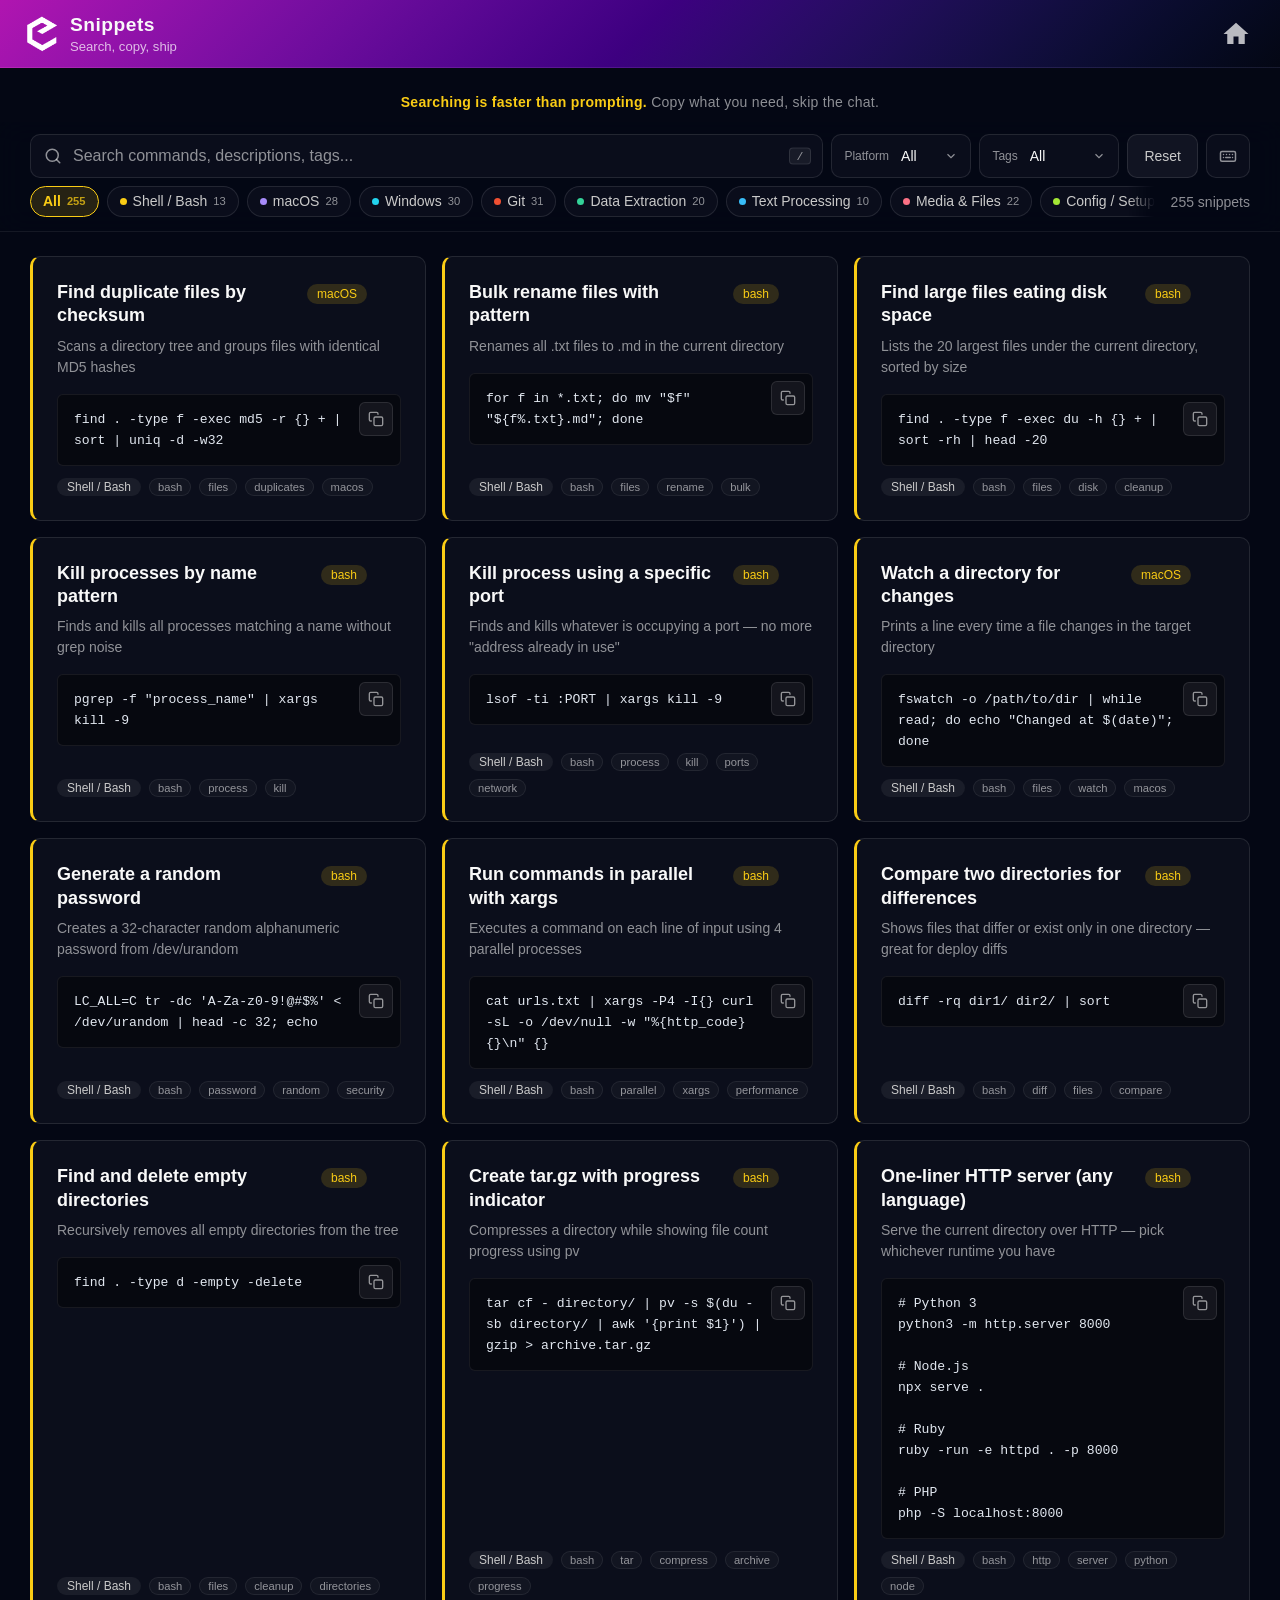
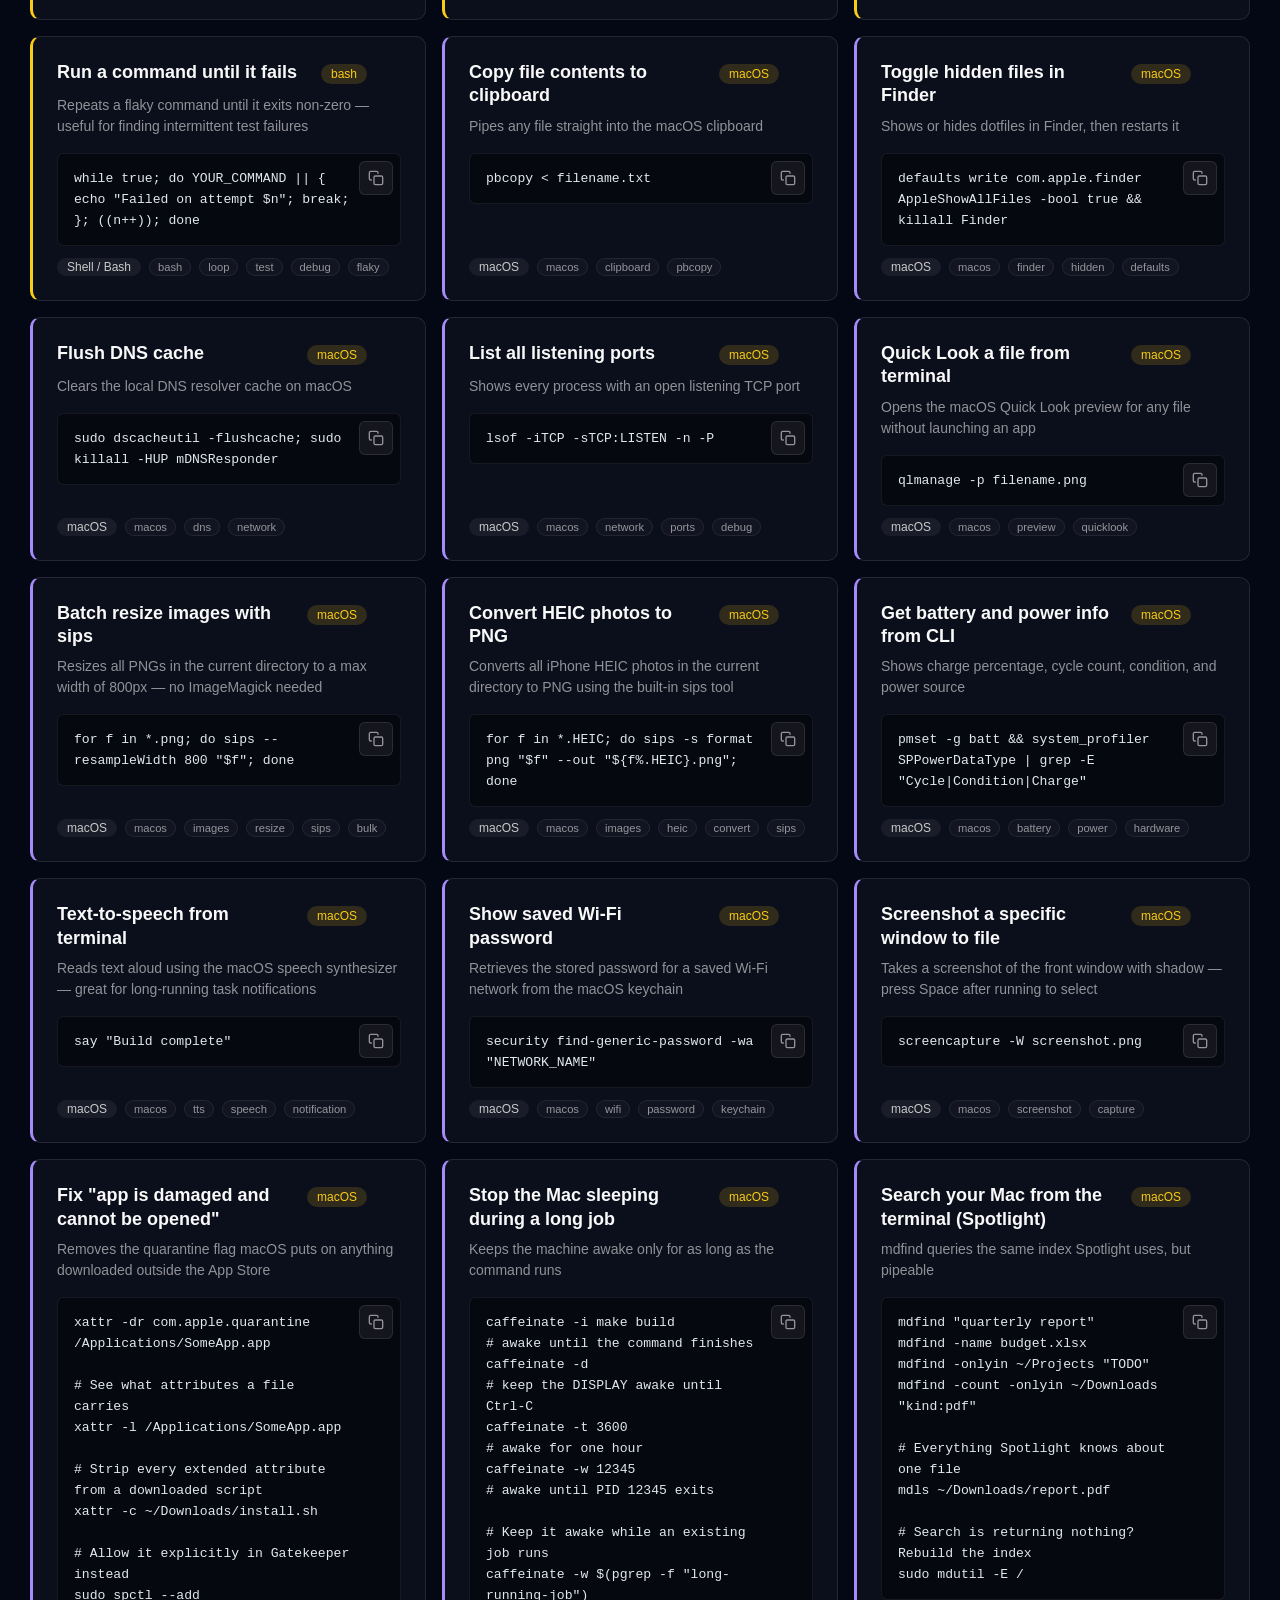
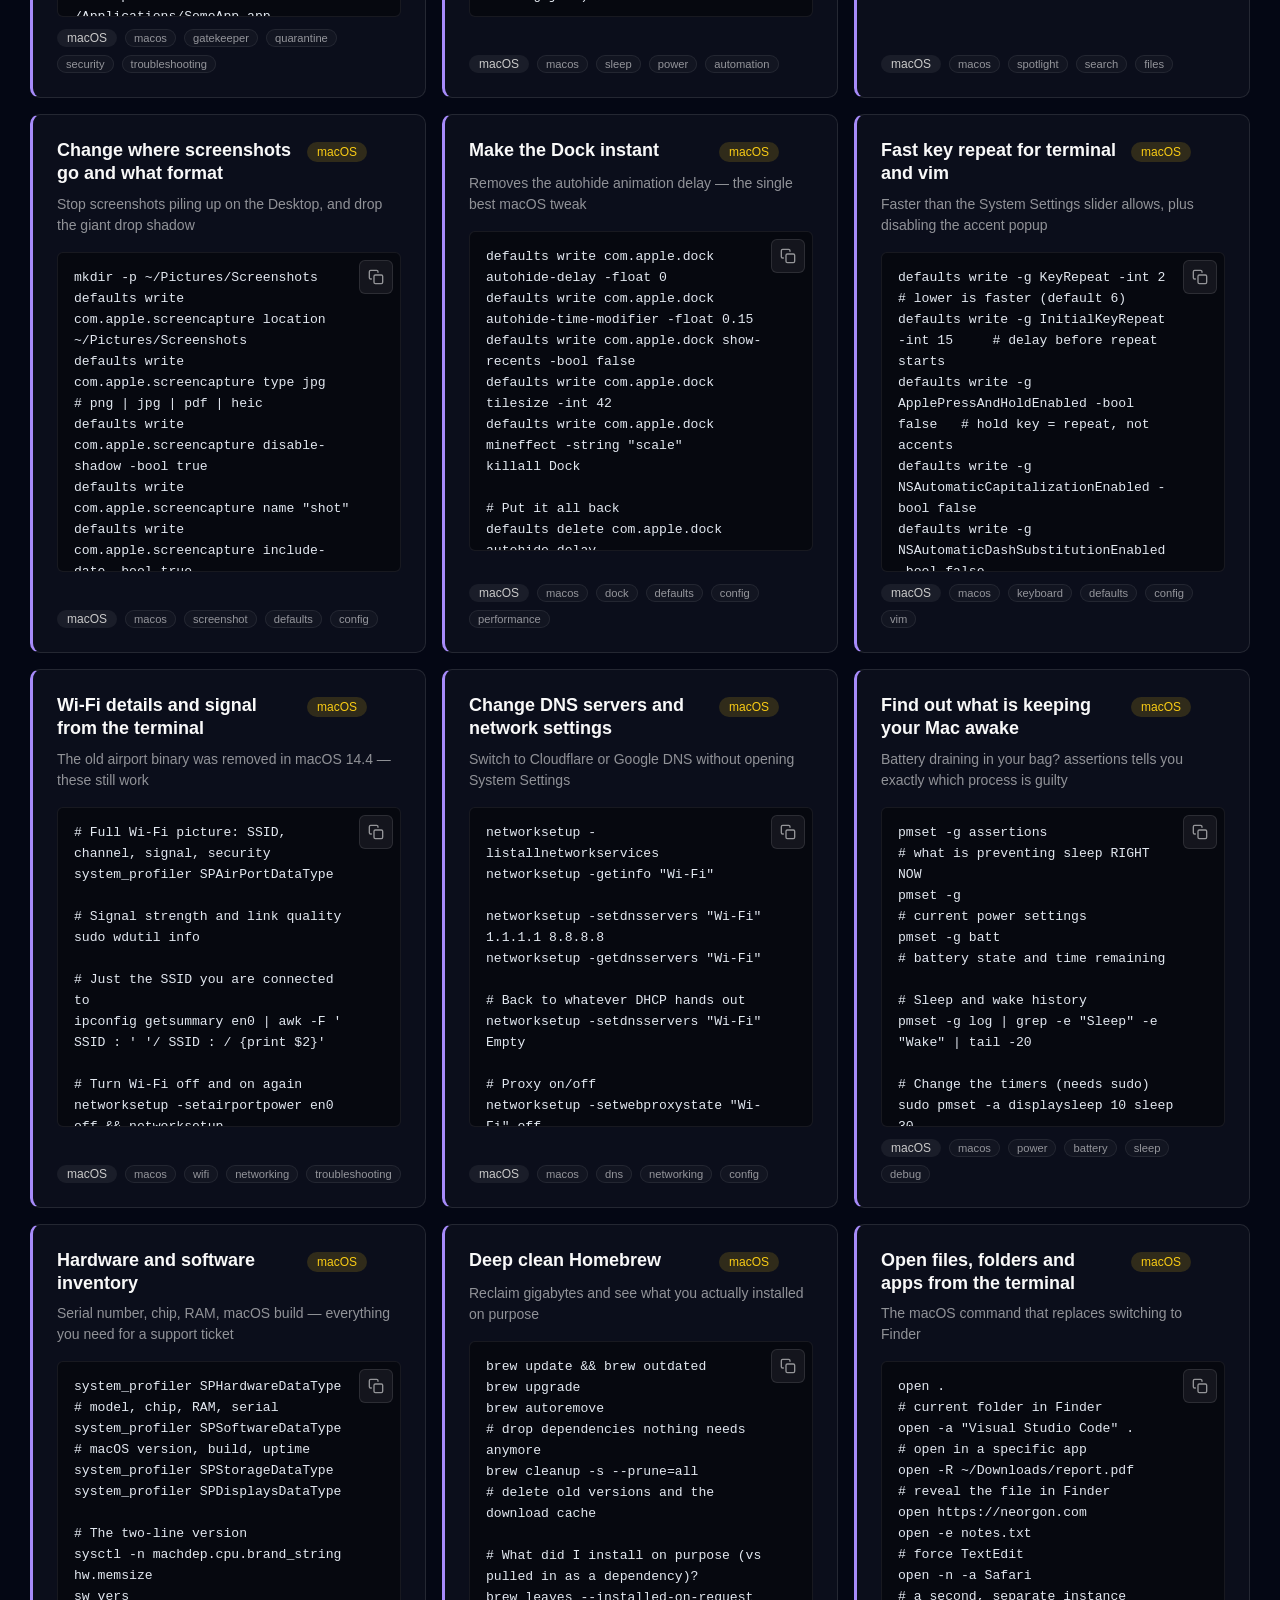
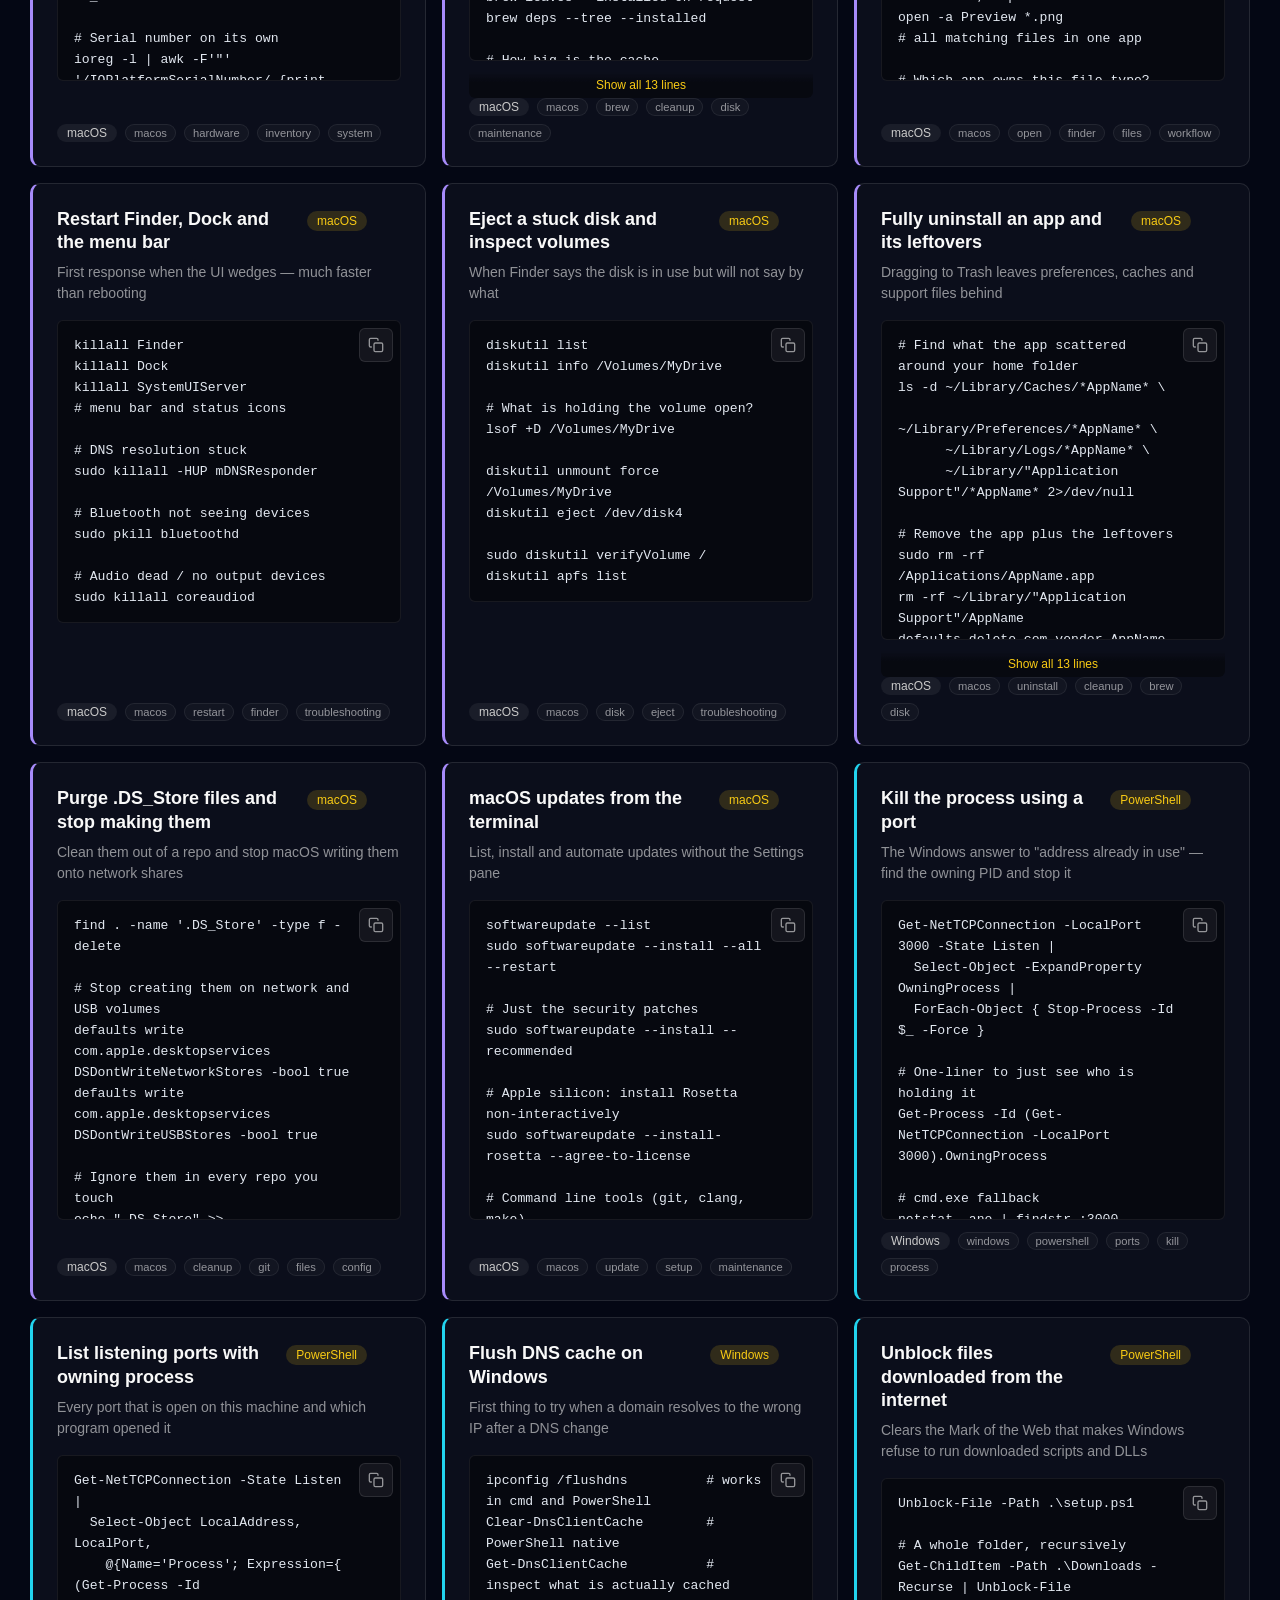
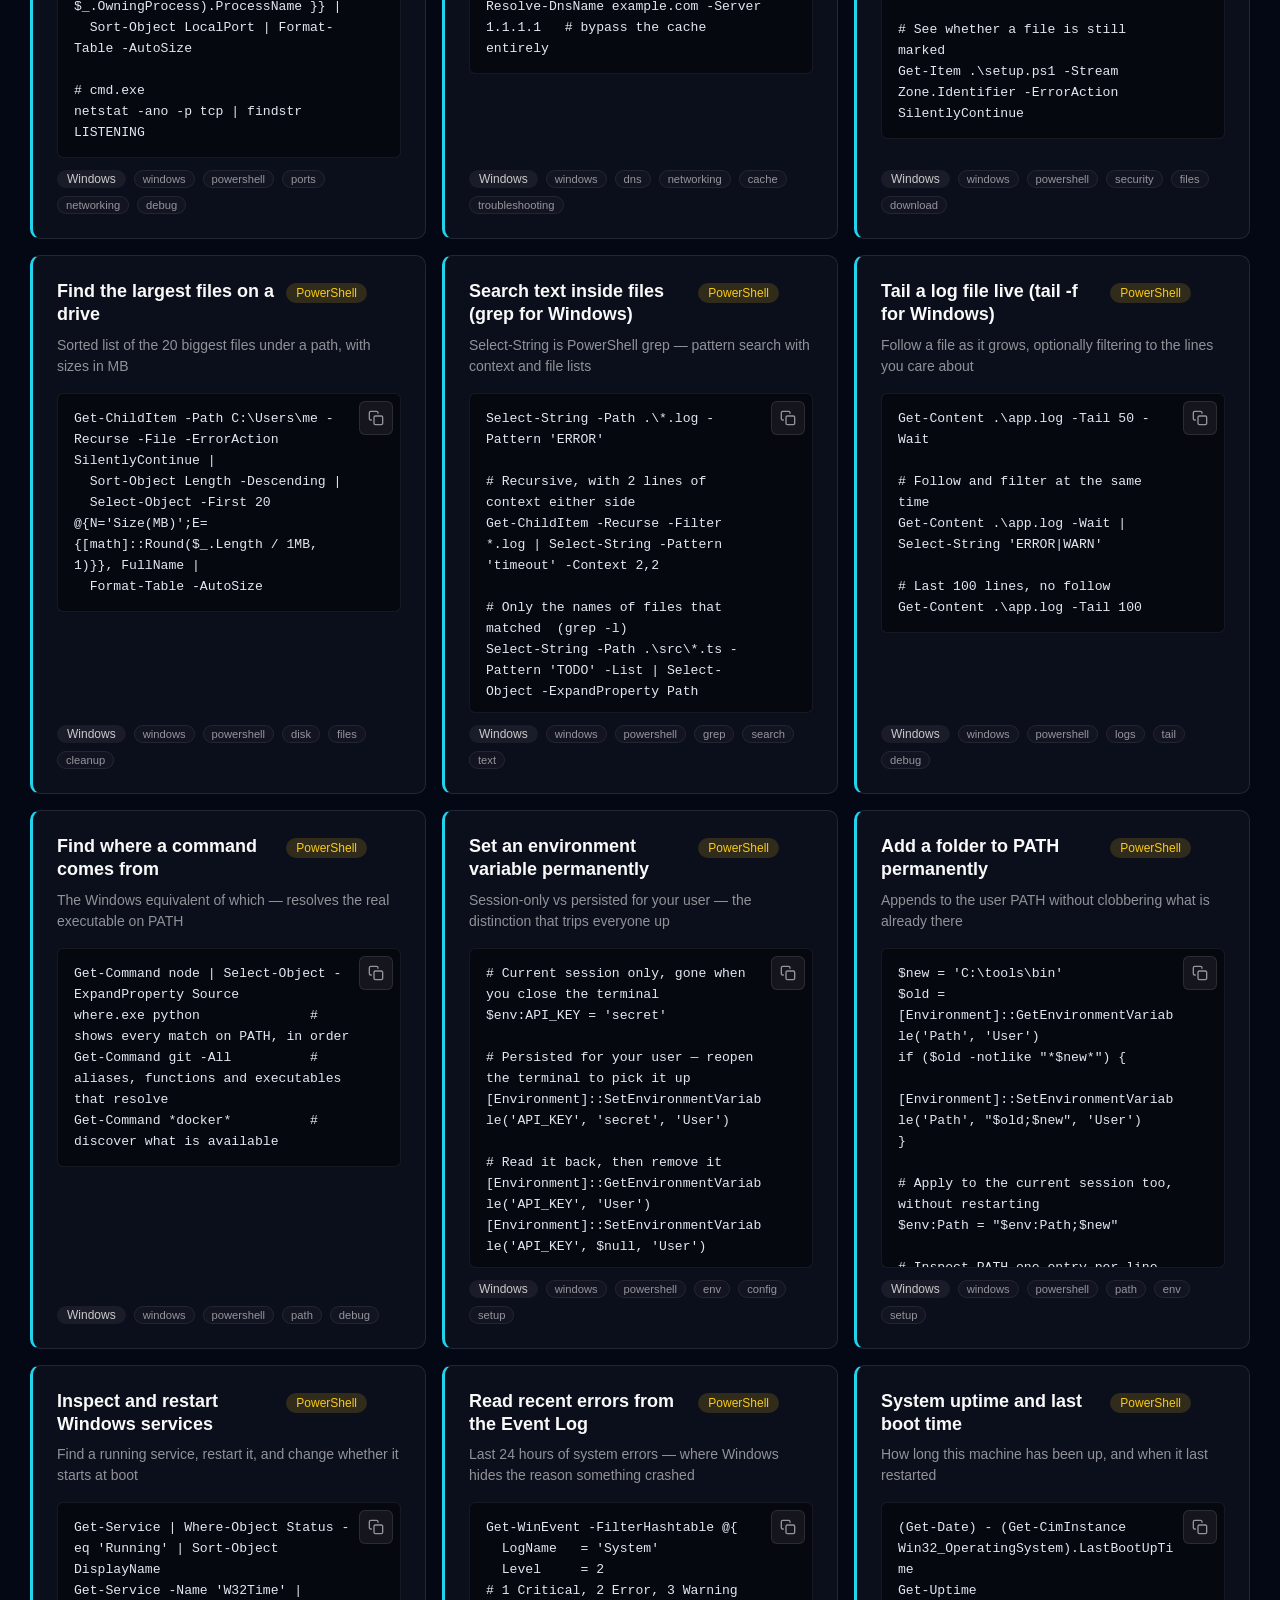
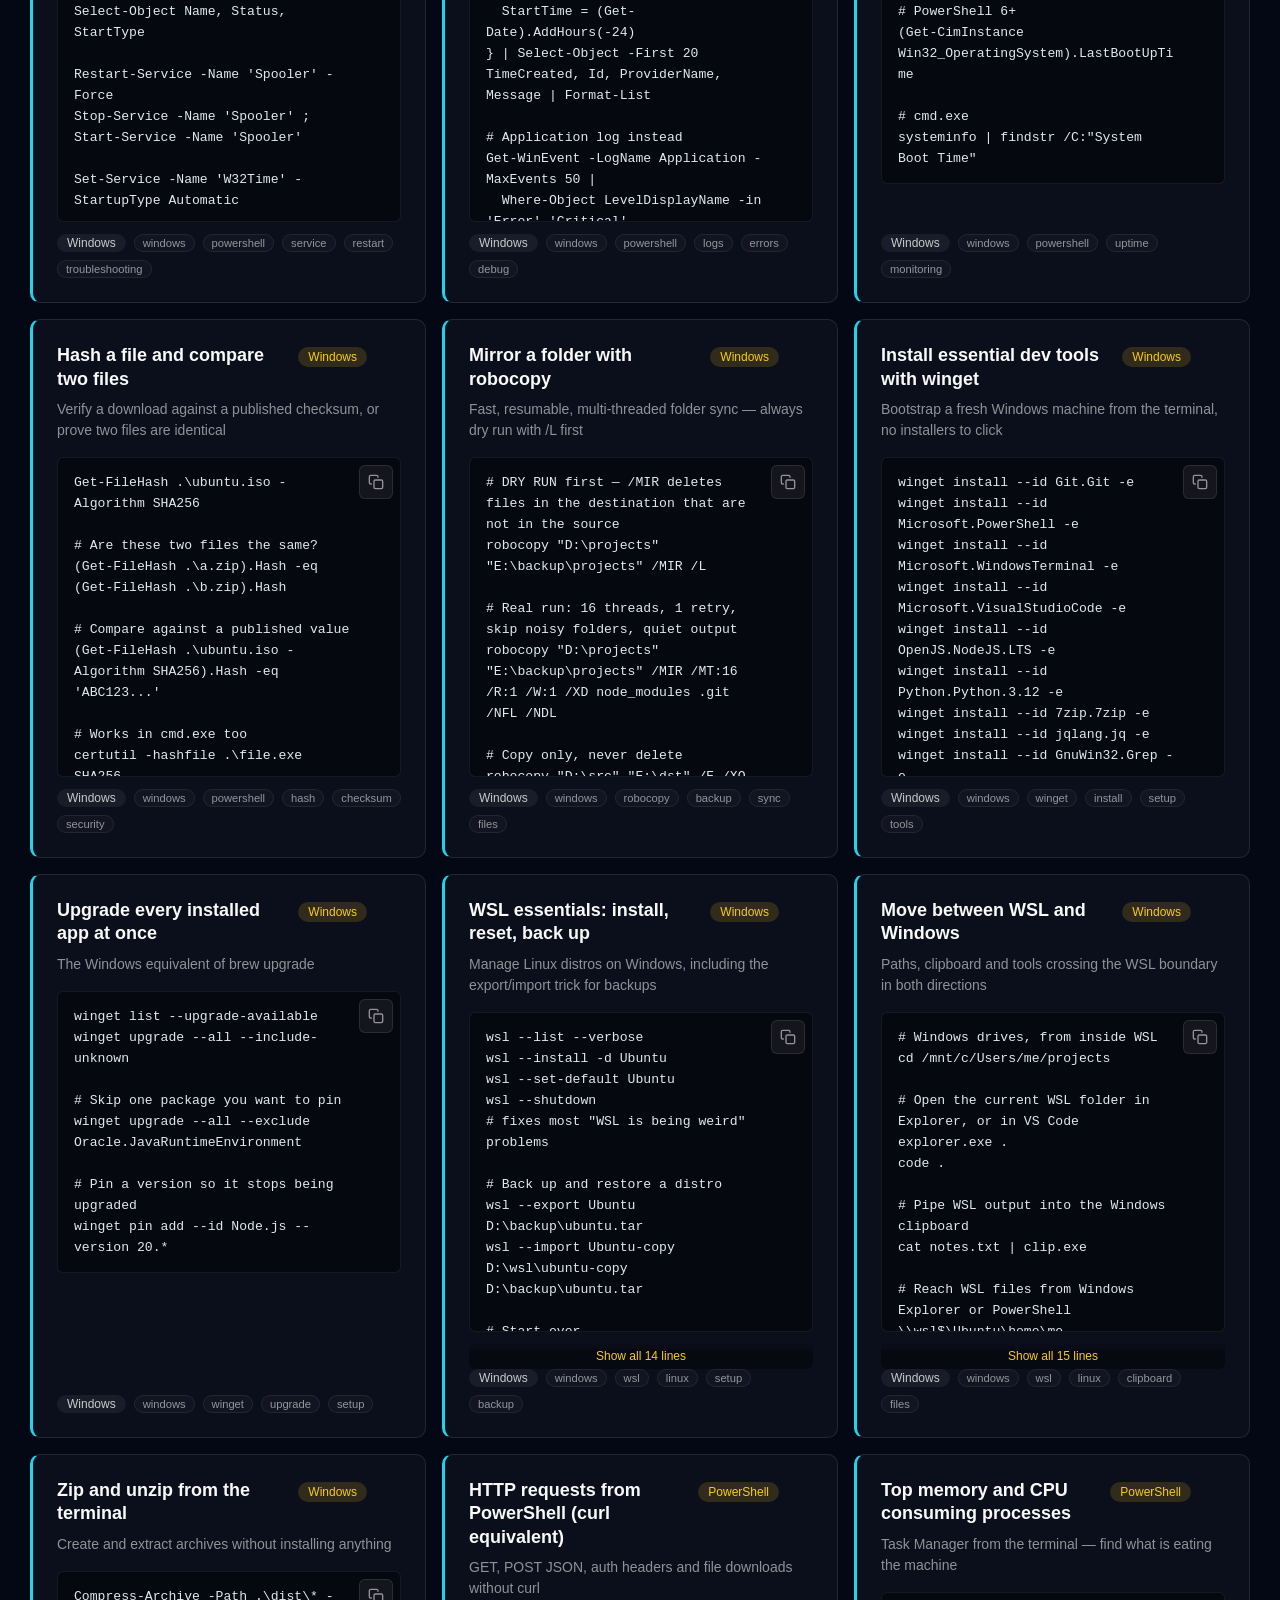
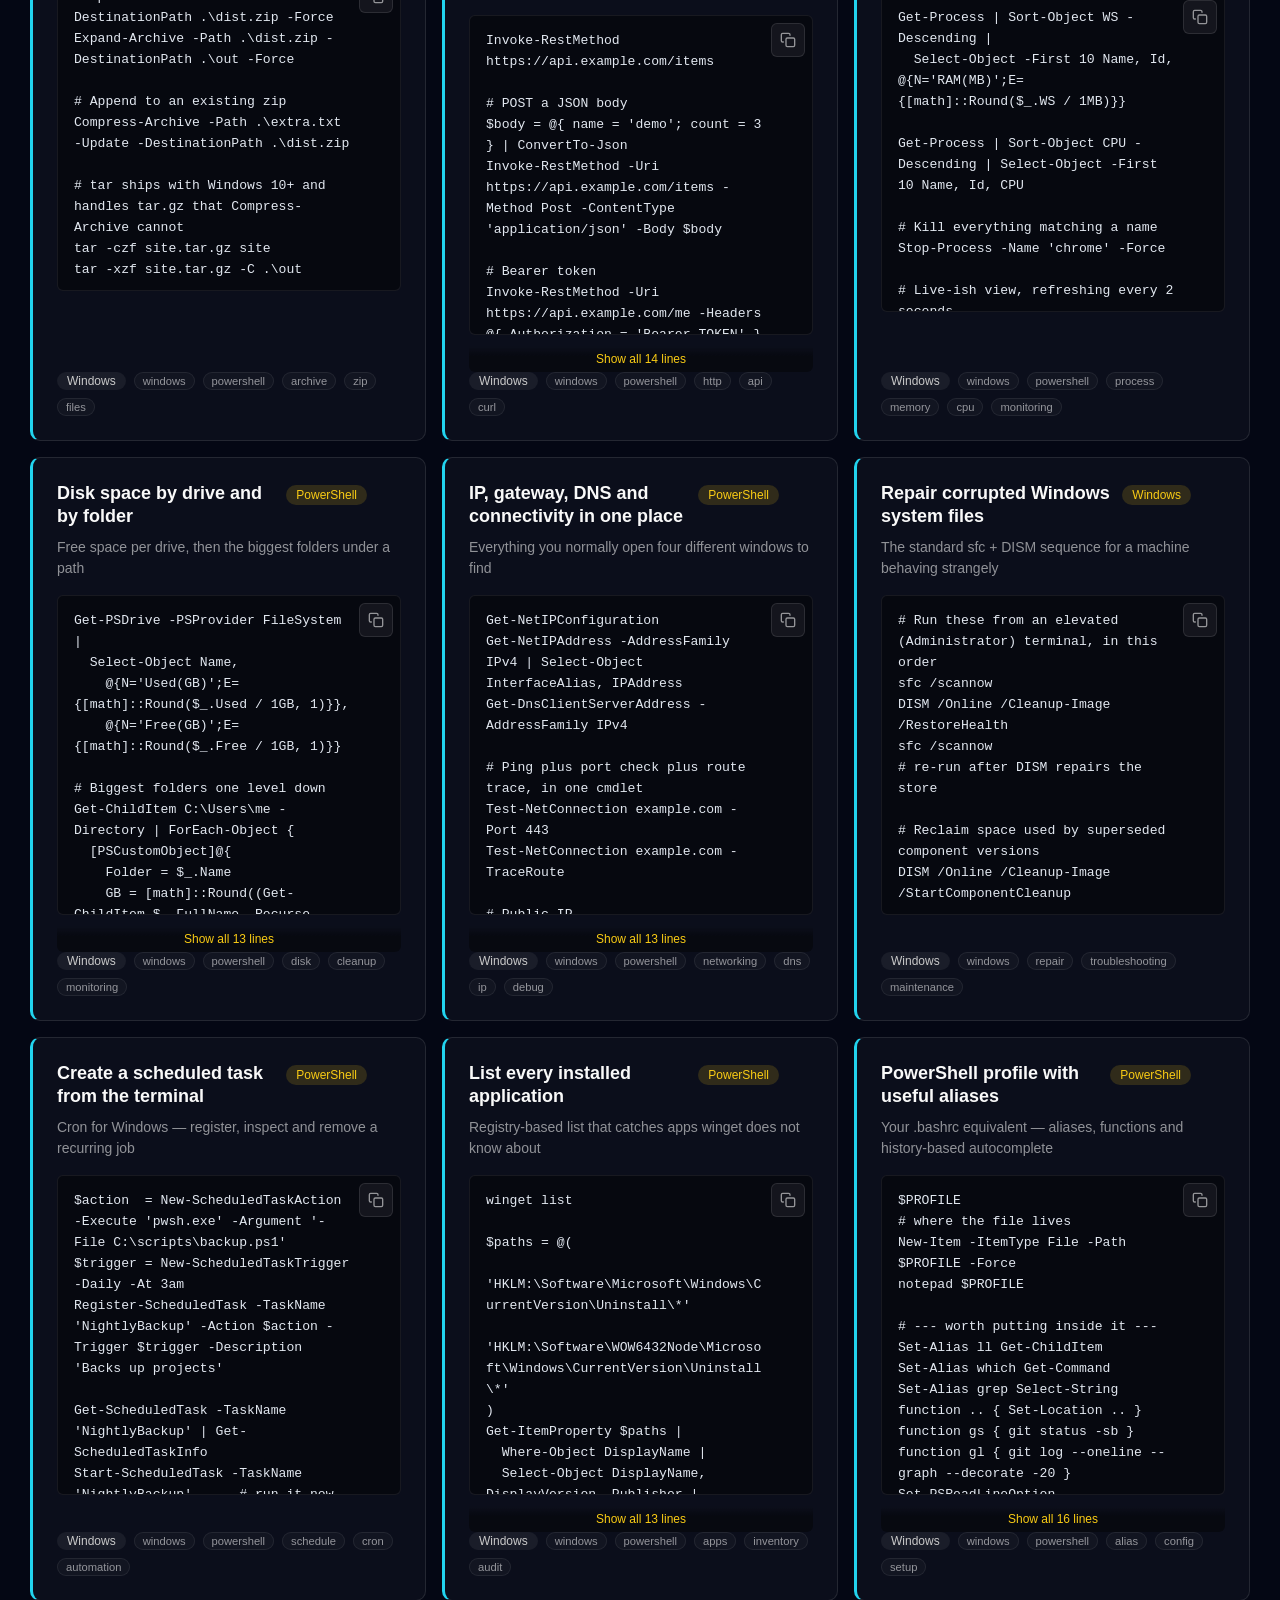
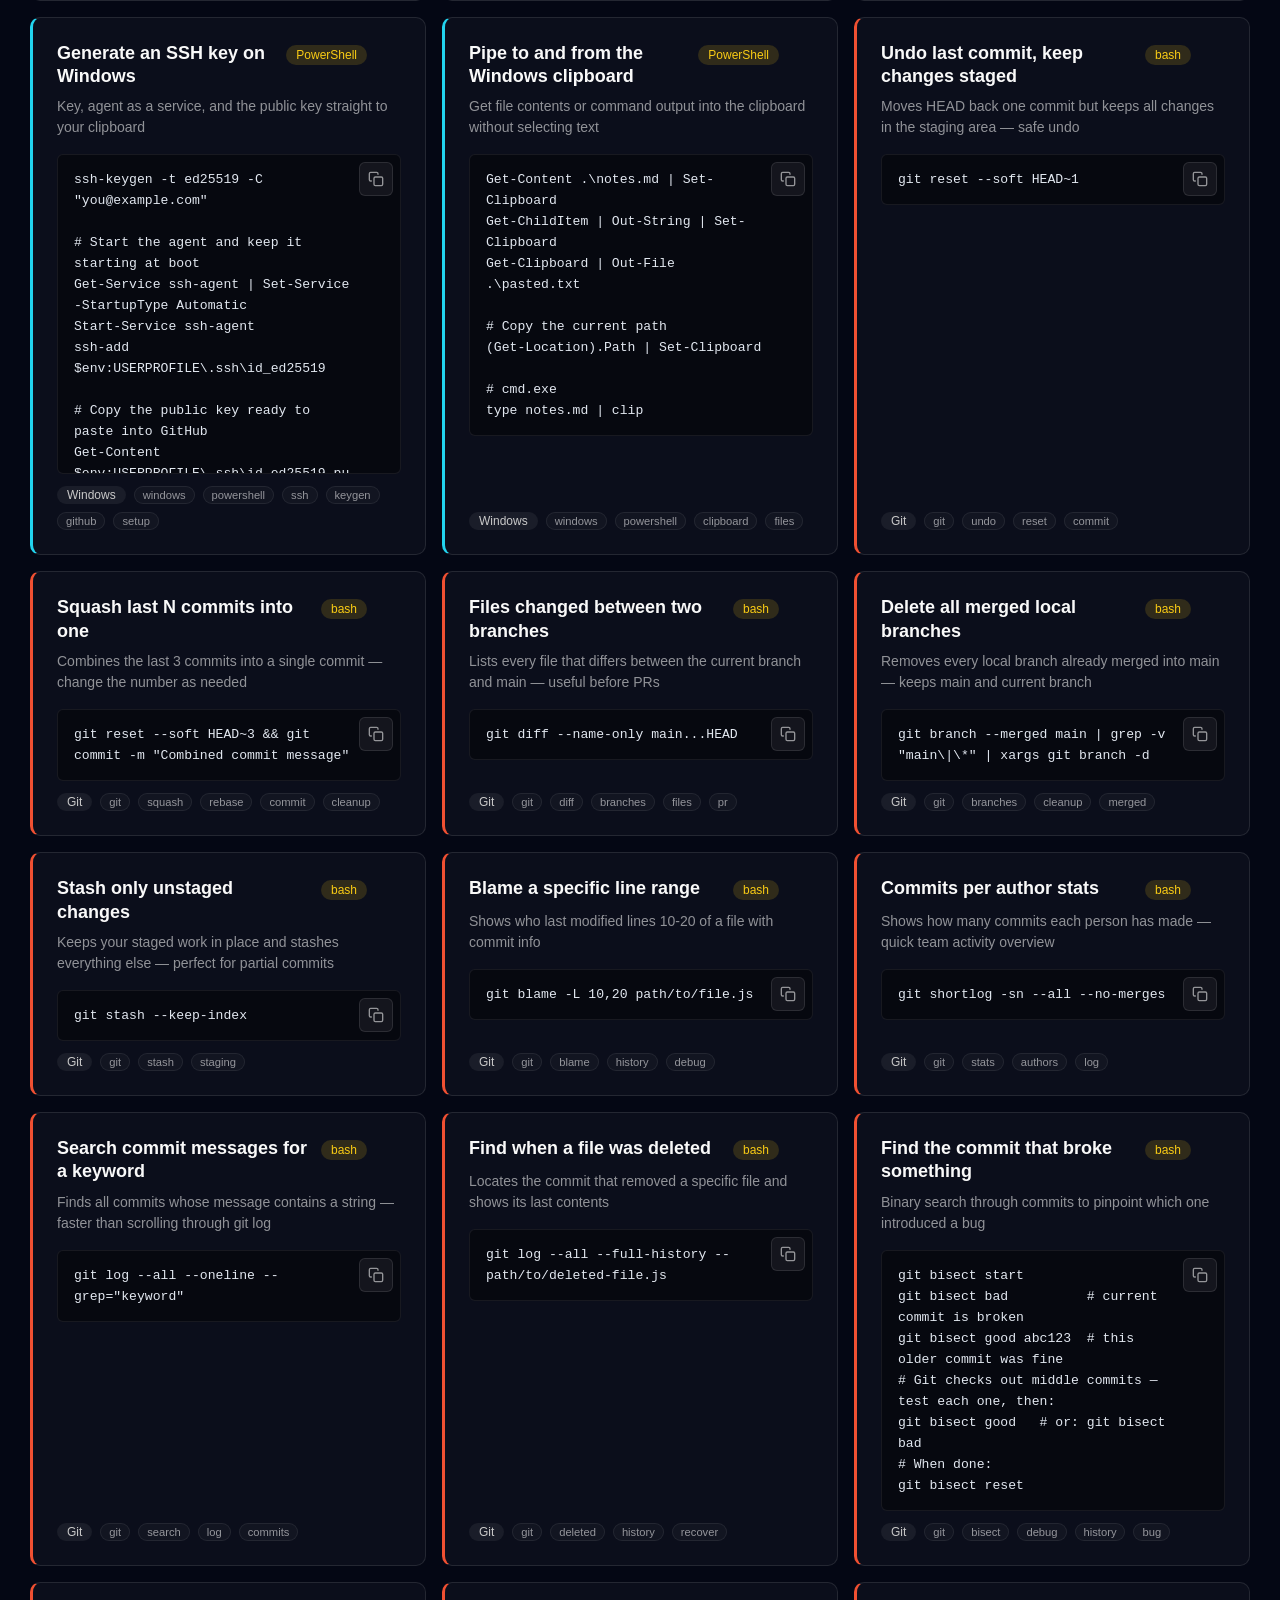
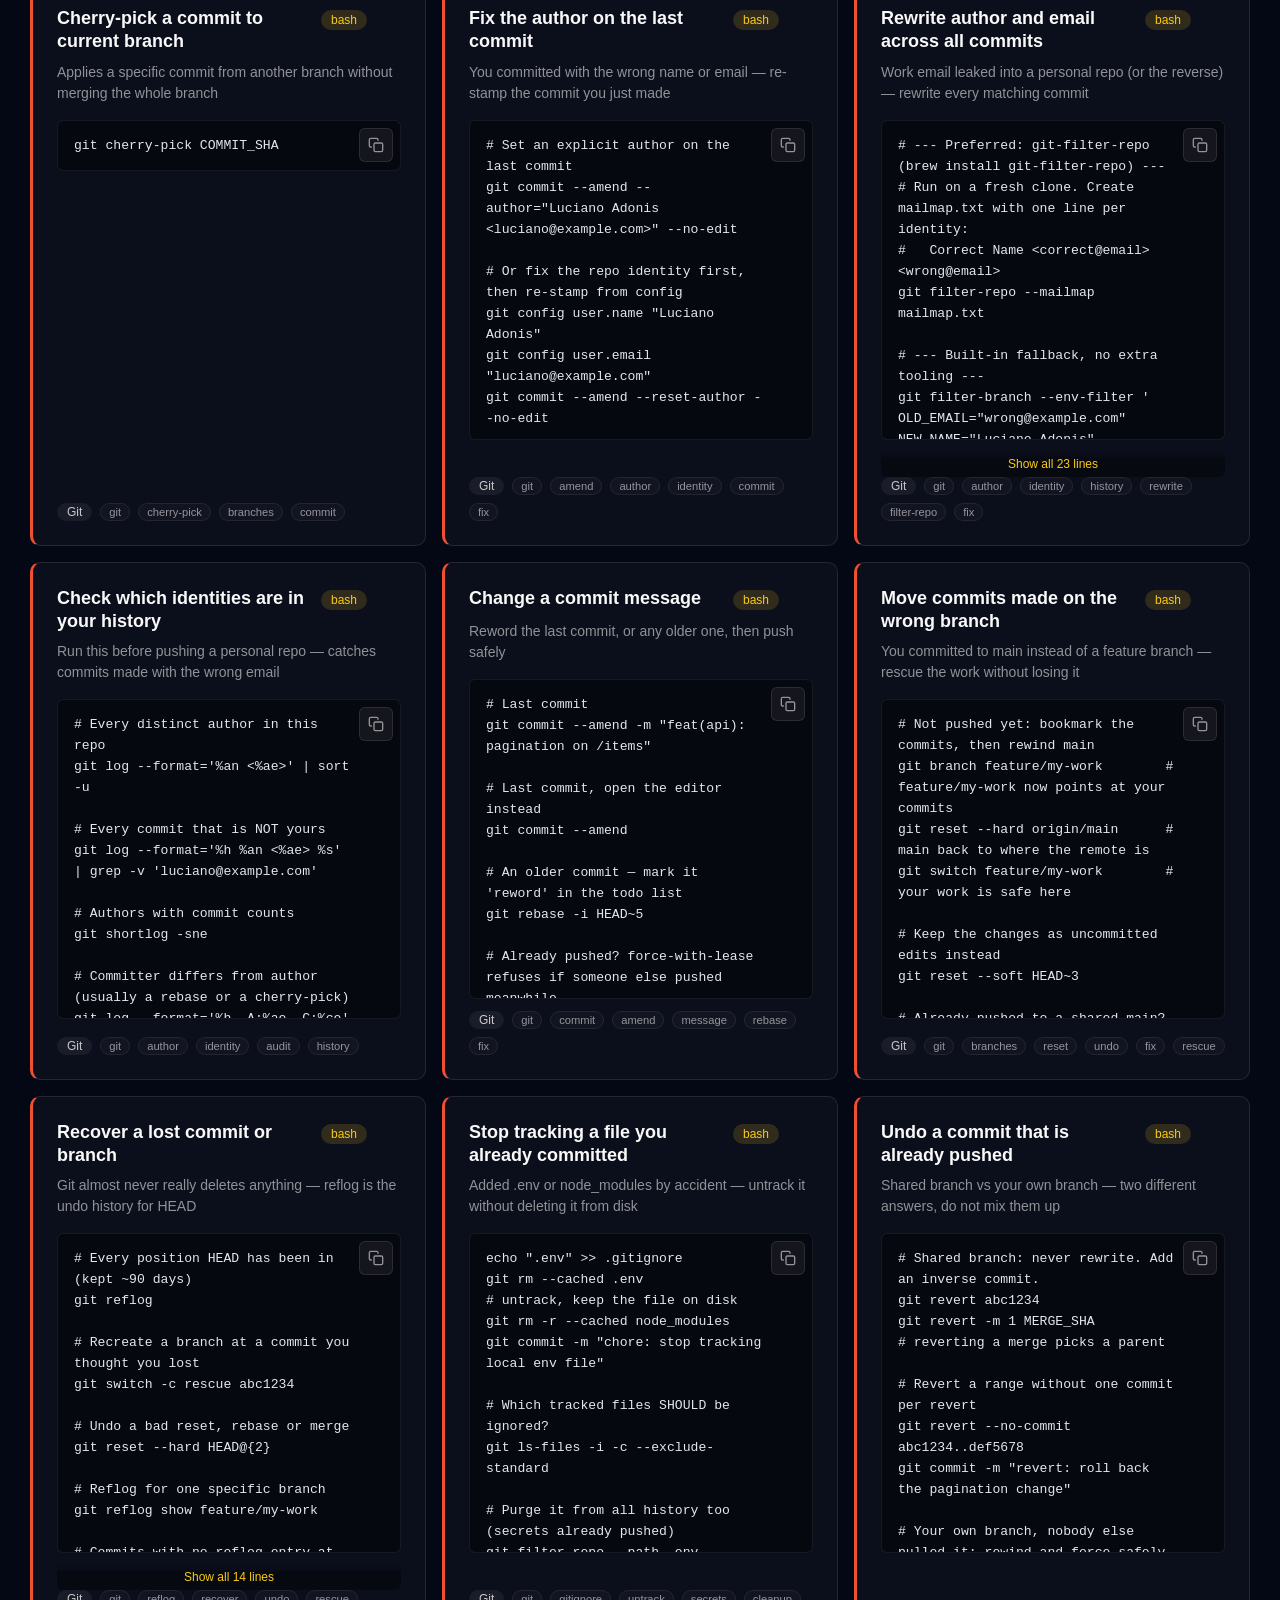
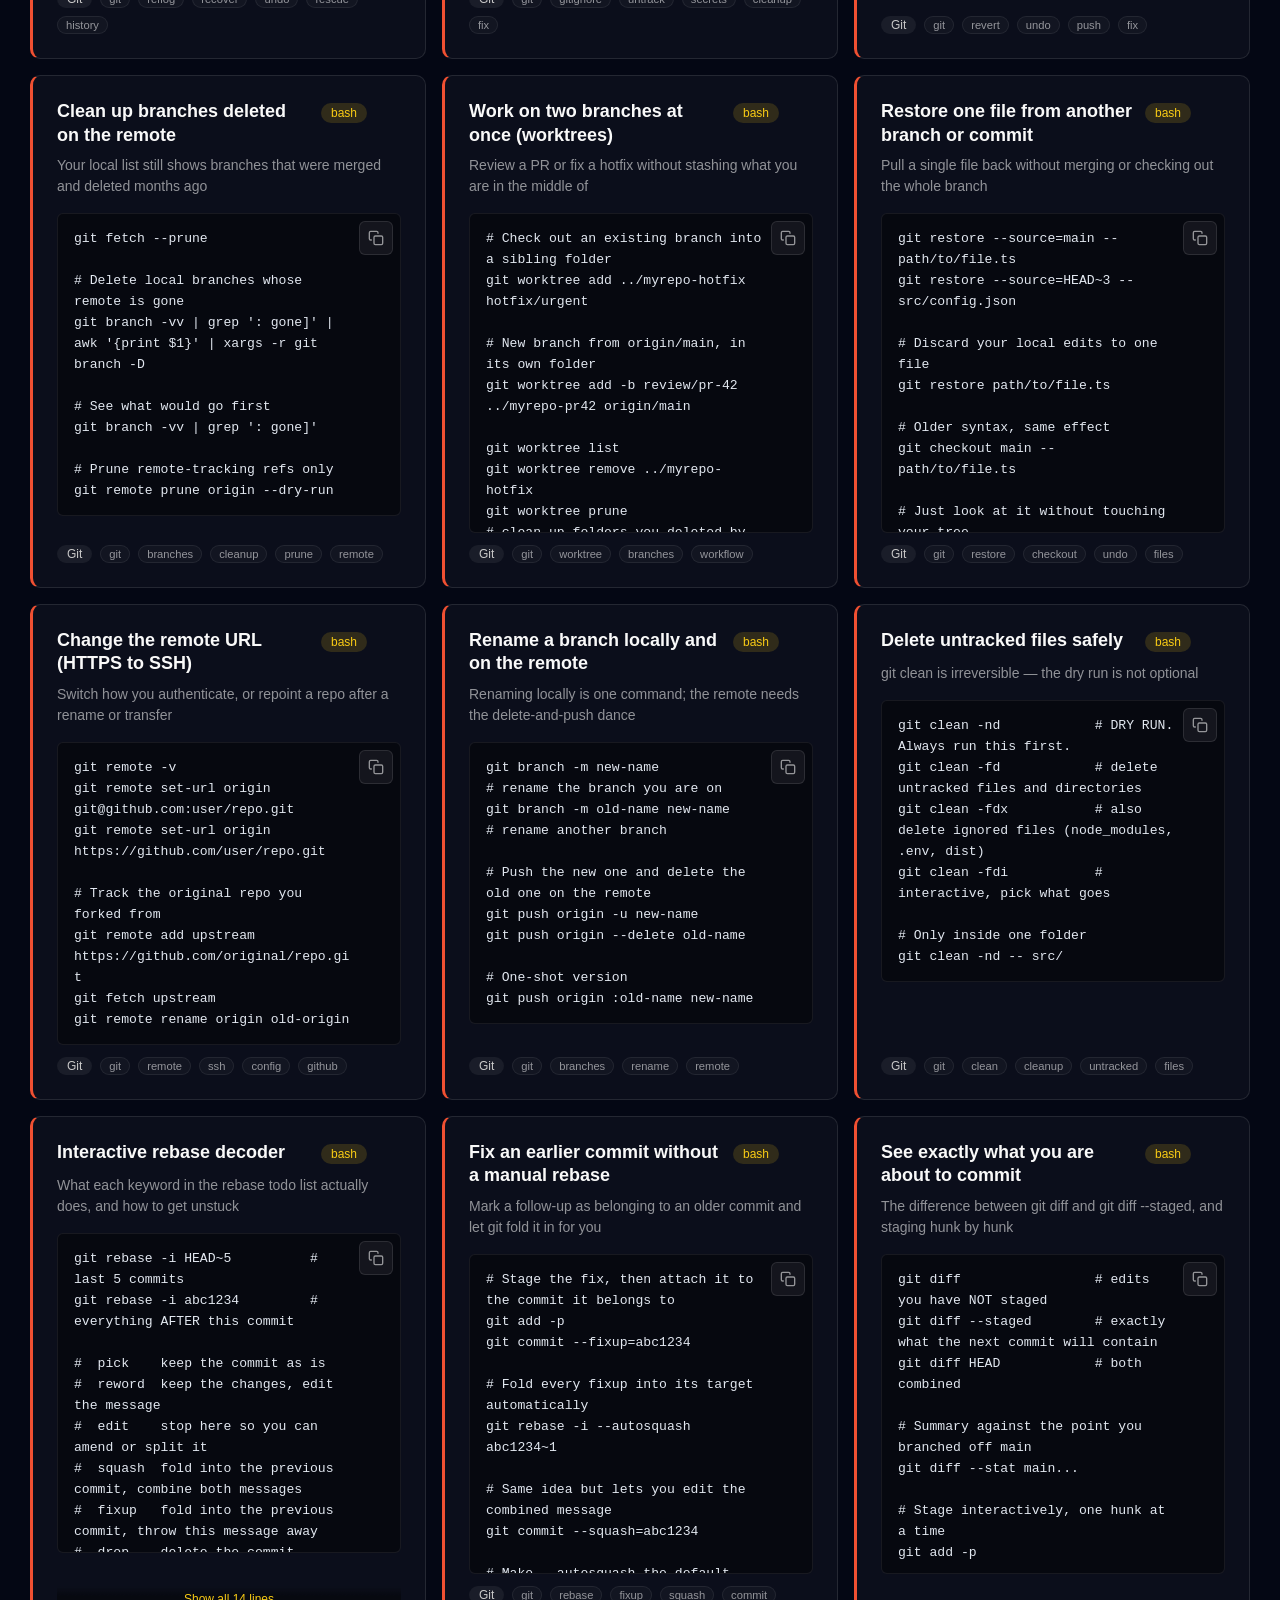
==== index.html @ 3aa6ef4a "Something something dark side" ====
<!DOCTYPE html>
<html lang="en">
<head>
  <meta charset="UTF-8">
  <meta name="viewport" content="width=device-width, initial-scale=1.0">
  <meta http-equiv="Content-Security-Policy" content="default-src 'self'; base-uri 'self'; form-action 'self'; frame-ancestors 'none'; script-src 'self' 'unsafe-inline' https://esm.sh cdn.jsdelivr.net cdnjs.cloudflare.com https://challenges.cloudflare.com https://www.googletagmanager.com https://www.google-analytics.com https://plausible.io; style-src 'self' 'unsafe-inline' https://fonts.googleapis.com https://cdn.neorgon.org; font-src 'self' https://fonts.gstatic.com; img-src 'self' data: blob: https://*.convex.cloud https://img.clerk.com https://cdn.neorgon.org https://i.ytimg.com https://yt3.ggpht.com https://www.google-analytics.com; connect-src 'self' https://*.convex.cloud https://*.clerk.accounts.dev https://*.accounts.dev https://clerk-telemetry.com https://api.clerk.com https://challenges.cloudflare.com https://*.workers.dev https://www.google-analytics.com https://www.googletagmanager.com https://plausible.io; frame-src 'self' https://challenges.cloudflare.com https://*.clerk.accounts.dev https://*.accounts.dev https://www.youtube.com https://www.youtube-nocookie.com; worker-src 'self' blob:">
  <meta name="referrer" content="strict-origin-when-cross-origin">
  <meta http-equiv="X-Content-Type-Options" content="nosniff">
  <title>Snippets | Shell, Git, macOS & Windows Command Library</title>
  <meta name="description" content="255 curated commands for bash, git, macOS, Windows PowerShell, Docker, Kubernetes and ffmpeg. Search, pin and copy — no AI prompting needed">
  <meta property="og:title" content="Snippets | Shell, Git, macOS & Windows Command Library">
  <meta property="og:description" content="255 curated commands for bash, git, macOS, Windows, Docker and media tooling. Searching is faster than prompting">
  <meta name="neo-repo" content="energon-a-secas/snippets-site">
  <meta name="neo-updated" content="2026-08-03">
  <meta property="og:type" content="website">
  <meta property="og:url" content="https://snippets.neorgon.com/">
  <meta property="og:site_name" content="Neorgon">
  <meta name="twitter:card" content="summary_large_image">
  <meta name="twitter:title" content="Snippets: Search, Copy, Ship">
  <meta name="twitter:description" content="Curated shell commands and code snippets. Searching is faster than prompting">
  <meta name="robots" content="index, follow">
  <link rel="canonical" href="https://snippets.neorgon.com/">
  <meta property="og:locale" content="en_US">
  <meta name="theme-color" content="#040714">
  <meta property="og:image" content="https://snippets.neorgon.com/og-preview.jpg">
  <meta property="og:image:width" content="1200">
  <meta property="og:image:height" content="630">
  <meta name="twitter:image" content="https://snippets.neorgon.com/og-preview.jpg">
  <link rel="icon" type="image/x-icon" href="https://cdn.neorgon.org/v1.0.0/favicon.ico" />
  <link rel="stylesheet" href="https://cdn.neorgon.org/v1.0.0/styles/base.css">
    <link rel="stylesheet" href="css/style.css">
  <!-- Neorgon Header Kit (vendored; ?header=live swaps CSS to CDN) -->
  <script>(function(){var m=location.search.match(/[?&]theme=([\w-]+)/)||document.cookie.match(/(?:^|;\s*)neo_theme=([\w-]+)/);if(m&&m[1]!=='default')document.documentElement.dataset.theme=decodeURIComponent(m[1]);})();</script>
  <link rel="stylesheet" href="css/neorgon-header.css">
  <link rel="stylesheet" href="css/neorgon-themes.css">
  <link rel="stylesheet" href="css/neorgon-footer.css">
  <link rel="stylesheet" href="https://cdn.neorgon.org/v1.0.0/header/season.css">
  <script defer src="js/neorgon-header.js"></script>
  <script defer src="js/neorgon-footer.js"></script>
  <script type="application/ld+json">
  {
    "@context": "https://schema.org",
    "@type": "WebApplication",
    "name": "Snippets",
    "description": "Curated shell commands and code snippets for macOS, bash, data extraction, and text processing",
    "url": "https://snippets.neorgon.com/",
    "applicationCategory": "DeveloperApplication",
    "operatingSystem": "Any",
    "offers": { "@type": "Offer", "price": "0", "priceCurrency": "USD" },
    "author": { "@type": "Organization", "name": "Neorgon", "url": "https://neorgon.com/" }
  }
  </script>
</head>
<body>

  <a class="skip-link" href="#main">Skip to content</a>

  <header class="header-bar" data-header-mode="content">
    <div class="header-logo">
      <a href="https://neorgon.com/" target="_blank" rel="noopener noreferrer">
        <img src="energon-classic-logo.png" class="header-logo-img" alt="Neorgon">
      </a>
      <a href="./" class="header-title-link">
        <h1>Snippets</h1>
        <div class="header-subtitle">Search, copy, ship</div>
      </a>
    </div>
    <div class="header-right">
      <a class="header-home" href="https://neorgon.com/" title="neorgon.com" aria-label="Neorgon home">
        <svg viewBox="0 0 24 24" fill="currentColor" xmlns="http://www.w3.org/2000/svg">
          <path d="M10 20v-6h4v6h5v-8h3L12 3 2 12h3v8z"/>
        </svg>
      </a>
    </div>
  </header>

  <main id="main">
    <div class="container motto-wrap">
      <p class="motto"><strong>Searching is faster than prompting.</strong> Copy what you need, skip the chat.</p>
    </div>

    <div class="toolbar" id="toolbar">
      <div class="container toolbar-inner">
        <div class="search-bar">
          <div class="search-wrap">
            <svg viewBox="0 0 24 24" fill="none" stroke="currentColor" stroke-width="2" stroke-linecap="round" stroke-linejoin="round" aria-hidden="true">
              <circle cx="11" cy="11" r="8"/><path d="M21 21l-4.35-4.35"/>
            </svg>
            <input id="search-input" class="search-input" type="text" placeholder="Search commands, descriptions, tags..." aria-label="Search snippets">
            <span class="search-kbd" aria-hidden="true">/</span>
          </div>

          <div class="dropdown" id="dd-platform">
            <button class="dropdown-toggle" aria-haspopup="listbox" aria-expanded="false">
              <span class="dropdown-label">Platform</span>
              <span class="dropdown-value">All</span>
              <svg class="dropdown-arrow" viewBox="0 0 24 24" fill="none" stroke="currentColor" stroke-width="2" aria-hidden="true"><polyline points="6 9 12 15 18 9"/></svg>
            </button>
            <ul class="dropdown-menu" role="listbox" id="dd-platform-menu"></ul>
          </div>

          <div class="dropdown" id="dd-tags">
            <button class="dropdown-toggle" aria-haspopup="listbox" aria-expanded="false">
              <span class="dropdown-label">Tags</span>
              <span class="dropdown-value">All</span>
              <svg class="dropdown-arrow" viewBox="0 0 24 24" fill="none" stroke="currentColor" stroke-width="2" aria-hidden="true"><polyline points="6 9 12 15 18 9"/></svg>
            </button>
            <ul class="dropdown-menu multi" role="listbox" aria-multiselectable="true" id="dd-tags-menu"></ul>
          </div>

          <button id="clear-search" class="clear-btn">Reset</button>
          <button id="help-btn" class="icon-btn" title="Keyboard shortcuts" aria-label="Keyboard shortcuts">
            <svg viewBox="0 0 24 24" fill="none" stroke="currentColor" stroke-width="2" stroke-linecap="round" aria-hidden="true">
              <rect x="2" y="6" width="20" height="13" rx="2"/>
              <path d="M6 10h.01M10 10h.01M14 10h.01M18 10h.01M6 14h.01M18 14h.01M9 14h6"/>
            </svg>
          </button>
        </div>

        <div class="rail-row">
          <nav class="cat-rail" id="cat-rail" aria-label="Filter by category"></nav>
          <span id="result-count" class="result-count"></span>
        </div>

        <div id="active-filters" class="active-filters"></div>
      </div>
    </div>

    <div class="container grid-wrap">
      <div id="snippets-grid"></div>

      <div class="suggest-bar">
        <button id="suggest-btn" class="suggest-trigger">Suggest a snippet</button>
      </div>
    </div>
  </main>

  <footer class="neo-footer" data-footer-mode="minimal">
    Everything runs in your browser — pins and filters stay on this device.
  </footer>

  <div id="help-modal" class="modal">
    <div class="modal-panel" role="dialog" aria-modal="true" aria-labelledby="help-modal-title">
      <h3 id="help-modal-title">Keyboard shortcuts</h3>
      <dl class="shortcut-list">
        <div><dt><kbd>/</kbd></dt><dd>Focus the search box</dd></div>
        <div><dt><kbd>j</kbd> <kbd>k</kbd></dt><dd>Move between results</dd></div>
        <div><dt><kbd>↓</kbd> <kbd>↑</kbd></dt><dd>Move between results</dd></div>
        <div><dt><kbd>Enter</kbd> <kbd>c</kbd></dt><dd>Copy the focused snippet</dd></div>
        <div><dt><kbd>p</kbd></dt><dd>Pin or unpin the focused snippet</dd></div>
        <div><dt><kbd>Esc</kbd></dt><dd>Close menus, leave the search box</dd></div>
        <div><dt><kbd>?</kbd></dt><dd>Show this list</dd></div>
      </dl>
      <p class="shortcut-note">Filters live in the URL — bookmark or share any view you land on.</p>
      <div class="modal-actions">
        <button id="help-close" class="btn-secondary">Close</button>
      </div>
    </div>
  </div>

  <div id="suggest-modal" class="modal">
    <div class="modal-panel" role="dialog" aria-modal="true" aria-labelledby="suggest-modal-title">
      <h3 id="suggest-modal-title">Suggest a Snippet</h3>
      <label for="suggest-title">Title</label>
      <input id="suggest-title" type="text" placeholder="e.g. Convert HEIC to PNG">
      <label for="suggest-command">Command</label>
      <textarea id="suggest-command" rows="3" placeholder="e.g. for f in *.HEIC; do sips -s format png &quot;$f&quot; --out &quot;${f%.HEIC}.png&quot;; done"></textarea>
      <label for="suggest-desc">Description (optional)</label>
      <input id="suggest-desc" type="text" placeholder="What does it do?">
      <div class="modal-actions">
        <button id="suggest-close" class="btn-secondary">Cancel</button>
        <button id="suggest-copy" class="btn-primary">Copy suggestion</button>
      </div>
    </div>
  </div>

  <script type="module" src="js/app.js"></script>
</body>
</html>
---- css/style.css ----
/* ── Reset & base ──────────────────────────────────────────── */
*, *::before, *::after { margin: 0; padding: 0; box-sizing: border-box; }

html { height: 100%; }

:root {
  --bg: #040714;
  --surface-1: rgba(255,255,255,.03);
  --surface-2: rgba(255,255,255,.06);
  --border-subtle: rgba(255,255,255,.07);
  --border: rgba(255,255,255,.1);
  --border-strong: rgba(255,255,255,.22);
  --text-primary: #f9f9f9;
  --text-secondary: #cacaca;
  --text-muted: rgba(255,255,255,.55);
  --accent: #facc15;
  --accent-dim: rgba(250,204,21,.15);
  --accent-glow: rgba(250,204,21,.25);
  --cat-shell: #facc15;
  --cat-macos: #a78bfa;
  --cat-data: #34d399;
  --cat-text: #38bdf8;
  --cat-git: #f05032;
  --cat-config: #a3e635;
  --cat-docker: #2496ed;
  --cat-k8s: #326ce5;
  --cat-devops: #e879f9;
  --cat-claude: #f97316;
  --cat-windows: #22d3ee;
  --cat-media: #fb7185;
  --cat-ref: #94a3b8;
  --font: 'Avenir Next', -apple-system, BlinkMacSystemFont, 'Segoe UI', Roboto, Oxygen, Ubuntu, Cantarell, sans-serif;
  --text-xs: 0.75rem; --text-sm: 0.875rem; --text-base: 1rem;
  --text-lg: 1.125rem; --text-xl: 1.25rem; --text-2xl: 1.5rem;
  --space-1: 4px; --space-2: 8px; --space-3: 12px; --space-4: 16px;
  --space-6: 24px; --space-8: 32px;
  --radius-sm: 6px; --radius: 10px; --radius-lg: 15px;
  --ease-snap: cubic-bezier(0.34, 1.56, 0.64, 1);
  --dur-fast: 120ms; --dur: 200ms;
  --control-h: 44px;
}

body {
  font-family: var(--font);
  background: var(--bg);
  min-height: 100%;
  color: var(--text-primary);
  display: flex; flex-direction: column;
}

main#main {
  flex: 1;
  display: flex;
  flex-direction: column;
  min-height: 0;
  width: 100%;
}

/* ── Layout ────────────────────────────────────────────────── */
.container {
  max-width: 1440px;
  width: 100%;
  margin: 0 auto;
  padding: 0 30px;
}

.motto-wrap { padding-top: 26px; padding-bottom: var(--space-3); }
.grid-wrap  { padding-top: var(--space-6); padding-bottom: var(--space-4); }

#snippets-grid {
  display: grid;
  grid-template-columns: repeat(3, 1fr);
  gap: var(--space-4);
}

#snippets-grid.is-empty { display: block; }

#snippets-grid .snippet-card { margin-bottom: 0; }

/* ── Motto ─────────────────────────────────────────────────── */
.motto {
  text-align: center;
  color: var(--text-muted);
  font-size: var(--text-sm);
  letter-spacing: 0.3px;
}
.motto strong {
  color: var(--accent);
  font-weight: 600;
}

/* ── Sticky toolbar ────────────────────────────────────────── */
.toolbar {
  position: sticky;
  top: var(--header-h, 68px);
  z-index: 90;
  background: var(--bg);
  border-bottom: 1px solid var(--border-subtle);
}
@supports (backdrop-filter: blur(1px)) {
  .toolbar {
    background: color-mix(in srgb, var(--bg) 86%, transparent);
    backdrop-filter: blur(14px) saturate(1.3);
  }
}

.toolbar-inner {
  display: flex;
  flex-direction: column;
  gap: var(--space-2);
  padding-top: var(--space-3);
  padding-bottom: var(--space-3);
}

/* ── Search bar ────────────────────────────────────────────── */
.search-bar {
  display: flex;
  gap: var(--space-2);
  align-items: center;
}

.search-wrap {
  flex: 1;
  min-width: 200px;
  position: relative;
}

.search-kbd {
  position: absolute;
  right: 12px;
  top: 50%;
  transform: translateY(-50%);
  padding: 1px 7px;
  border: 1px solid var(--border);
  border-radius: 4px;
  background: var(--surface-2);
  color: var(--text-muted);
  font-family: 'SF Mono', Consolas, monospace;
  font-size: 0.72rem;
  pointer-events: none;
  transition: opacity var(--dur);
}
.search-wrap:focus-within .search-kbd { opacity: 0; }

.icon-btn {
  flex-shrink: 0;
  width: var(--control-h); height: var(--control-h);
  display: flex;
  align-items: center;
  justify-content: center;
  background: var(--surface-1);
  border: 1px solid var(--border);
  border-radius: var(--radius);
  color: var(--text-muted);
  cursor: pointer;
  transition: color var(--dur), border-color var(--dur), background var(--dur);
}
.icon-btn svg { width: 18px; height: 18px; }
.icon-btn:hover {
  color: var(--accent);
  border-color: var(--accent);
  background: var(--accent-dim);
}

/* ── Category rail ─────────────────────────────────────────── */
.rail-row {
  display: flex;
  align-items: center;
  gap: var(--space-4);
  min-width: 0;
}

.cat-rail {
  display: flex;
  gap: var(--space-2);
  overflow-x: auto;
  scrollbar-width: none;
  padding-bottom: 2px;
  flex: 1;
  min-width: 0;
  --rail-fade: linear-gradient(to right, #000 0, #000 calc(100% - 28px), transparent 100%);
  -webkit-mask-image: var(--rail-fade);
  mask-image: var(--rail-fade);
}
.cat-rail::-webkit-scrollbar { display: none; }

.rail-chip {
  display: inline-flex;
  align-items: center;
  gap: 6px;
  flex-shrink: 0;
  padding: 6px 12px;
  background: var(--surface-1);
  border: 1px solid var(--border);
  border-radius: 999px;
  color: var(--text-secondary);
  font-family: var(--font);
  font-size: var(--text-sm);
  line-height: 1.2;
  white-space: nowrap;
  cursor: pointer;
  transition: color var(--dur-fast), border-color var(--dur-fast), background var(--dur-fast);
}
.rail-chip:hover {
  color: var(--text-primary);
  border-color: var(--border-strong);
}
.rail-chip.active {
  color: var(--chip-cat, var(--accent));
  border-color: var(--chip-cat, var(--accent));
  background: color-mix(in srgb, var(--chip-cat, var(--accent)) 14%, transparent);
  font-weight: 600;
}
.rail-chip.empty { opacity: .38; }
.rail-chip.pin-chip { color: var(--accent); }
.rail-chip.pin-chip.active {
  --chip-cat: var(--accent);
}

.rail-dot {
  width: 7px; height: 7px;
  border-radius: 50%;
  background: var(--chip-cat, var(--accent));
  flex-shrink: 0;
}

.rail-count {
  font-size: 0.7rem;
  color: var(--text-muted);
  font-variant-numeric: tabular-nums;
}
.rail-chip.active .rail-count { color: inherit; opacity: .75; }

/* ── Active filter chips ───────────────────────────────────── */
.active-filters {
  display: none;
  align-items: center;
  flex-wrap: wrap;
  gap: var(--space-2);
}
.active-filters.visible { display: flex; }

.filter-chip-label {
  font-size: var(--text-xs);
  color: var(--text-muted);
}

.filter-chip {
  display: inline-flex;
  align-items: center;
  gap: 6px;
  padding: 3px 10px;
  background: var(--accent-dim);
  border: 1px solid rgba(250, 204, 21, .35);
  border-radius: 999px;
  color: var(--accent);
  font-family: var(--font);
  font-size: var(--text-xs);
  cursor: pointer;
  transition: background var(--dur-fast), border-color var(--dur-fast);
  max-width: 260px;
}
.filter-chip span { opacity: .7; font-size: 0.9em; }
.filter-chip:hover {
  background: var(--accent-glow);
  border-color: var(--accent);
}
.filter-chip.clear-all {
  background: var(--surface-2);
  border-color: var(--border);
  color: var(--text-secondary);
}
.filter-chip.clear-all:hover {
  background: rgba(255,255,255,.1);
  color: var(--text-primary);
}

.search-wrap svg {
  position: absolute;
  left: 14px;
  top: 50%;
  transform: translateY(-50%);
  width: 18px; height: 18px;
  color: var(--text-muted);
  pointer-events: none;
}

.search-input {
  width: 100%;
  height: var(--control-h);
  padding: 0 44px 0 42px;
  background: var(--surface-1);
  border: 1px solid var(--border);
  border-radius: var(--radius);
  color: var(--text-primary);
  font-family: var(--font);
  font-size: var(--text-base);
  outline: none;
  transition: border-color var(--dur), box-shadow var(--dur);
}
.search-input::placeholder { color: var(--text-muted); }
.search-input:focus {
  border-color: var(--accent);
  box-shadow: 0 0 0 3px var(--accent-dim);
}

.clear-btn {
  flex-shrink: 0;
  height: var(--control-h);
  padding: 0 16px;
  background: var(--surface-2);
  border: 1px solid var(--border);
  border-radius: var(--radius);
  color: var(--text-secondary);
  font-family: var(--font);
  font-size: var(--text-sm);
  cursor: pointer;
  transition: background var(--dur), border-color var(--dur);
  white-space: nowrap;
}
.clear-btn:hover {
  background: rgba(255,255,255,.08);
  border-color: var(--border-strong);
}

.result-count {
  font-size: var(--text-sm);
  color: var(--text-muted);
  white-space: nowrap;
  flex-shrink: 0;
  font-variant-numeric: tabular-nums;
}

/* ── Dropdown ─────────────────────────────────────────────── */
.dropdown {
  position: relative;
}

.dropdown-toggle {
  display: flex;
  align-items: center;
  gap: var(--space-2);
  height: var(--control-h);
  padding: 0 12px;
  background: var(--surface-1);
  border: 1px solid var(--border);
  border-radius: var(--radius);
  color: var(--text-primary);
  font-family: var(--font);
  font-size: var(--text-sm);
  cursor: pointer;
  transition: border-color var(--dur), background var(--dur);
  white-space: nowrap;
  min-width: 140px;
}
.dropdown-toggle:hover {
  background: var(--surface-2);
  border-color: var(--border-strong);
}
.dropdown.open .dropdown-toggle {
  border-color: var(--accent);
  background: var(--surface-2);
}

.dropdown-label {
  font-size: var(--text-xs);
  color: var(--text-muted);
  margin-right: var(--space-1);
}

.dropdown-value {
  flex: 1;
  text-align: left;
  overflow: hidden;
  text-overflow: ellipsis;
}

.dropdown-arrow {
  width: 14px; height: 14px;
  flex-shrink: 0;
  color: var(--text-muted);
  transition: transform var(--dur);
}
.dropdown.open .dropdown-arrow {
  transform: rotate(180deg);
}

.dropdown-menu {
  display: none;
  position: absolute;
  top: calc(100% + 4px);
  left: 0;
  min-width: 100%;
  max-height: 300px;
  overflow-y: auto;
  background: #0d0f1a;
  border: 1px solid var(--border);
  border-radius: var(--radius);
  padding: var(--space-1) 0;
  list-style: none;
  z-index: 100;
  box-shadow: 0 8px 24px rgba(0,0,0,.5);
  scrollbar-color: rgba(255,255,255,.15) transparent;
  scrollbar-width: thin;
}
.dropdown.open .dropdown-menu { display: block; }

.dd-search-wrap {
  position: sticky;
  top: 0;
  padding: 6px 8px;
  background: #0d0f1a;
  z-index: 1;
}
.dd-search {
  width: 100%;
  padding: 6px 10px;
  background: var(--surface-1);
  border: 1px solid var(--border);
  border-radius: var(--radius-sm);
  color: var(--text-primary);
  font-family: var(--font);
  font-size: var(--text-xs);
  outline: none;
  transition: border-color var(--dur);
}
.dd-search::placeholder { color: var(--text-muted); }
.dd-search:focus { border-color: var(--accent); }

.dropdown-item.hidden { display: none; }
.dd-no-match {
  padding: 10px 14px;
  font-size: var(--text-xs);
  color: var(--text-muted);
  text-align: center;
}

.dropdown-menu::-webkit-scrollbar { width: 6px; }
.dropdown-menu::-webkit-scrollbar-track { background: transparent; }
.dropdown-menu::-webkit-scrollbar-thumb { background: rgba(255,255,255,.15); border-radius: 3px; }

.dropdown-item {
  display: flex;
  align-items: center;
  gap: var(--space-2);
  padding: 8px 14px;
  font-size: var(--text-sm);
  color: var(--text-secondary);
  cursor: pointer;
  transition: background var(--dur-fast), color var(--dur-fast);
  white-space: nowrap;
}
.dropdown-item:hover {
  background: rgba(255,255,255,.06);
  color: var(--text-primary);
}
.dropdown-item.selected {
  color: var(--accent);
  font-weight: 500;
}

/* ── Checkbox for multi-select ────────────────────────────── */
.check-box {
  width: 14px; height: 14px;
  border: 1.5px solid var(--border-strong);
  border-radius: 3px;
  flex-shrink: 0;
  position: relative;
  transition: all var(--dur-fast);
}
.check-box.checked {
  background: var(--accent);
  border-color: var(--accent);
}
.check-box.checked::after {
  content: '';
  position: absolute;
  left: 3px; top: 1px;
  width: 5px; height: 8px;
  border: solid #000;
  border-width: 0 2px 2px 0;
  transform: rotate(45deg);
}

/* ── Snippet cards ─────────────────────────────────────────── */
.snippet-card {
  background: var(--surface-1);
  border: 1px solid var(--border);
  border-left: 3px solid var(--card-cat, var(--accent));
  border-radius: var(--radius);
  padding: var(--space-6);
  margin-bottom: var(--space-4);
  display: flex;
  flex-direction: column;
  scroll-margin-top: calc(var(--header-h, 68px) + var(--toolbar-h, 140px) + 16px);
  animation: fadeIn 0.3s ease-out both;
  transition: transform var(--dur) ease-out, box-shadow var(--dur) ease-out,
              border-color var(--dur) ease-out;
}
.snippet-card:hover {
  transform: translateY(-2px);
  box-shadow: 0 8px 20px rgba(0,0,0,0.2);
}
.snippet-card:focus { outline: none; }

.snippet-card.focused {
  border-color: var(--card-cat, var(--accent));
  box-shadow: 0 0 0 2px color-mix(in srgb, var(--card-cat, var(--accent)) 45%, transparent),
              0 8px 20px rgba(0,0,0,0.3);
}

.snippet-card.pinned {
  background: linear-gradient(180deg, var(--accent-dim), transparent 120px), var(--surface-1);
}

.snippet-header {
  display: flex;
  justify-content: space-between;
  align-items: flex-start;
  gap: var(--space-3);
  margin-bottom: var(--space-2);
}

.snippet-badges {
  display: flex;
  align-items: center;
  gap: var(--space-2);
  flex-shrink: 0;
}

.pin-btn {
  width: 26px; height: 26px;
  display: flex;
  align-items: center;
  justify-content: center;
  background: none;
  border: none;
  border-radius: var(--radius-sm);
  color: var(--text-muted);
  cursor: pointer;
  opacity: 0;
  transition: color var(--dur-fast), opacity var(--dur-fast), background var(--dur-fast);
}
.pin-btn svg { width: 17px; height: 17px; fill: none; }
.snippet-card:hover .pin-btn,
.snippet-card.focused .pin-btn,
.pin-btn:focus-visible { opacity: 1; }
.pin-btn:hover { color: var(--accent); background: var(--surface-2); }
.pin-btn[aria-pressed="true"] {
  opacity: 1;
  color: var(--accent);
}
.pin-btn[aria-pressed="true"] svg { fill: var(--accent); }

.snippet-title {
  font-size: var(--text-lg);
  font-weight: 600;
  color: var(--text-primary);
  line-height: 1.3;
}

.snippet-platform {
  font-size: var(--text-xs);
  color: var(--accent);
  background: var(--accent-dim);
  padding: 3px 10px;
  border-radius: 12px;
  white-space: nowrap;
  flex-shrink: 0;
  font-weight: 500;
}

.snippet-desc {
  font-size: var(--text-sm);
  color: var(--text-muted);
  margin-bottom: var(--space-4);
  line-height: 1.5;
}

.snippet-desc { flex-shrink: 0; }

/* ── Code block ────────────────────────────────────────────── */
.snippet-code-wrap {
  position: relative;
  margin-bottom: var(--space-3);
  flex: 1;
}

.snippet-code {
  background: rgba(0,0,0,.4);
  border: 1px solid var(--border-subtle);
  border-radius: var(--radius-sm);
  padding: 14px 50px 14px 16px;
  overflow-x: auto;
  overflow-y: auto;
  max-height: 320px;
  font-family: 'SF Mono', 'Fira Code', 'Cascadia Code', 'JetBrains Mono', Consolas, monospace;
  font-size: 0.82rem;
  line-height: 1.6;
  color: #e2e8f0;
  white-space: pre-wrap;
  word-break: break-word;
}

.snippet-card.expanded .snippet-code {
  max-height: none;
}

.expand-btn {
  display: none;
  width: 100%;
  padding: 6px;
  background: linear-gradient(to bottom, transparent, rgba(0,0,0,.4) 40%);
  border: none;
  border-radius: 0 0 var(--radius-sm) var(--radius-sm);
  color: var(--accent);
  font-family: var(--font);
  font-size: var(--text-xs);
  cursor: pointer;
  margin-top: -1px;
  transition: color var(--dur);
}
.expand-btn:hover { color: var(--text-primary); }
.expand-btn.visible { display: block; }

.copy-btn {
  position: absolute;
  top: 8px;
  right: 8px;
  width: 34px; height: 34px;
  display: flex;
  align-items: center;
  justify-content: center;
  background: var(--surface-2);
  border: 1px solid var(--border);
  border-radius: var(--radius-sm);
  color: var(--text-muted);
  cursor: pointer;
  transition: all var(--dur);
}
.copy-btn svg { width: 16px; height: 16px; }
.copy-btn:hover {
  color: var(--accent);
  background: var(--accent-dim);
  border-color: var(--accent);
}
.copy-btn.copied {
  color: #4ade80;
  border-color: #4ade80;
}

/* ── Snippet meta (tags row) ───────────────────────────────── */
.snippet-meta {
  display: flex;
  align-items: center;
  gap: var(--space-2);
  flex-wrap: wrap;
}

.snippet-category {
  font-size: var(--text-xs);
  color: var(--text-secondary);
  background: var(--surface-2);
  padding: 2px 10px;
  border-radius: 10px;
  font-weight: 500;
}

.snippet-tag {
  font-family: var(--font);
  font-size: 0.7rem;
  color: var(--text-muted);
  background: var(--surface-1);
  border: 1px solid var(--border-subtle);
  padding: 2px 8px;
  border-radius: 10px;
  cursor: pointer;
  transition: color var(--dur-fast), border-color var(--dur-fast), background var(--dur-fast);
}
.snippet-tag:hover {
  color: var(--text-primary);
  border-color: var(--border-strong);
}
.snippet-tag.active {
  color: var(--accent);
  border-color: rgba(250, 204, 21, .45);
  background: var(--accent-dim);
}

/* ── Search match highlight ────────────────────────────────── */
mark {
  background: var(--accent-glow);
  color: inherit;
  border-radius: 3px;
  padding: 0 1px;
}
.snippet-code mark {
  background: rgba(250, 204, 21, .28);
  color: #fff8dc;
}

/* ── Category accent colors ────────────────────────────────── */
.snippet-card[data-cat="shell"]  { --card-cat: var(--cat-shell); }
.snippet-card[data-cat="macos"]  { --card-cat: var(--cat-macos); }
.snippet-card[data-cat="data"]   { --card-cat: var(--cat-data); }
.snippet-card[data-cat="text"]   { --card-cat: var(--cat-text); }
.snippet-card[data-cat="git"]    { --card-cat: var(--cat-git); }
.snippet-card[data-cat="config"] { --card-cat: var(--cat-config); }
.snippet-card[data-cat="docker"] { --card-cat: var(--cat-docker); }
.snippet-card[data-cat="k8s"]    { --card-cat: var(--cat-k8s); }
.snippet-card[data-cat="devops"] { --card-cat: var(--cat-devops); }
.snippet-card[data-cat="claude"] { --card-cat: var(--cat-claude); }
.snippet-card[data-cat="windows"] { --card-cat: var(--cat-windows); }
.snippet-card[data-cat="media"]  { --card-cat: var(--cat-media); }
.snippet-card[data-cat="ref"]    { --card-cat: var(--cat-ref); }

/* ── Empty state ───────────────────────────────────────────── */
.empty-state {
  text-align: center;
  padding: 72px 20px;
  color: var(--text-muted);
  font-size: var(--text-sm);
  display: flex;
  flex-direction: column;
  align-items: center;
  gap: var(--space-2);
}
.empty-title {
  font-size: var(--text-lg);
  color: var(--text-secondary);
  font-weight: 600;
}
.empty-state button {
  margin-top: var(--space-3);
  padding: 8px 20px;
  border-radius: var(--radius-sm);
  font-family: var(--font);
  font-size: var(--text-sm);
  cursor: pointer;
}

/* ── Suggest button ────────────────────────────────────────── */
.suggest-bar {
  text-align: center;
  margin-top: var(--space-6);
  padding-bottom: var(--space-8);
}

.suggest-trigger {
  padding: 10px 24px;
  background: var(--surface-1);
  border: 1px solid var(--border);
  border-radius: var(--radius);
  color: var(--text-secondary);
  font-family: var(--font);
  font-size: var(--text-sm);
  cursor: pointer;
  transition: all var(--dur);
}
.suggest-trigger:hover {
  background: var(--accent-dim);
  border-color: var(--accent);
  color: var(--accent);
}

/* ── Modals ────────────────────────────────────────────────── */
.modal {
  display: none;
  position: fixed;
  inset: 0;
  z-index: 300;
  background: rgba(0,0,0,.6);
  backdrop-filter: blur(4px);
  align-items: center;
  justify-content: center;
  padding: var(--space-4);
}
.modal.open { display: flex; }

.modal-panel {
  background: #0d0f1a;
  border: 1px solid var(--border);
  border-radius: var(--radius-lg);
  padding: var(--space-8);
  width: 100%;
  max-width: 480px;
  max-height: 85vh;
  overflow-y: auto;
  animation: fadeIn 0.2s ease-out;
}

.modal-panel h3 {
  font-size: var(--text-lg);
  margin-bottom: var(--space-4);
  color: var(--text-primary);
}

.modal-panel label {
  display: block;
  font-size: var(--text-sm);
  color: var(--text-secondary);
  margin-bottom: var(--space-1);
  margin-top: var(--space-3);
}

.modal-panel input,
.modal-panel textarea {
  width: 100%;
  padding: 10px 14px;
  background: var(--surface-1);
  border: 1px solid var(--border);
  border-radius: var(--radius-sm);
  color: var(--text-primary);
  font-family: var(--font);
  font-size: var(--text-sm);
  outline: none;
  transition: border-color var(--dur);
}
.modal-panel input:focus,
.modal-panel textarea:focus {
  border-color: var(--accent);
}

.modal-panel textarea {
  font-family: 'SF Mono', 'Fira Code', Consolas, monospace;
  font-size: 0.82rem;
  resize: vertical;
  min-height: 60px;
}

.modal-actions {
  display: flex;
  gap: var(--space-2);
  margin-top: var(--space-6);
  justify-content: flex-end;
}

.modal-actions button {
  padding: 8px 20px;
  border-radius: var(--radius-sm);
  font-family: var(--font);
  font-size: var(--text-sm);
  cursor: pointer;
  transition: all var(--dur);
}

/* ── Shortcut list ─────────────────────────────────────────── */
.shortcut-list {
  display: flex;
  flex-direction: column;
  gap: var(--space-2);
}
.shortcut-list > div {
  display: flex;
  align-items: baseline;
  gap: var(--space-3);
}
.shortcut-list dt {
  flex: 0 0 108px;
  display: flex;
  gap: 4px;
}
.shortcut-list dd {
  font-size: var(--text-sm);
  color: var(--text-secondary);
}
.shortcut-list kbd {
  padding: 2px 7px;
  background: var(--surface-2);
  border: 1px solid var(--border);
  border-bottom-width: 2px;
  border-radius: 4px;
  font-family: 'SF Mono', Consolas, monospace;
  font-size: 0.72rem;
  color: var(--text-primary);
}
.shortcut-note {
  margin-top: var(--space-4);
  padding-top: var(--space-3);
  border-top: 1px solid var(--border-subtle);
  font-size: var(--text-xs);
  color: var(--text-muted);
  line-height: 1.6;
}

.btn-secondary {
  background: var(--surface-2);
  border: 1px solid var(--border);
  color: var(--text-secondary);
}
.btn-secondary:hover { background: rgba(255,255,255,.08); }

.btn-primary {
  background: var(--accent);
  border: 1px solid var(--accent);
  color: #000;
  font-weight: 600;
}
.btn-primary:hover { filter: brightness(1.1); }

/* ── Entrance animation ───────────────────────────────────────── */
@keyframes fadeIn {
  from { opacity: 0; transform: translateY(8px); }
  to   { opacity: 1; transform: translateY(0); }
}

/* ── Button press feedback ────────────────────────────────────── */
.copy-btn:active,
.dropdown-toggle:active,
.clear-btn:active,
.icon-btn:active,
.rail-chip:active,
.pin-btn:active,
.suggest-trigger:active,
.modal-actions button:active { transform: scale(0.97); transition-duration: var(--dur-fast); }

/* ── Dark scrollbar ───────────────────────────────────────────── */
.snippet-code::-webkit-scrollbar { width: 6px; height: 6px; }
.snippet-code::-webkit-scrollbar-track { background: transparent; }
.snippet-code::-webkit-scrollbar-thumb { background: rgba(255,255,255,.15); border-radius: 3px; }
.snippet-code::-webkit-scrollbar-thumb:hover { background: rgba(255,255,255,.25); }
.snippet-code { scrollbar-color: rgba(255,255,255,.15) transparent; scrollbar-width: thin; }

/* ── Toast ─────────────────────────────────────────────────── */
.toast {
  position: fixed; bottom: 24px; right: 24px; z-index: 999;
  background: #1a1730; border: 1px solid rgba(255,255,255,0.15);
  border-radius: 8px; padding: 10px 16px;
  font-size: 0.84rem; color: var(--text-primary);
  box-shadow: 0 4px 20px rgba(0,0,0,0.55);
  pointer-events: none;
  transform: translateY(8px); opacity: 0;
  transition: opacity 0.18s, transform 0.18s;
}
.toast.visible { opacity: 1; transform: translateY(0); }

/* ── Focus styles ──────────────────────────────────────────── */
:focus-visible {
  outline: 2px solid var(--accent);
  outline-offset: 2px;
}

/* ── Skip link ─────────────────────────────────────────────── */
.skip-link {
  position: absolute;
  top: -100%;
  left: var(--space-4);
  z-index: 1000;
  padding: var(--space-2) var(--space-4);
  background: var(--accent);
  color: #000;
  font-weight: 600;
  font-size: var(--text-sm);
  border-radius: 0 0 var(--radius-sm) var(--radius-sm);
  text-decoration: none;
  transition: top var(--dur);
}
.skip-link:focus { top: 0; }

/* ── Reduced motion ────────────────────────────────────────── */
@media (prefers-reduced-motion: reduce) {
  *, *::before, *::after {
    animation-duration: 0.01ms !important;
    transition-duration: 0.01ms !important;
  }
}

/* ── Responsive ────────────────────────────────────────────── */
@media (max-width: 1100px) {
  #snippets-grid { grid-template-columns: repeat(2, 1fr); }
}

/* Search + help share the first row; filters wrap onto the second. */
@media (max-width: 860px) {
  .search-bar { flex-wrap: wrap; }
  .search-wrap { flex: 1 1 calc(100% - 52px); }
  .icon-btn { order: 1; }
  .dropdown { flex: 1 1 30%; min-width: 0; order: 2; }
  .clear-btn { order: 2; }
  .dropdown-toggle { min-width: 0; width: 100%; }
  .dropdown-menu { min-width: 200px; max-width: calc(100vw - 32px); }
  #dd-tags .dropdown-menu { left: auto; right: 0; }
}

@media (max-width: 700px) {
  :root { --control-h: 40px; }
  #snippets-grid { grid-template-columns: 1fr; }
  .container { padding: 0 var(--space-4); }
  .motto-wrap { padding-top: var(--space-4); }
  .motto { font-size: var(--text-xs); }
  .rail-row { flex-direction: column; align-items: stretch; gap: var(--space-1); }
  .cat-rail { margin: 0 calc(var(--space-4) * -1); padding: 0 var(--space-4) 2px; }
  .result-count { text-align: right; font-size: var(--text-xs); }
  .snippet-card { padding: var(--space-4); }
  .snippet-header { flex-direction: column-reverse; align-items: flex-start; gap: var(--space-2); }
  .snippet-badges { width: 100%; justify-content: space-between; }
  .pin-btn { opacity: 1; }
  .snippet-code { font-size: 0.75rem; padding: 12px 44px 12px 12px; }
  .modal-panel { padding: var(--space-6); }
  .shortcut-list dt { flex-basis: 92px; }
}

@media (max-width: 420px) {
  .clear-btn { flex: 1; }
}
---- css/neorgon-header.css ----
/* ══════════════════════════════════════════════════════════════
   Neorgon Header Kit — header.css
   Canonical source: packages/neorgon-ui/header/
   Vendored per site as css/neorgon-header.css — do not edit copies.
   Live CDN: https://cdn.neorgon.org/v1.0.0/header/header.css
   ══════════════════════════════════════════════════════════════ */

:root {
  /* Geometry */
  --header-h: 68px;
  --header-h-app: 56px;
  --header-control-h: 40px; /* every header control (buttons, ⋯, palette, home) shares this height */

  /* Palette — themes override these (see themes.css) */
  --header-bg-start: #B015B0;
  --header-bg-mid: #3D0080;
  --header-bg-end: #040714;
  --header-bg: linear-gradient(in oklch 135deg, var(--header-bg-start) 0%, var(--header-bg-mid) 50%, var(--header-bg-end) 100%);
  --header-glass: rgba(0, 9, 18, .35);
  --header-text: #f9f9f9;
  --header-text-dim: rgba(255, 255, 255, .72);
  --header-border: rgba(255, 255, 255, .07);
  --header-border-strong: rgba(255, 255, 255, .22);
  --header-accent: #e879f9;
  --header-menu-bg: #10142a;
  --header-menu-hover: rgba(255, 255, 255, .08);
}

/* ── Bar ─────────────────────────────────────────────────────── */
.header-bar {
  position: sticky;
  top: 0;
  z-index: var(--z-sticky-header, 200);
  display: flex;
  align-items: center;
  gap: var(--space-3, 12px);
  height: var(--header-h);
  padding: 0 var(--space-6, 24px);
  background: var(--header-bg);
  border-bottom: 1px solid var(--header-border);
  color: var(--header-text);
}

/* Mode: hub — transparent cozy glass, no gradient */
.header-bar[data-header-mode="hub"] {
  background: var(--header-glass);
  backdrop-filter: blur(12px);
  -webkit-backdrop-filter: blur(12px);
}

/* Mode: app — slim, auto-hides on scroll down (JS toggles .header-hidden) */
.header-bar[data-header-mode="app"] {
  height: var(--header-h-app);
  transition: transform .25s ease;
}
.header-bar[data-header-mode="app"].header-hidden {
  transform: translateY(-100%);
}

/* ── Logo block ──────────────────────────────────────────────── */
.header-logo {
  display: flex;
  align-items: center;
  gap: 10px;
  flex-shrink: 0;
  min-width: 0;
}
.header-logo-img {
  height: 36px;
  width: auto;
  flex-shrink: 0;
  display: block;
  filter: brightness(0) invert(1);
  transition: transform .3s cubic-bezier(.34, 1.56, .64, 1);
}
.header-logo-img:hover { transform: scale(1.14) rotate(-9deg); }

.header-title-link { text-decoration: none; color: inherit; min-width: 0; }
.header-logo h1 {
  font-size: 1.2em;
  font-weight: 600;
  letter-spacing: .5px;
  color: var(--header-text);
  white-space: nowrap;
}
.header-subtitle {
  font-size: .82em;
  color: var(--header-text-dim);
  font-weight: 500;
  margin-top: 3px;
  white-space: nowrap;
}

/* ── Right cluster: actions + theme toggle + home ────────────── */
.header-right {
  margin-left: auto;
  display: flex;
  align-items: center;
  gap: var(--space-2, 8px);
  min-width: 0;
}

.header-actions {
  display: flex;
  align-items: center;
  gap: var(--space-2, 8px);
  position: relative; /* overflow .header-menu anchors here */
  min-width: 0;
}
.header-actions .btn,
.header-actions .nav-link {
  white-space: nowrap;
  flex-shrink: 0;
}
/* Uniform control row: direct action children match the icon buttons'
   height so Share / ⋯ / palette / home read as one correlative strip.
   (Direct-child only — items moved into the ⋯ menu keep menu styling.) */
.header-actions > .btn,
.header-actions > .nav-link,
.header-actions > button,
.header-actions > a {
  height: var(--header-control-h);
  min-height: 0; /* neutralize site-level control minimums (e.g. --control-height) */
  box-sizing: border-box;
  display: inline-flex;
  align-items: center;
}

/* ── Theme toggle ────────────────────────────────────────────── */
.header-theme { position: relative; display: flex; }
.header-theme-toggle {
  display: inline-flex;
  align-items: center;
  justify-content: center;
  width: var(--header-control-h);
  height: var(--header-control-h);
  padding: 0;
  border: 1px solid transparent;
  border-radius: 50%;
  background: transparent;
  color: var(--header-text-dim);
  cursor: pointer;
  transition: color .2s, border-color .2s, background .2s;
}
.header-theme-toggle:hover,
.header-theme-toggle[aria-expanded="true"] {
  color: var(--header-text);
  border-color: var(--header-border-strong);
  background: var(--header-menu-hover);
}
.header-theme-toggle svg { width: 20px; height: 20px; display: block; }
[data-theme]:not([data-theme=""]) .header-theme-toggle { color: var(--header-accent); }

/* ── Home icon ───────────────────────────────────────────────── */
.header-home {
  display: flex;
  align-items: center;
  justify-content: center;
  height: var(--header-control-h);
  box-sizing: border-box;
  padding: 5px;
  border-radius: 6px;
  color: var(--header-text-dim);
  text-decoration: none;
  flex-shrink: 0;
  transition: color .2s, background .2s;
}
.header-home:hover { color: var(--header-text); background: var(--header-menu-hover); }
.header-home svg { width: 30px; height: 30px; display: block; }

/* ── Overflow toggle (⋯) — injected by header.js ─────────────── */
.header-overflow { position: relative; display: flex; }
.header-overflow[hidden] { display: none; }
.header-overflow-toggle {
  display: inline-flex;
  align-items: center;
  justify-content: center;
  min-width: 40px;
  height: var(--header-control-h);
  box-sizing: border-box;
  padding: 0 10px;
  border: 1px solid var(--header-border-strong);
  border-radius: 6px;
  background: transparent;
  color: var(--header-text);
  font-size: 1rem;
  font-weight: 700;
  letter-spacing: 1px;
  cursor: pointer;
  transition: background .2s;
}
.header-overflow-toggle:hover,
.header-overflow-toggle[aria-expanded="true"] { background: var(--header-menu-hover); }

/* ── Dropdown menu (overflow + theme + Export▾ groups) ─────────
   Rules: parent gets position:relative; one open at a time; Esc /
   outside click closes; arrow keys navigate (all handled by header.js) */
.header-menu {
  position: absolute;
  top: calc(100% + 6px);
  right: 0;
  min-width: 180px;
  max-height: min(60vh, 320px);
  overflow-y: auto;
  margin: 0;
  padding: 6px;
  list-style: none;
  background: var(--header-menu-bg);
  border: 1px solid var(--header-border-strong);
  border-radius: 10px;
  box-shadow: 0 12px 32px rgba(0, 0, 0, .5);
  display: none;
  z-index: 1;
}
.header-menu.open { display: block; }

.header-menu .btn,
.header-menu .nav-link,
.header-menu button,
.header-menu a {
  display: flex;
  align-items: center;
  gap: 10px;
  width: 100%;
  min-height: 0;
  padding: 10px 12px;
  border: none;
  border-radius: 6px;
  background: none;
  color: var(--header-text);
  font: inherit;
  font-size: .875rem;
  font-weight: 500;
  text-align: left;
  text-decoration: none;
  white-space: nowrap;
  cursor: pointer;
}
.header-menu .btn:hover,
.header-menu .nav-link:hover,
.header-menu button:hover,
.header-menu a:hover,
.header-menu [role="menuitem"]:focus-visible {
  background: var(--header-menu-hover);
  outline: none;
}
.header-menu .badge,
.header-menu [data-badge] { margin-left: auto; }

/* Grouped controls (.header-btn-group divs / navs) moved into the ⋯ menu
   render as stacked rows; group chrome (borders, padding, flex) is stripped. */
.header-menu > div,
.header-menu > nav {
  display: block;
  border: none;
  margin: 0;
  padding: 0;
}
.header-menu > div + div,
.header-menu > nav + nav {
  border-top: 1px solid var(--header-border);
  margin-top: 4px;
  padding-top: 4px;
}
.header-menu > div button,
.header-menu > div a,
.header-menu > nav button,
.header-menu > nav a {
  width: 100%;
  margin: 0;
}

/* Theme menu specifics */
.header-theme-menu .theme-swatch {
  width: 14px;
  height: 14px;
  border-radius: 50%;
  flex-shrink: 0;
  border: 1px solid rgba(255, 255, 255, .25);
}
.header-theme-menu [aria-checked="true"]::after {
  content: "✓";
  margin-left: auto;
  color: var(--header-accent);
}

/* ── Mobile (≤700px): shrink, hide subtitle, JS moves non-kept
   action buttons into the ⋯ overflow menu ────────────────────── */
@media (max-width: 700px) {
  :root { --header-control-h: 36px; }
  .header-bar { padding: 0 var(--space-4, 16px); gap: var(--space-2, 8px); }
  .header-subtitle { display: none; }
  .header-logo h1 { font-size: 1em; }
  .header-logo-img { height: 28px; }
  .header-home svg { width: 26px; height: 26px; }
}

/* ── Reduced motion ──────────────────────────────────────────── */
@media (prefers-reduced-motion: reduce) {
  .header-bar[data-header-mode="app"] { transition: none; }
  .header-logo-img { transition: none; }
}
---- css/neorgon-themes.css ----
/* ══════════════════════════════════════════════════════════════
   Neorgon Header Kit — themes.css
   Theme = pure token overrides applied via <html data-theme="…">.
   Themes are HEADER-SCOPED on purpose: page backgrounds and effects
   stay site-owned. To add a theme: one block here + one entry in
   the THEMES array in header.js.
   ══════════════════════════════════════════════════════════════ */

/* default — magenta nebula. No block needed; :root defaults in
   header.css ARE the default theme. Attribute is removed when
   default is active. */

[data-theme="christmas"] {
  --header-bg-start: #7f1d1d;
  --header-bg-mid: #14532d;
  --header-bg-end: #052e16;
  --header-glass: rgba(5, 46, 22, .45);
  --header-accent: #fbbf24;
  --header-border: rgba(251, 191, 36, .25);
  --header-border-strong: rgba(251, 191, 36, .45);
  --header-text: #fefce8;
  --header-text-dim: rgba(254, 252, 232, .65);
  --header-menu-bg: #14210f;
  --header-menu-hover: rgba(251, 191, 36, .12);
}

[data-theme="matrix"] {
  --header-bg-start: #000000;
  --header-bg-mid: #001a00;
  --header-bg-end: #000000;
  --header-glass: rgba(0, 12, 0, .45);
  --header-accent: #00ff41;
  --header-border: rgba(0, 255, 65, .18);
  --header-border-strong: rgba(0, 255, 65, .4);
  --header-text: #ccffcc;
  --header-text-dim: rgba(0, 255, 65, .6);
  --header-menu-bg: #020a02;
  --header-menu-hover: rgba(0, 255, 65, .1);
}

[data-theme="danger"] {
  --header-bg-start: #450a0a;
  --header-bg-mid: #7f1d1d;
  --header-bg-end: #0c0a0a;
  --header-glass: rgba(69, 10, 10, .45);
  --header-accent: #f59e0b;
  --header-border: rgba(245, 158, 11, .25);
  --header-border-strong: rgba(245, 158, 11, .45);
  --header-text: #fef2f2;
  --header-text-dim: rgba(254, 226, 226, .6);
  --header-menu-bg: #1a0505;
  --header-menu-hover: rgba(245, 158, 11, .12);
}
---- css/neorgon-footer.css ----
/* ══════════════════════════════════════════════════════════════
   Neorgon Footer Kit — footer.css
   Canonical source: packages/neorgon-ui/footer/
   Vendored per site as css/neorgon-footer.css — do not edit copies.
   Live CDN: https://cdn.neorgon.org/v1.0.0/footer/footer.css
   ══════════════════════════════════════════════════════════════ */

:root {
  /* Geometry */
  --footer-pad-block: 28px;
  --footer-pad-block-app: 14px;
  --footer-max-w: 1100px;
  --footer-control-h: 32px;

  /* Palette — inherits the header theme tokens so ?theme=matrix and the
     fleet-wide season.css re-skin the footer too. Fallbacks keep the kit
     usable on a page that never loads the header kit. */
  --footer-bg: transparent;
  --footer-border: var(--header-border, rgba(255, 255, 255, .07));
  --footer-border-strong: var(--header-border-strong, rgba(255, 255, 255, .22));
  --footer-text: var(--text-muted, rgba(255, 255, 255, .55));
  --footer-text-strong: var(--text-secondary, #cacaca);
  --footer-accent: var(--header-accent, #e879f9);
  --footer-surface: var(--surface-1, rgba(255, 255, 255, .03));
  --footer-hover: var(--header-menu-hover, rgba(255, 255, 255, .08));

  --footer-z-top: 150; /* back-to-top: above content, below header (200) and modals (400) */
}

/* ── Always-at-the-bottom ─────────────────────────────────────
   Primary: any <body> that owns a .neo-footer becomes a column so
   the footer's margin-top:auto pins it to the viewport floor on
   short pages and flows naturally on long ones. Scoped with :has()
   so sites without the kit are untouched.
   Fallback (no :has()): the sticky top:100vh trick. It is the
   fallback rather than the default because several sites set
   `overflow-x: hidden` on body, which makes body a scroll container
   and silently breaks sticky. */
body:has(> .neo-footer) {
  display: flex;
  flex-direction: column;
  min-height: 100vh;
  min-height: 100dvh;
}
body:has(> .neo-footer) > .neo-footer { margin-top: auto; }

@supports not (selector(:has(*))) {
  body { min-height: 100vh; min-height: 100dvh; }
  .neo-footer { position: sticky; top: 100vh; }
}

/* Wrapped layouts: when the footer lives inside a wrapper instead of
   directly under <body>, footer.js tags the chain and the same
   column-with-auto-margin applies one level down. */
body.neo-footer-root {
  display: flex;
  flex-direction: column;
  min-height: 100vh;
  min-height: 100dvh;
}
.neo-footer-host {
  display: flex;
  flex-direction: column;
  flex: 1 1 auto;
  min-height: 0;
}
.neo-footer-host > .neo-footer { margin-top: auto; }

/* Escape hatch: a site whose layout owns its own bottom (full-screen
   canvas, virtualised scroller) opts out without losing kit styling. */
.neo-footer[data-stick="off"] { margin-top: 0; position: static; }

/* ── Footer shell ─────────────────────────────────────────────── */
.neo-footer {
  width: 100%;
  flex-shrink: 0;
  padding: var(--footer-pad-block) var(--space-6, 24px);
  padding-bottom: calc(var(--footer-pad-block) + env(safe-area-inset-bottom, 0px));
  background: var(--footer-bg);
  border-top: 1px solid var(--footer-border);
  color: var(--footer-text);
  font-size: .78rem;
  line-height: 1.7;
  text-align: center;
}

.neo-footer-inner {
  max-width: var(--footer-max-w);
  margin: 0 auto;
}

/* Site-authored copy (privacy note, data provenance, disclaimer) */
.neo-footer-note { margin: 0; }
.neo-footer-note + .neo-footer-note { margin-top: 6px; }

/* Links — .neo-footer a is styled broadly so retrofitted markup that
   still uses .footer-link inherits the right treatment for free. */
.neo-footer a {
  color: var(--footer-text);
  text-decoration: none;
  border-radius: 4px;
  transition: color var(--dur, 200ms) ease;
}
.neo-footer a:hover,
.neo-footer a:focus-visible { color: var(--footer-text-strong); text-decoration: underline; }
.neo-footer a:focus-visible { outline: 2px solid var(--footer-accent); outline-offset: 3px; }

/* ── Meta bar (built by footer.js) ────────────────────────────── */
.neo-footer-bar {
  display: flex;
  flex-wrap: wrap;
  align-items: center;
  justify-content: center;
  gap: 6px 12px;
  max-width: var(--footer-max-w);
  margin: 0 auto;
}
.neo-footer-inner + .neo-footer-bar { margin-top: 14px; }

/* Right-hand cluster in content mode (© stays left) */
.neo-footer-bar-group {
  display: flex;
  flex-wrap: wrap;
  align-items: center;
  gap: 6px 12px;
}

.neo-footer-sep { opacity: .4; user-select: none; }

/* Version / updated stamps — mono + tabular so they never jitter */
.neo-footer-stamp {
  font-family: ui-monospace, SFMono-Regular, "SF Mono", Menlo, monospace;
  font-variant-numeric: tabular-nums;
  font-size: .95em;
  opacity: .8;
}

/* ── Mode: minimal (default) — the one-liner most tool sites use ── */
.neo-footer[data-footer-mode="minimal"] .neo-footer-bar { font-size: 1em; }

/* ── Mode: app — slim, low-contrast, stays out of the way ───────── */
.neo-footer[data-footer-mode="app"] {
  padding-top: var(--footer-pad-block-app);
  padding-bottom: calc(var(--footer-pad-block-app) + env(safe-area-inset-bottom, 0px));
  font-size: .72rem;
  background: var(--footer-surface);
}
.neo-footer[data-footer-mode="app"] .neo-footer-inner,
.neo-footer[data-footer-mode="app"] .neo-footer-bar {
  max-width: none;
  display: flex;
  flex-wrap: wrap;
  align-items: center;
  justify-content: center;
  gap: 4px 12px;
}
@media (min-width: 701px) {
  .neo-footer[data-footer-mode="app"] .neo-footer-inner { justify-content: flex-start; }
  .neo-footer[data-footer-mode="app"] .neo-footer-bar { justify-content: flex-end; margin-top: 0; }
  .neo-footer[data-footer-mode="app"] {
    display: flex;
    align-items: center;
    justify-content: space-between;
    gap: 16px;
  }
  .neo-footer[data-footer-mode="app"] .neo-footer-inner { flex: 1 1 auto; }
}

/* ── Mode: content — brand block + link columns + bottom bar ────── */
.neo-footer[data-footer-mode="content"] { text-align: left; padding-top: 40px; }
.neo-footer[data-footer-mode="content"] .neo-footer-inner {
  display: grid;
  grid-template-columns: minmax(0, 1.1fr) minmax(0, 2fr);
  gap: 32px;
}
.neo-footer-brand { display: flex; flex-direction: column; gap: 10px; }
.neo-footer-logo {
  height: 28px;
  width: auto;
  align-self: flex-start;
  filter: brightness(0) invert(1);
  opacity: .75;
}
.neo-footer-tagline { margin: 0; max-width: 34ch; }

.neo-footer-cols {
  display: grid;
  grid-template-columns: repeat(auto-fit, minmax(140px, 1fr));
  gap: 24px;
}
.neo-footer-col { display: flex; flex-direction: column; gap: 8px; }
.neo-footer-col h2,
.neo-footer-col h3 {
  margin: 0 0 2px;
  font-size: .72rem;
  font-weight: 600;
  letter-spacing: .08em;
  text-transform: uppercase;
  color: var(--footer-text-strong);
}
.neo-footer-col a { line-height: 1.5; }

.neo-footer[data-footer-mode="content"] .neo-footer-bar {
  justify-content: space-between;
  margin-top: 28px;
  padding-top: 18px;
  border-top: 1px solid var(--footer-border);
}

/* ── Theme switcher (opt-in: <meta name="neo-theme-switcher" content="footer">) */
.neo-footer-theme { position: relative; display: inline-flex; }
.neo-footer-theme-toggle {
  display: inline-flex;
  align-items: center;
  gap: 6px;
  height: var(--footer-control-h);
  padding: 0 10px;
  border: 1px solid var(--footer-border);
  border-radius: 999px;
  background: transparent;
  color: var(--footer-text);
  font: inherit;
  cursor: pointer;
  transition: color var(--dur, 200ms), border-color var(--dur, 200ms), background var(--dur, 200ms);
}
.neo-footer-theme-toggle:hover,
.neo-footer-theme-toggle[aria-expanded="true"] {
  color: var(--footer-text-strong);
  border-color: var(--footer-border-strong);
  background: var(--footer-hover);
}
.neo-footer-theme-toggle svg { width: 15px; height: 15px; display: block; }

.neo-footer-menu {
  position: absolute;
  bottom: calc(100% + 8px);
  right: 0;
  min-width: 170px;
  margin: 0;
  padding: 6px;
  list-style: none;
  background: var(--header-menu-bg, #10142a);
  border: 1px solid var(--footer-border-strong);
  border-radius: 10px;
  box-shadow: 0 -10px 30px rgba(0, 0, 0, .5);
  display: none;
  text-align: left;
  z-index: 2;
}
.neo-footer-menu.open { display: block; }
.neo-footer-menu button {
  display: flex;
  align-items: center;
  gap: 10px;
  width: 100%;
  padding: 9px 11px;
  border: none;
  border-radius: 6px;
  background: none;
  color: var(--header-text, #f9f9f9);
  font: inherit;
  font-size: .8rem;
  text-align: left;
  cursor: pointer;
}
.neo-footer-menu button:hover,
.neo-footer-menu button:focus-visible { background: var(--footer-hover); outline: none; }
.neo-footer-menu .theme-swatch {
  width: 12px;
  height: 12px;
  border-radius: 50%;
  flex-shrink: 0;
  border: 1px solid rgba(255, 255, 255, .25);
}
.neo-footer-menu [aria-checked="true"]::after {
  content: "✓";
  margin-left: auto;
  color: var(--footer-accent);
}

/* ── Back to top (built by footer.js; data-footer-top="off" disables) ── */
.neo-top {
  position: fixed;
  right: 20px;
  bottom: calc(20px + env(safe-area-inset-bottom, 0px));
  z-index: var(--footer-z-top);
  display: inline-flex;
  align-items: center;
  justify-content: center;
  width: 40px;
  height: 40px;
  padding: 0;
  border: 1px solid var(--footer-border-strong);
  border-radius: 50%;
  background: var(--header-menu-bg, #10142a);
  color: var(--footer-text-strong);
  cursor: pointer;
  opacity: 0;
  visibility: hidden;
  transform: translateY(8px);
  transition: opacity var(--dur, 200ms) ease, transform var(--dur, 200ms) ease, visibility var(--dur, 200ms);
}
.neo-top.is-visible { opacity: .9; visibility: visible; transform: none; }
.neo-top:hover { opacity: 1; background: var(--footer-hover); color: var(--header-text, #f9f9f9); }
.neo-top:focus-visible { outline: 2px solid var(--footer-accent); outline-offset: 3px; opacity: 1; visibility: visible; transform: none; }
.neo-top svg { width: 18px; height: 18px; display: block; }

/* ── Mobile ───────────────────────────────────────────────────── */
@media (max-width: 700px) {
  .neo-footer { padding-left: var(--space-4, 16px); padding-right: var(--space-4, 16px); }
  .neo-footer[data-footer-mode="content"] {
    text-align: center;
    padding-top: 32px;
  }
  .neo-footer[data-footer-mode="content"] .neo-footer-inner { grid-template-columns: 1fr; gap: 26px; }
  .neo-footer-brand { align-items: center; }
  .neo-footer-logo { align-self: center; }
  .neo-footer-tagline { max-width: none; }
  .neo-footer-col { align-items: center; }
  .neo-footer[data-footer-mode="content"] .neo-footer-bar { justify-content: center; }
  .neo-top { right: 14px; bottom: calc(14px + env(safe-area-inset-bottom, 0px)); width: 38px; height: 38px; }
}

/* ── Reduced motion ───────────────────────────────────────────── */
@media (prefers-reduced-motion: reduce) {
  .neo-footer a,
  .neo-footer-theme-toggle,
  .neo-top { transition: none; }
  .neo-top { transform: none; }
}

/* ── Print — the footer is the only place a printed page can show
   provenance, so expand link URLs and drop the floating control. ── */
@media print {
  .neo-top, .neo-footer-theme { display: none !important; }
  .neo-footer {
    color: #000;
    border-top: 1px solid #999;
    background: none;
    page-break-inside: avoid;
  }
  .neo-footer a { color: #000; text-decoration: underline; }
  .neo-footer a[href^="http"]::after {
    content: " (" attr(href) ")";
    font-size: .9em;
    word-break: break-all;
  }
}
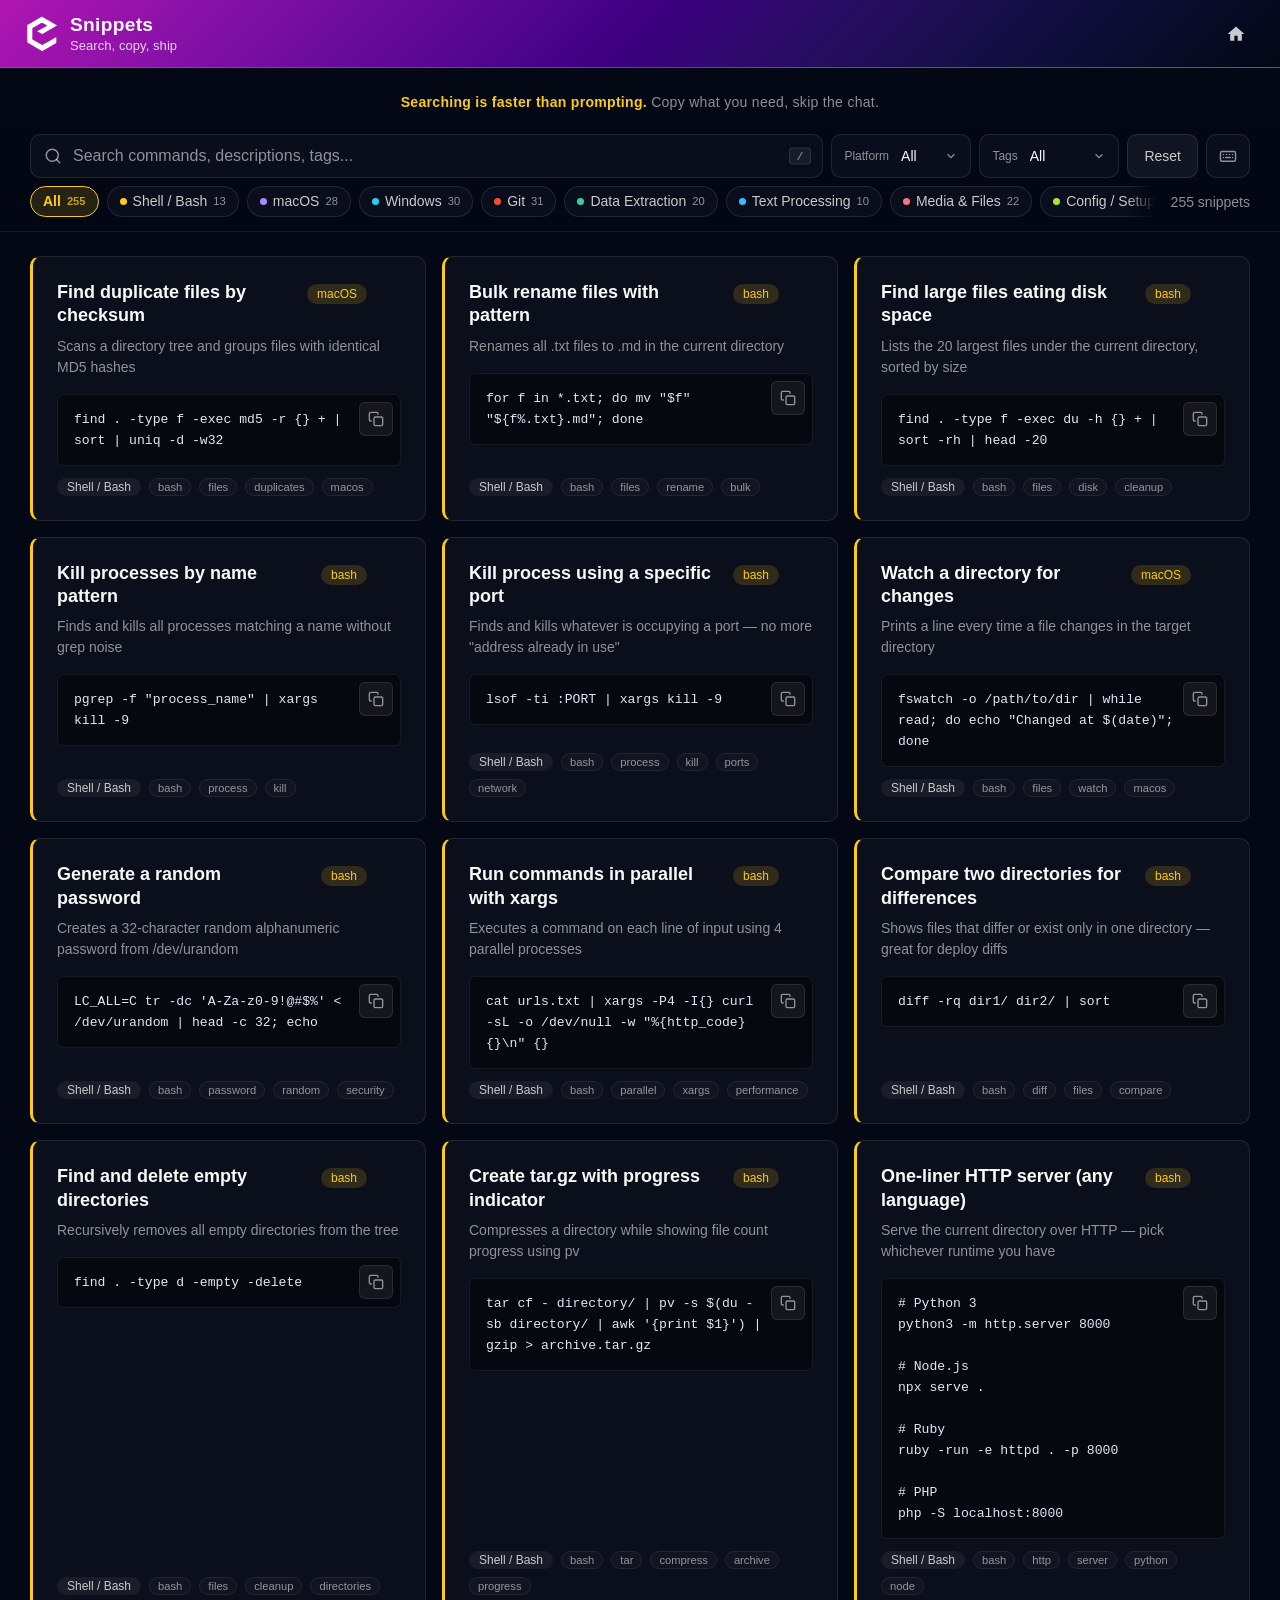
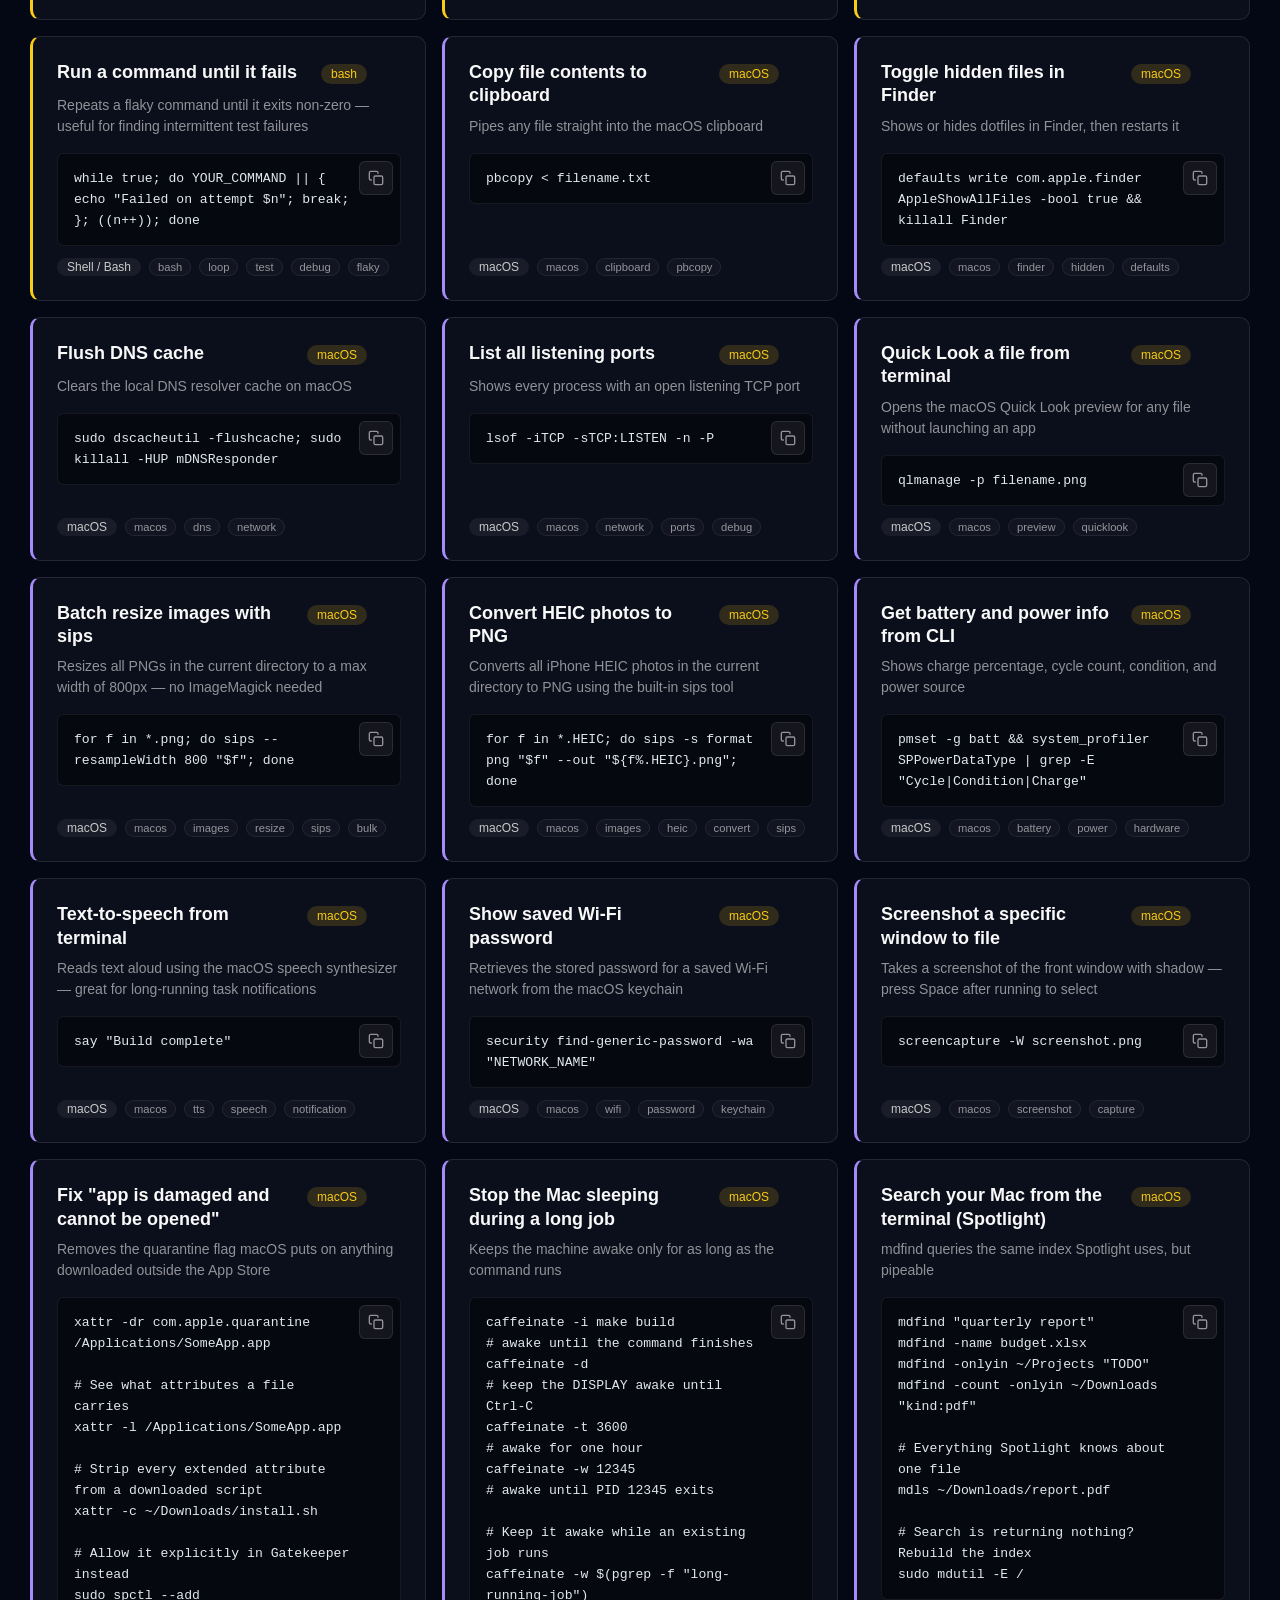
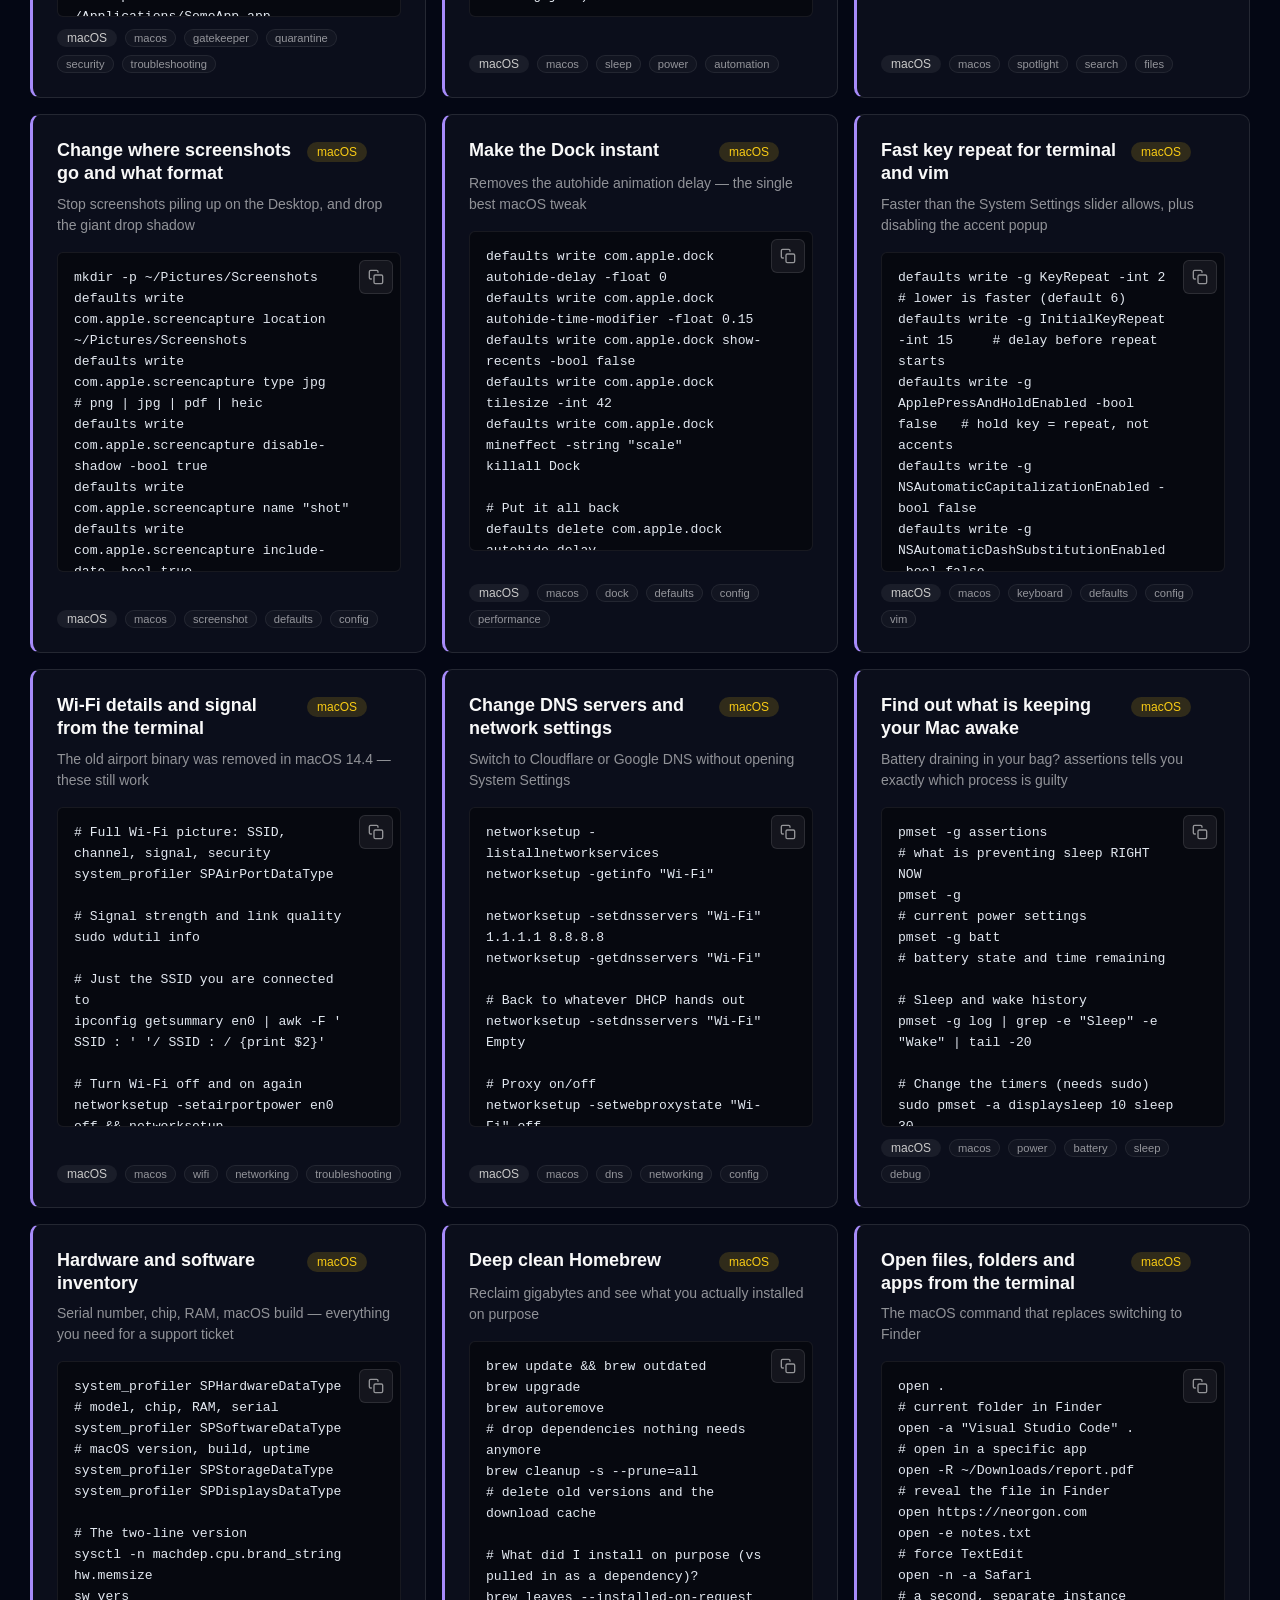
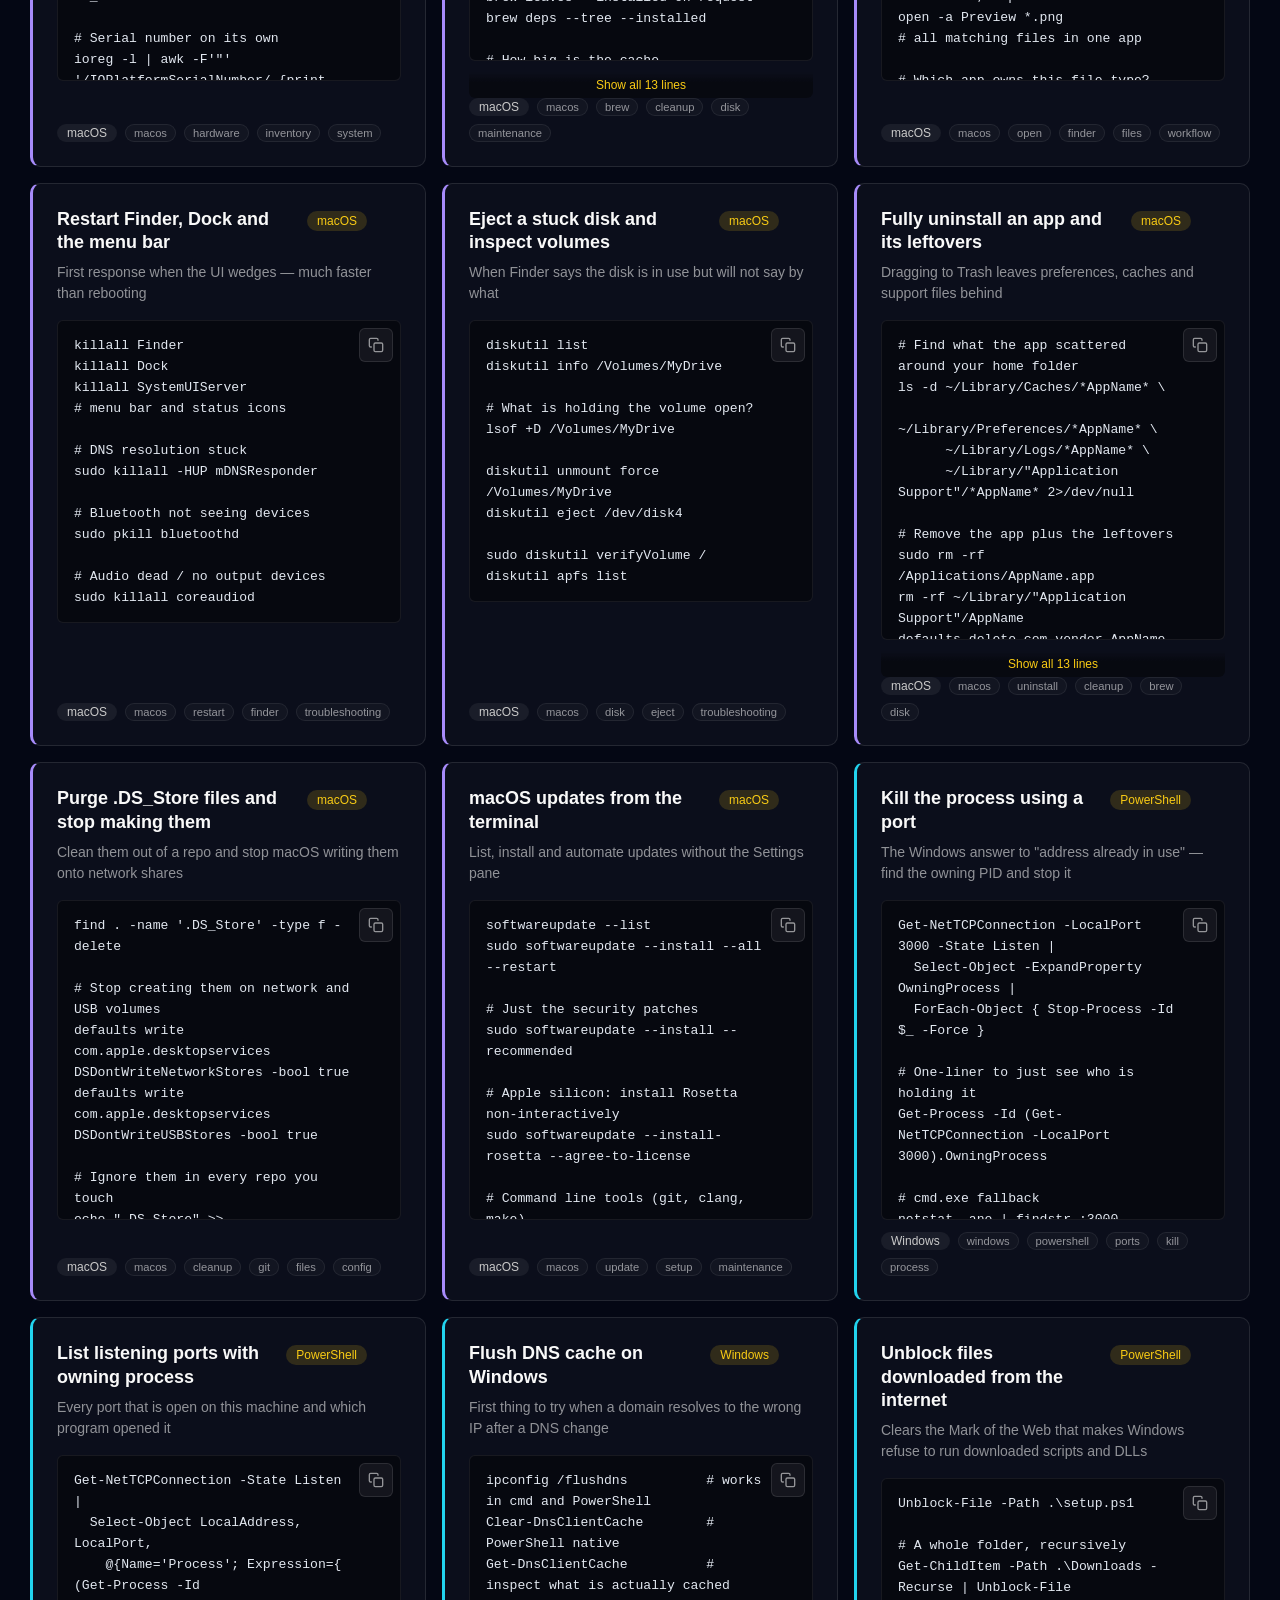
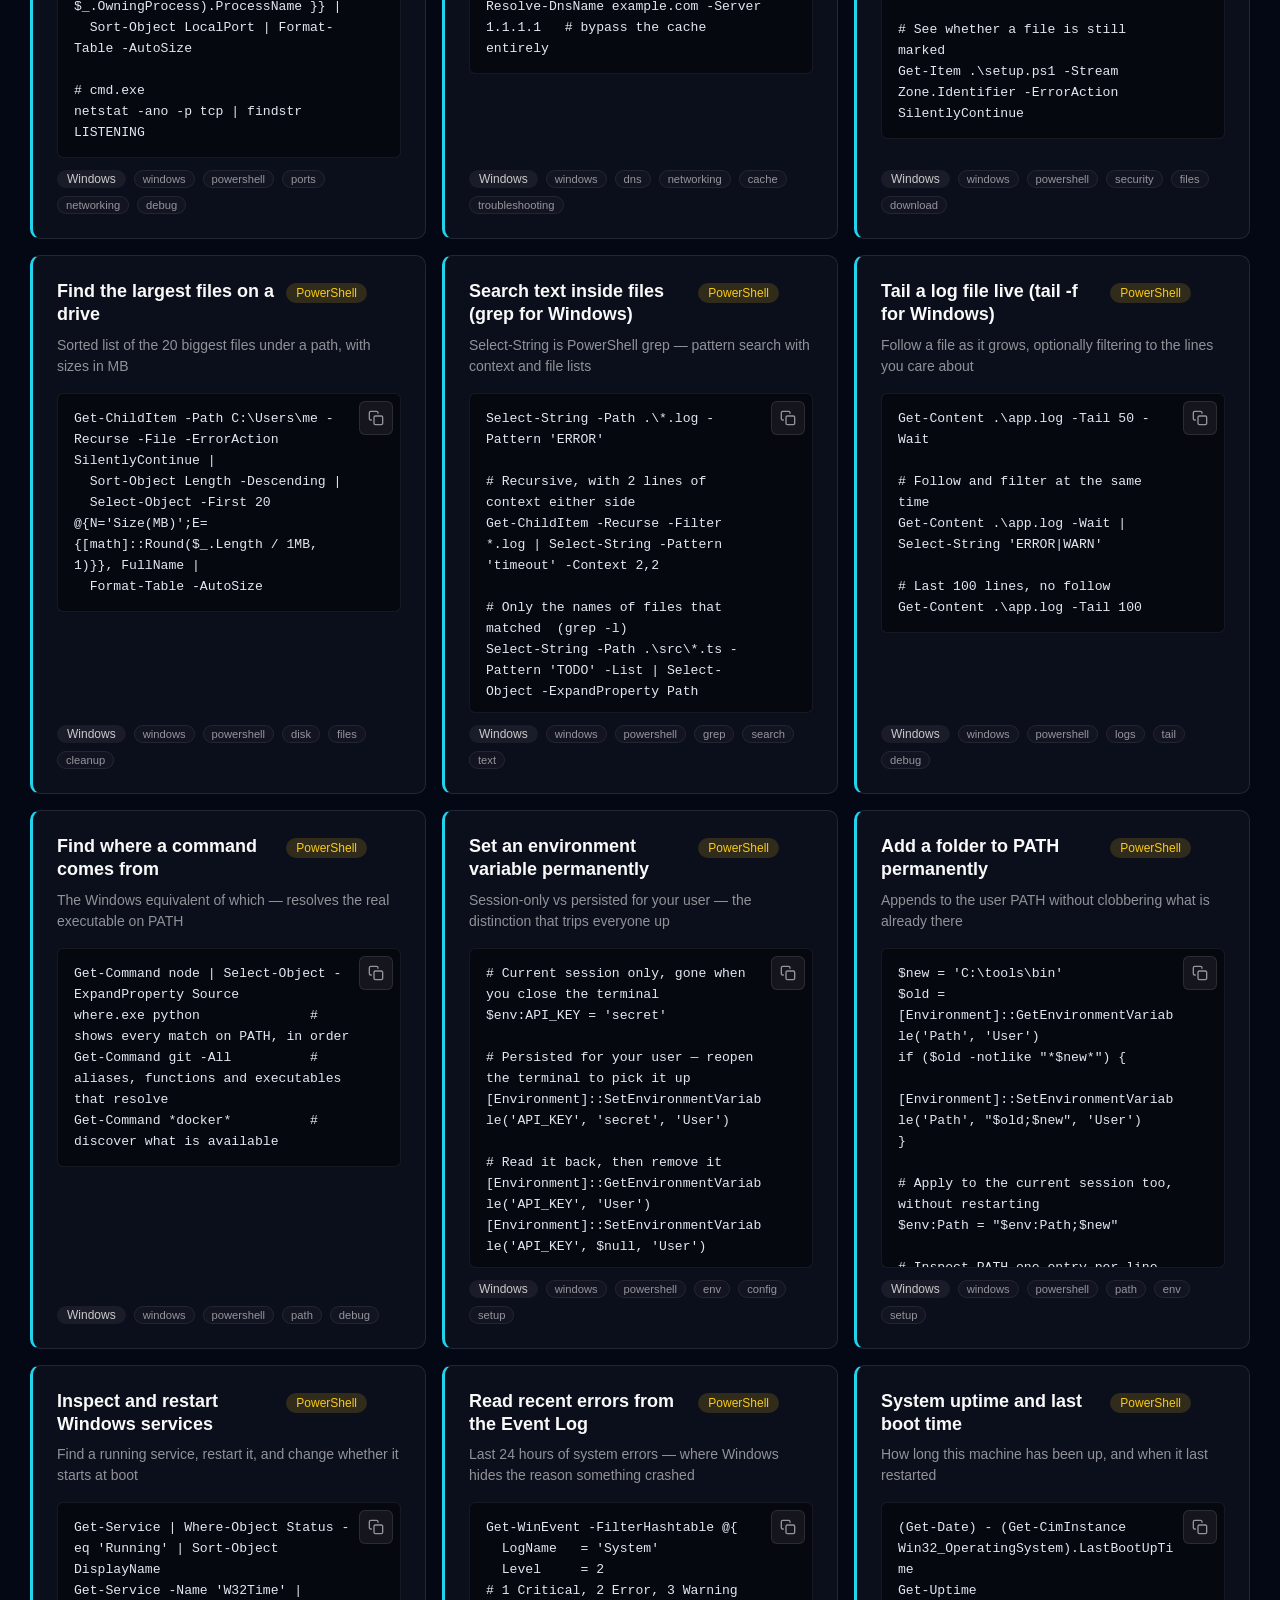
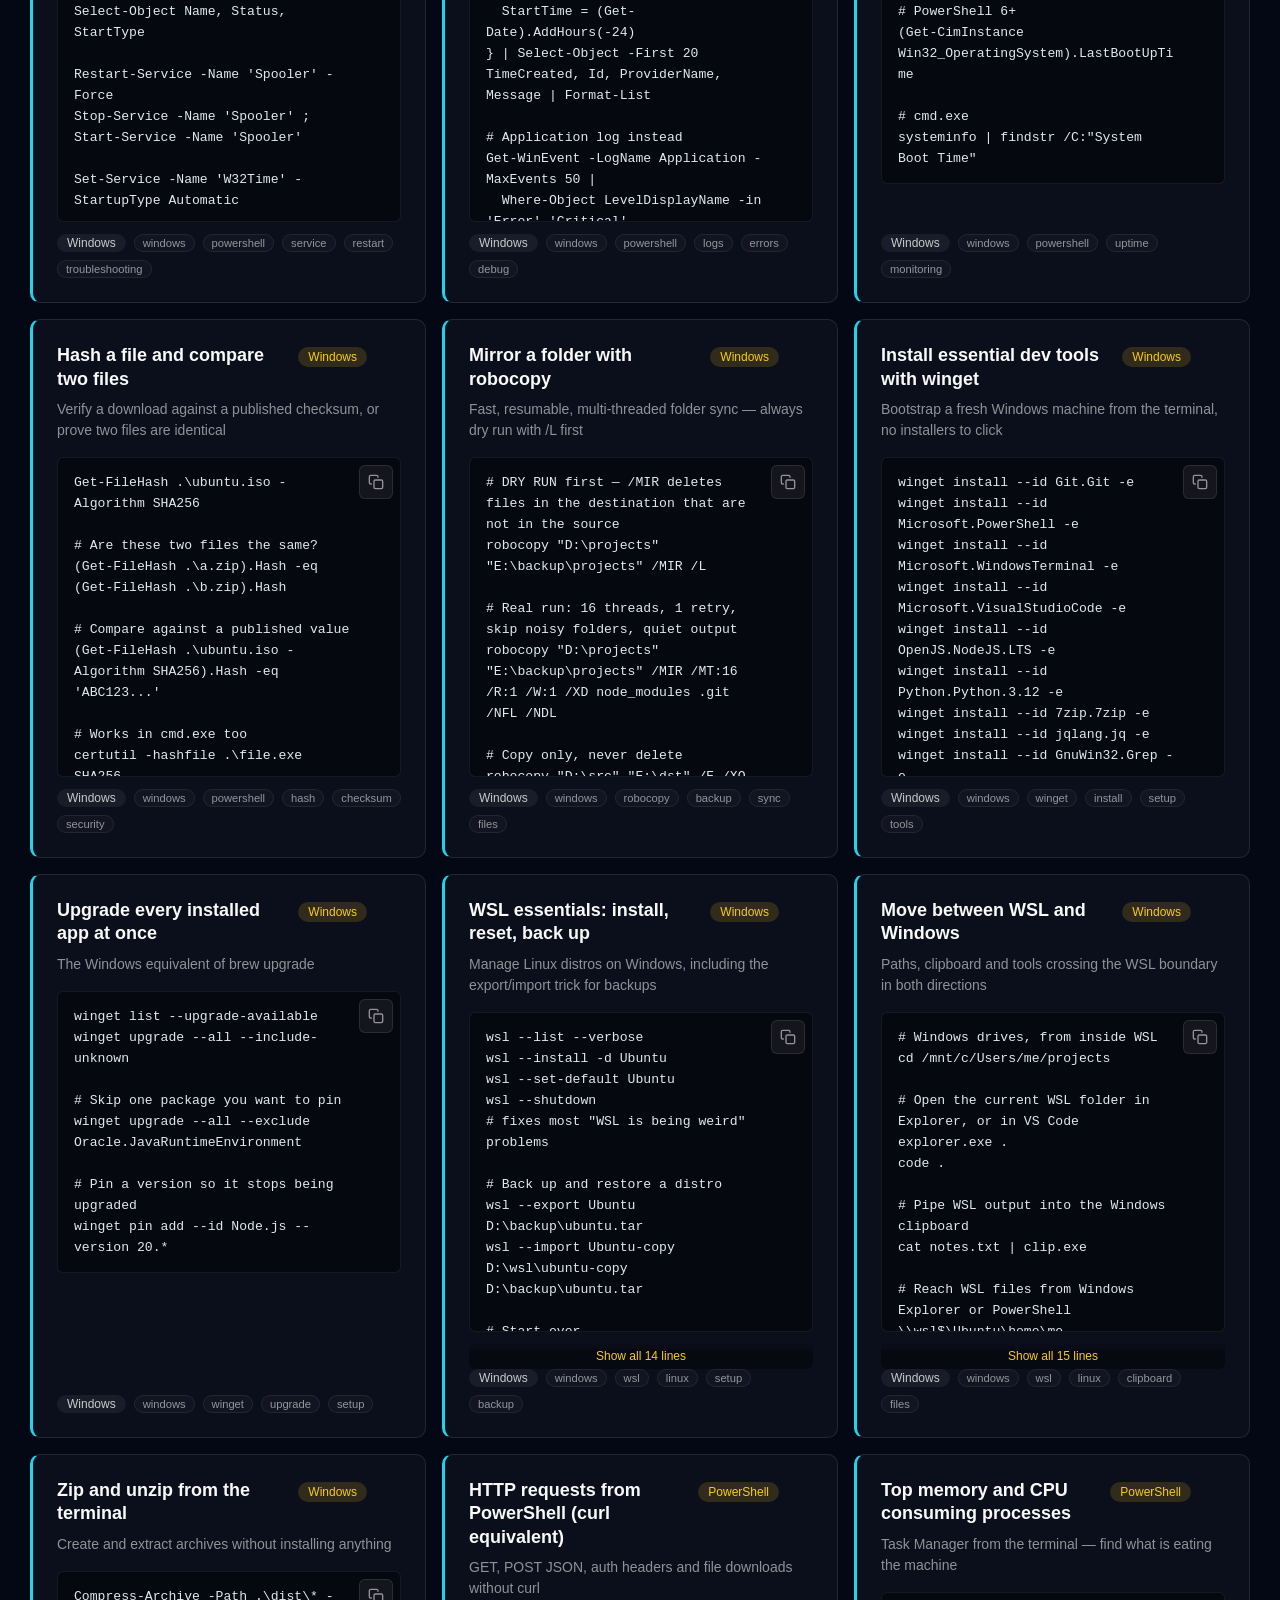
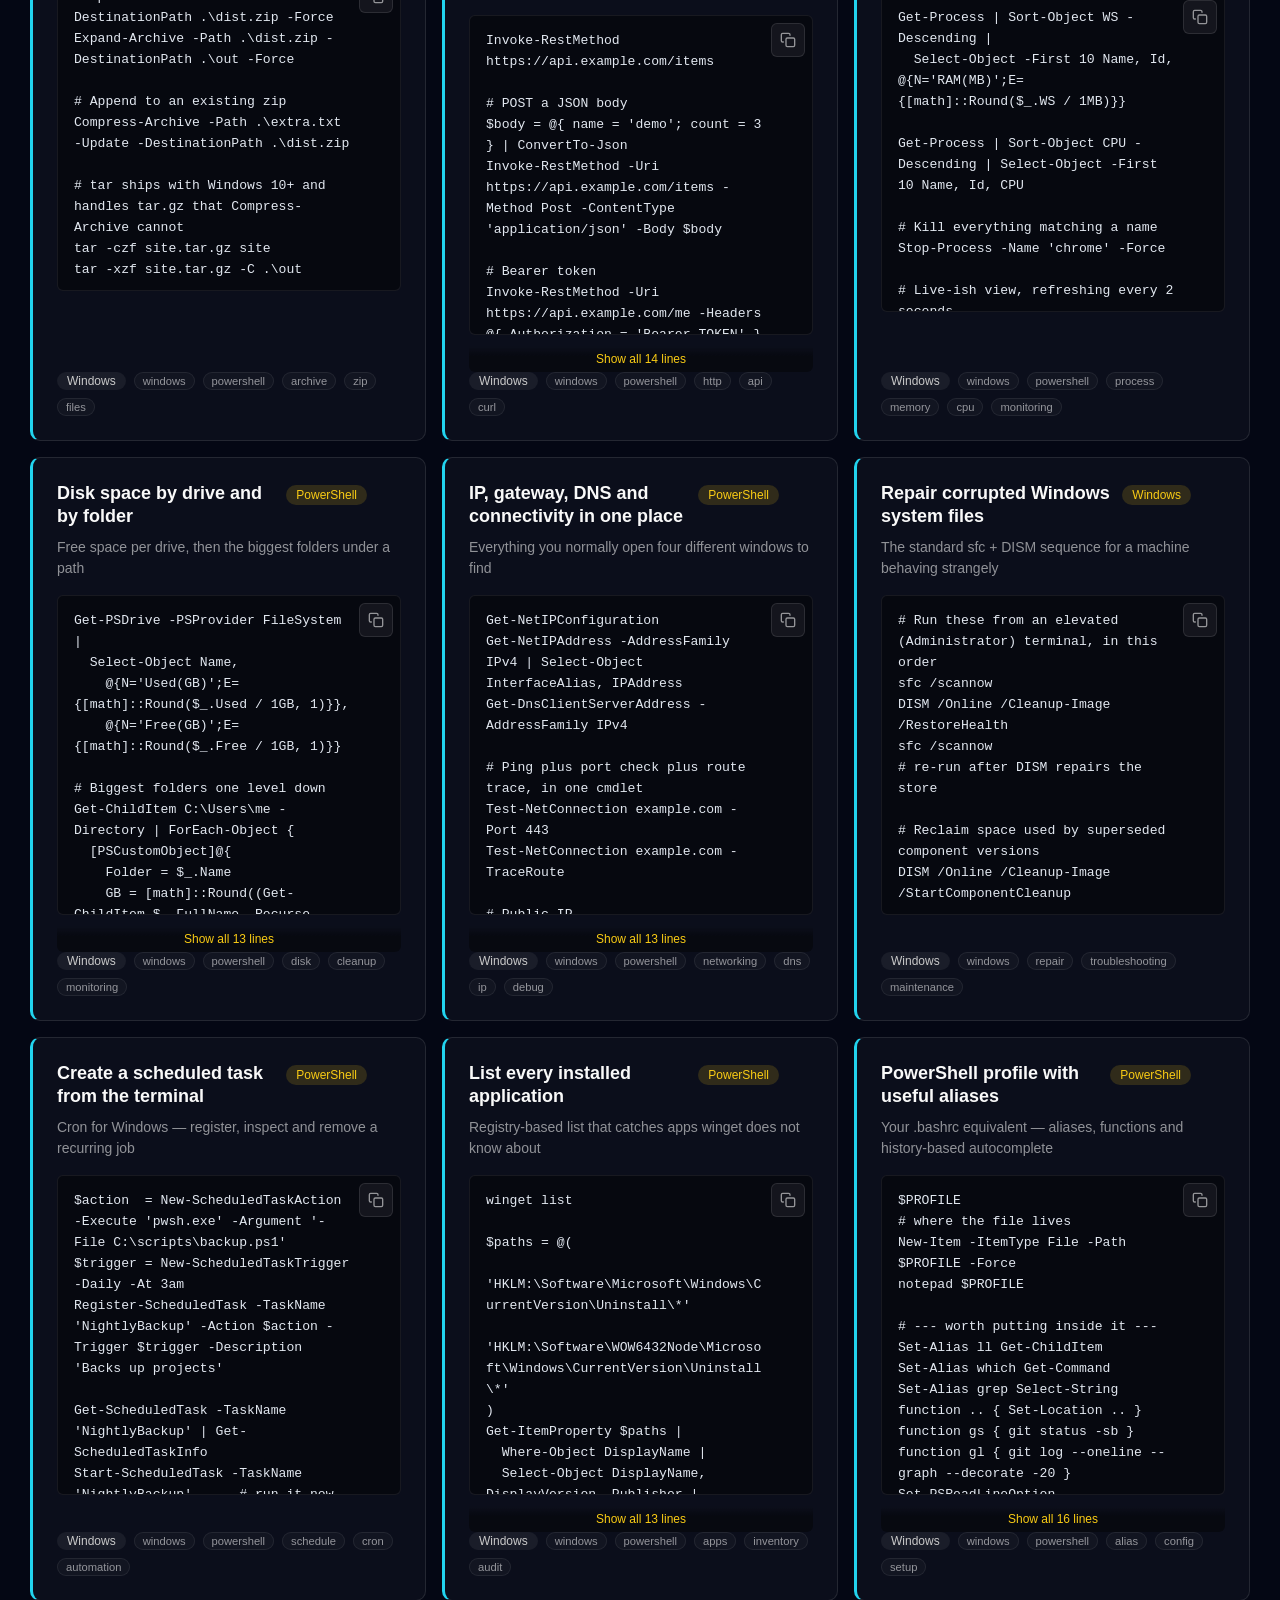
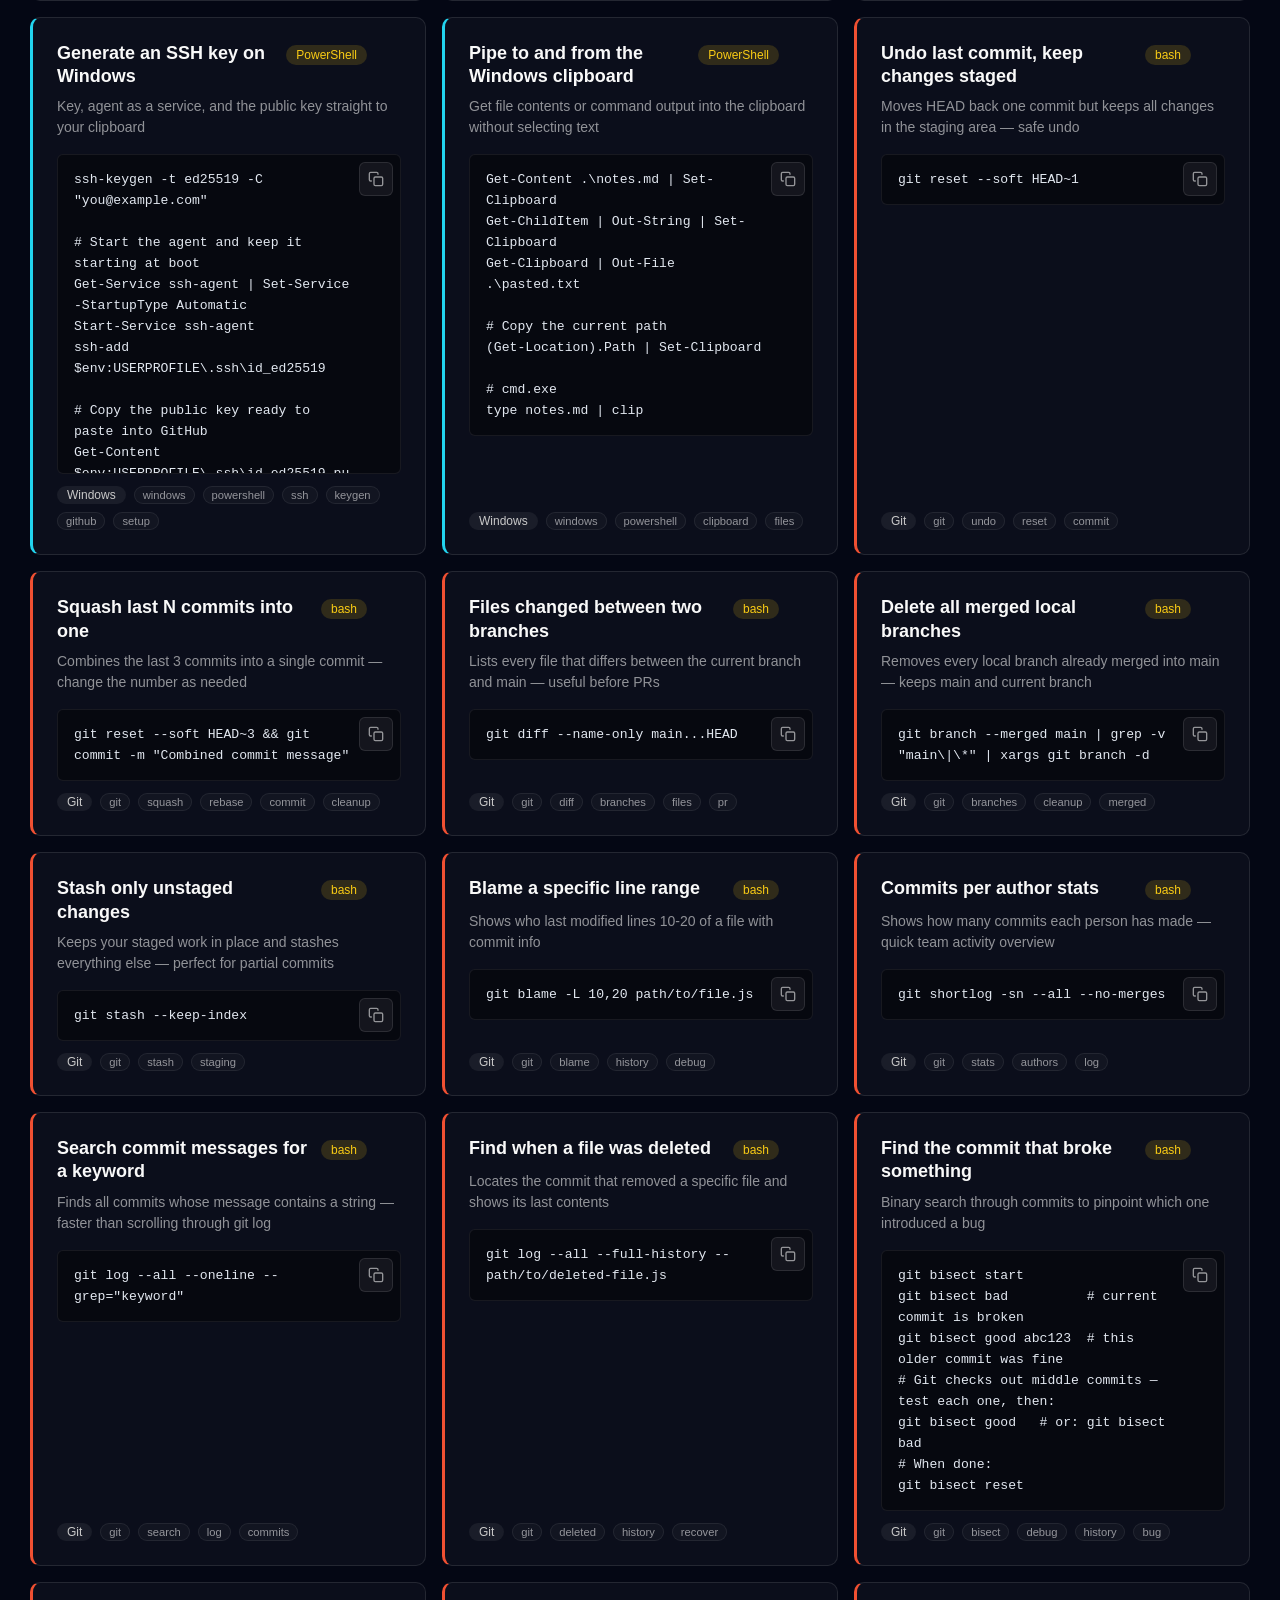
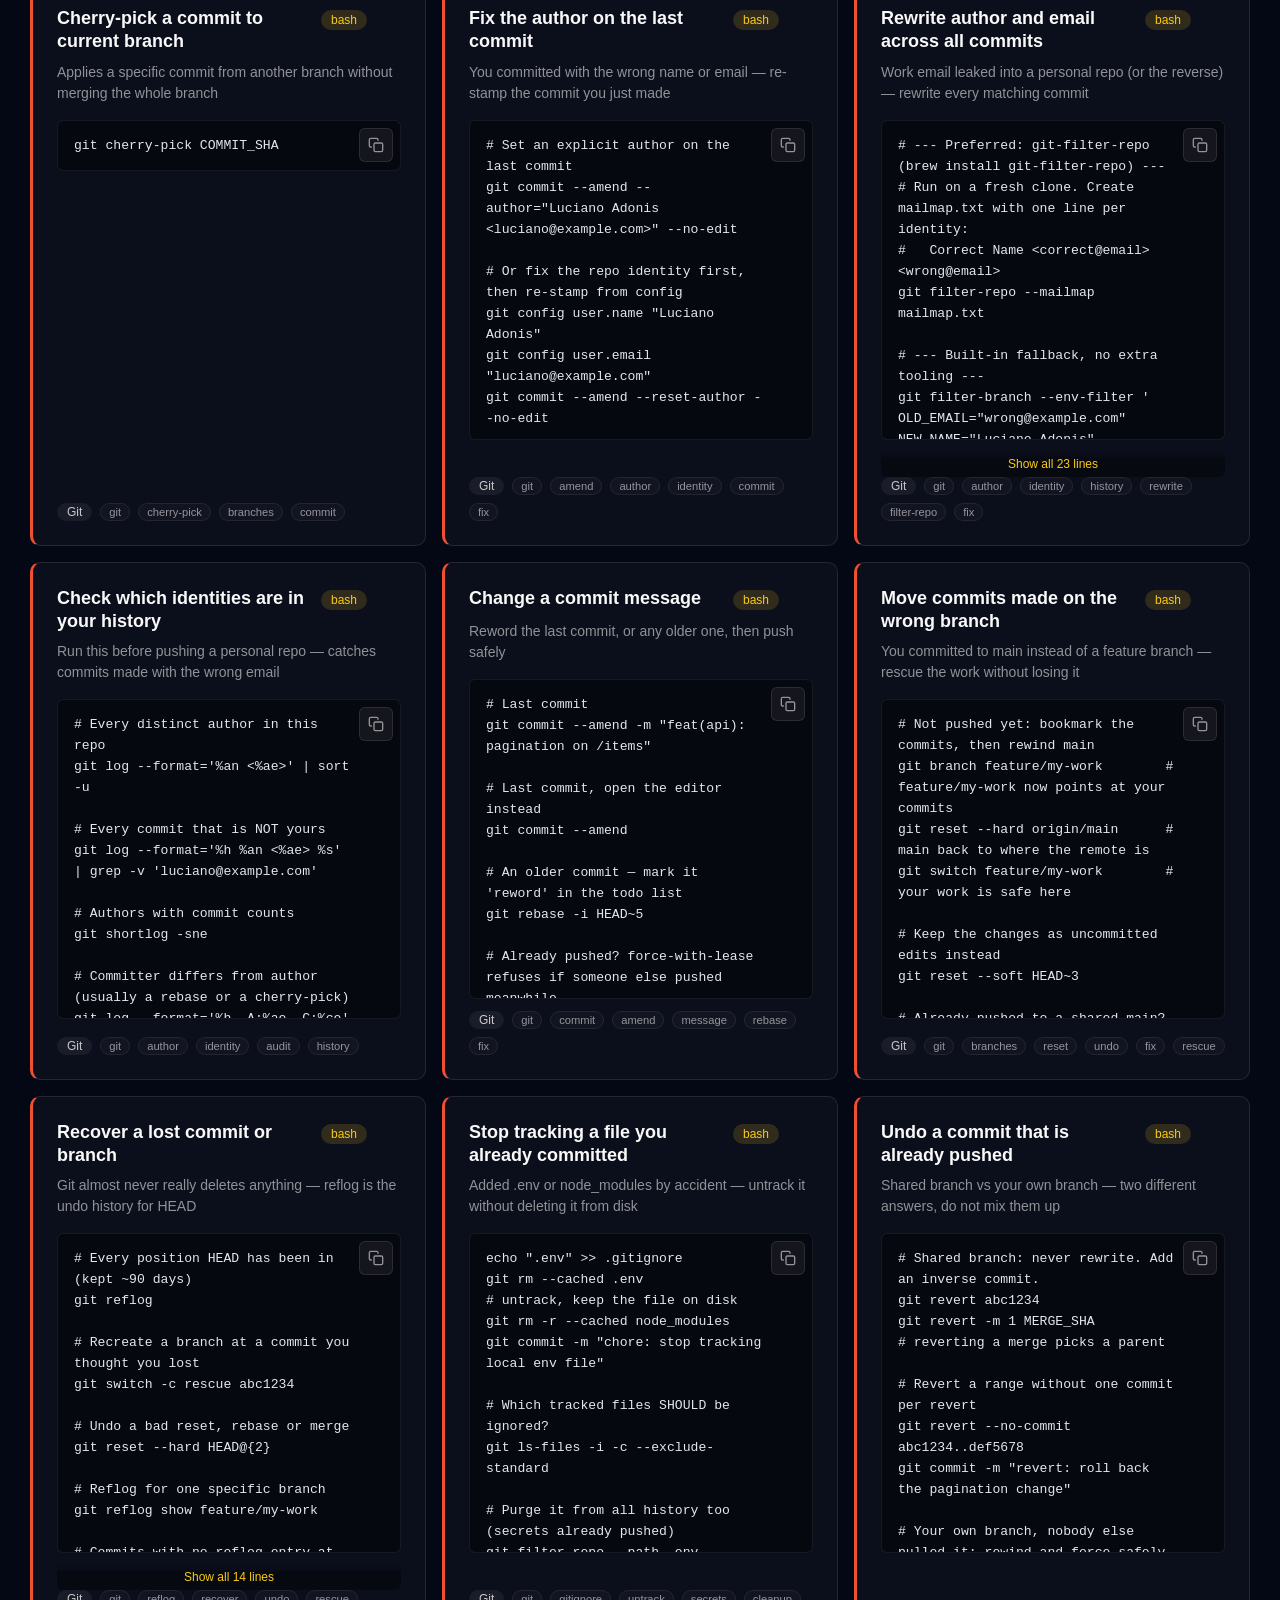
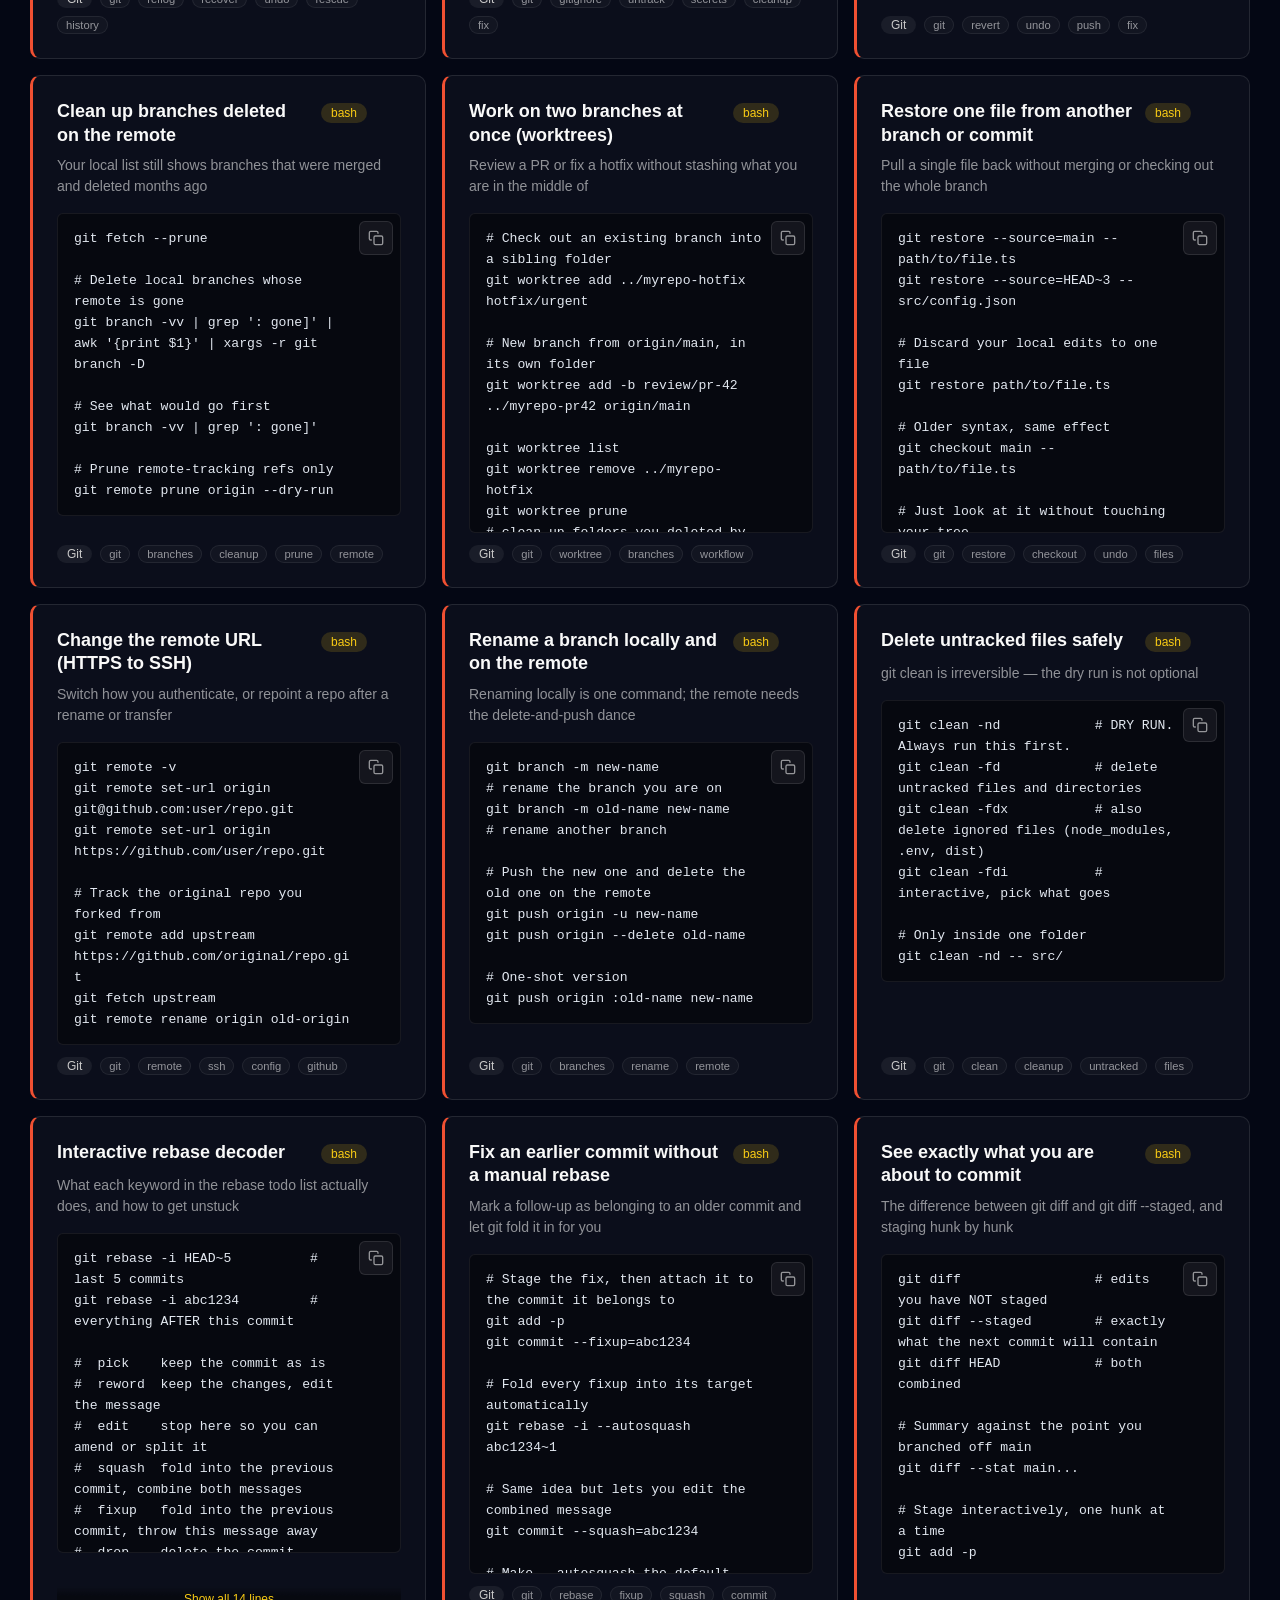
==== commit 5d36a608: "feat(analytics): kit-owned GoatCounter + CF beacons, CSP sweep, drop Plausible/GA tags" ====
--- a/index.html
+++ b/index.html
@@ -3,7 +3,7 @@
 <head>
   <meta charset="UTF-8">
   <meta name="viewport" content="width=device-width, initial-scale=1.0">
-  <meta http-equiv="Content-Security-Policy" content="default-src 'self'; base-uri 'self'; form-action 'self'; frame-ancestors 'none'; script-src 'self' 'unsafe-inline' https://esm.sh cdn.jsdelivr.net cdnjs.cloudflare.com https://challenges.cloudflare.com https://www.googletagmanager.com https://www.google-analytics.com https://plausible.io; style-src 'self' 'unsafe-inline' https://fonts.googleapis.com https://cdn.neorgon.org; font-src 'self' https://fonts.gstatic.com; img-src 'self' data: blob: https://*.convex.cloud https://img.clerk.com https://cdn.neorgon.org https://i.ytimg.com https://yt3.ggpht.com https://www.google-analytics.com; connect-src 'self' https://*.convex.cloud https://*.clerk.accounts.dev https://*.accounts.dev https://clerk-telemetry.com https://api.clerk.com https://challenges.cloudflare.com https://*.workers.dev https://www.google-analytics.com https://www.googletagmanager.com https://plausible.io; frame-src 'self' https://challenges.cloudflare.com https://*.clerk.accounts.dev https://*.accounts.dev https://www.youtube.com https://www.youtube-nocookie.com; worker-src 'self' blob:">
+  <meta http-equiv="Content-Security-Policy" content="default-src 'self'; base-uri 'self'; form-action 'self'; frame-ancestors 'none'; script-src 'self' 'unsafe-inline' https://esm.sh cdn.jsdelivr.net cdnjs.cloudflare.com https://challenges.cloudflare.com https://gc.zgo.at https://static.cloudflareinsights.com; style-src 'self' 'unsafe-inline' https://fonts.googleapis.com https://cdn.neorgon.org; font-src 'self' https://fonts.gstatic.com; img-src 'self' data: blob: https://*.convex.cloud https://img.clerk.com https://cdn.neorgon.org https://i.ytimg.com https://yt3.ggpht.com https://neorgon.goatcounter.com; connect-src 'self' https://*.convex.cloud https://*.clerk.accounts.dev https://*.accounts.dev https://clerk-telemetry.com https://api.clerk.com https://challenges.cloudflare.com https://*.workers.dev https://neorgon.goatcounter.com https://cloudflareinsights.com; frame-src 'self' https://challenges.cloudflare.com https://*.clerk.accounts.dev https://*.accounts.dev https://www.youtube.com https://www.youtube-nocookie.com; worker-src 'self' blob:">
   <meta name="referrer" content="strict-origin-when-cross-origin">
   <meta http-equiv="X-Content-Type-Options" content="nosniff">
   <title>Snippets | Shell, Git, macOS & Windows Command Library</title>
--- a/css/neorgon-header.css
+++ b/css/neorgon-header.css
@@ -10,11 +10,21 @@
   --header-h: 68px;
   --header-h-app: 56px;
   --header-control-h: 40px; /* every header control (buttons, ⋯, palette, home) shares this height */
+  /* Logo height. A token, not a literal, so a site can make the mark carry more
+     weight without forking the kit. Default 36px = the historical value, so
+     nothing changes for a site that never sets it. The bar is 68px with no
+     vertical padding, so ~52px is the practical ceiling before the mark starts
+     to look wedged against the edges. */
+  --header-logo-h: 36px;
+  --header-logo-h-mobile: 28px;
 
   /* Palette — themes override these (see themes.css) */
   --header-bg-start: #B015B0;
   --header-bg-mid: #3D0080;
   --header-bg-end: #040714;
+  /* Kept here for anything that references the composed gradient, but the
+     authoritative copy is re-declared on .header-bar below — see the note
+     there before changing either. */
   --header-bg: linear-gradient(in oklch 135deg, var(--header-bg-start) 0%, var(--header-bg-mid) 50%, var(--header-bg-end) 100%);
   --header-glass: rgba(0, 9, 18, .35);
   --header-text: #f9f9f9;
@@ -24,7 +34,256 @@
   --header-accent: #e879f9;
   --header-menu-bg: #10142a;
   --header-menu-hover: rgba(255, 255, 255, .08);
-}
+
+  /* Focus ring — near-white with a whisper of the brand hue so it never
+     reads as a stray browser default. 5.77:1 (bright end) to 17.98:1
+     (dark end) against the bar, 16.54:1 on the menu. Themes may override. */
+  --header-focus: oklch(0.97 0.02 320);
+  --header-focus-w: 2px;
+
+  /* Icon sizing. Two tokens: a filled glyph reads heavier than a stroked
+     one in the same box, so the solid home icon is set smaller to match
+     optically. */
+  --header-icon: 22px;        /* stroked glyphs (palette) */
+  --header-icon-solid: 20px;  /* filled glyphs (home) */
+
+  /* ease-out-quart: fast start, long settle, no overshoot. */
+  --header-ease: cubic-bezier(.22, 1, .36, 1);
+  --header-ease-in: cubic-bezier(.55, 0, 1, .45);
+}
+
+/* Colour judgements about the DEFAULT gradient specifically. Scoped to
+   html:not([data-theme]) because themes.css sets these per theme at the
+   same specificity as :root — a :root override here would silently
+   overwrite all five palettes. Every consumer below pairs them with a
+   var() fallback to the theme's own token. */
+html:not([data-theme]) {
+  /* --header-border-strong (.22) measures 1.91-1.95:1 on the bar, below
+     the 3:1 WCAG 1.4.11 needs for a control boundary. .42 gives 3.73-4.02:1. */
+  --header-control-border: rgba(255, 255, 255, .42);
+
+  /* --header-bg-end (#040714) is identical to the standard page
+     background, so a flat hairline measures 1.14:1 on the right half.
+     The bar's luminance swings 43x left-to-right, so the edge ramps too. */
+  --header-edge-from: rgba(255, 255, 255, .10);
+  --header-edge-to: rgba(255, 255, 255, .34);
+
+  /* .72 measures 4.14:1 at the start of the subtitle span — below AA.
+     Split from the icon colour, which only needs 3:1 as non-text. */
+  --header-text-dim: rgba(255, 255, 255, .82);
+  --header-icon-color: rgba(255, 255, 255, .78);
+}
+
+/* ══════════════════════════════════════════════════════════════
+   SKINS — site-level identity, opt-in per site
+   ────────────────────────────────────────────────────────────
+   A skin replaces the default magenta gradient for ONE site whose
+   own palette clashes with it. Set it in the site's markup:
+
+     <header class="header-bar" data-header-mode="content"
+             data-header-skin="brass">
+
+   This is NOT the theme system. Precedence, by design:
+
+     visitor choice (?theme= / cookie)  >  season (CDN)  >  skin  >  kit default
+
+   A site that should sit out every season keeps its skin with
+   `<html lang="en" data-season="off">` — see season.css. That declines
+   the fleet's decoration only; a visitor's ?theme= still wins.
+
+   Named skins below are the reusable ones. For a one-off palette no
+   other site would share, use `data-header-skin="custom"` and declare
+   the tokens in the site's own CSS — contract at the end of this block.
+
+   Two cascade facts make that ordering work, and both are easy to
+   get wrong:
+
+   1. A declaration ON .header-bar beats a value INHERITED from
+      <html>, whatever the specificity. Visitor themes declare on
+      <html>, so every skin is scoped `html:not([data-theme])` —
+      the moment a visitor picks a theme, all skins stop matching.
+   2. Season rules in season.css carry a matching
+      `[data-header-skin]` selector one step more specific than the
+      skin rules below, so an armed season still flips skinned
+      sites. Do not raise the specificity here without raising it
+      there too, or skinned sites will silently sit out the season.
+
+   Each skin re-tunes the edge ramp and control border for its own
+   surface — those defaults are calibrated to the magenta gradient
+   and are wrong on a black bar.
+   ══════════════════════════════════════════════════════════════ */
+
+/* ink — near-black neutral. The default choice for a site whose
+   palette the magenta gradient fights. */
+html:not([data-theme]) .header-bar[data-header-skin="ink"] {
+  --header-bg-start: #14161c;
+  --header-bg-mid: #0b0d12;
+  --header-bg-end: #050609;
+  --header-glass: rgba(10, 12, 16, .55);
+  --header-accent: #cbd5e1;
+  --header-text: #f4f4f5;
+  --header-text-dim: rgba(255, 255, 255, .78);
+  --header-icon-color: rgba(255, 255, 255, .74);
+  --header-border: rgba(255, 255, 255, .09);
+  --header-border-strong: rgba(255, 255, 255, .24);
+  --header-control-border: rgba(255, 255, 255, .44);
+  --header-menu-bg: #14161c;
+  --header-menu-hover: rgba(255, 255, 255, .09);
+  /* A near-black bar sits close to the page in luminance at BOTH ends,
+     so the edge has to be brighter than the gradient's ramp. */
+  --header-edge-from: rgba(255, 255, 255, .26);
+  --header-edge-to: rgba(255, 255, 255, .26);
+}
+
+/* carbon — flat true black, no gradient. The most restrained option;
+   the hairline does all the separating. */
+html:not([data-theme]) .header-bar[data-header-skin="carbon"] {
+  --header-bg-start: #08080a;
+  --header-bg-mid: #08080a;
+  --header-bg-end: #08080a;
+  --header-glass: rgba(0, 0, 0, .6);
+  --header-accent: #e5e5e5;
+  --header-text: #fafafa;
+  --header-text-dim: rgba(255, 255, 255, .76);
+  --header-icon-color: rgba(255, 255, 255, .72);
+  --header-border: rgba(255, 255, 255, .12);
+  --header-border-strong: rgba(255, 255, 255, .26);
+  --header-control-border: rgba(255, 255, 255, .46);
+  --header-menu-bg: #101012;
+  --header-menu-hover: rgba(255, 255, 255, .1);
+  --header-edge-from: rgba(255, 255, 255, .3);
+  --header-edge-to: rgba(255, 255, 255, .3);
+}
+
+/* brass — warm dark, tuned to incident-runbook's #b8935f / #d8b280
+   accents and its #040714 page background. */
+html:not([data-theme]) .header-bar[data-header-skin="brass"] {
+  --header-bg-start: #2a2114;
+  --header-bg-mid: #16120c;
+  --header-bg-end: #040714;
+  --header-glass: rgba(22, 18, 12, .5);
+  --header-accent: #d8b280;
+  --header-text: #f7f3ea;
+  --header-text-dim: rgba(247, 243, 234, .8);
+  --header-icon-color: rgba(216, 178, 128, .86);
+  --header-border: rgba(216, 178, 128, .2);
+  --header-border-strong: rgba(216, 178, 128, .38);
+  --header-control-border: rgba(216, 178, 128, .55);
+  --header-menu-bg: #17130d;
+  --header-menu-hover: rgba(216, 178, 128, .14);
+  --header-edge-from: rgba(216, 178, 128, .22);
+  --header-edge-to: rgba(216, 178, 128, .34);
+}
+
+/* slate — cool blue-grey. Neutral without going fully black. */
+html:not([data-theme]) .header-bar[data-header-skin="slate"] {
+  --header-bg-start: #33415a;
+  --header-bg-mid: #1e293b;
+  --header-bg-end: #0b1120;
+  --header-glass: rgba(15, 23, 42, .5);
+  --header-accent: #7dd3fc;
+  --header-text: #f1f5f9;
+  --header-text-dim: rgba(241, 245, 249, .8);
+  --header-icon-color: rgba(226, 232, 240, .78);
+  --header-border: rgba(148, 163, 184, .2);
+  --header-border-strong: rgba(148, 163, 184, .36);
+  --header-control-border: rgba(203, 213, 225, .5);
+  --header-menu-bg: #16202f;
+  --header-menu-hover: rgba(148, 163, 184, .16);
+  --header-edge-from: rgba(148, 163, 184, .18);
+  --header-edge-to: rgba(148, 163, 184, .34);
+}
+
+/* aurora — deep teal into cyan. For data/monitoring surfaces. */
+html:not([data-theme]) .header-bar[data-header-skin="aurora"] {
+  --header-bg-start: #0e7490;
+  --header-bg-mid: #0a3d4d;
+  --header-bg-end: #040714;
+  --header-glass: rgba(8, 51, 68, .5);
+  --header-accent: #67e8f9;
+  --header-text: #ecfeff;
+  --header-text-dim: rgba(236, 254, 255, .82);
+  --header-icon-color: rgba(165, 243, 252, .82);
+  --header-border: rgba(103, 232, 249, .2);
+  --header-border-strong: rgba(103, 232, 249, .36);
+  --header-control-border: rgba(165, 243, 252, .5);
+  --header-menu-bg: #07222c;
+  --header-menu-hover: rgba(103, 232, 249, .14);
+  --header-edge-from: rgba(103, 232, 249, .2);
+  --header-edge-to: rgba(103, 232, 249, .32);
+}
+
+/* ember — warm amber into rust. For alert/ops surfaces that want
+   warmth without reading as the danger theme. */
+html:not([data-theme]) .header-bar[data-header-skin="ember"] {
+  --header-bg-start: #9a3412;
+  --header-bg-mid: #4a1608;
+  --header-bg-end: #040714;
+  --header-glass: rgba(74, 22, 8, .5);
+  --header-accent: #fbbf24;
+  --header-text: #fff7ed;
+  --header-text-dim: rgba(255, 247, 237, .82);
+  --header-icon-color: rgba(253, 230, 138, .84);
+  --header-border: rgba(251, 191, 36, .2);
+  --header-border-strong: rgba(251, 191, 36, .36);
+  --header-control-border: rgba(253, 230, 138, .5);
+  --header-menu-bg: #23120a;
+  --header-menu-hover: rgba(251, 191, 36, .14);
+  --header-edge-from: rgba(251, 191, 36, .2);
+  --header-edge-to: rgba(251, 191, 36, .32);
+}
+
+/* jade — clinical emerald. Tuned to headpain-site's #059669 / #10b981
+   accents on its #040714 page. For calm medical/health surfaces where
+   both the magenta default and ember's warning-warmth read wrong. */
+html:not([data-theme]) .header-bar[data-header-skin="jade"] {
+  --header-bg-start: #065f46;
+  --header-bg-mid: #043b2c;
+  --header-bg-end: #040714;
+  --header-glass: rgba(4, 59, 44, .5);
+  --header-accent: #6ee7b7;
+  --header-text: #ecfdf5;
+  --header-text-dim: rgba(236, 253, 245, .82);
+  --header-icon-color: rgba(167, 243, 208, .84);
+  --header-border: rgba(110, 231, 183, .2);
+  --header-border-strong: rgba(110, 231, 183, .36);
+  --header-control-border: rgba(167, 243, 208, .5);
+  --header-menu-bg: #08251c;
+  --header-menu-hover: rgba(110, 231, 183, .14);
+  --header-edge-from: rgba(110, 231, 183, .2);
+  --header-edge-to: rgba(110, 231, 183, .32);
+}
+
+/* ── custom — a site-authored skin ────────────────────────────────
+   For a one-off palette that no named skin fits and that no other
+   site would reuse. The kit deliberately ships NO tokens for this
+   value: the site supplies them, and the kit stays out of the way.
+
+     <header class="header-bar" data-header-skin="custom">
+
+   In the site's own css/style.css, copy this selector EXACTLY — the
+   scoping and the specificity are the whole contract:
+
+     html:not([data-theme]) .header-bar[data-header-skin="custom"] {
+       --header-bg-start: …;  --header-bg-mid: …;  --header-bg-end: …;
+       --header-accent: …;    --header-text: …;    --header-text-dim: …;
+       --header-icon-color: …; --header-border: …; --header-border-strong: …;
+       --header-control-border: …; --header-menu-bg: …; --header-menu-hover: …;
+       --header-edge-from: …; --header-edge-to: …;
+     }
+
+   Why that exact selector, and nothing shorter:
+     · `html:not([data-theme])` makes the skin collapse the instant a
+       visitor picks a theme. Drop it and the site ignores ?theme=.
+     · `[data-header-skin="custom"]` puts it at (0,3,1) — above the
+       kit default, below an armed season's (0,4,2) skin variant. A
+       bare `.header-bar { --header-bg-start: … }` is only (0,1,0)
+       and the kit's own defaults would beat it.
+   Set only the three gradient stops if that is all that clashes; the
+   bar re-composes --header-bg from them (see .header-bar below).
+   Only the three stops + accent are usually enough — but re-tune the
+   edge ramp too if the bar is much darker or lighter than the default
+   magenta, which those values are calibrated against. */
 
 /* ── Bar ─────────────────────────────────────────────────────── */
 .header-bar {
@@ -36,9 +295,35 @@
   gap: var(--space-3, 12px);
   height: var(--header-h);
   padding: 0 var(--space-6, 24px);
+  /* Re-composed HERE, not only at :root. A custom property's var()
+     references resolve on the element where that property is declared, so a
+     --header-bg built at :root bakes in :root's start/mid/end and ignores any
+     override made further down the tree. Declaring it on .header-bar means
+     skins (and any site override on the bar) only need to set the three
+     stops. Themes still work: they set the stops on <html>, which inherits
+     down to here before this resolves. */
+  --header-bg: linear-gradient(in oklch 135deg, var(--header-bg-start) 0%, var(--header-bg-mid) 50%, var(--header-bg-end) 100%);
   background: var(--header-bg);
   border-bottom: 1px solid var(--header-border);
   color: var(--header-text);
+  --header-h-cur: var(--header-h);
+}
+
+/* Bottom edge as a ramp, not a flat hairline (see --header-edge-*).
+   Degrades to the theme's flat --header-border where unsupported or
+   where a theme defines no ramp of its own. */
+html:not([data-theme]) .header-bar {
+  border-image: linear-gradient(
+    to right,
+    var(--header-edge-from, rgba(255, 255, 255, .10)),
+    var(--header-edge-to, rgba(255, 255, 255, .34))
+  ) 1;
+}
+/* Hub is a floating glass plate, not a band welded to the page — the
+   ramp would read as a seam. */
+html:not([data-theme]) .header-bar[data-header-mode="hub"] {
+  border-image: none;
+  border-bottom-color: var(--header-border);
 }
 
 /* Mode: hub — transparent cozy glass, no gradient */
@@ -51,10 +336,21 @@
 /* Mode: app — slim, auto-hides on scroll down (JS toggles .header-hidden) */
 .header-bar[data-header-mode="app"] {
   height: var(--header-h-app);
-  transition: transform .25s ease;
-}
-.header-bar[data-header-mode="app"].header-hidden {
+  --header-h-cur: var(--header-h-app);
+}
+
+/* Auto-hide. `app` mode has it by definition; every other mode opts in with
+   data-header-autohide="on" and keeps its own height and background. */
+.header-bar[data-header-mode="app"],
+.header-bar[data-header-autohide="on"] {
+  transition: transform .26s var(--header-ease, ease);
+}
+/* Leaving accelerates away; returning decelerates in. Same budget. */
+.header-bar[data-header-mode="app"].header-hidden,
+.header-bar[data-header-autohide="on"].header-hidden {
   transform: translateY(-100%);
+  transition-duration: .2s;
+  transition-timing-function: var(--header-ease-in, ease);
 }
 
 /* ── Logo block ──────────────────────────────────────────────── */
@@ -66,28 +362,55 @@
   min-width: 0;
 }
 .header-logo-img {
-  height: 36px;
+  height: var(--header-logo-h, 36px);
   width: auto;
   flex-shrink: 0;
   display: block;
   filter: brightness(0) invert(1);
-  transition: transform .3s cubic-bezier(.34, 1.56, .64, 1);
-}
-.header-logo-img:hover { transform: scale(1.14) rotate(-9deg); }
-
-.header-title-link { text-decoration: none; color: inherit; min-width: 0; }
+  transition: transform .28s var(--header-ease, ease);
+}
+.header-logo-img:hover { transform: scale(1.06) rotate(-4deg); }
+
+/* min-height also fixes a target-size failure: at <=700px the subtitle is
+   hidden and this link collapses to 22px, under the 24px WCAG 2.5.8
+   minimum. The parent centres it, so it grows symmetrically — no shift. */
+.header-title-link {
+  text-decoration: none;
+  color: inherit;
+  min-width: 0;
+  display: flex;
+  flex-direction: column;
+  justify-content: center;
+  min-height: var(--header-control-h);
+}
+/* rem, not em: a shared component must not rescale because a site set its
+   own body font-size. 1.2rem == 19.2px == today's rendered size.
+
+   `margin: 0` for the same reason, and it is load-bearing: the UA gives h1
+   `.67em 0`, which at this size is 12.86px above and below. The kit never
+   reset it, so the title block came out 67px inside app mode's fixed 56px
+   bar — the title rode high and the subtitle hung out of the header into the
+   page. It looked fine on most sites only because they link the CDN
+   `styles/base.css`, whose `*` reset zeroed it for us; the sites that don't
+   (headpain, autopilot, references-api in app mode) showed the real geometry. */
 .header-logo h1 {
-  font-size: 1.2em;
+  margin: 0;
+  font-size: 1.2rem;
   font-weight: 600;
-  letter-spacing: .5px;
+  line-height: 1.2;
+  letter-spacing: .015em;
   color: var(--header-text);
   white-space: nowrap;
 }
+/* All four sides declared, so a site that authors the subtitle as a <p>
+   rather than a <div> does not reintroduce the same UA margin. */
 .header-subtitle {
-  font-size: .82em;
+  font-size: .8125rem;
+  line-height: 1.25;
   color: var(--header-text-dim);
   font-weight: 500;
-  margin-top: 3px;
+  margin: 2px 0 0;
+  letter-spacing: .005em;
   white-space: nowrap;
 }
 
@@ -126,6 +449,95 @@
   align-items: center;
 }
 
+/* Same guarantee one level down, for the kit's own grouping idiom.
+   header.js already knows .header-btn-group as a unit that travels into the ⋯
+   menu whole; the geometry rule above did not, so a grouped button kept its
+   own height and the row went ragged — pathfinder shipped 37px Fit/Clear
+   buttons flanked by 40px icon controls. Scoped to a group still sitting in
+   the bar: once the ⋯ menu adopts it the selector stops matching and menu
+   styling takes over, which is the same boundary the direct-child rule draws.
+   Deliberately NOT `> div > *` — battlecard's .bc-menu-wrap holds dropdown
+   items that are not bar controls and must not be stretched to 40px. */
+.header-actions > .header-btn-group > .btn,
+.header-actions > .header-btn-group > .nav-link,
+.header-actions > .header-btn-group > button,
+.header-actions > .header-btn-group > a {
+  height: var(--header-control-h);
+  min-height: 0;
+  box-sizing: border-box;
+  display: inline-flex;
+  align-items: center;
+}
+
+/* Appearance fallback for action buttons.
+   The kit enforces geometry on .header-actions children but never styled
+   them, so a site that uses the canonical .btn / .nav-link classes without
+   defining them renders a raw browser button inside the header
+   (incident-runbook hit exactly this). Wrapped in :where() so the whole
+   rule has ZERO specificity — every site's own .btn/.nav-link styling
+   still wins, and this only shows through where nothing else applies. */
+:where(.header-actions) > :where(.btn, .nav-link, button, a) {
+  padding: 0 12px;
+  border: 1px solid var(--header-border-strong);
+  border-radius: 6px;
+  background: transparent;
+  color: var(--header-text);
+  font: inherit;
+  font-size: .875rem;
+  font-weight: 500;
+  line-height: 1;
+  text-decoration: none;
+  cursor: pointer;
+  transition: background .2s var(--header-ease, ease),
+              border-color .2s var(--header-ease, ease);
+}
+:where(.header-actions) > :where(.btn, .nav-link, button, a):hover {
+  background: var(--header-menu-hover);
+  border-color: var(--header-control-border, var(--header-border-strong));
+}
+
+/* An icon-only control has no label to pad around, and the fallback above
+   assumes there is one. Its 12px side padding lands inside a border-box
+   control the site already sized square, leaving 40 - 24 - 2 = 14px of
+   content — and an SVG is a flex item that will shrink into it. neorgon-site's
+   GitHub mark rendered 14x26 and hiring-pack's 10x24 before this rule.
+
+   Specificity note, because it is not what the :where() wrapper suggests:
+   :has() is NOT zero-specificity — it takes the specificity of its most
+   specific argument, so `svg:only-child` puts this selector at (0,1,1), the
+   same weight as the `.header-actions > a` geometry rule above and ABOVE a
+   site's single-class `.header-link { width: 36px }`. That is deliberate and
+   matches the contract: the uniform control row is kit-owned, and a site that
+   truly needs different geometry sets --header-control-h rather than
+   restyling the control. hiring-pack declared 36px and now renders 40px. */
+:where(.header-actions) > :where(.btn, .nav-link, button, a):has(> svg:only-child) {
+  padding: 0;
+  width: var(--header-control-h);
+  justify-content: center;
+}
+
+/* …and the fallback's border does not belong on one either. .header-home is
+   an unboxed glyph, so a site that styles neither ends up with a boxed icon
+   sitting next to an unboxed one in the same row (hiring-pack shipped exactly
+   that pair). Geometry above is kit-owned at (0,1,1); appearance is not — the
+   extra :where() flattens this to zero specificity, so pathfinder and
+   cartograph, whose icon buttons are deliberately boxed to match the text
+   buttons beside them, keep their border on a single class. */
+:where(.header-actions > :where(.btn, .nav-link, button, a):has(> svg:only-child)),
+:where(.header-actions > :where(.btn, .nav-link, button, a):has(> svg:only-child)):hover {
+  border-color: transparent;
+}
+
+/* Belt and braces for the same failure: whatever padding a site declares, an
+   icon inside a header control is never the thing that gives way. Carries real
+   specificity on purpose — a squeezed icon is always a bug, never a choice. */
+.header-actions > .btn > svg,
+.header-actions > .nav-link > svg,
+.header-actions > button > svg,
+.header-actions > a > svg {
+  flex: none;
+}
+
 /* ── Theme toggle ────────────────────────────────────────────── */
 .header-theme { position: relative; display: flex; }
 .header-theme-toggle {
@@ -135,10 +547,10 @@
   width: var(--header-control-h);
   height: var(--header-control-h);
   padding: 0;
-  border: 1px solid transparent;
-  border-radius: 50%;
+  border: 1px solid var(--header-control-border, var(--header-border-strong));
+  border-radius: 6px;
   background: transparent;
-  color: var(--header-text-dim);
+  color: var(--header-icon-color, var(--header-text-dim));
   cursor: pointer;
   transition: color .2s, border-color .2s, background .2s;
 }
@@ -148,7 +560,11 @@
   border-color: var(--header-border-strong);
   background: var(--header-menu-hover);
 }
-.header-theme-toggle svg { width: 20px; height: 20px; display: block; }
+.header-theme-toggle svg {
+  width: var(--header-icon, 22px);
+  height: var(--header-icon, 22px);
+  display: block;
+}
 [data-theme]:not([data-theme=""]) .header-theme-toggle { color: var(--header-accent); }
 
 /* ── Home icon ───────────────────────────────────────────────── */
@@ -156,17 +572,23 @@
   display: flex;
   align-items: center;
   justify-content: center;
+  width: var(--header-control-h);
   height: var(--header-control-h);
   box-sizing: border-box;
-  padding: 5px;
+  padding: 0;
   border-radius: 6px;
-  color: var(--header-text-dim);
+  color: var(--header-icon-color, var(--header-text-dim));
   text-decoration: none;
   flex-shrink: 0;
-  transition: color .2s, background .2s;
+  transition: color .18s var(--header-ease, ease),
+              background .18s var(--header-ease, ease);
 }
 .header-home:hover { color: var(--header-text); background: var(--header-menu-hover); }
-.header-home svg { width: 30px; height: 30px; display: block; }
+.header-home svg {
+  width: var(--header-icon-solid, 20px);
+  height: var(--header-icon-solid, 20px);
+  display: block;
+}
 
 /* ── Overflow toggle (⋯) — injected by header.js ─────────────── */
 .header-overflow { position: relative; display: flex; }
@@ -175,11 +597,11 @@
   display: inline-flex;
   align-items: center;
   justify-content: center;
-  min-width: 40px;
+  min-width: var(--header-control-h);
   height: var(--header-control-h);
   box-sizing: border-box;
   padding: 0 10px;
-  border: 1px solid var(--header-border-strong);
+  border: 1px solid var(--header-control-border, var(--header-border-strong));
   border-radius: 6px;
   background: transparent;
   color: var(--header-text);
@@ -192,12 +614,23 @@
 .header-overflow-toggle:hover,
 .header-overflow-toggle[aria-expanded="true"] { background: var(--header-menu-hover); }
 
+/* Shared press feedback — these three controls are kit-owned, so the kit
+   owns their states (sites style their own .btn). */
+.header-overflow-toggle:active,
+.header-theme-toggle:active,
+.header-home:active {
+  background: var(--header-menu-hover);
+  transform: translateY(.5px);
+}
+
 /* ── Dropdown menu (overflow + theme + Export▾ groups) ─────────
    Rules: parent gets position:relative; one open at a time; Esc /
    outside click closes; arrow keys navigate (all handled by header.js) */
 .header-menu {
   position: absolute;
-  top: calc(100% + 6px);
+  /* Anchored to the BAR's bottom edge, not the button's. A 40px control
+     centred in a 68px bar put the old panel 10.5px inside the bar. */
+  top: calc(100% + (var(--header-h-cur, 68px) - var(--header-control-h)) / 2 + 8px);
   right: 0;
   min-width: 180px;
   max-height: min(60vh, 320px);
@@ -207,12 +640,26 @@
   list-style: none;
   background: var(--header-menu-bg);
   border: 1px solid var(--header-border-strong);
-  border-radius: 10px;
-  box-shadow: 0 12px 32px rgba(0, 0, 0, .5);
+  border-radius: 12px;
+  /* Contact / mid / ambient + inner top highlight, so the panel lands
+     instead of floating. */
+  box-shadow:
+    0 1px 2px rgba(0, 0, 0, .45),
+    0 8px 16px -6px rgba(0, 0, 0, .5),
+    0 24px 48px -16px rgba(0, 0, 0, .65),
+    inset 0 1px 0 rgba(255, 255, 255, .06);
+  transform-origin: top right;
   display: none;
   z-index: 1;
 }
-.header-menu.open { display: block; }
+.header-menu.open {
+  display: block;
+  animation: neo-menu-in .14s var(--header-ease, ease) both;
+}
+@keyframes neo-menu-in {
+  from { opacity: 0; transform: translateY(-6px) scale(.98); }
+  to   { opacity: 1; transform: none; }
+}
 
 .header-menu .btn,
 .header-menu .nav-link,
@@ -220,12 +667,15 @@
 .header-menu a {
   display: flex;
   align-items: center;
+  /* text-align does nothing to a flex item; without this the site's own
+     .btn { justify-content: center } wins and every row centres itself. */
+  justify-content: flex-start;
   gap: 10px;
   width: 100%;
-  min-height: 0;
-  padding: 10px 12px;
+  min-height: 44px;
+  padding: 0 12px;
   border: none;
-  border-radius: 6px;
+  border-radius: 8px;
   background: none;
   color: var(--header-text);
   font: inherit;
@@ -239,10 +689,38 @@
 .header-menu .btn:hover,
 .header-menu .nav-link:hover,
 .header-menu button:hover,
-.header-menu a:hover,
-.header-menu [role="menuitem"]:focus-visible {
+.header-menu a:hover {
   background: var(--header-menu-hover);
-  outline: none;
+}
+
+/* ── Focus visibility ─────────────────────────────────────────
+   Every focusable header control gets a real ring. outline costs no
+   layout and creates no stacking context, so app-mode transform is
+   unaffected. Longhand lists (no :is()) for universal support. */
+.header-logo a:focus-visible,
+.header-title-link:focus-visible,
+.header-actions > a:focus-visible,
+.header-actions > button:focus-visible,
+.header-actions > .btn:focus-visible,
+.header-actions > .nav-link:focus-visible,
+.header-overflow-toggle:focus-visible,
+.header-theme-toggle:focus-visible,
+.header-home:focus-visible {
+  outline: var(--header-focus-w) solid var(--header-focus);
+  outline-offset: 2px;
+}
+/* Drawn inside the item so it never collides with the menu's padding or
+   scroll edge. Covers menuitemradio/checkbox, which the old rule missed. */
+.header-menu .btn:focus-visible,
+.header-menu .nav-link:focus-visible,
+.header-menu button:focus-visible,
+.header-menu a:focus-visible,
+.header-menu [role="menuitem"]:focus-visible,
+.header-menu [role="menuitemradio"]:focus-visible,
+.header-menu [role="menuitemcheckbox"]:focus-visible {
+  outline: var(--header-focus-w) solid var(--header-focus);
+  outline-offset: -2px;
+  background: var(--header-menu-hover);
 }
 .header-menu .badge,
 .header-menu [data-badge] { margin-left: auto; }
@@ -287,16 +765,58 @@
 /* ── Mobile (≤700px): shrink, hide subtitle, JS moves non-kept
    action buttons into the ⋯ overflow menu ────────────────────── */
 @media (max-width: 700px) {
-  :root { --header-control-h: 36px; }
+  :root {
+    --header-control-h: 36px;
+    --header-icon: 20px;
+    --header-icon-solid: 18px;
+  }
   .header-bar { padding: 0 var(--space-4, 16px); gap: var(--space-2, 8px); }
   .header-subtitle { display: none; }
-  .header-logo h1 { font-size: 1em; }
-  .header-logo-img { height: 28px; }
-  .header-home svg { width: 26px; height: 26px; }
+  .header-logo h1 { font-size: 1rem; }
+  .header-logo-img { height: var(--header-logo-h-mobile, 28px); }
+  .header-right { gap: 6px; }
+  /* A 180px panel pinned to the right of a 375px viewport wastes width. */
+  .header-menu {
+    min-width: min(260px, calc(100vw - 32px));
+    max-width: calc(100vw - 32px);
+  }
 }
 
 /* ── Reduced motion ──────────────────────────────────────────── */
 @media (prefers-reduced-motion: reduce) {
-  .header-bar[data-header-mode="app"] { transition: none; }
+  .header-bar[data-header-mode="app"],
+  .header-bar[data-header-mode="app"].header-hidden,
+  .header-bar[data-header-autohide="on"],
+  .header-bar[data-header-autohide="on"].header-hidden { transition: none; }
   .header-logo-img { transition: none; }
-}
+  .header-logo-img:hover { transform: none; }
+  .header-menu.open { animation: none; }
+  .header-overflow-toggle:active,
+  .header-theme-toggle:active,
+  .header-home:active { transform: none; }
+}
+
+/* ── Forced colors (Windows High Contrast) ────────────────────
+   The bar's hierarchy is carried entirely by translucent whites, which
+   all collapse to one system colour. Give the structural edges system
+   tokens so the header doesn't become one undifferentiated block. */
+@media (forced-colors: active) {
+  .header-bar {
+    border-image: none;
+    border-bottom: 1px solid CanvasText;
+  }
+  .header-overflow-toggle,
+  .header-theme-toggle { border-color: ButtonBorder; }
+  .header-menu { border: 1px solid CanvasText; }
+  .header-logo a:focus-visible,
+  .header-title-link:focus-visible,
+  .header-actions > a:focus-visible,
+  .header-actions > button:focus-visible,
+  .header-actions > .btn:focus-visible,
+  .header-actions > .nav-link:focus-visible,
+  .header-overflow-toggle:focus-visible,
+  .header-theme-toggle:focus-visible,
+  .header-home:focus-visible,
+  .header-menu button:focus-visible,
+  .header-menu a:focus-visible { outline-color: Highlight; }
+}
--- a/css/neorgon-themes.css
+++ b/css/neorgon-themes.css
@@ -1,15 +1,55 @@
 /* ══════════════════════════════════════════════════════════════
    Neorgon Header Kit — themes.css
-   Theme = pure token overrides applied via <html data-theme="…">.
-   Themes are HEADER-SCOPED on purpose: page backgrounds and effects
-   stay site-owned. To add a theme: one block here + one entry in
-   the THEMES array in header.js.
+   Theme = token overrides + a contained decorative layer, applied
+   via <html data-theme="…">. Themes are HEADER-SCOPED on purpose:
+   page backgrounds and effects stay site-owned. To add a theme:
+   one block here + one entry in the THEMES array in header.js.
    ══════════════════════════════════════════════════════════════ */
 
 /* default — magenta nebula. No block needed; :root defaults in
    header.css ARE the default theme. Attribute is removed when
    default is active. */
 
+
+/* ══ FX ENGINE ═════════════════════════════════════════════════
+   Every decorated theme paints into .header-bar::before / ::after.
+   Four rules make that safe, and they are load-bearing:
+
+   1. NEVER overflow:hidden on .header-bar. The ⋯ overflow menu and
+      the auth panel are absolutely-positioned descendants that hang
+      BELOW the bar; clipping would eat them. Instead the layer is
+      an inset:0 box and the effect is its *background* — a
+      background paints only inside its own box, so it is
+      self-bounding with no clipping required.
+   2. z-index:-1 puts the layer above the bar's own background but
+      below every in-flow child (logo, actions, home). Per CSS
+      painting order, negative-z children draw at step 2, in-flow
+      content at steps 3-6. Text stays crisp, hit targets untouched.
+   3. isolation:isolate guarantees .header-bar is the stacking
+      context that -1 resolves against (it already is one via
+      position:sticky + z-index, so this is a belt-and-braces no-op).
+   4. Animate background-position / opacity ONLY. A transform on the
+      layer would move the box itself and escape the unclipped bar.
+      Loops are seamless because every travel distance is an integer
+      multiple of its tile size.
+
+   Layers are inert to a11y: empty content, pointer-events:none, no
+   text, no emoji — nothing for a screen reader to announce.
+   ═════════════════════════════════════════════════════════════ */
+
+[data-theme] .header-bar { isolation: isolate; }
+
+[data-theme] .header-bar::before,
+[data-theme] .header-bar::after {
+  content: "";
+  position: absolute;
+  inset: 0;
+  z-index: -1;
+  pointer-events: none;
+}
+
+
+/* ── CHRISTMAS — layered snowfall, a tree in the gutter, hearth glow ── */
 [data-theme="christmas"] {
   --header-bg-start: #7f1d1d;
   --header-bg-mid: #14532d;
@@ -22,8 +62,103 @@
   --header-text-dim: rgba(254, 252, 232, .65);
   --header-menu-bg: #14210f;
   --header-menu-hover: rgba(251, 191, 36, .12);
-}
-
+
+  /* One irregular 6-flake tile, reused at three scales. Scaling the
+     tile scales the flakes, so size + speed carry the parallax. */
+  --neo-flakes: url("data:image/svg+xml,%3Csvg xmlns='http://www.w3.org/2000/svg' viewBox='0 0 120 120'%3E%3Cg fill='%23fff'%3E%3Ccircle cx='17' cy='11' r='1.7'/%3E%3Ccircle cx='64' cy='29' r='1.1' opacity='.6'/%3E%3Ccircle cx='98' cy='58' r='1.5' opacity='.85'/%3E%3Ccircle cx='33' cy='76' r='1' opacity='.5'/%3E%3Ccircle cx='79' cy='101' r='1.9'/%3E%3Ccircle cx='8' cy='47' r='.9' opacity='.45'/%3E%3C/g%3E%3C/svg%3E");
+  --neo-tree: url("data:image/svg+xml,%3Csvg xmlns='http://www.w3.org/2000/svg' viewBox='0 0 26 30'%3E%3Crect x='11' y='24' width='4' height='6' fill='%23713f12'/%3E%3Cpath d='M13 3 6 14h14zM13 10 3 22h20zM13 17 1 29h24z' fill='%2316a34a'/%3E%3Ccircle cx='13' cy='2.6' r='2.2' fill='%23fbbf24'/%3E%3Ccircle cx='9' cy='19' r='1' fill='%23fca5a5'/%3E%3Ccircle cx='17' cy='25' r='1' fill='%23fde68a'/%3E%3C/svg%3E");
+}
+[data-theme="christmas"] .header-bar::before {
+  background-image: var(--neo-flakes), var(--neo-flakes), var(--neo-flakes);
+  background-size: 210px 210px, 132px 132px, 84px 84px;
+  background-position: 0 0, 0 0, 0 0;
+  animation: neo-snow 14s linear infinite;
+}
+[data-theme="christmas"] .header-bar::after {
+  background-image: var(--neo-tree),
+    radial-gradient(170px 80px at 5% 112%, rgba(251, 191, 36, .26), transparent 72%);
+  background-size: 20px 23px, 100% 100%;
+  background-position: 2px 100%, 0 0;
+  background-repeat: no-repeat;
+  animation: neo-glow 4.5s ease-in-out infinite alternate;
+}
+
+
+/* ── NEW YEAR — rising sparks under a volley of bursts ── */
+[data-theme="new-year"] {
+  --header-bg-start: #1e1b4b;
+  --header-bg-mid: #4c1d95;
+  --header-bg-end: #020617;
+  --header-glass: rgba(30, 27, 75, .45);
+  --header-accent: #fcd34d;
+  --header-border: rgba(252, 211, 77, .24);
+  --header-border-strong: rgba(252, 211, 77, .45);
+  --header-text: #f5f3ff;
+  --header-text-dim: rgba(237, 233, 254, .68);
+  --header-menu-bg: #150f2e;
+  --header-menu-hover: rgba(252, 211, 77, .12);
+
+  --neo-spark: url("data:image/svg+xml,%3Csvg xmlns='http://www.w3.org/2000/svg' viewBox='0 0 100 100'%3E%3Cg fill='%23fcd34d'%3E%3Cpath d='M22 8l1.2 5.8L29 15l-5.8 1.2L22 22l-1.2-5.8L15 15l5.8-1.2z'/%3E%3Cpath d='M72 55l.9 4.3L77 60l-4.1.9L72 65l-.9-4.1L67 60l4.1-.7z' opacity='.8'/%3E%3Ccircle cx='48' cy='30' r='1.3' opacity='.8'/%3E%3Ccircle cx='86' cy='18' r='1' opacity='.55'/%3E%3Ccircle cx='12' cy='62' r='1.1' opacity='.7'/%3E%3Ccircle cx='58' cy='86' r='1.4'/%3E%3Ccircle cx='33' cy='72' r='.9' opacity='.5'/%3E%3Ccircle cx='92' cy='78' r='1.2' opacity='.65'/%3E%3C/g%3E%3C/svg%3E");
+  /* Burst = a radial falloff cut into rays by a conic mask. No SVG,
+     no per-ray markup. If mask-image is unsupported the rays simply
+     don't get cut and it degrades to two soft light blooms.
+     Core alpha is capped at .33 and kept gold rather than white: a
+     ray can cross the title, and a brighter bloom drops that text
+     below 4.5:1. At .33 the worst case measures 4.9:1. */
+  --neo-burst-a: radial-gradient(90px 90px at 27% 42%, rgba(253, 224, 71, .33), rgba(252, 211, 77, .24) 38%, transparent 70%);
+  --neo-burst-b: radial-gradient(64px 64px at 73% 56%, rgba(254, 240, 138, .3), rgba(251, 146, 60, .22) 38%, transparent 70%);
+}
+[data-theme="new-year"] .header-bar::before {
+  background-image: var(--neo-spark), var(--neo-spark);
+  background-size: 190px 190px, 128px 128px;
+  background-position: 0 0, 40px 0;
+  animation: neo-rise 9s linear infinite;
+}
+[data-theme="new-year"] .header-bar::after {
+  background-image: var(--neo-burst-a), var(--neo-burst-b);
+  background-repeat: no-repeat;
+  mask-image: repeating-conic-gradient(from 7deg at 27% 42%, #000 0 1.3deg, transparent 1.3deg 15deg),
+              repeating-conic-gradient(from 22deg at 73% 56%, #000 0 1.6deg, transparent 1.6deg 18deg);
+  animation: neo-burst 4.2s ease-out infinite;
+}
+
+
+/* ── HALLOWEEN — drifting fog under ghost bats ── */
+[data-theme="halloween"] {
+  --header-bg-start: #3b0764;
+  --header-bg-mid: #1c1917;
+  --header-bg-end: #0c0a09;
+  --header-glass: rgba(28, 25, 23, .5);
+  --header-accent: #f97316;
+  --header-border: rgba(249, 115, 22, .22);
+  --header-border-strong: rgba(249, 115, 22, .45);
+  --header-text: #fff7ed;
+  --header-text-dim: rgba(255, 237, 213, .66);
+  --header-menu-bg: #17110f;
+  --header-menu-hover: rgba(249, 115, 22, .12);
+
+  /* Bats staggered every ~34px vertically so any header height
+     (56px app / 68px content) always frames at least two. */
+  --neo-bat: url("data:image/svg+xml,%3Csvg xmlns='http://www.w3.org/2000/svg' viewBox='0 0 190 190' fill='%23e9d5ff'%3E%3Cdefs%3E%3Cpath id='b' d='M12 3c-2-3-6-3-9-1 2 1 2 3 1 5 2-2 4-1 5 1 1-2 2-2 3-2s2 0 3 2c1-2 3-3 5-1-1-2-1-4 1-5-3-2-7-2-9 1z'/%3E%3C/defs%3E%3Cuse href='%23b' transform='translate(16 6) scale(1.15)' opacity='.3'/%3E%3Cuse href='%23b' transform='translate(112 38) scale(.85)' opacity='.22'/%3E%3Cuse href='%23b' transform='translate(52 74) scale(1.35)' opacity='.26'/%3E%3Cuse href='%23b' transform='translate(140 110) scale(.95)' opacity='.2'/%3E%3Cuse href='%23b' transform='translate(8 148) scale(1.05)' opacity='.28'/%3E%3C/svg%3E");
+}
+[data-theme="halloween"] .header-bar::before {
+  background-image:
+    radial-gradient(320px 74px at 22% 118%, rgba(216, 180, 254, .17), transparent 70%),
+    radial-gradient(240px 64px at 68% 128%, rgba(249, 115, 22, .14), transparent 70%);
+  background-size: 62% 100%, 46% 100%;
+  background-position: 0 0, 100% 0;
+  background-repeat: no-repeat;
+  animation: neo-fog 18s ease-in-out infinite alternate;
+}
+[data-theme="halloween"] .header-bar::after {
+  background-image: var(--neo-bat);
+  background-size: 190px 190px;
+  background-position: 0 0;
+  animation: neo-bats 22s linear infinite;
+}
+
+
+/* ── MATRIX — code rain in three column depths, plus a CRT sweep ── */
 [data-theme="matrix"] {
   --header-bg-start: #000000;
   --header-bg-mid: #001a00;
@@ -36,8 +171,100 @@
   --header-text-dim: rgba(0, 255, 65, .6);
   --header-menu-bg: #020a02;
   --header-menu-hover: rgba(0, 255, 65, .1);
-}
-
+
+  /* Glyph column: opacity ramps toward a bright leading head. */
+  --neo-rain: url("data:image/svg+xml,%3Csvg xmlns='http://www.w3.org/2000/svg' viewBox='0 0 14 120'%3E%3Cg fill='%2300ff41'%3E%3Crect x='4' y='6' width='6' height='4' opacity='.12'/%3E%3Crect x='4' y='20' width='6' height='4' opacity='.2'/%3E%3Crect x='4' y='34' width='6' height='4' opacity='.3'/%3E%3Crect x='4' y='48' width='6' height='4' opacity='.42'/%3E%3Crect x='4' y='62' width='6' height='4' opacity='.56'/%3E%3Crect x='4' y='76' width='6' height='4' opacity='.74'/%3E%3Crect x='4' y='90' width='6' height='4' opacity='.9'/%3E%3C/g%3E%3Crect x='4' y='104' width='6' height='4' fill='%23dfffe5'/%3E%3C/svg%3E");
+}
+[data-theme="matrix"] .header-bar::before {
+  background-image: var(--neo-rain), var(--neo-rain), var(--neo-rain);
+  background-size: 22px 120px, 16px 160px, 13px 200px;
+  background-position: 0 0, 7px 0, 3px 0;
+  opacity: .34;
+  /* Rain is loud enough to compete with the wordmark as pure texture, even
+     though its luminance contrast measures fine. Fade it out under the
+     logo/title and let it run at full strength across the open right. */
+  mask-image: linear-gradient(to right, transparent 0, transparent 120px, #000 380px, #000 100%);
+  -webkit-mask-image: linear-gradient(to right, transparent 0, transparent 120px, #000 380px, #000 100%);
+  animation: neo-rain 3.6s linear infinite;
+}
+[data-theme="matrix"] .header-bar::after {
+  background-image: linear-gradient(90deg, transparent, rgba(0, 255, 65, .09) 45%, rgba(204, 255, 204, .15) 50%, rgba(0, 255, 65, .09) 55%, transparent);
+  background-size: 45% 100%;
+  background-position: -50% 0;
+  background-repeat: no-repeat;
+  animation: neo-sweep 7s linear infinite;
+}
+
+
+/* ── RAIN — a proper downpour: three sheets of slanted drops at
+   different depths, drifting mist, and a wet sheen along the sill.
+   No lightning flash on purpose: flashing content is a seizure risk
+   (WCAG 2.3.1), and a storm reads fine without it. ── */
+[data-theme="rain"] {
+  --header-bg-start: #334155;
+  --header-bg-mid: #1a2536;
+  --header-bg-end: #070c14;
+  --header-glass: rgba(12, 20, 32, .5);
+  --header-accent: #7dd3fc;
+  --header-border: rgba(125, 211, 252, .2);
+  --header-border-strong: rgba(125, 211, 252, .38);
+  --header-text: #f0f9ff;
+  --header-text-dim: rgba(224, 242, 254, .78);
+  --header-menu-bg: #101a28;
+  --header-menu-hover: rgba(125, 211, 252, .12);
+
+  /* One tile of slanted drops, reused at three scales — scaling the
+     tile scales the drops, so depth and speed read together. */
+  --neo-drops: url("data:image/svg+xml,%3Csvg xmlns='http://www.w3.org/2000/svg' viewBox='0 0 100 100'%3E%3Cg stroke='%23bae6fd' stroke-width='1.3' stroke-linecap='round'%3E%3Cline x1='14' y1='2' x2='9' y2='19' opacity='.75'/%3E%3Cline x1='52' y1='14' x2='47' y2='31' opacity='.5'/%3E%3Cline x1='83' y1='4' x2='78' y2='21' opacity='.65'/%3E%3Cline x1='31' y1='46' x2='26' y2='63' opacity='.6'/%3E%3Cline x1='68' y1='55' x2='63' y2='72' opacity='.45'/%3E%3Cline x1='95' y1='62' x2='90' y2='79' opacity='.55'/%3E%3Cline x1='6' y1='74' x2='1' y2='91' opacity='.4'/%3E%3C/g%3E%3C/svg%3E");
+}
+[data-theme="rain"] .header-bar::before {
+  background-image: var(--neo-drops), var(--neo-drops), var(--neo-drops);
+  background-size: 190px 190px, 124px 124px, 82px 82px;
+  background-position: 0 0, 40px 0, 15px 0;
+  opacity: .62;
+  animation: neo-rainfall 1.5s linear infinite;
+}
+[data-theme="rain"] .header-bar::after {
+  background-image:
+    radial-gradient(120% 70% at 20% -30%, rgba(148, 163, 184, .2), transparent 70%),
+    linear-gradient(0deg, rgba(125, 211, 252, .16), transparent 22%);
+  background-size: 200% 100%, 100% 100%;
+  background-position: 0 0, 0 0;
+  background-repeat: no-repeat;
+  animation: neo-mist 13s ease-in-out infinite alternate;
+}
+
+/* ── SAKURA — petals drifting down and sideways on a soft dusk sky. ── */
+[data-theme="sakura"] {
+  --header-bg-start: #9d5c7c;
+  --header-bg-mid: #4c2a44;
+  --header-bg-end: #140a14;
+  --header-glass: rgba(40, 20, 36, .45);
+  --header-accent: #fbcfe8;
+  --header-border: rgba(251, 207, 232, .22);
+  --header-border-strong: rgba(251, 207, 232, .4);
+  --header-text: #fff1f6;
+  --header-text-dim: rgba(255, 241, 246, .8);
+  --header-menu-bg: #241220;
+  --header-menu-hover: rgba(251, 207, 232, .13);
+
+  --neo-petals: url("data:image/svg+xml,%3Csvg xmlns='http://www.w3.org/2000/svg' viewBox='0 0 120 120'%3E%3Cg fill='%23fbcfe8'%3E%3Cellipse cx='18' cy='14' rx='3.2' ry='2' transform='rotate(-25 18 14)'/%3E%3Cellipse cx='71' cy='33' rx='2.6' ry='1.6' transform='rotate(15 71 33)' opacity='.75'/%3E%3Cellipse cx='103' cy='62' rx='3' ry='1.9' transform='rotate(-40 103 62)' opacity='.85'/%3E%3Cellipse cx='38' cy='81' rx='2.4' ry='1.5' transform='rotate(30 38 81)' opacity='.6'/%3E%3Cellipse cx='84' cy='105' rx='3.4' ry='2.1' transform='rotate(-10 84 105)'/%3E%3Cellipse cx='9' cy='52' rx='2.2' ry='1.4' transform='rotate(45 9 52)' opacity='.5'/%3E%3C/g%3E%3C/svg%3E");
+}
+[data-theme="sakura"] .header-bar::before {
+  background-image: var(--neo-petals), var(--neo-petals), var(--neo-petals);
+  background-size: 220px 220px, 140px 140px, 92px 92px;
+  background-position: 0 0, 0 0, 0 0;
+  opacity: .8;
+  animation: neo-petalfall 17s linear infinite;
+}
+[data-theme="sakura"] .header-bar::after {
+  background-image: radial-gradient(160px 80px at 92% 110%, rgba(251, 207, 232, .22), transparent 72%);
+  animation: neo-glow 6s ease-in-out infinite alternate;
+}
+
+
+/* ── DANGER — static hazard weave under one slow warning sheen.
+   Deliberately restrained: this reads as an alert state, not a party. ── */
 [data-theme="danger"] {
   --header-bg-start: #450a0a;
   --header-bg-mid: #7f1d1d;
@@ -47,7 +274,86 @@
   --header-border: rgba(245, 158, 11, .25);
   --header-border-strong: rgba(245, 158, 11, .45);
   --header-text: #fef2f2;
-  --header-text-dim: rgba(254, 226, 226, .6);
+  /* was .6 — measured 3.89:1 against --header-bg-mid, under AA for the
+     11.8px subtitle. .82 lifts it to ~5:1 with no other visual change. */
+  --header-text-dim: rgba(254, 226, 226, .82);
   --header-menu-bg: #1a0505;
   --header-menu-hover: rgba(245, 158, 11, .12);
 }
+[data-theme="danger"] .header-bar::before {
+  background-image: repeating-linear-gradient(45deg, rgba(245, 158, 11, .05) 0 9px, transparent 9px 26px);
+  /* no animation — the weave is structure, not motion */
+}
+[data-theme="danger"] .header-bar::after {
+  background-image:
+    linear-gradient(90deg, transparent, rgba(245, 158, 11, .1) 50%, transparent),
+    linear-gradient(0deg, rgba(245, 158, 11, .1), transparent 55%);
+  background-size: 55% 100%, 100% 100%;
+  background-position: 50% 0, 0 100%;
+  background-repeat: no-repeat;
+  animation: neo-alert 5s linear infinite;
+}
+
+
+/* ── Keyframes. Every travel distance is an integer multiple of its
+   layer's tile size, so each loop is seamless. ── */
+@keyframes neo-snow {
+  to { background-position: 210px 630px, -132px 396px, 84px 336px; }
+}
+@keyframes neo-glow {
+  from { opacity: .55; }
+  to   { opacity: 1; }
+}
+@keyframes neo-rise {
+  to { background-position: -190px -570px, 168px -384px; }
+}
+@keyframes neo-burst {
+  0%   { opacity: 0; }
+  7%   { opacity: 1; }
+  52%  { opacity: 0; }
+  100% { opacity: 0; }
+}
+@keyframes neo-fog {
+  to { background-position: 100% 0, 0 0; }
+}
+@keyframes neo-bats {
+  to { background-position: -570px 0; }
+}
+@keyframes neo-rain {
+  to { background-position: 0 360px, 7px 320px, 3px 200px; }
+}
+@keyframes neo-sweep {
+  to { background-position: 150% 0; }
+}
+@keyframes neo-alert {
+  from { background-position: -60% 0, 0 100%; }
+  to   { background-position: 160% 0, 0 100%; }
+}
+
+
+/* ── Motion + print guards. animation:none leaves each layer parked
+   at its authored background-position, which is a composed static
+   decoration in every theme — snow scattered, tree lit, bats mid-flight. ── */
+@media (prefers-reduced-motion: reduce) {
+  [data-theme] .header-bar::before,
+  [data-theme] .header-bar::after { animation: none !important; }
+}
+@media print {
+  [data-theme] .header-bar::before,
+  [data-theme] .header-bar::after { display: none !important; }
+}
+
+/* Rain falls fast and nearly vertical, with a slight wind lean.
+   Each layer travels exactly one tile height per cycle. */
+@keyframes neo-rainfall {
+  to { background-position: -19px 190px, -12px 124px, -8px 82px; }
+}
+/* Mist breathes sideways across the bar. */
+@keyframes neo-mist {
+  from { background-position: 0 0, 0 0; }
+  to   { background-position: 100% 0, 0 0; }
+}
+/* Petals fall slowly and drift sideways — one tile per cycle on both axes. */
+@keyframes neo-petalfall {
+  to { background-position: 220px 220px, -140px 140px, 92px 92px; }
+}
--- a/css/neorgon-footer.css
+++ b/css/neorgon-footer.css
@@ -6,11 +6,20 @@
    ══════════════════════════════════════════════════════════════ */
 
 :root {
-  /* Geometry */
-  --footer-pad-block: 28px;
+  /* Geometry — minimal mode is sized to match the one-line .info-footer
+     it replaces (~70px total). Raise --footer-pad-block per site only if
+     that site genuinely wants a heavier footer. */
+  --footer-pad-block: 24px;
   --footer-pad-block-app: 14px;
+  --footer-pad-block-content: 40px;
   --footer-max-w: 1100px;
   --footer-control-h: 32px;
+  /* One line of footer copy, and the WCAG 2.5.8 minimum a bar target has to
+     reach. They are tokens because the bar compensates its target boxes
+     against the line height exactly — see .neo-footer-bar a below — and a
+     hand-edited `line-height: 1.7` would silently put that compensation out. */
+  --footer-line: 1.7;
+  --footer-target: 24px;
 
   /* Palette — inherits the header theme tokens so ?theme=matrix and the
      fleet-wide season.css re-skin the footer too. Fallbacks keep the kit
@@ -80,7 +89,7 @@
   border-top: 1px solid var(--footer-border);
   color: var(--footer-text);
   font-size: .78rem;
-  line-height: 1.7;
+  line-height: var(--footer-line);
   text-align: center;
 }
 
@@ -125,6 +134,30 @@
   gap: 6px 12px;
 }
 
+/* Target size — WCAG 2.5.8 (Minimum, 24x24). Bar links are standalone
+   controls in a row, not links inside a sentence, so the inline exception
+   does not cover them: they measured ~84x20 and ~37x20.
+
+   Each one is grown to a 24px box and handed the difference straight back as
+   negative block margin, so the item's *margin* box still measures exactly one
+   line and the bar does not get taller. That matters here more than usual —
+   `minimal` is tuned to ~70px against the .info-footer it replaced and `app`
+   to ~50px, and this row is what sets both. The text keeps the baseline it
+   had; only the hit area grows, ~2px above and below the line.
+
+   min() clamps the compensation at zero, so a site that sets a line taller
+   than the 24px minimum keeps its own spacing instead of being pulled tight.
+   Sized in em, not px, because `app` mode runs a smaller font than the rest. */
+.neo-footer-bar a,
+.neo-footer-bar .neo-footer-disclaimer {
+  display: inline-flex;
+  align-items: center;
+  justify-content: center;
+  min-height: var(--footer-target);
+  min-width: var(--footer-target);
+  margin-block: min(0px, calc((var(--footer-line) * 1em - var(--footer-target)) / 2));
+}
+
 .neo-footer-sep { opacity: .4; user-select: none; }
 
 /* Version / updated stamps — mono + tabular so they never jitter */
@@ -135,8 +168,26 @@
   opacity: .8;
 }
 
-/* ── Mode: minimal (default) — the one-liner most tool sites use ── */
-.neo-footer[data-footer-mode="minimal"] .neo-footer-bar { font-size: 1em; }
+/* ── Mode: minimal (default) — the one-liner most tool sites use ──
+   The note and the meta bar share ONE centred line whenever they fit,
+   and wrap to a second only when the copy is genuinely long. Stacking
+   them unconditionally made this mode ~60% taller than the
+   `.info-footer` one-liner it is meant to replace. */
+.neo-footer[data-footer-mode="minimal"],
+.neo-footer:not([data-footer-mode]) {
+  display: flex;
+  flex-wrap: wrap;
+  align-items: baseline;
+  justify-content: center;
+  gap: 2px 12px;
+}
+.neo-footer[data-footer-mode="minimal"] > .neo-footer-inner,
+.neo-footer[data-footer-mode="minimal"] > .neo-footer-bar,
+.neo-footer:not([data-footer-mode]) > .neo-footer-inner,
+.neo-footer:not([data-footer-mode]) > .neo-footer-bar {
+  margin: 0;
+  font-size: 1em;
+}
 
 /* ── Mode: app — slim, low-contrast, stays out of the way ───────── */
 .neo-footer[data-footer-mode="app"] {
@@ -166,8 +217,9 @@
   .neo-footer[data-footer-mode="app"] .neo-footer-inner { flex: 1 1 auto; }
 }
 
-/* ── Mode: content — brand block + link columns + bottom bar ────── */
-.neo-footer[data-footer-mode="content"] { text-align: left; padding-top: 40px; }
+/* ── Mode: content — brand block + link columns + bottom bar ──────
+   Deliberately the tall one: it carries navigation, not just a note. */
+.neo-footer[data-footer-mode="content"] { text-align: left; padding-top: var(--footer-pad-block-content); }
 .neo-footer[data-footer-mode="content"] .neo-footer-inner {
   display: grid;
   grid-template-columns: minmax(0, 1.1fr) minmax(0, 2fr);
@@ -329,10 +381,127 @@
   .neo-top { transform: none; }
 }
 
+/* ── Disclaimer: bar trigger + modal (built by footer.js) ──────
+   The trigger is a <button> that has to sit in a row of <a>s without
+   announcing itself as the odd one out, so it borrows the link treatment
+   rather than the kit's control treatment. */
+.neo-footer-disclaimer {
+  padding: 0;
+  border: 0;
+  background: none;
+  font: inherit;
+  color: var(--footer-text);
+  text-decoration: underline;
+  text-decoration-style: dotted;
+  text-underline-offset: 3px;
+  cursor: pointer;
+  border-radius: 4px;
+  transition: color var(--dur, 200ms) ease;
+}
+.neo-footer-disclaimer:hover,
+.neo-footer-disclaimer:focus-visible {
+  color: var(--footer-text-strong);
+  text-decoration-style: solid;
+}
+.neo-footer-disclaimer:focus-visible { outline: 2px solid var(--footer-accent); outline-offset: 3px; }
+
+.neo-modal {
+  width: min(640px, calc(100vw - 32px));
+  max-height: min(78dvh, 640px);
+  /* Centring is declared, not inherited. showModal() centres via the UA's
+     `margin: auto` on inset:0, and any site carrying a `* { margin: 0 }`
+     reset beats the UA sheet and pins the dialog to the top-left — affinity
+     did exactly that. Too site-dependent to leave implicit. */
+  margin: auto;
+  padding: 0;
+  border: 1px solid var(--footer-border-strong);
+  border-radius: 12px;
+  background: var(--header-bg-end, #0d0d12);
+  color: var(--footer-text-strong);
+  overflow: hidden;
+}
+/* A <dialog> is display:none until opened; showModal() flips it to the
+   UA default (block), so the flex layout has to be scoped to [open] or
+   the closed dialog counts as shown. */
+.neo-modal[open] { display: flex; flex-direction: column; }
+.neo-modal::backdrop { background: rgba(0, 0, 0, .62); backdrop-filter: blur(2px); }
+
+.neo-modal-head {
+  display: flex;
+  align-items: center;
+  gap: 12px;
+  padding: 16px 18px;
+  border-bottom: 1px solid var(--footer-border);
+}
+.neo-modal-title {
+  margin: 0;
+  flex: 1;
+  font-size: 1rem;
+  font-weight: 650;
+  letter-spacing: .01em;
+  color: var(--footer-text-strong);
+}
+.neo-modal-close {
+  display: inline-flex;
+  align-items: center;
+  justify-content: center;
+  flex: none;
+  width: var(--footer-control-h);
+  height: var(--footer-control-h);
+  padding: 0;
+  border: 1px solid var(--footer-border-strong);
+  border-radius: 8px;
+  background: transparent;
+  color: var(--footer-text);
+  cursor: pointer;
+  transition: color var(--dur, 200ms) ease, background var(--dur, 200ms) ease;
+}
+.neo-modal-close:hover { color: var(--footer-text-strong); background: var(--footer-hover); }
+.neo-modal-close:focus-visible { outline: 2px solid var(--footer-accent); outline-offset: 2px; }
+.neo-modal-close svg { width: 18px; height: 18px; display: block; }
+
+.neo-modal-body {
+  padding: 18px;
+  overflow-y: auto;
+  font-size: .9rem;
+  line-height: 1.65;
+  color: var(--footer-text);
+}
+.neo-modal-body > :first-child { margin-top: 0; }
+.neo-modal-body > :last-child { margin-bottom: 0; }
+.neo-modal-body p { margin: 0 0 .9em; }
+.neo-modal-body strong { color: var(--footer-text-strong); font-weight: 620; }
+.neo-modal-body a { color: var(--footer-accent); text-decoration: underline; }
+
+@media (max-width: 700px) {
+  .neo-modal { width: calc(100vw - 20px); max-height: 84dvh; }
+}
+
 /* ── Print — the footer is the only place a printed page can show
    provenance, so expand link URLs and drop the floating control. ── */
 @media print {
   .neo-top, .neo-footer-theme { display: none !important; }
+
+  /* Provenance must survive the move into the dialog. On paper there is
+     nothing to click, so the trigger goes and the copy itself comes back —
+     laid out in flow at the end of the document rather than as an overlay. */
+  .neo-footer-disclaimer, .neo-modal-close { display: none !important; }
+  .neo-modal {
+    display: block !important;
+    position: static;
+    width: auto;
+    max-height: none;
+    border: 0;
+    border-top: 1px solid #999;
+    border-radius: 0;
+    background: none;
+    color: #000;
+    overflow: visible;
+  }
+  .neo-modal::backdrop { display: none; }
+  .neo-modal-head { border-bottom: 0; padding: 12px 0 0; }
+  .neo-modal-body { padding: 0; color: #000; }
+
   .neo-footer {
     color: #000;
     border-top: 1px solid #999;
@@ -340,6 +509,15 @@
     page-break-inside: avoid;
   }
   .neo-footer a { color: #000; text-decoration: underline; }
+  /* Paper has no pointers, so the 24px target boxes come off — and they have
+     to: inside an inline-flex link the expanded href below would be laid out
+     as a second flex item beside the label instead of flowing after it. */
+  .neo-footer-bar a {
+    display: inline;
+    min-height: 0;
+    min-width: 0;
+    margin-block: 0;
+  }
   .neo-footer a[href^="http"]::after {
     content: " (" attr(href) ")";
     font-size: .9em;
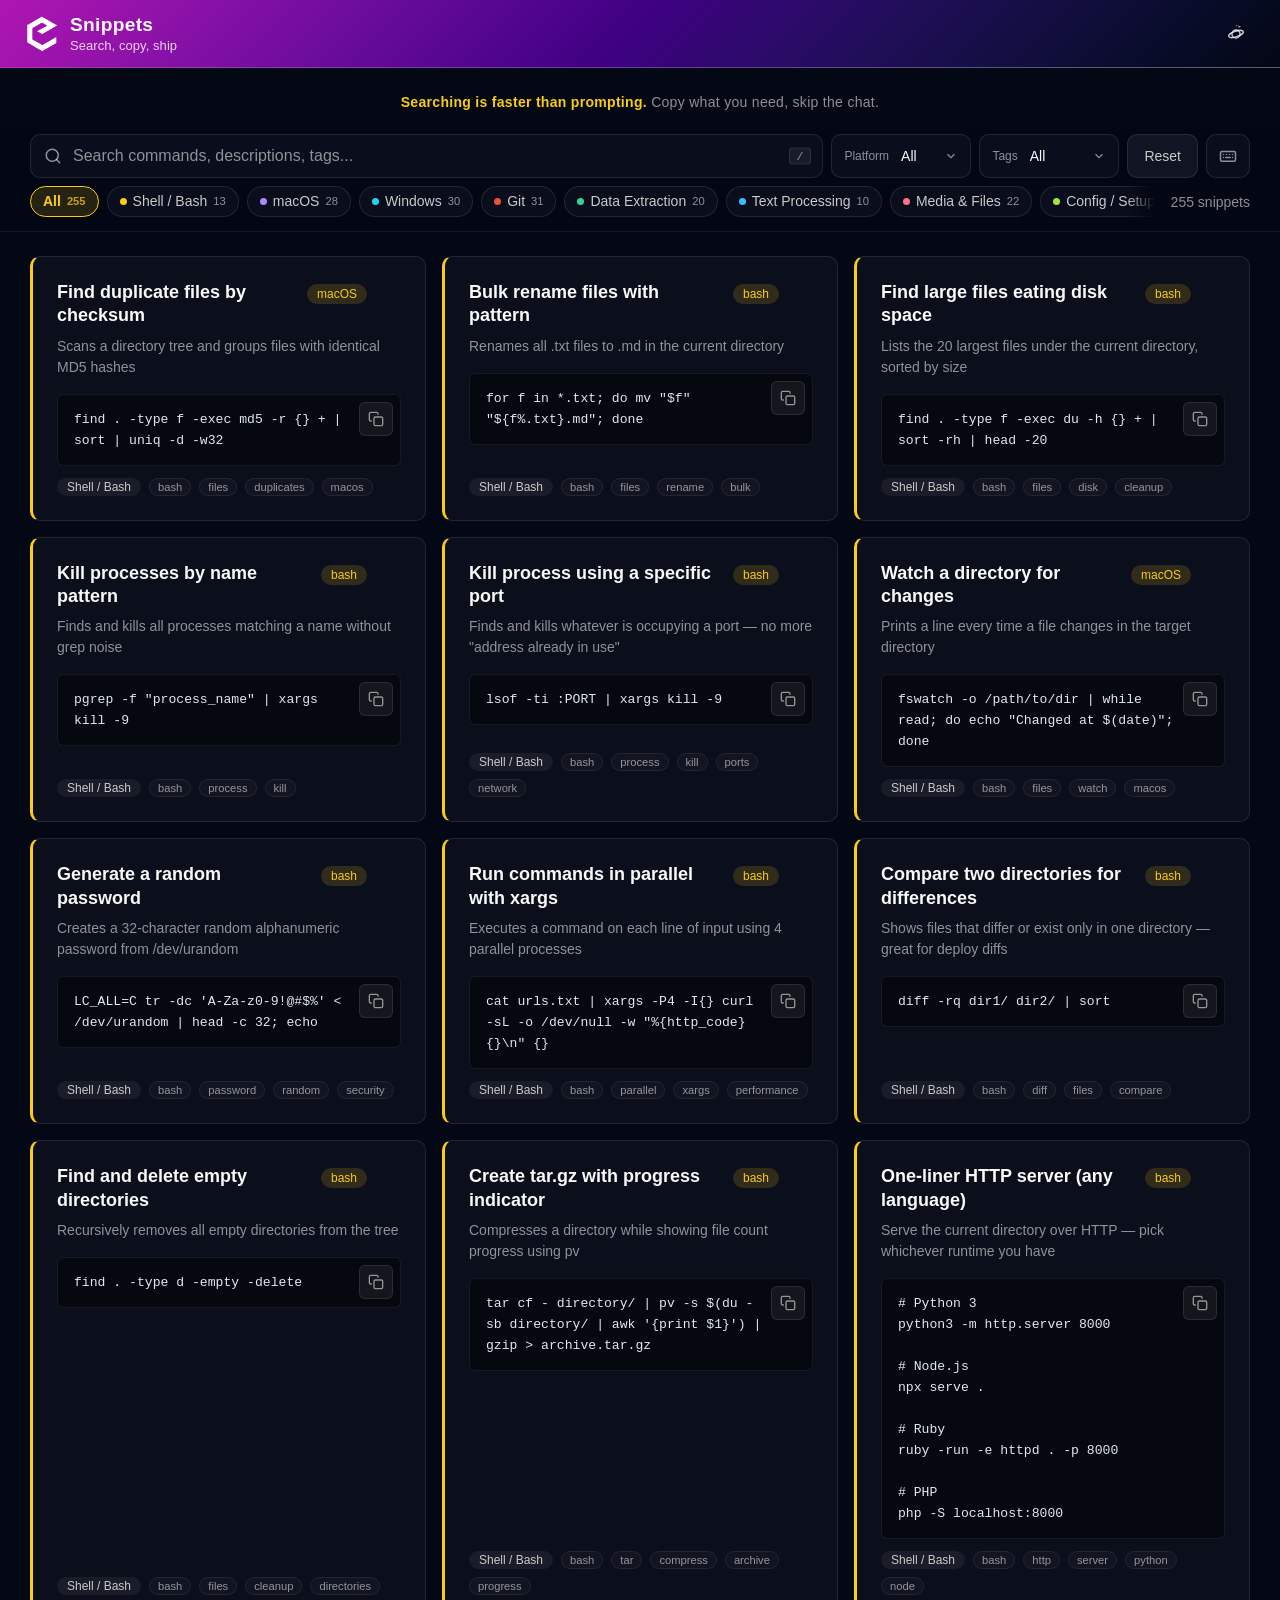
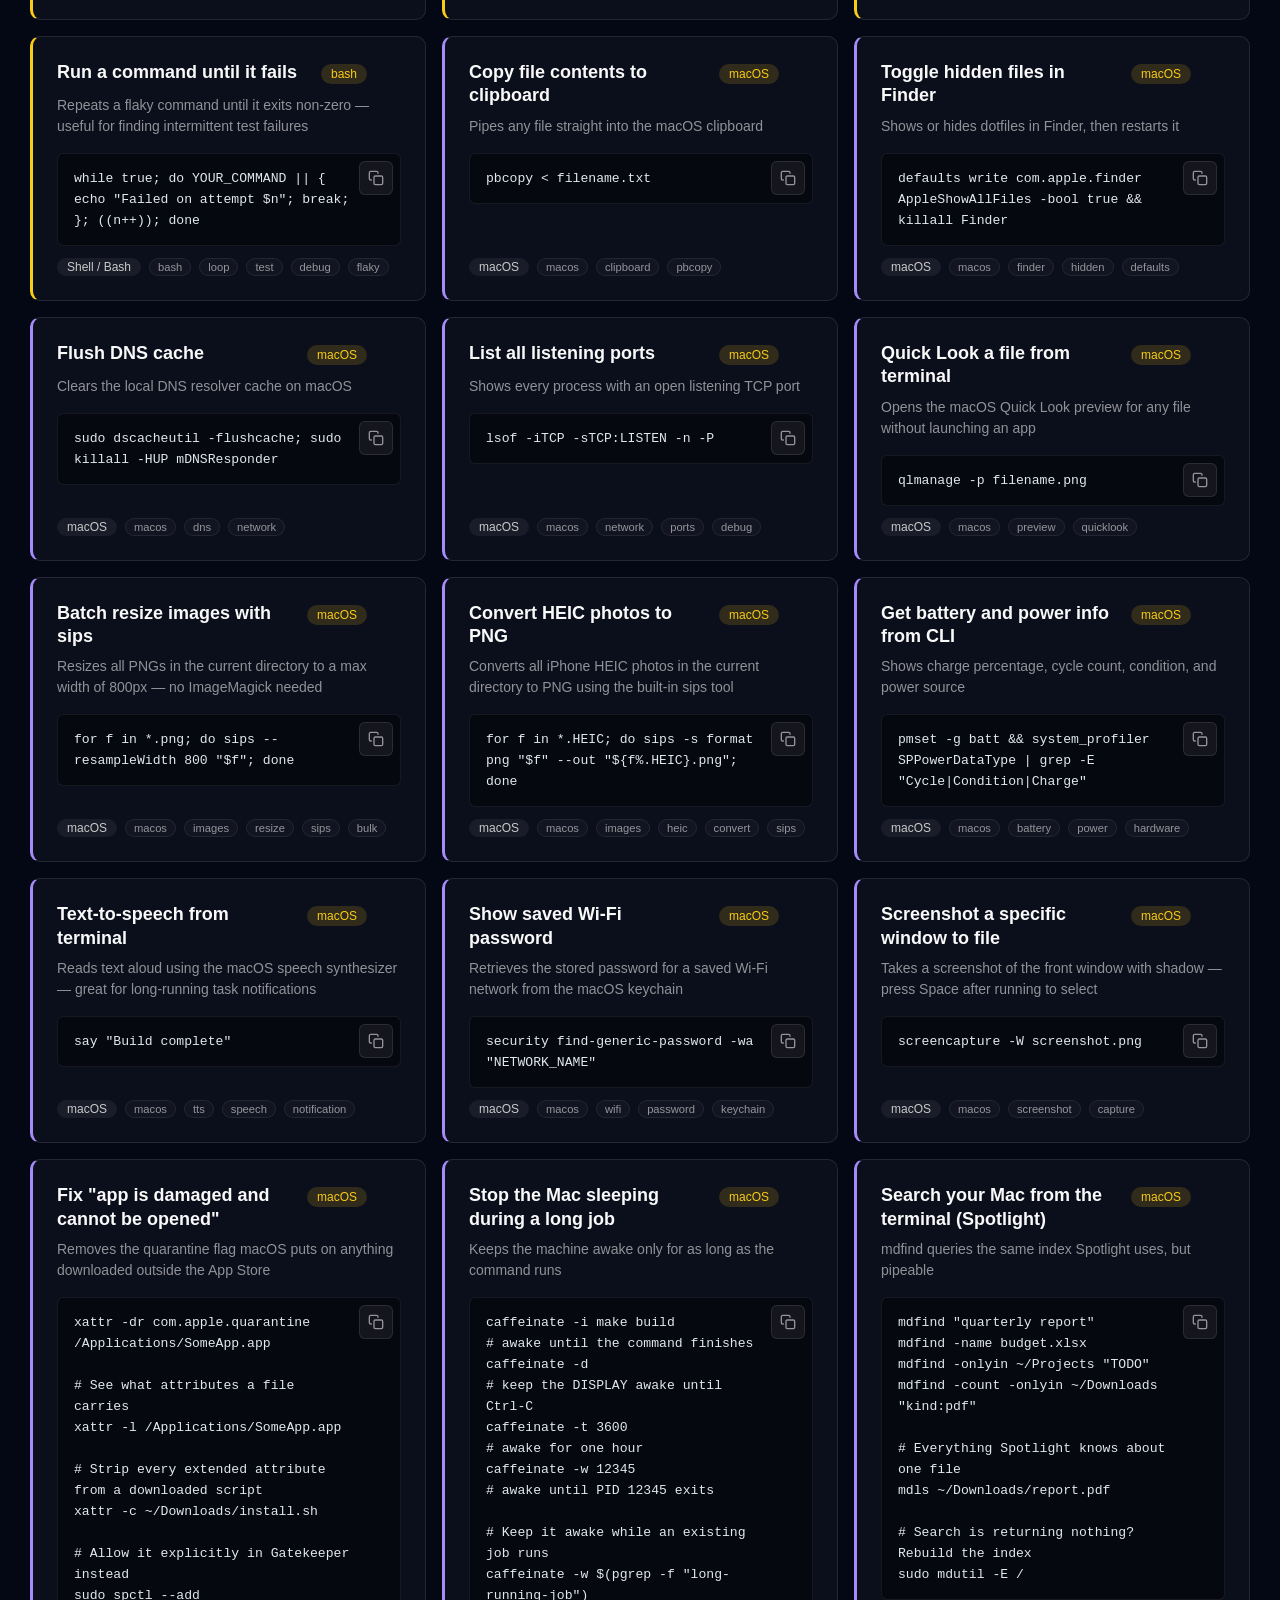
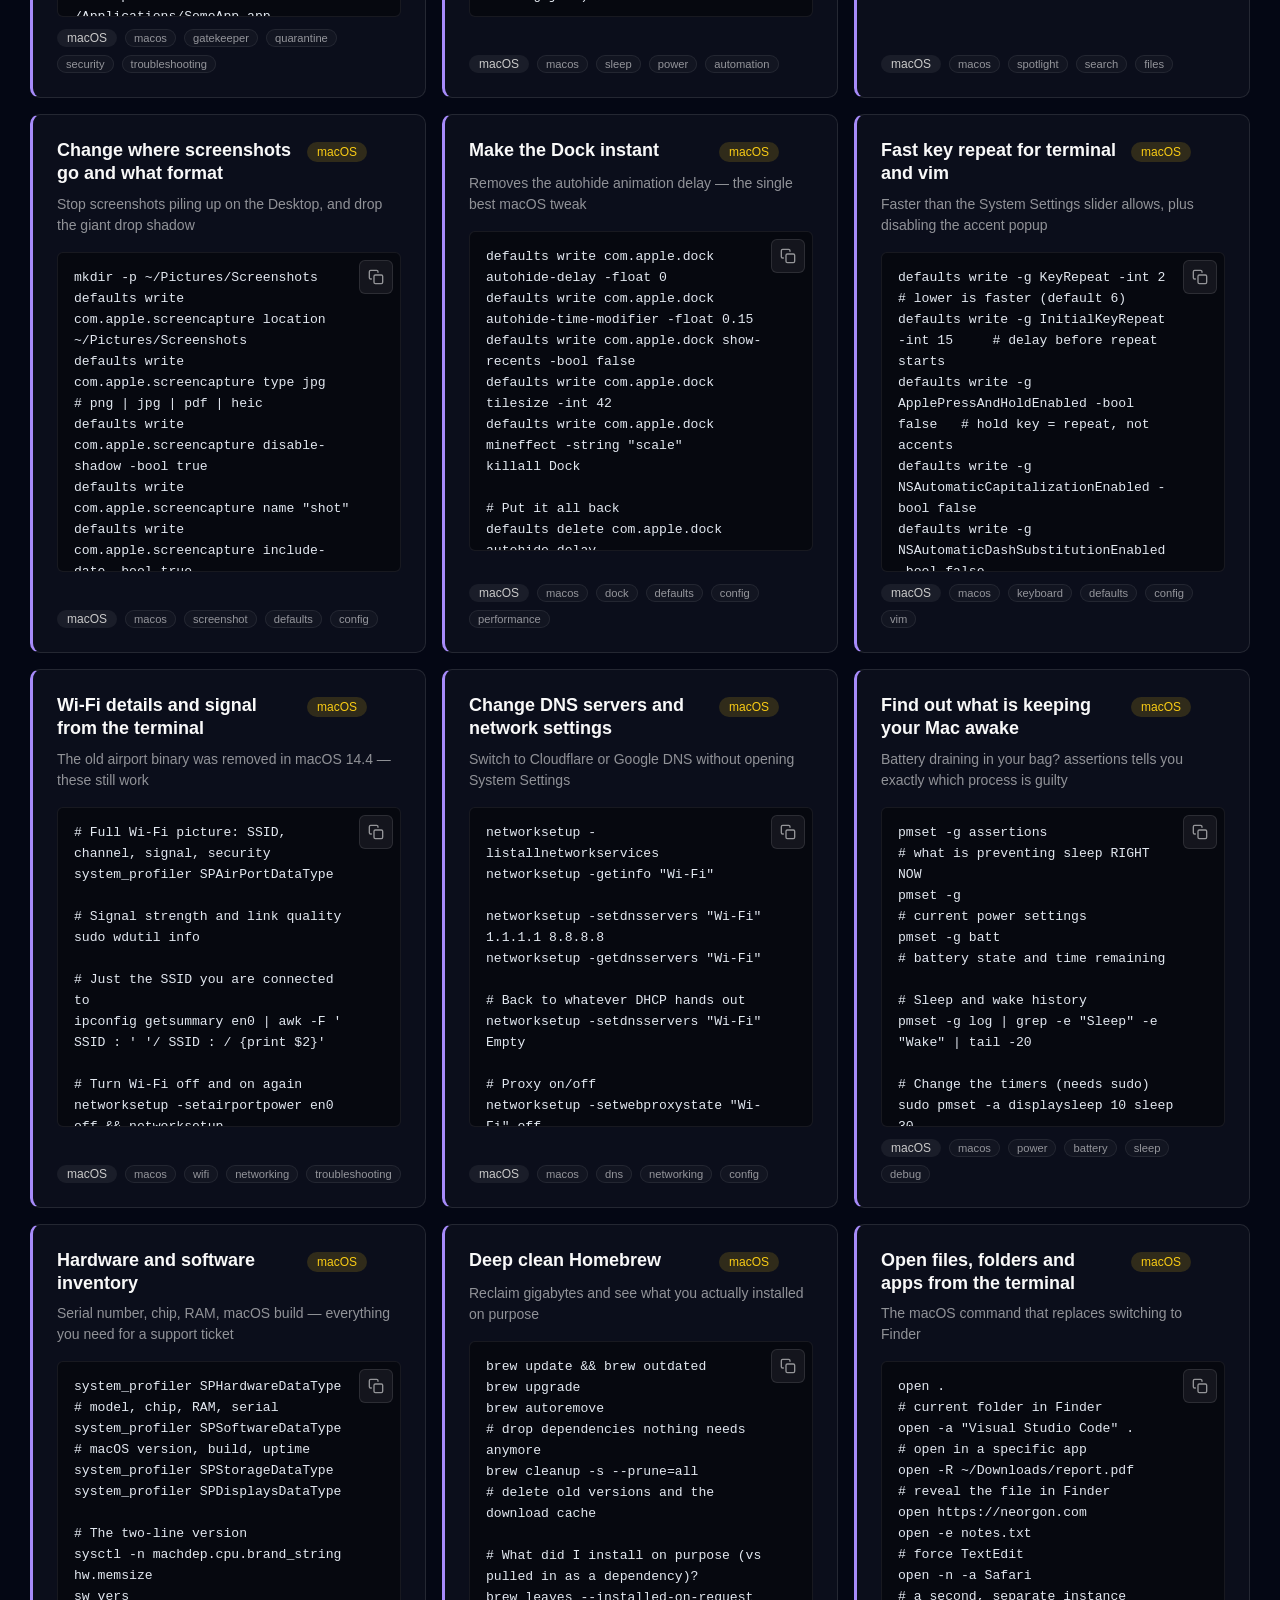
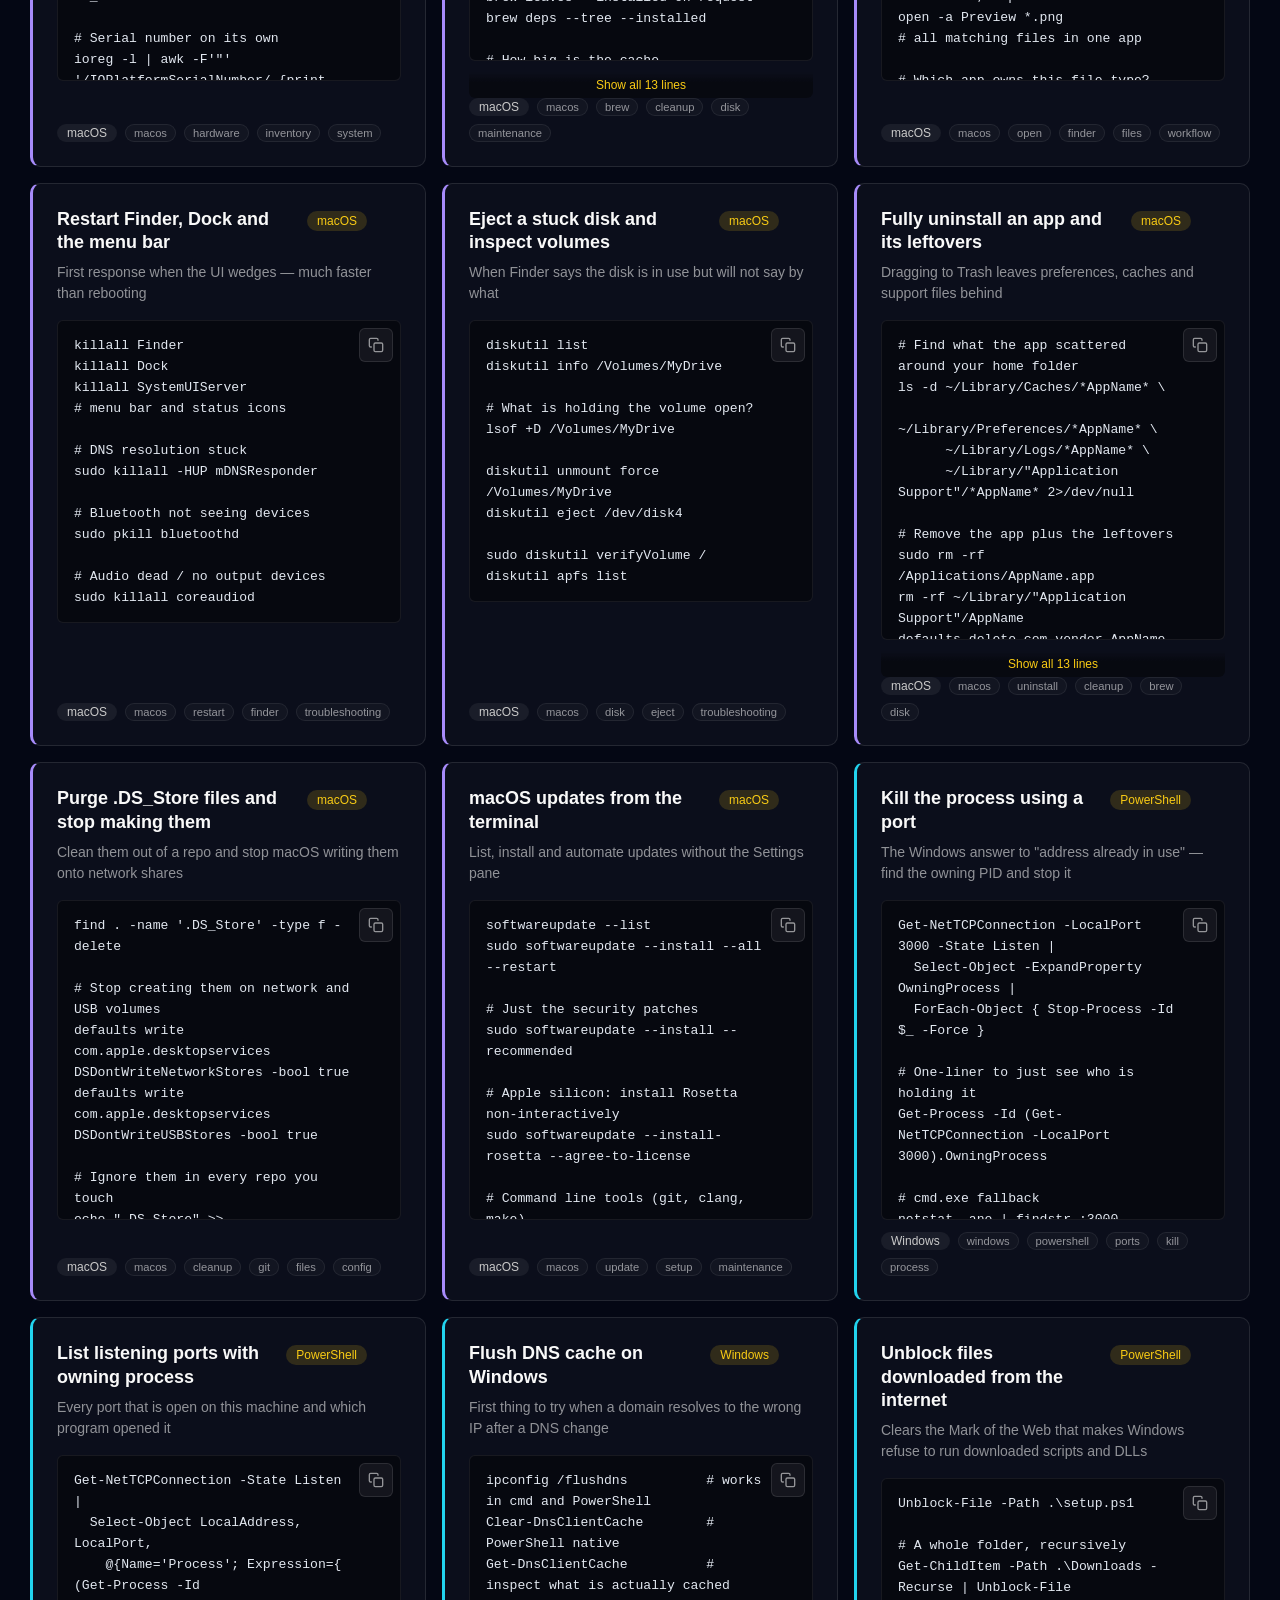
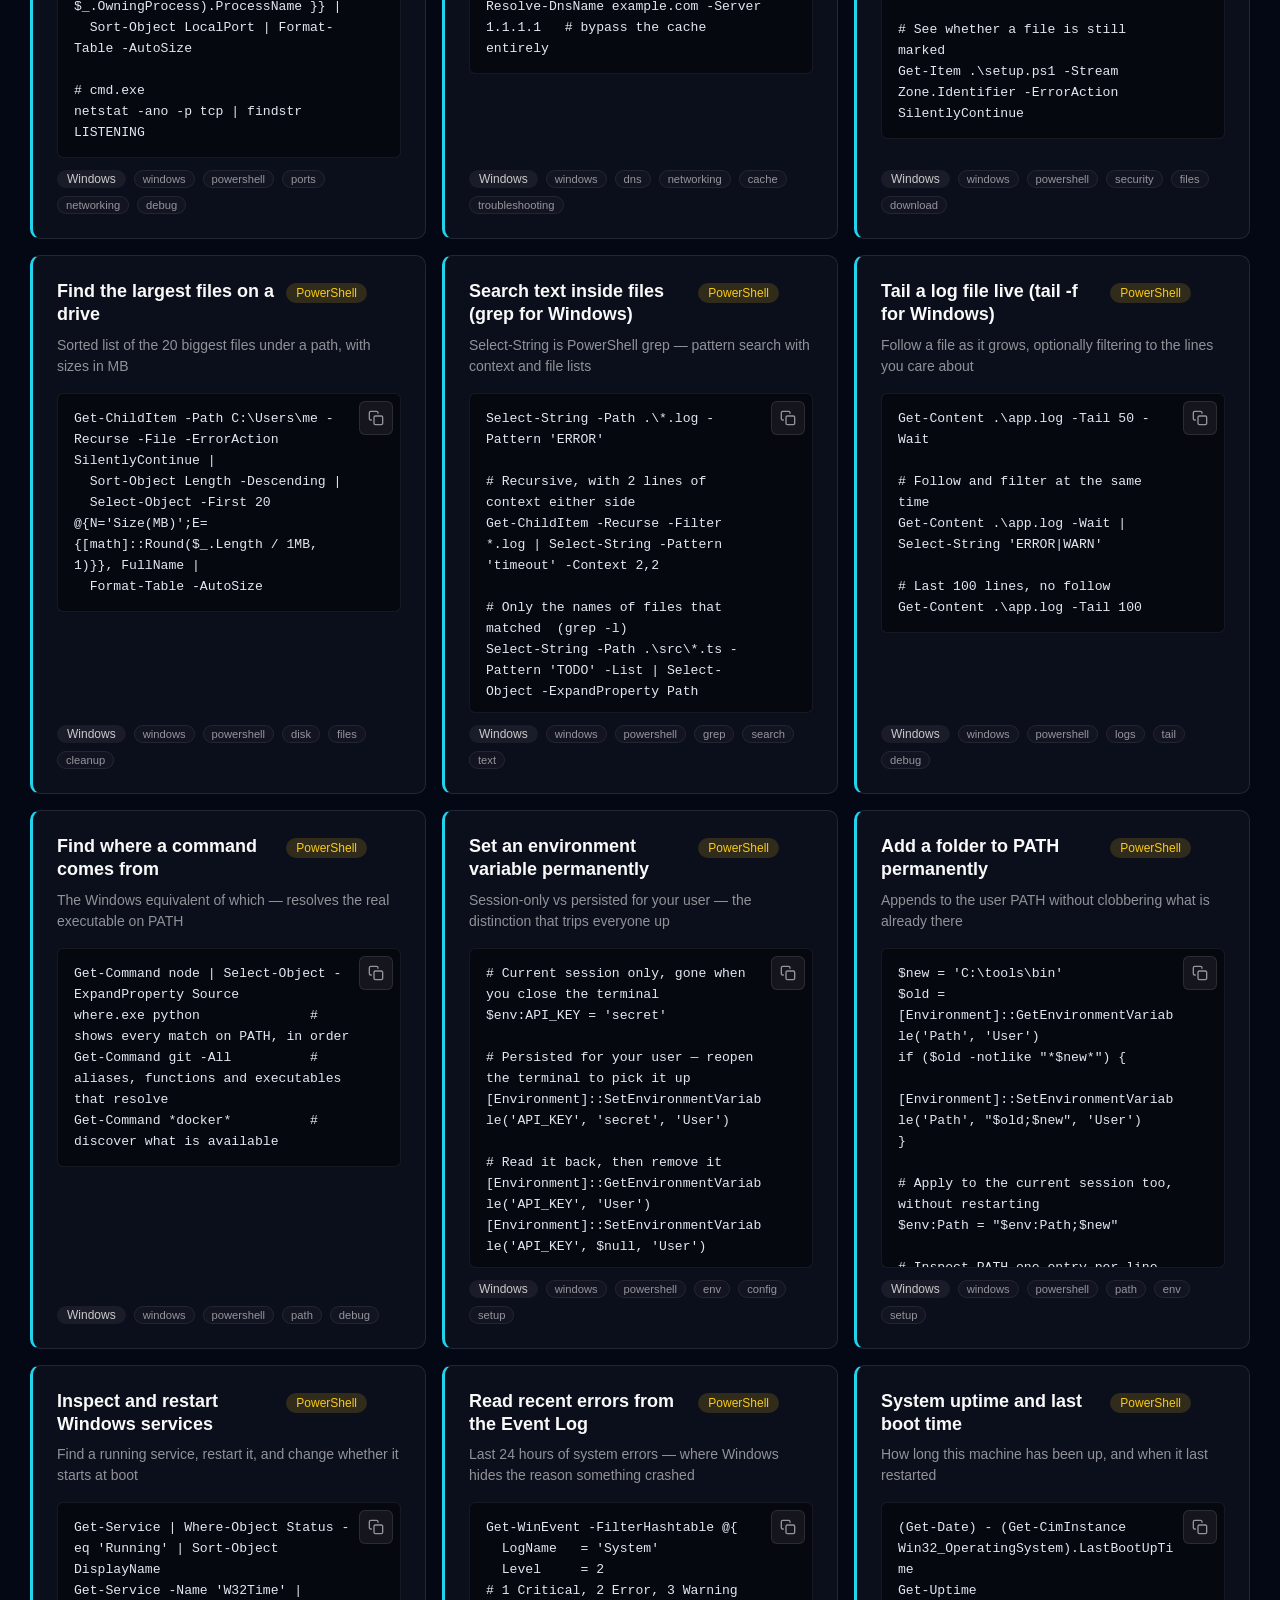
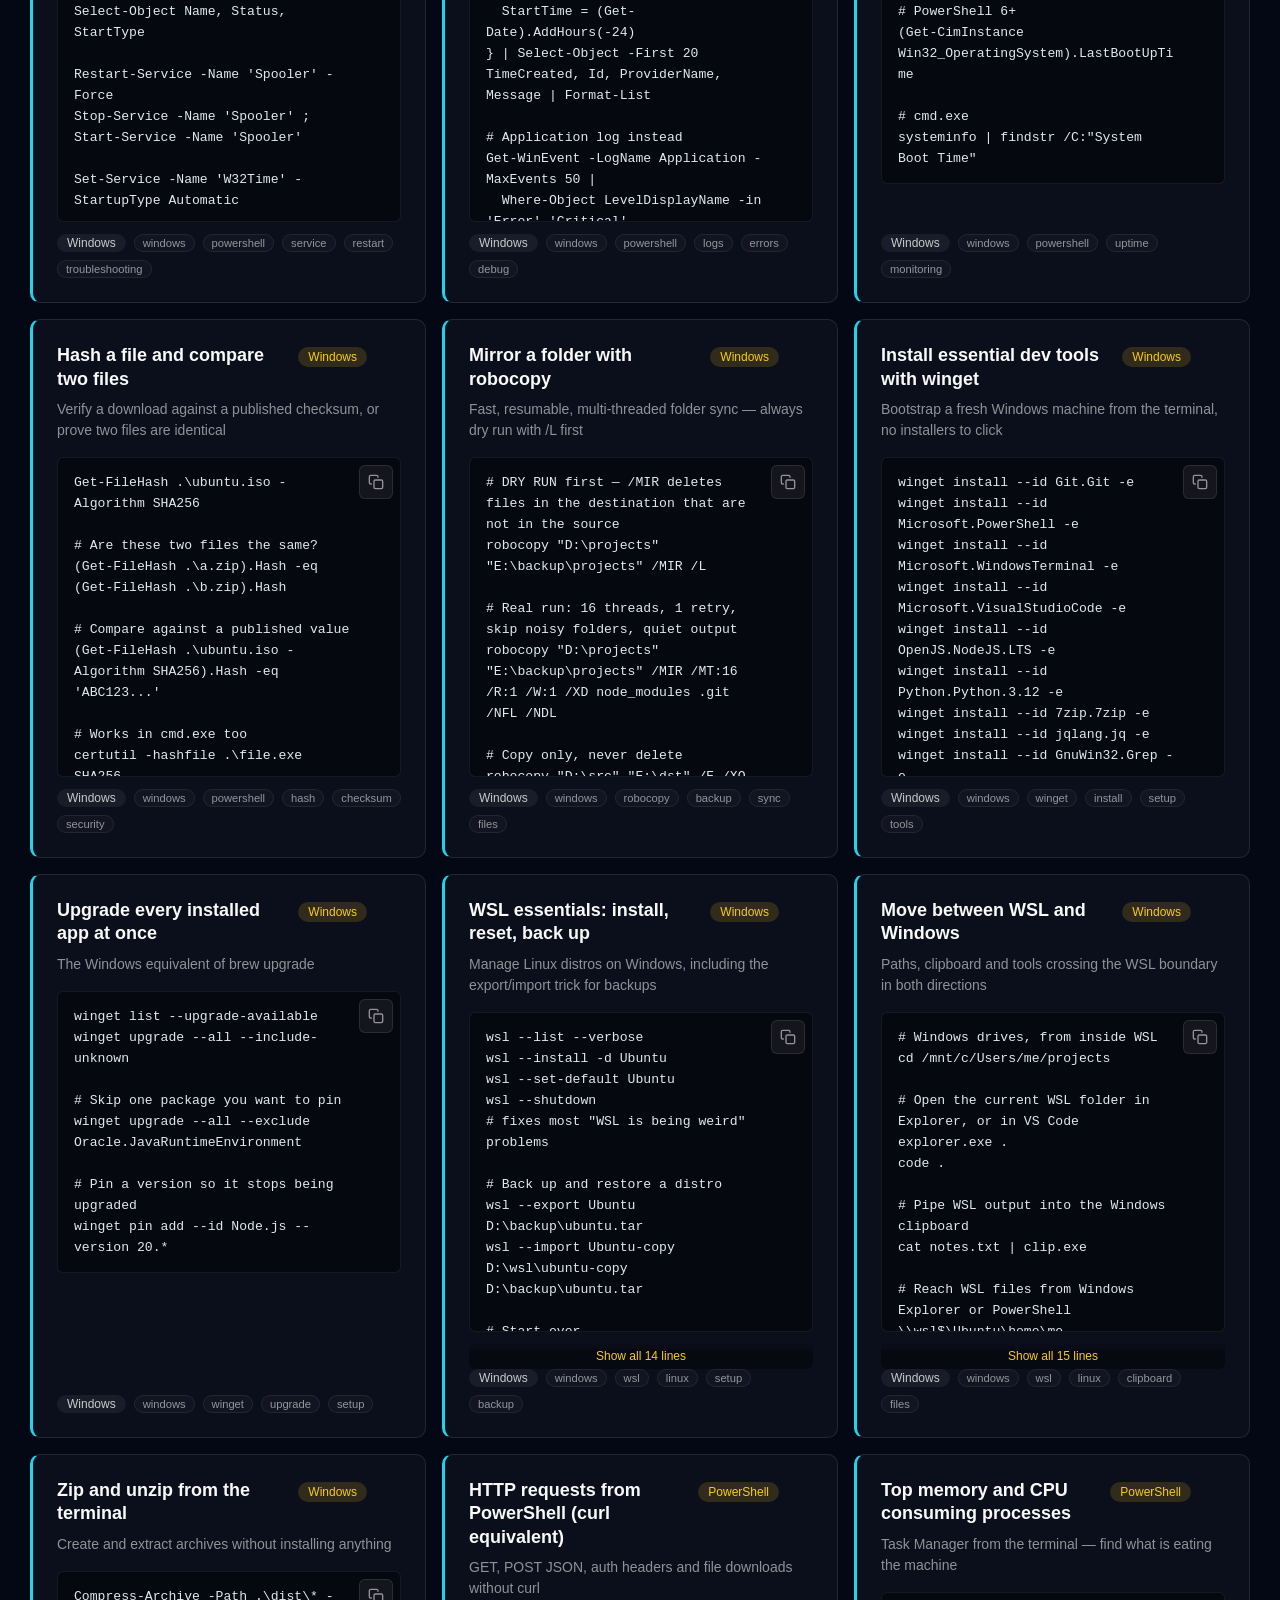
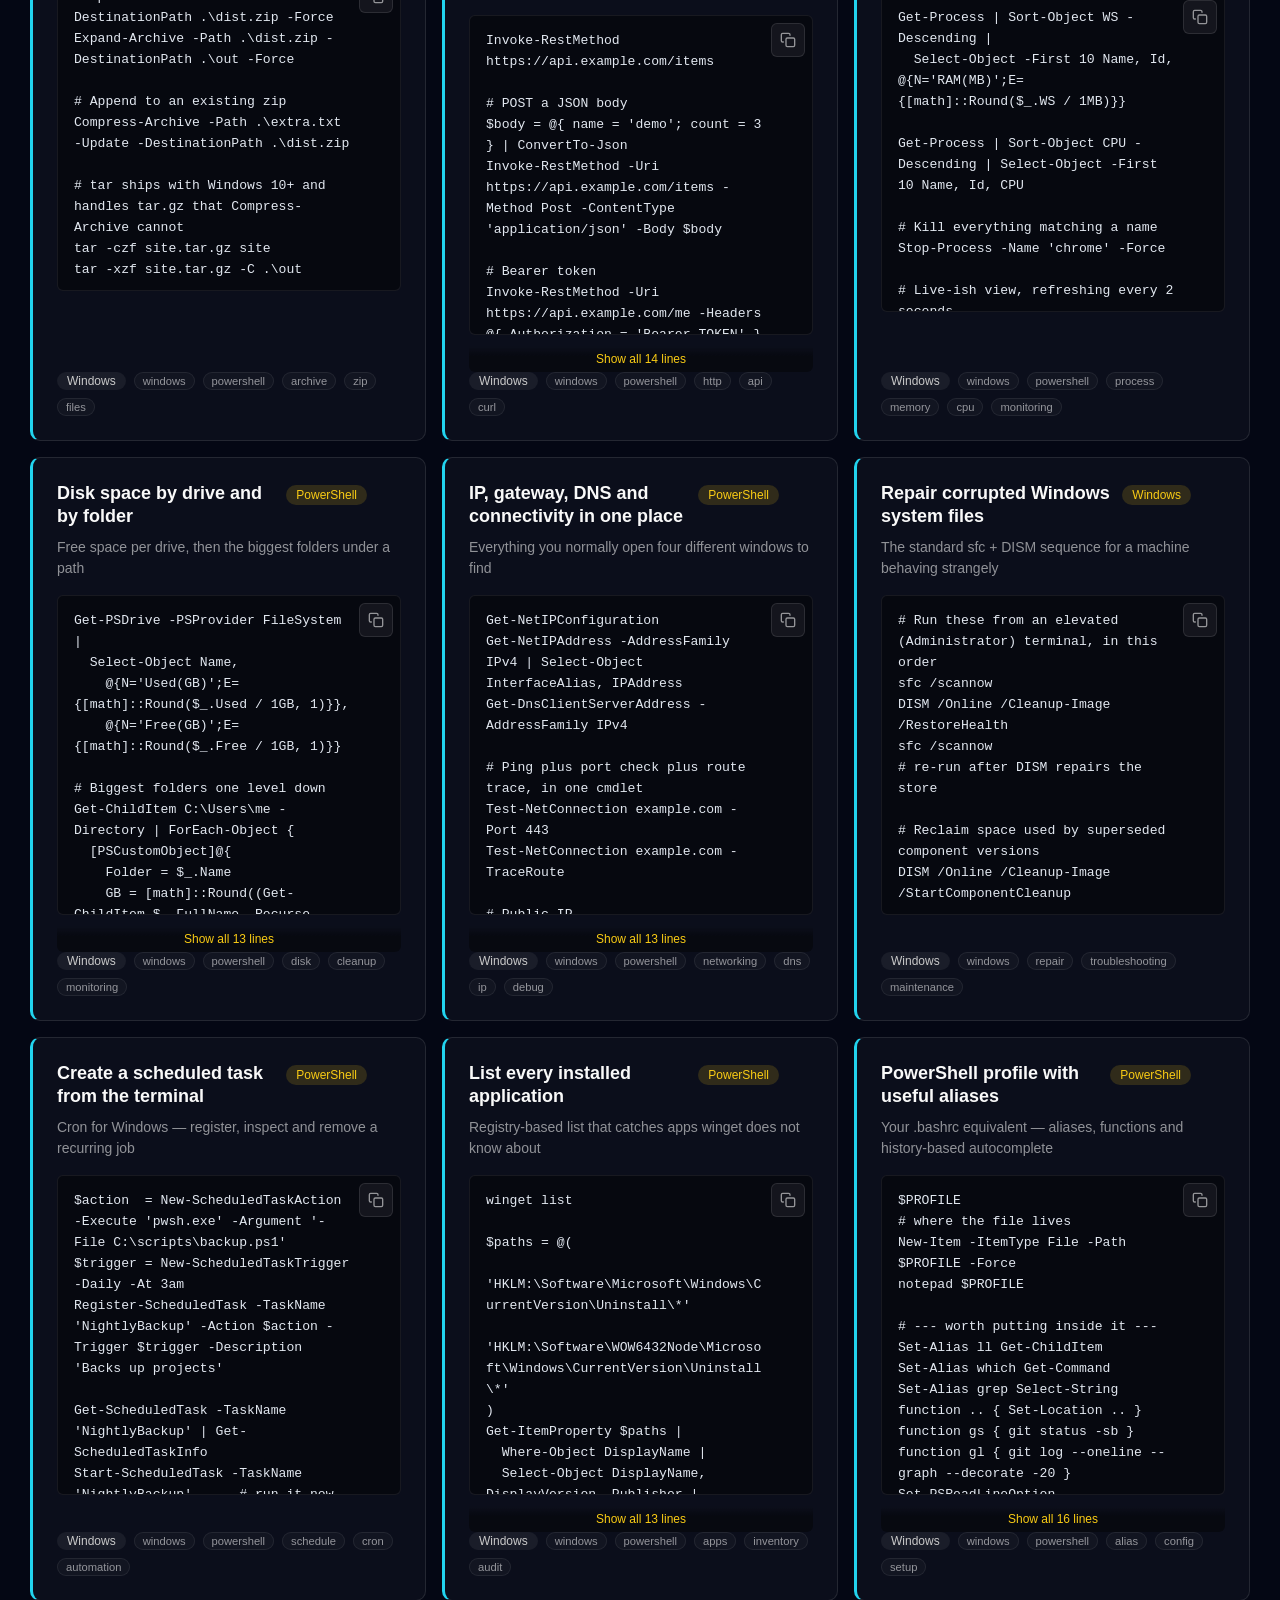
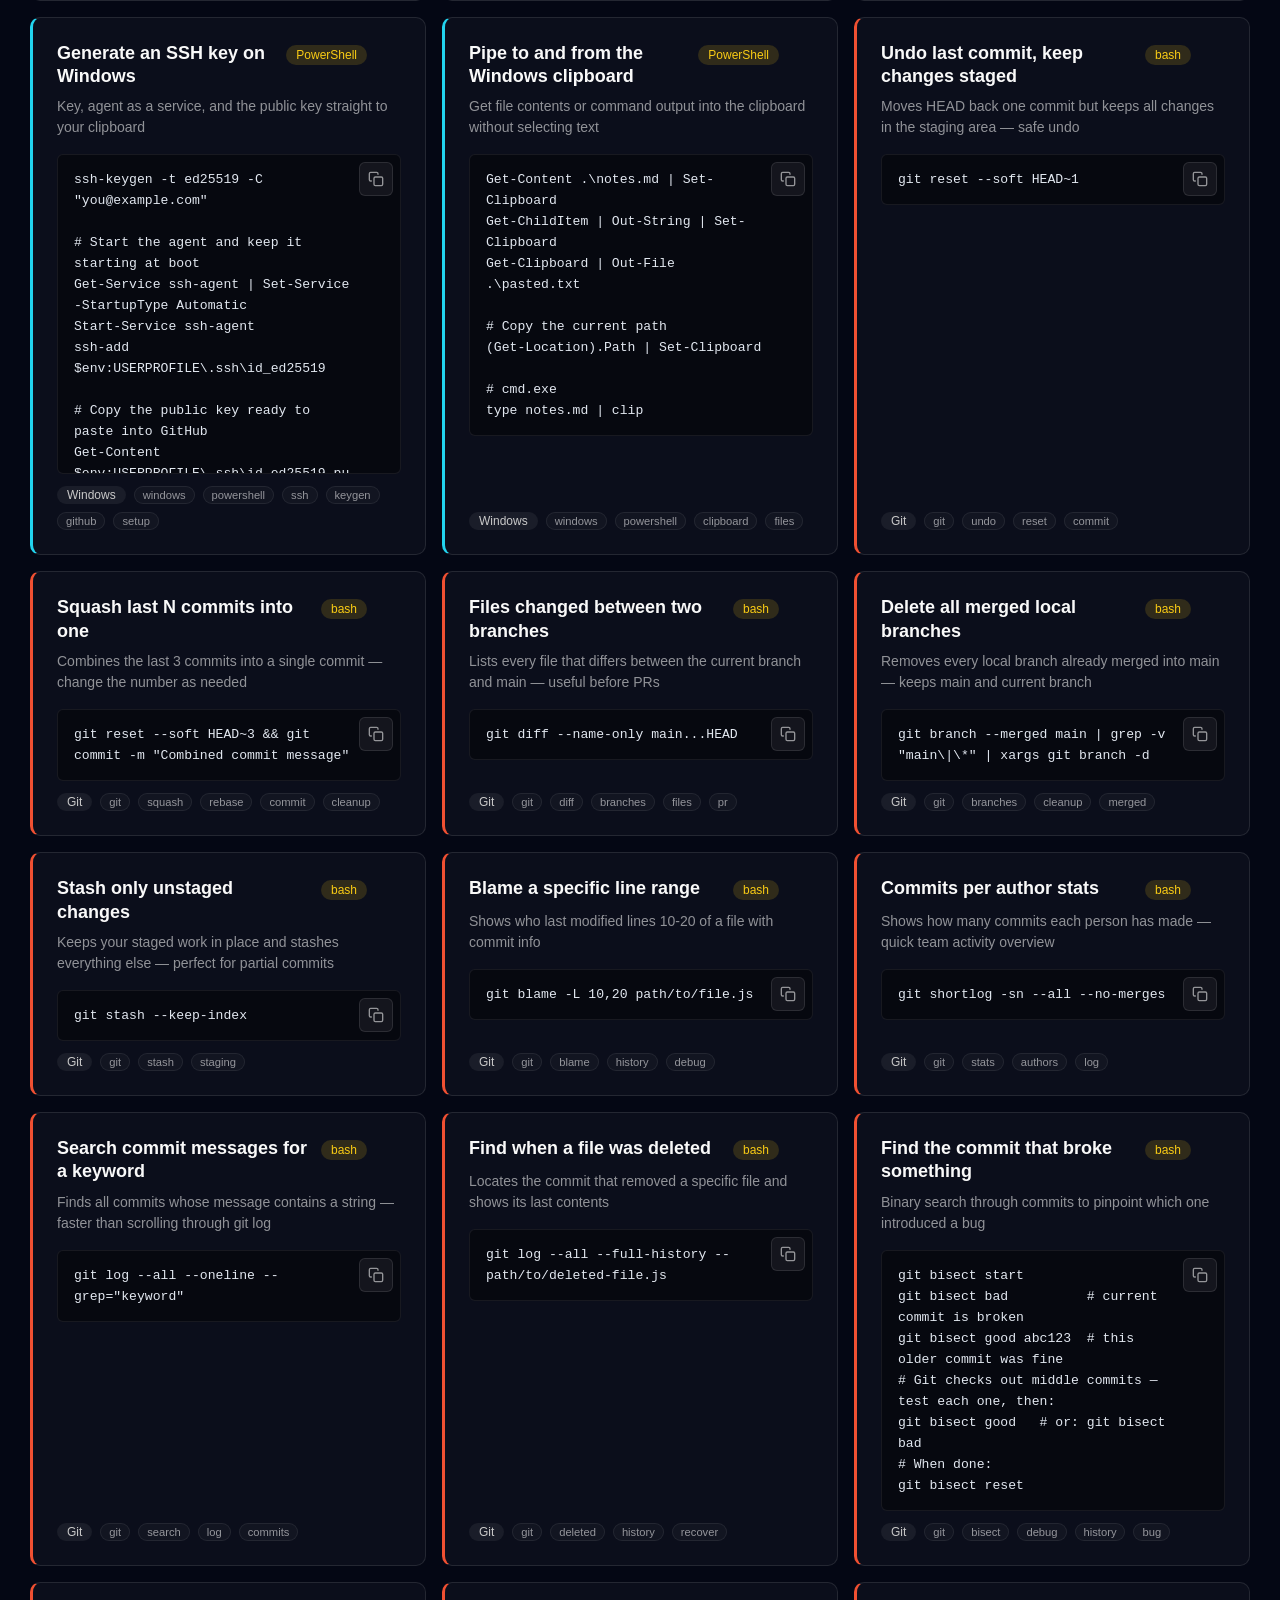
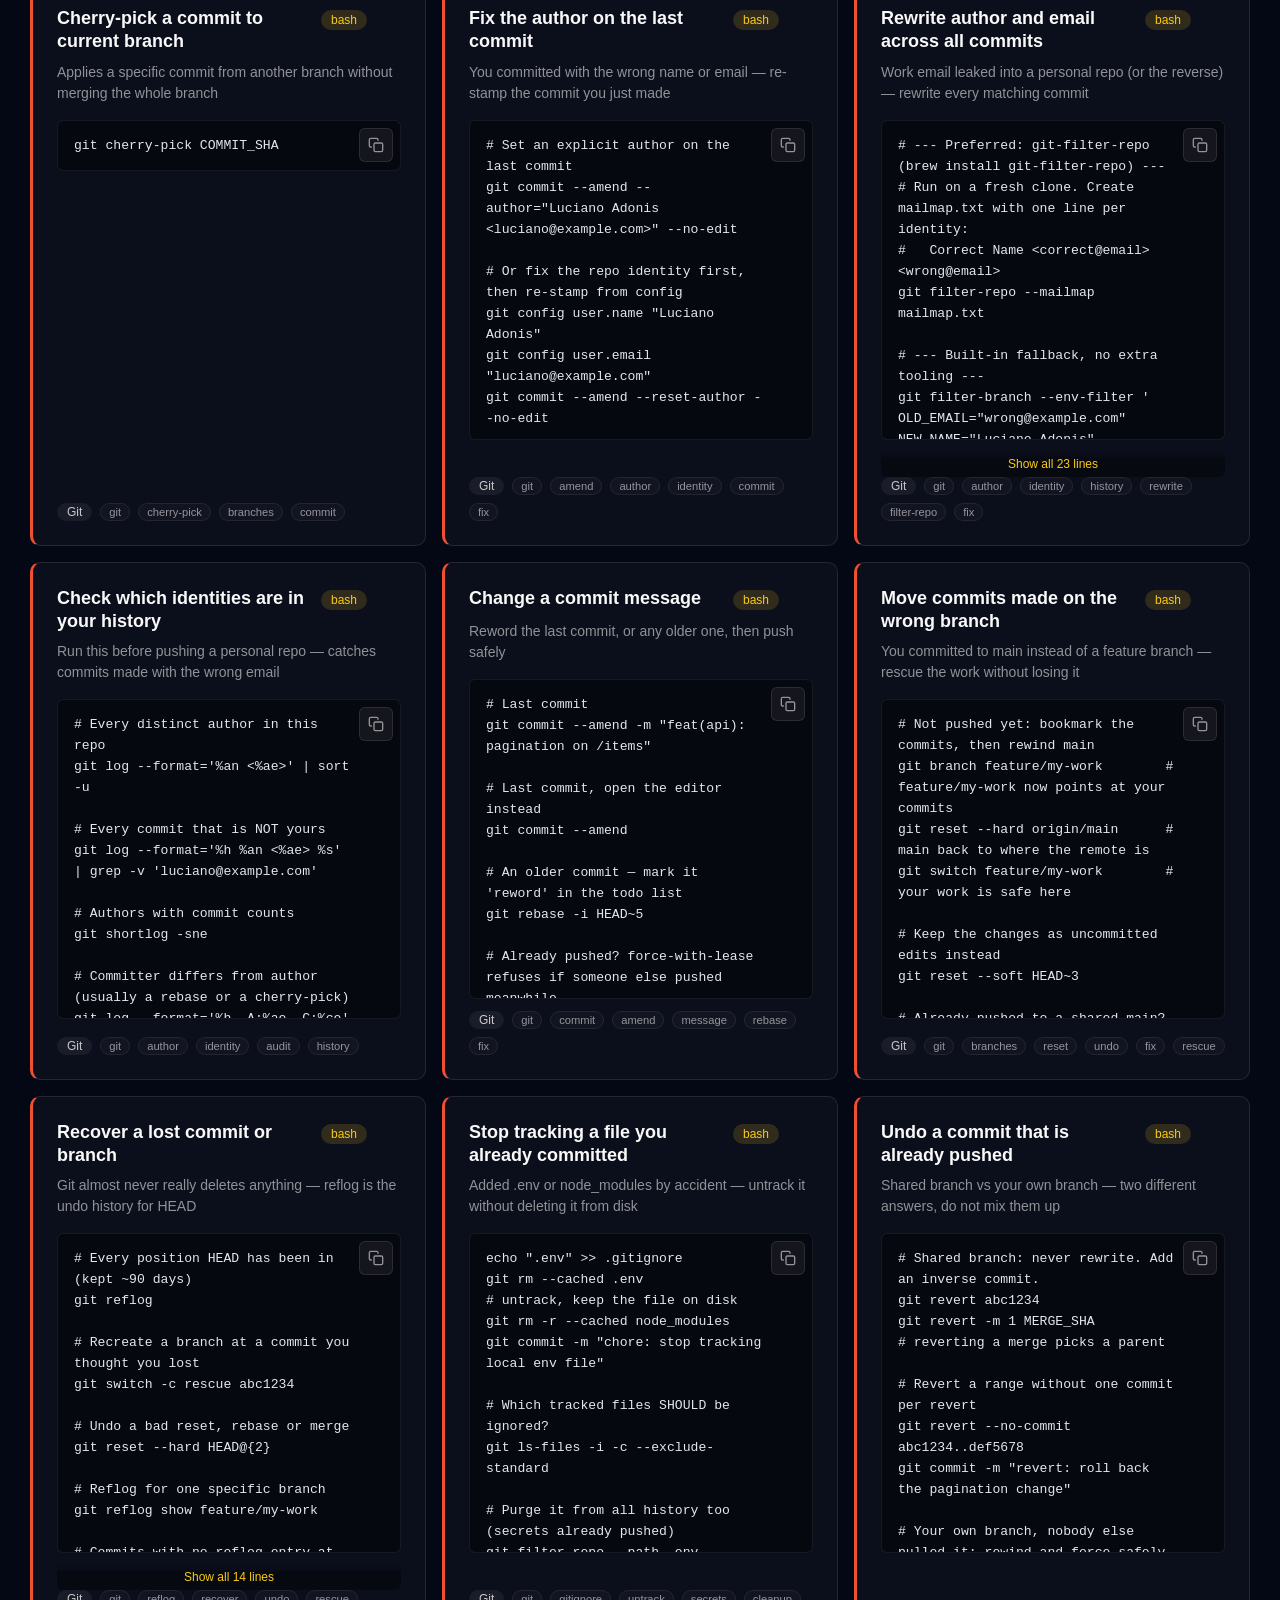
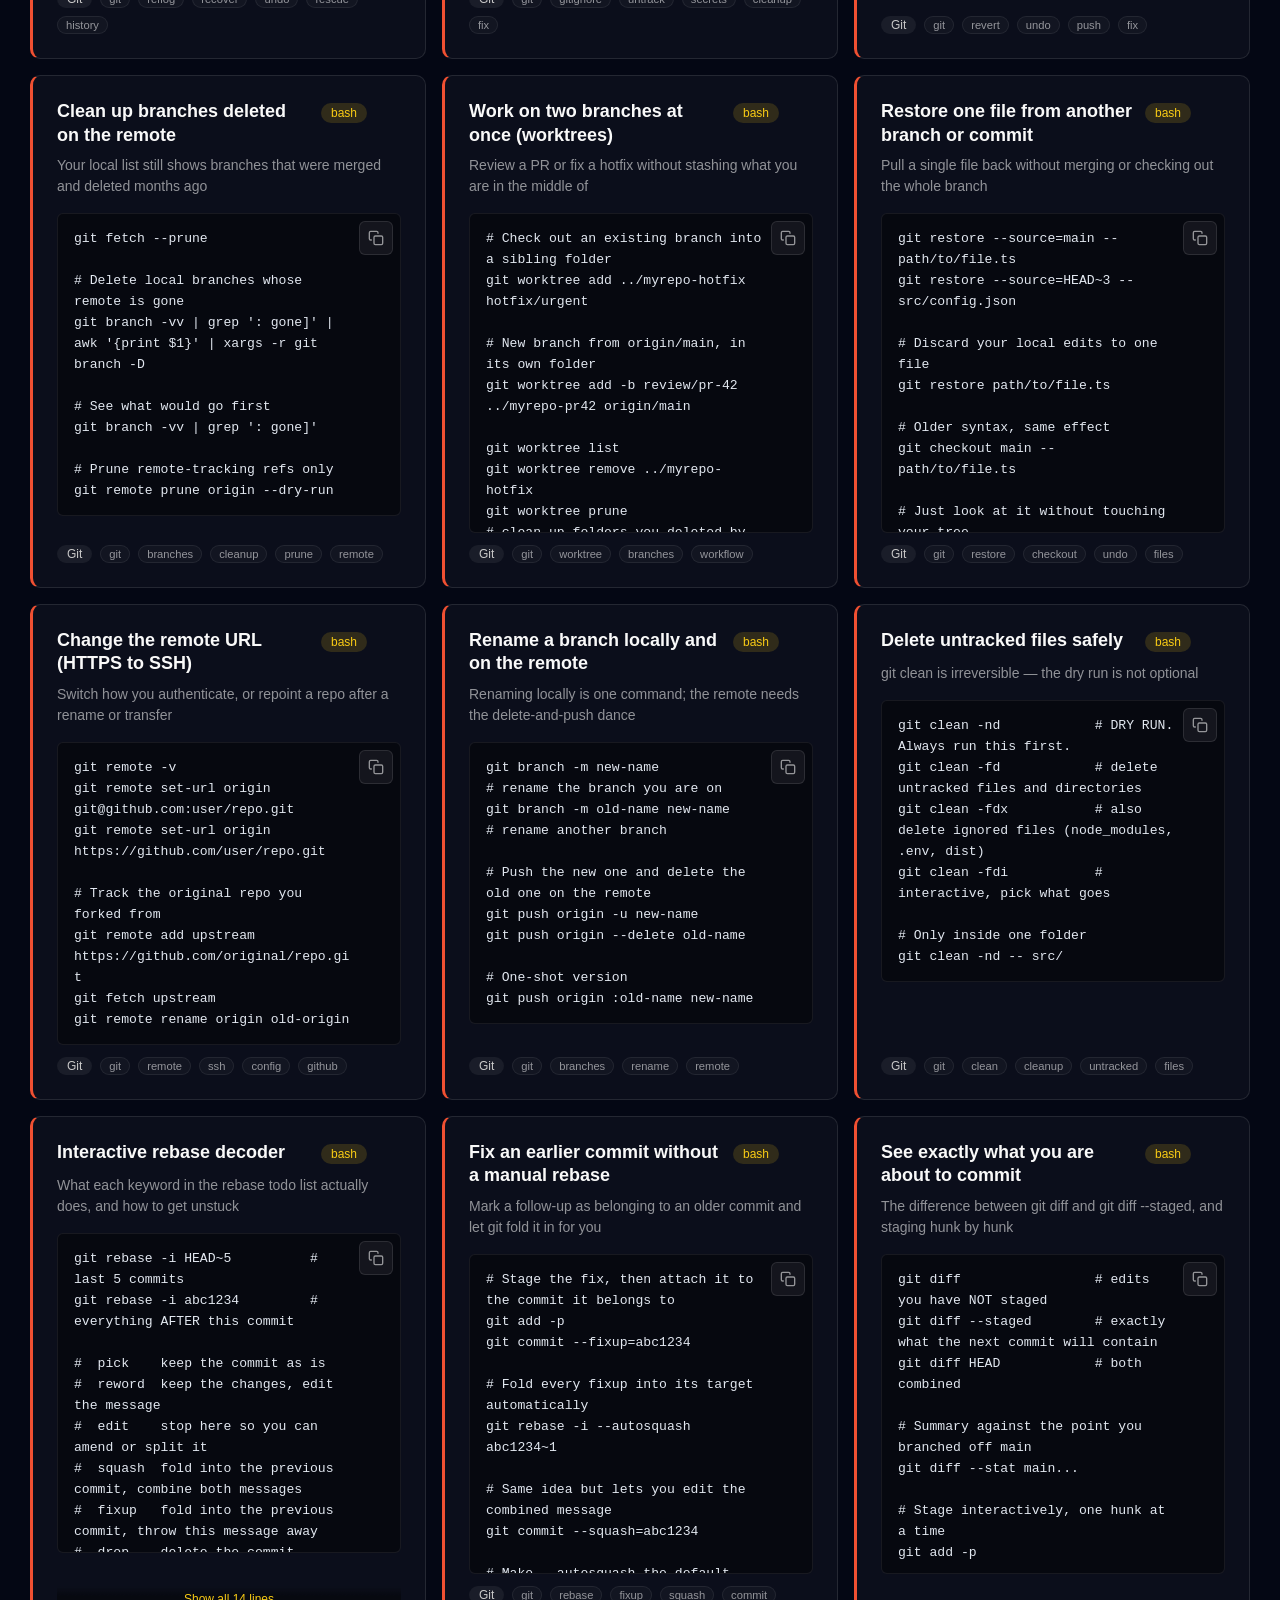
==== commit 026e0225: "feat(header): merge logo+title into one site-home link, planet hub icon, neo-repo source meta" ====
--- a/index.html
+++ b/index.html
@@ -7,7 +7,7 @@
   <meta name="referrer" content="strict-origin-when-cross-origin">
   <meta http-equiv="X-Content-Type-Options" content="nosniff">
   <title>Snippets | Shell, Git, macOS & Windows Command Library</title>
-  <meta name="description" content="255 curated commands for bash, git, macOS, Windows PowerShell, Docker, Kubernetes and ffmpeg. Search, pin and copy — no AI prompting needed">
+  <meta name="description" content="255 curated commands for bash, git, macOS, Windows PowerShell, Docker, Kubernetes and ffmpeg. Search, pin and copy, no AI prompting needed">
   <meta property="og:title" content="Snippets | Shell, Git, macOS & Windows Command Library">
   <meta property="og:description" content="255 curated commands for bash, git, macOS, Windows, Docker and media tooling. Searching is faster than prompting">
   <meta name="neo-repo" content="energon-a-secas/snippets-site">
@@ -55,20 +55,28 @@
 
   <a class="skip-link" href="#main">Skip to content</a>
 
-  <header class="header-bar" data-header-mode="content">
+  <header class="header-bar" data-header-mode="content" data-header-autohide="on">
     <div class="header-logo">
-      <a href="https://neorgon.com/" target="_blank" rel="noopener noreferrer">
-        <img src="energon-classic-logo.png" class="header-logo-img" alt="Neorgon">
-      </a>
       <a href="./" class="header-title-link">
+        <img src="energon-classic-logo.png" class="header-logo-img" alt="">
+        <div class="header-title-wrap">
         <h1>Snippets</h1>
         <div class="header-subtitle">Search, copy, ship</div>
+      
+        </div>
       </a>
     </div>
     <div class="header-right">
       <a class="header-home" href="https://neorgon.com/" title="neorgon.com" aria-label="Neorgon home">
-        <svg viewBox="0 0 24 24" fill="currentColor" xmlns="http://www.w3.org/2000/svg">
-          <path d="M10 20v-6h4v6h5v-8h3L12 3 2 12h3v8z"/>
+        <svg class="nh-hub-icon" viewBox="0 0 24 24" fill="none" stroke="currentColor" stroke-width="1.5" stroke-linecap="round" stroke-linejoin="round" xmlns="http://www.w3.org/2000/svg" aria-hidden="true">
+          <circle cx="12" cy="12" r="4.4"/>
+          <ellipse cx="12" cy="12" rx="8.4" ry="3" transform="rotate(-18 12 12)"/>
+          <g class="nh-orbit">
+            <path d="M17.5 4.2 14.2 2.7l.9 1.4-.6 1.1z" fill="currentColor" stroke="none"/>
+            <circle cx="12.6" cy="3" r=".7" fill="currentColor" stroke="none" opacity=".55"/>
+            <circle cx="11.1" cy="3.3" r=".55" fill="currentColor" stroke="none" opacity=".35"/>
+            <circle cx="9.8" cy="3.7" r=".4" fill="currentColor" stroke="none" opacity=".2"/>
+          </g>
         </svg>
       </a>
     </div>
@@ -136,7 +144,7 @@
   </main>
 
   <footer class="neo-footer" data-footer-mode="minimal">
-    Everything runs in your browser — pins and filters stay on this device.
+    Everything runs in your browser: pins and filters stay on this device.
   </footer>
 
   <div id="help-modal" class="modal">
@@ -151,7 +159,7 @@
         <div><dt><kbd>Esc</kbd></dt><dd>Close menus, leave the search box</dd></div>
         <div><dt><kbd>?</kbd></dt><dd>Show this list</dd></div>
       </dl>
-      <p class="shortcut-note">Filters live in the URL — bookmark or share any view you land on.</p>
+      <p class="shortcut-note">Filters live in the URL: bookmark or share any view you land on.</p>
       <div class="modal-actions">
         <button id="help-close" class="btn-secondary">Close</button>
       </div>
--- a/css/style.css
+++ b/css/style.css
@@ -94,9 +94,13 @@
   position: sticky;
   top: var(--header-h, 68px);
   z-index: 90;
+  transition: top .2s ease;
   background: var(--bg);
   border-bottom: 1px solid var(--border-subtle);
 }
+/* Autohide companion: when the kit bar leaves, the toolbar takes the top
+   (the bar and toolbar are not siblings here, so :has() instead of ~). */
+body:has(.header-bar.header-hidden) .toolbar { top: 0; }
 @supports (backdrop-filter: blur(1px)) {
   .toolbar {
     background: color-mix(in srgb, var(--bg) 86%, transparent);
--- a/css/neorgon-header.css
+++ b/css/neorgon-header.css
@@ -352,6 +352,11 @@
   transition-duration: .2s;
   transition-timing-function: var(--header-ease-in, ease);
 }
+/* Keyboard focus entering a hidden bar reveals it: focus must never sit
+   on an off-screen control (WCAG 2.4.7, and 2.2's 2.4.11). header.js
+   drops the class on focusin so the next scroll decision agrees with
+   what is painted; this rule covers the frame in between. */
+.header-bar.header-hidden:focus-within { transform: none; }
 
 /* ── Logo block ──────────────────────────────────────────────── */
 .header-logo {
@@ -369,7 +374,8 @@
   filter: brightness(0) invert(1);
   transition: transform .28s var(--header-ease, ease);
 }
-.header-logo-img:hover { transform: scale(1.06) rotate(-4deg); }
+.header-logo-img:hover,
+.header-title-link:hover .header-logo-img { transform: scale(1.06) rotate(-4deg); }
 
 /* min-height also fixes a target-size failure: at <=700px the subtitle is
    hidden and this link collapses to 22px, under the 24px WCAG 2.5.8
@@ -383,6 +389,26 @@
   justify-content: center;
   min-height: var(--header-control-h);
 }
+/* Current contract: mark + name are ONE anchor to the site's own home
+   (the img rides inside .header-title-link with alt=""), so the link's
+   accessible name is the title text and the logo stops being a second,
+   differently-behaved link. Scoped with :has() so the retired two-anchor
+   markup keeps rendering unchanged wherever it still exists. */
+.header-title-link:has(> .header-logo-img, > picture) {
+  flex-direction: row;
+  align-items: center;
+  gap: 10px;
+}
+.header-title-wrap {
+  display: flex;
+  flex-direction: column;
+  justify-content: center;
+  min-width: 0;
+}
+/* The one visible cue that the name is a control: the title warms to the
+   accent on hover. Kept subtle; the cursor and the logo tilt do the rest. */
+.header-logo h1 { transition: color .2s var(--header-ease, ease); }
+.header-title-link:hover h1 { color: var(--header-accent); }
 /* rem, not em: a shared component must not rescale because a site set its
    own body font-size. 1.2rem == 19.2px == today's rendered size.
 
@@ -589,6 +615,25 @@
   height: var(--header-icon-solid, 20px);
   display: block;
 }
+
+/* ── Hub glyph: inclined planet + orbiting rocket ────────────────
+   .header-home now carries the kit's planet SVG (markup contract in
+   the README) — the one header link to neorgon.com, tooltip
+   "neorgon.com". Idle it is a still planet with the rocket parked;
+   on hover or keyboard focus the rocket does laps, smoke trailing.
+   Stroked glyph, so it sizes with --header-icon, not the solid token. */
+.header-home svg.nh-hub-icon {
+  width: var(--header-icon, 22px);
+  height: var(--header-icon, 22px);
+}
+.header-home .nh-orbit {
+  transform-origin: 12px 12px; /* viewBox centre — the planet */
+}
+.header-home:hover .nh-orbit,
+.header-home:focus-visible .nh-orbit {
+  animation: nh-orbit-lap 1.4s linear infinite;
+}
+@keyframes nh-orbit-lap { to { transform: rotate(360deg); } }
 
 /* ── Overflow toggle (⋯) — injected by header.js ─────────────── */
 .header-overflow { position: relative; display: flex; }
@@ -789,7 +834,10 @@
   .header-bar[data-header-autohide="on"],
   .header-bar[data-header-autohide="on"].header-hidden { transition: none; }
   .header-logo-img { transition: none; }
-  .header-logo-img:hover { transform: none; }
+  .header-logo-img:hover,
+  .header-title-link:hover .header-logo-img { transform: none; }
+  .header-home:hover .nh-orbit,
+  .header-home:focus-visible .nh-orbit { animation: none; }
   .header-menu.open { animation: none; }
   .header-overflow-toggle:active,
   .header-theme-toggle:active,
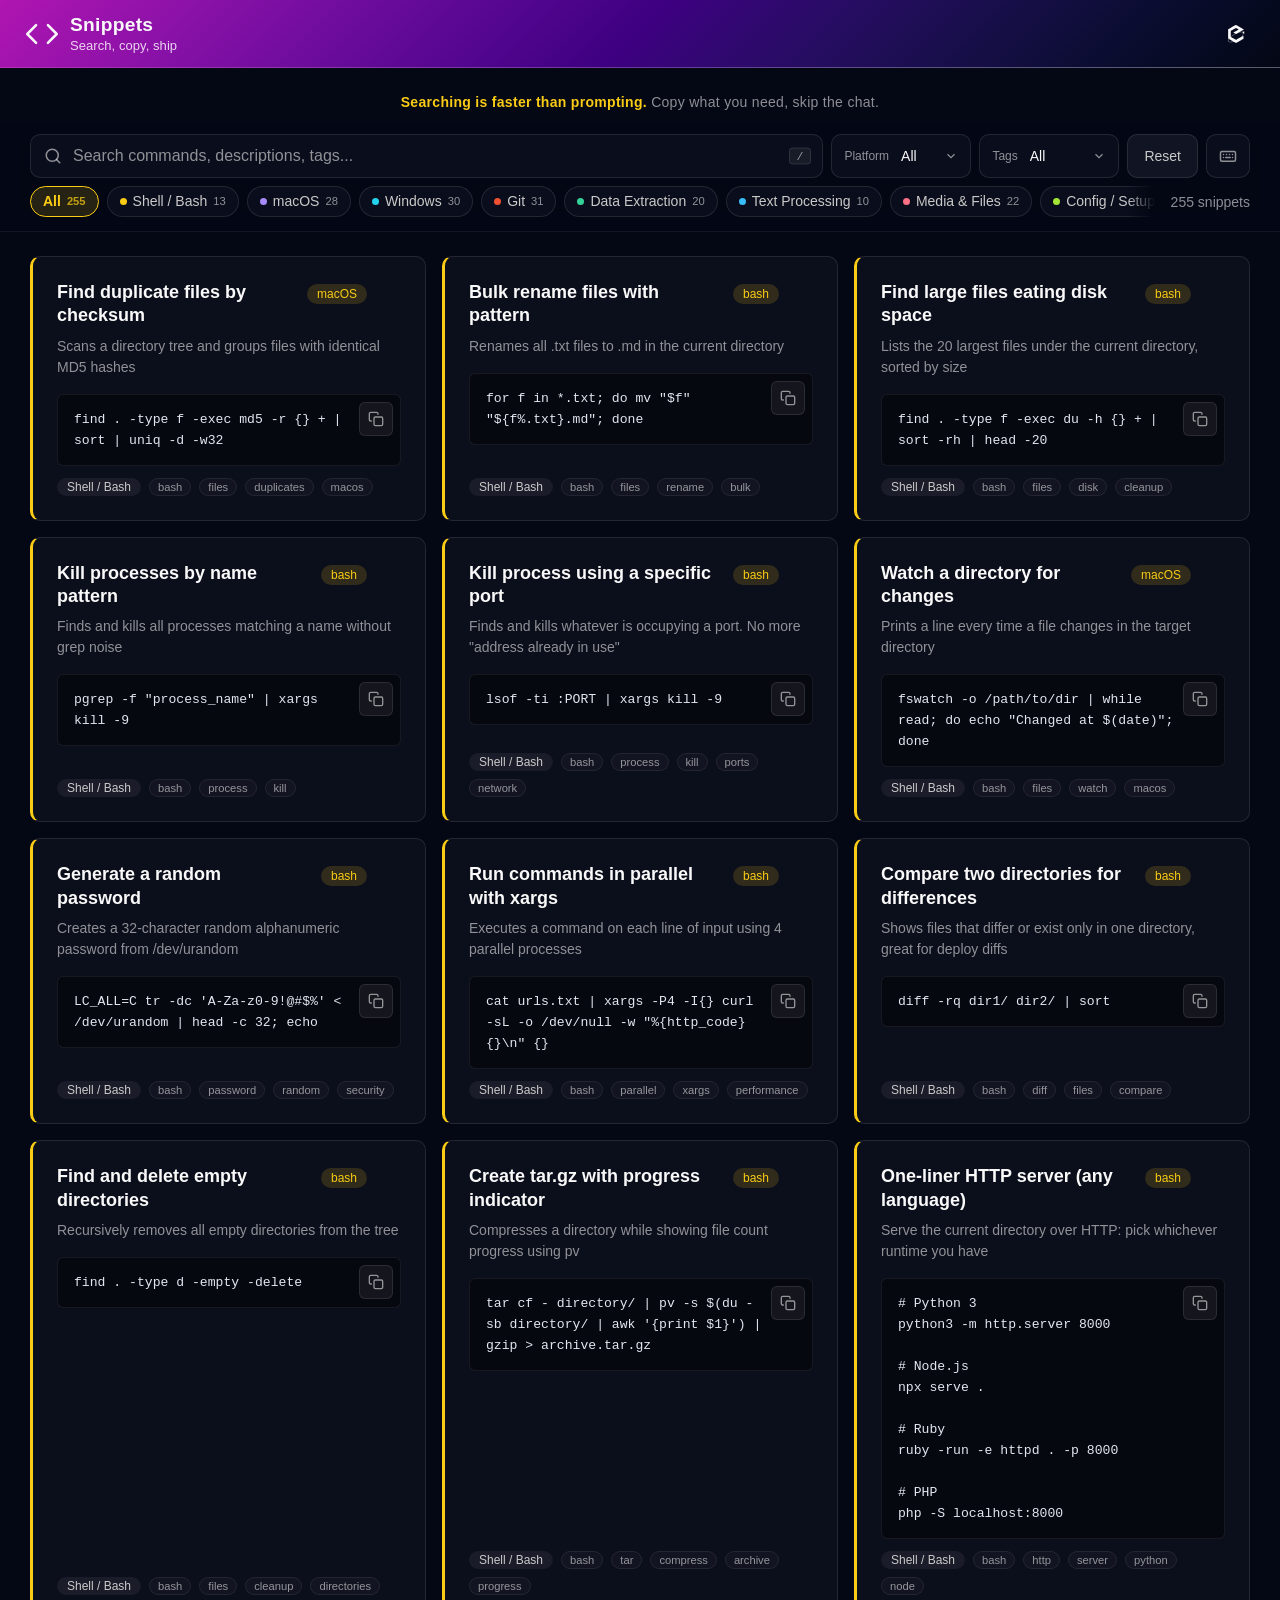
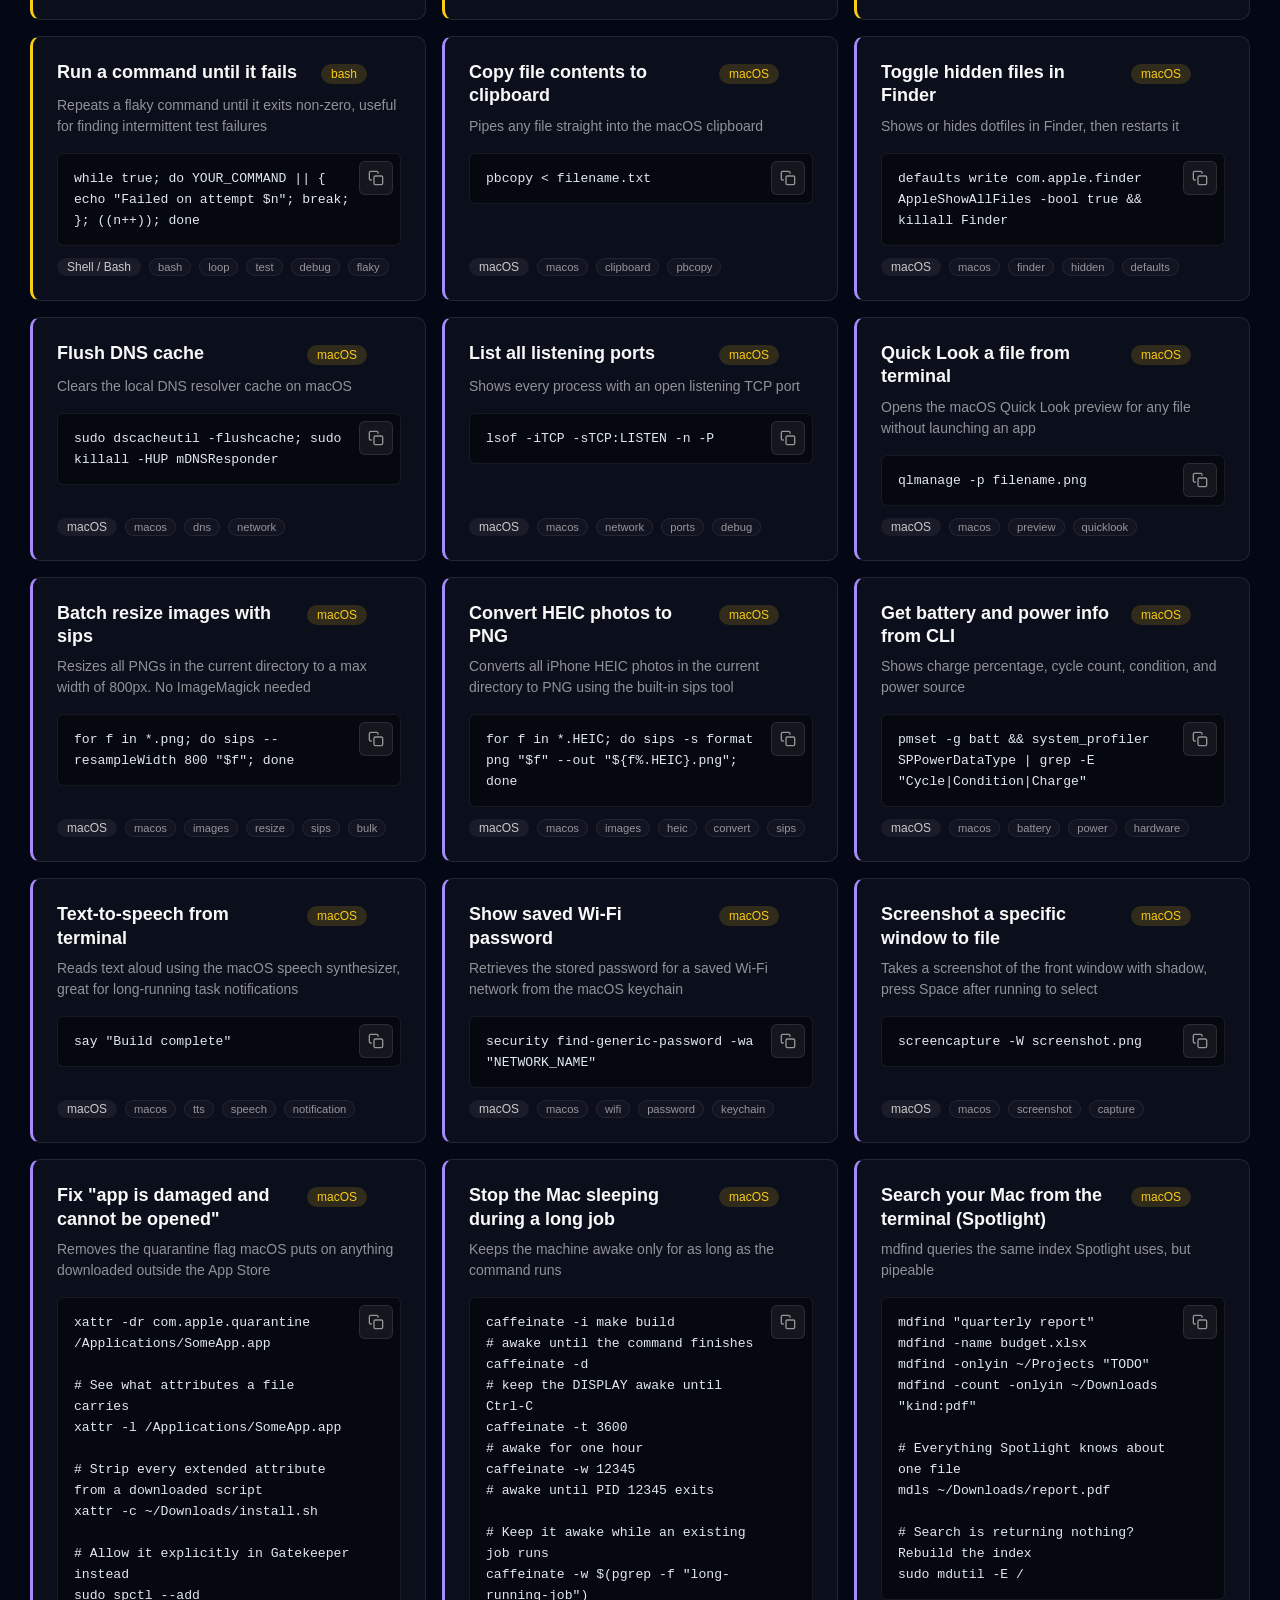
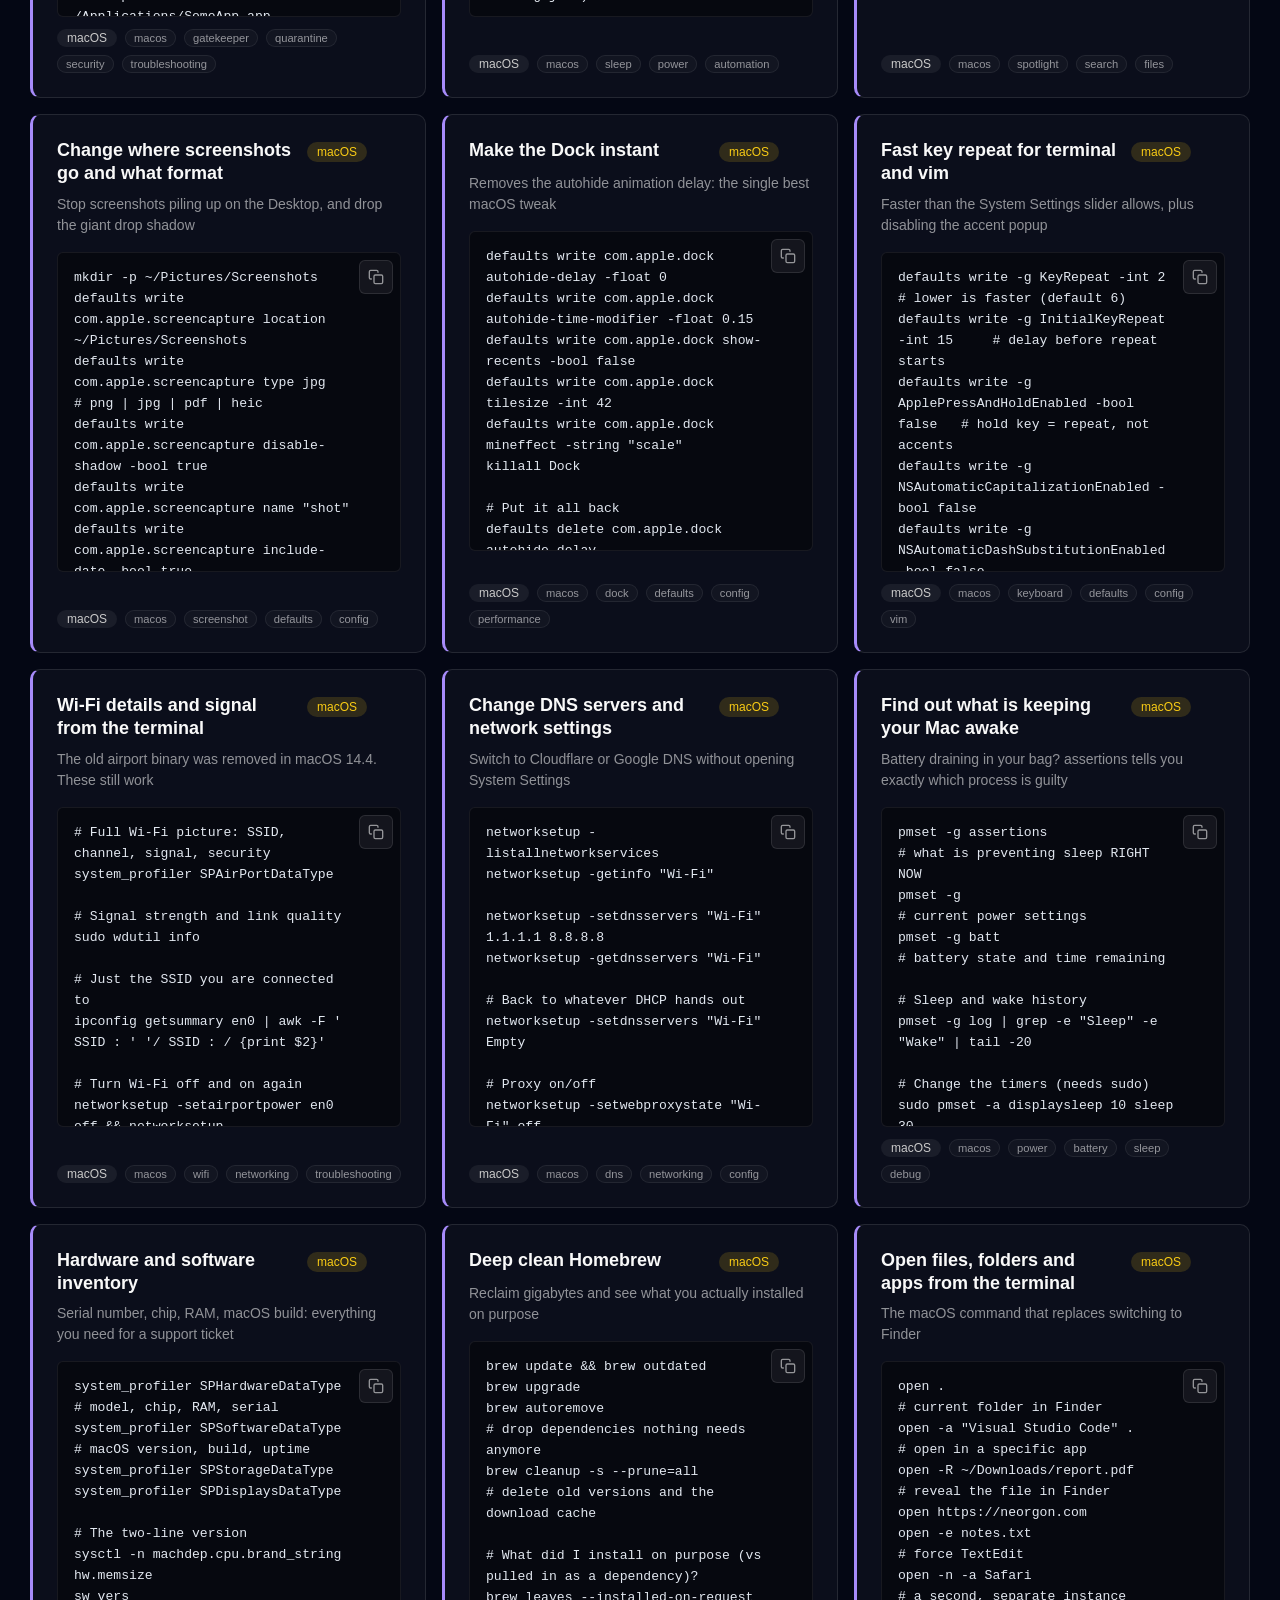
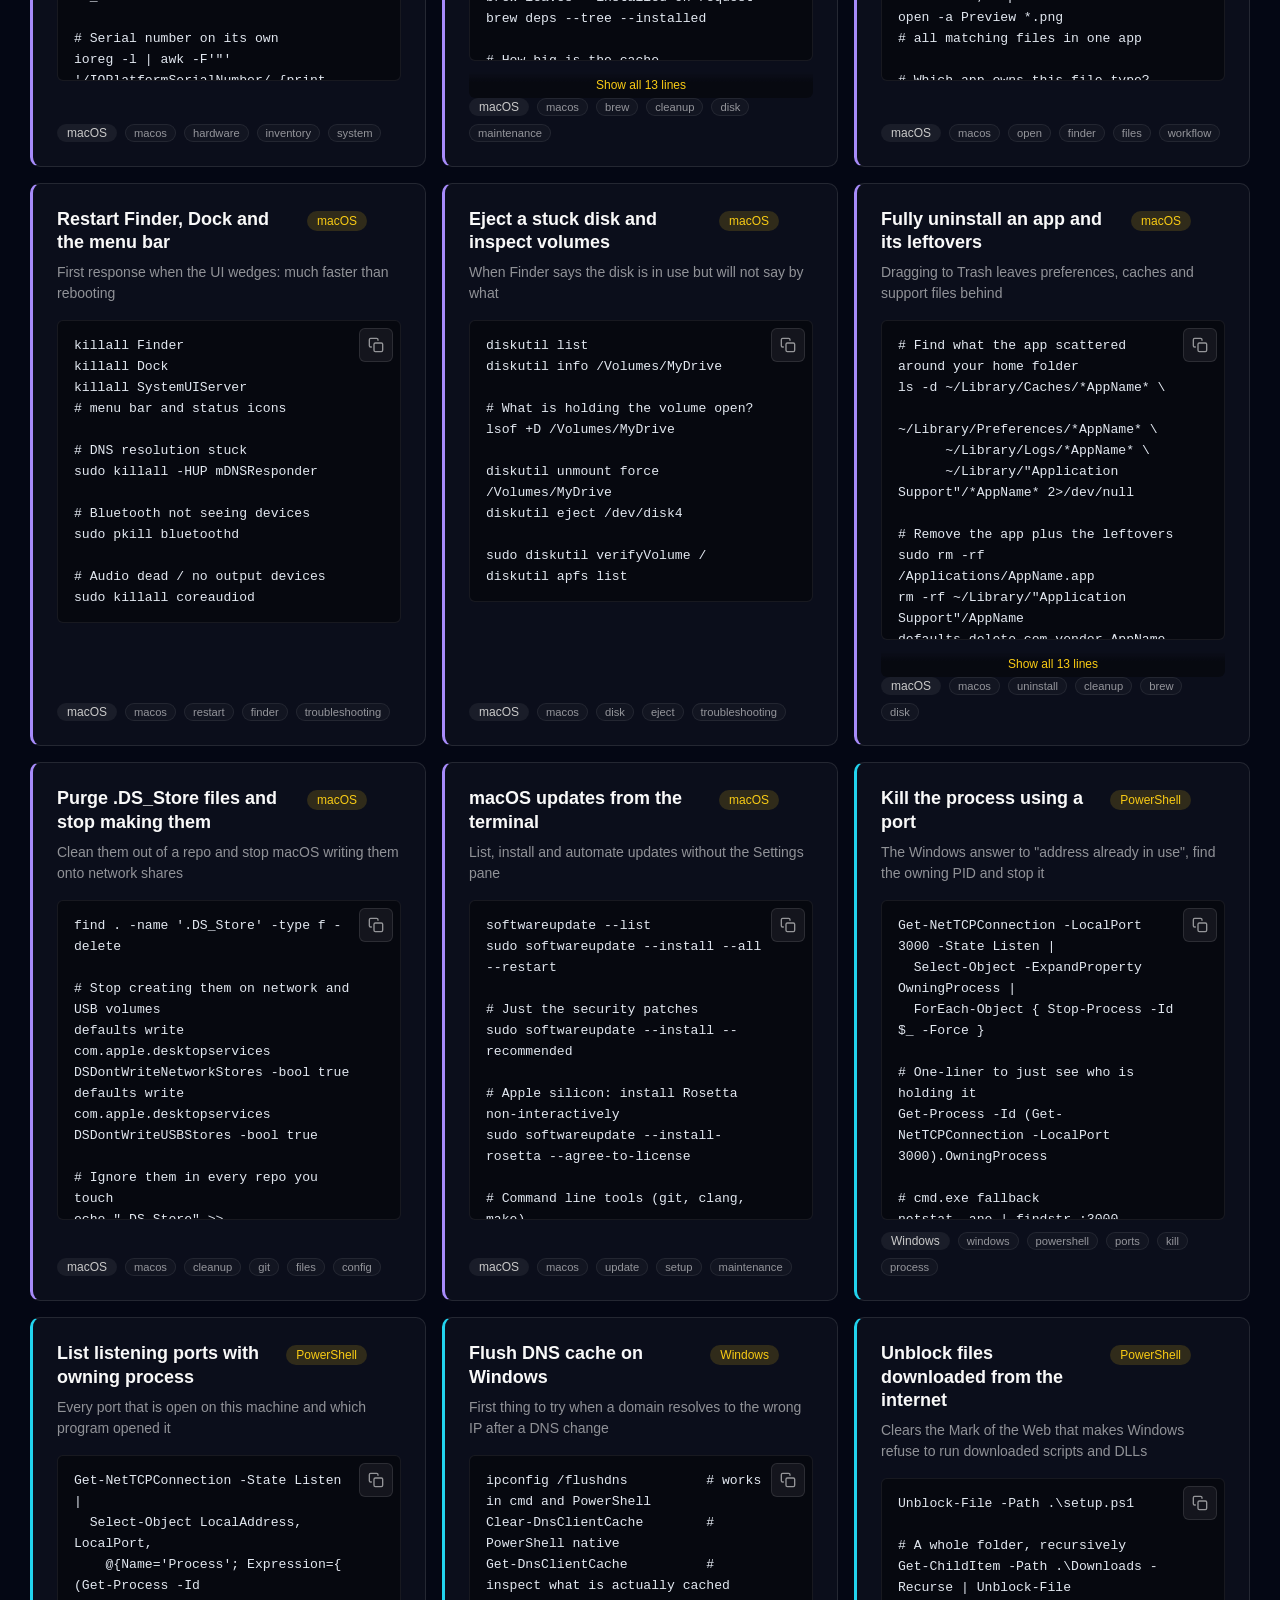
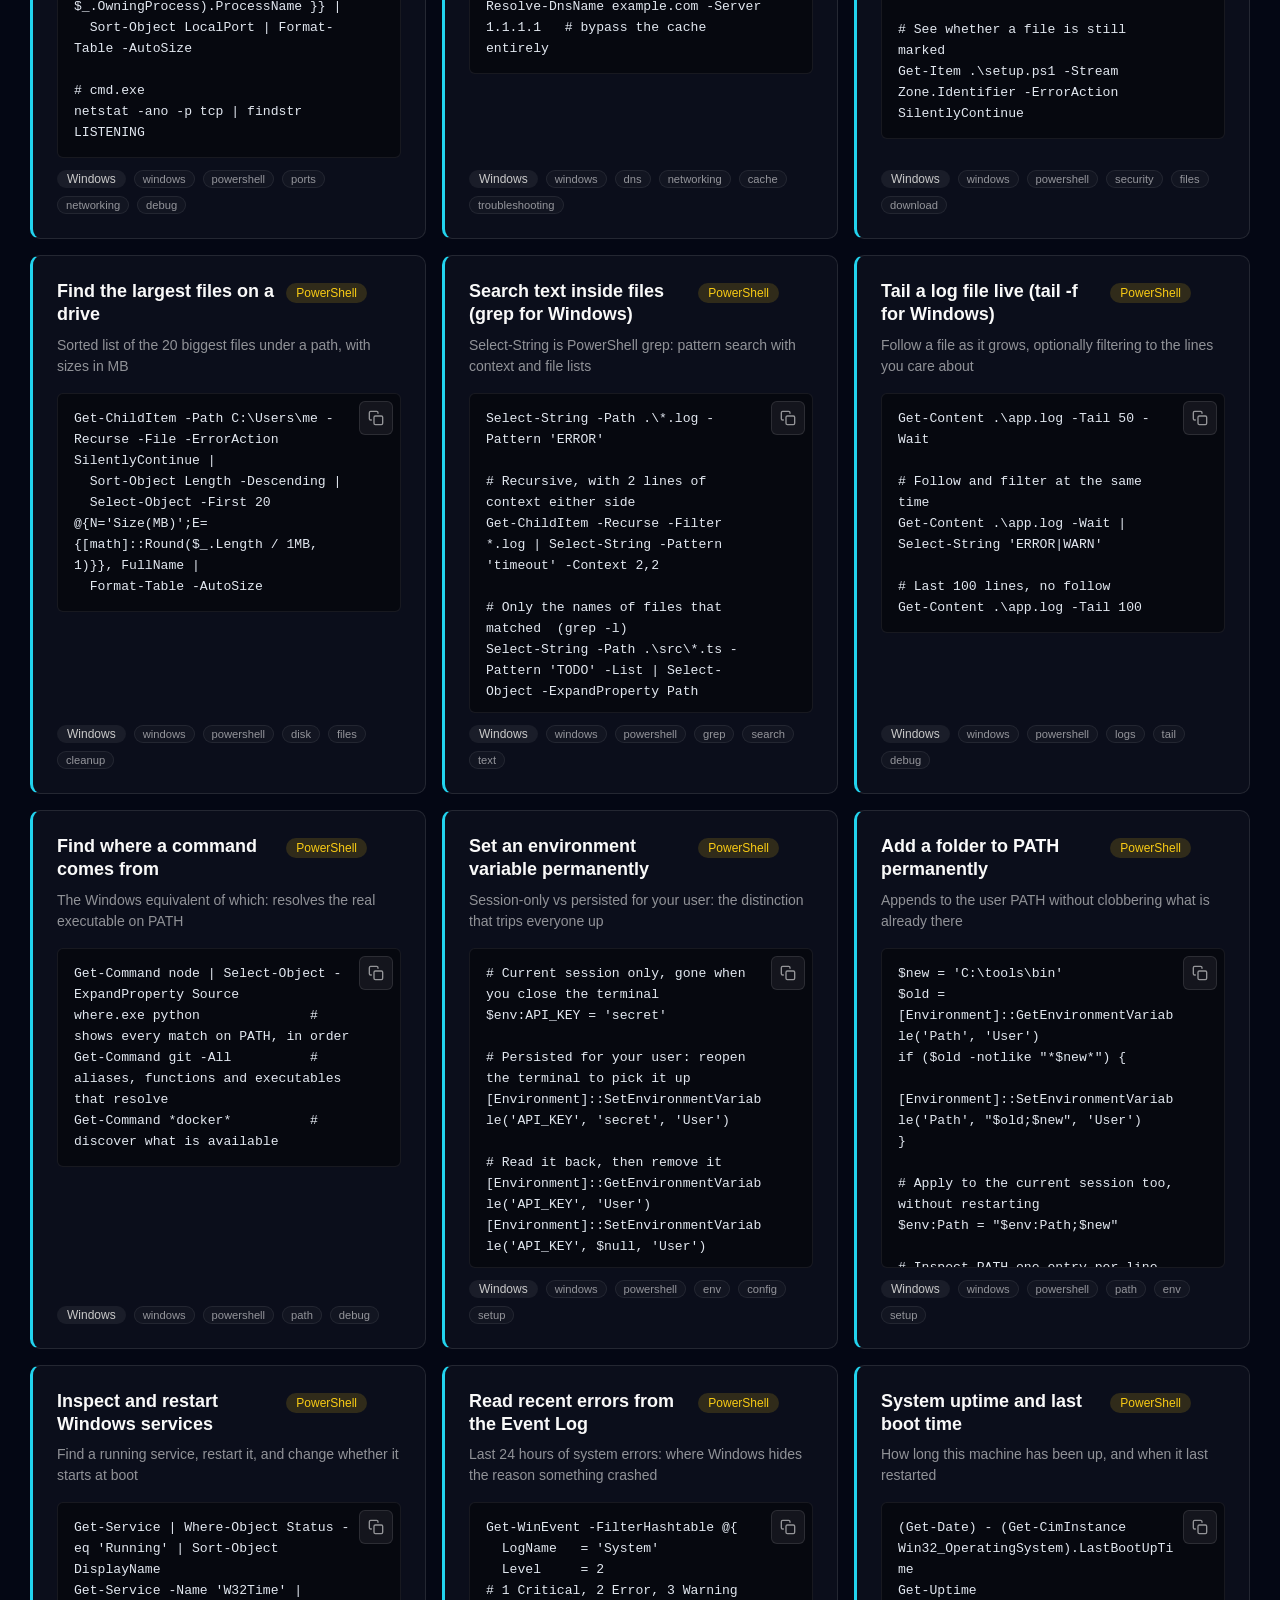
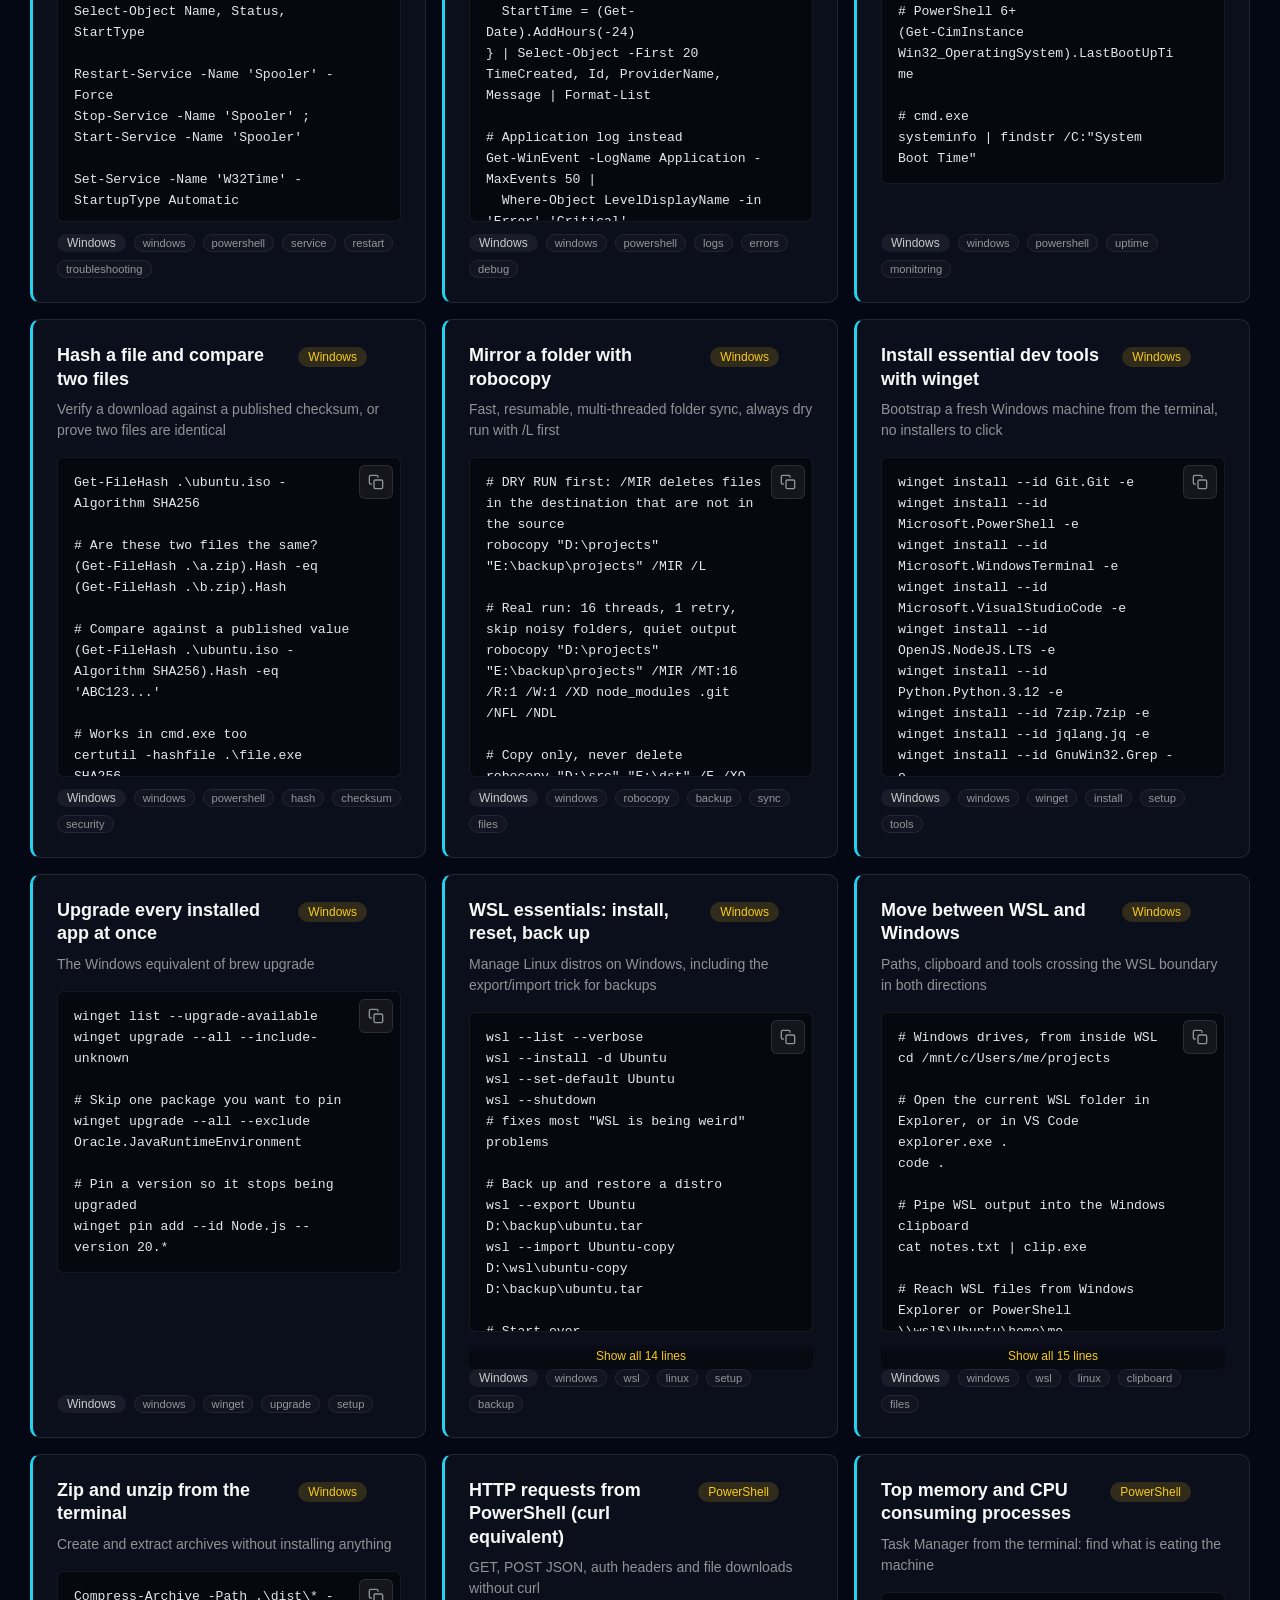
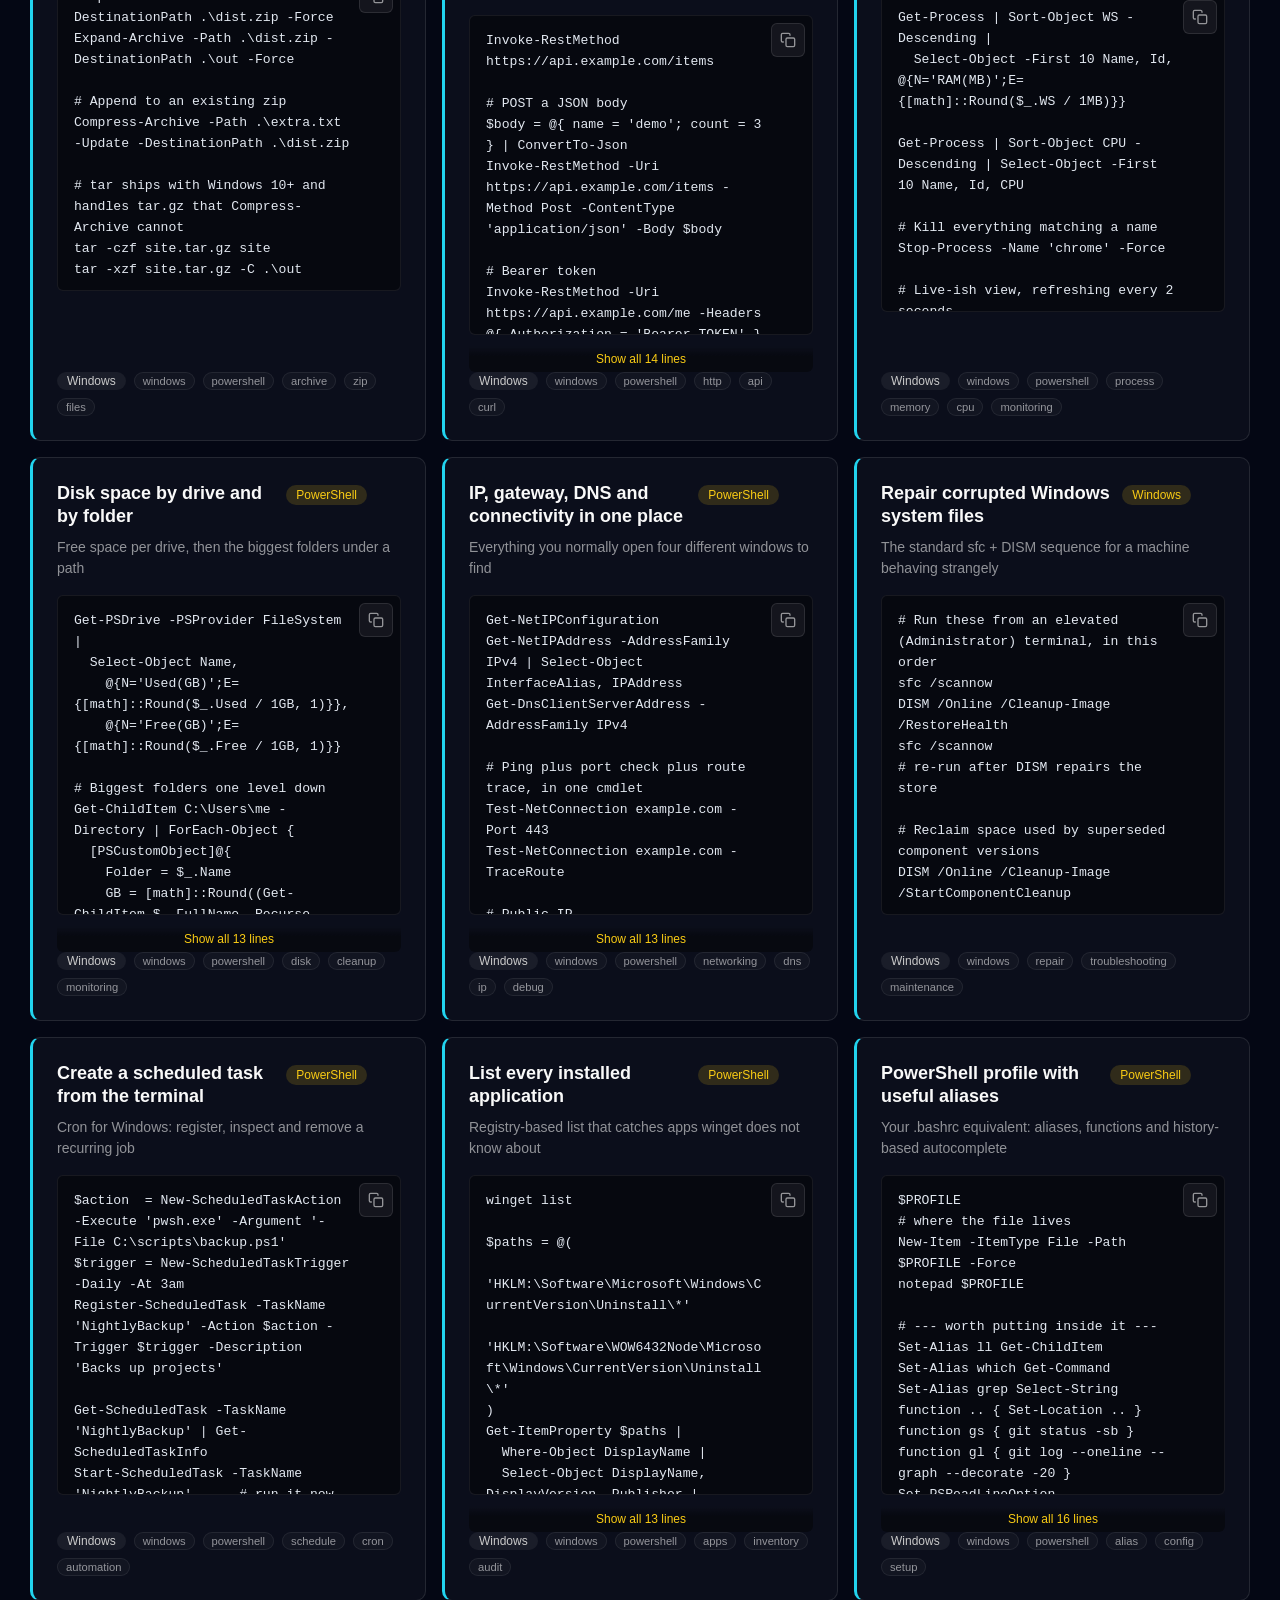
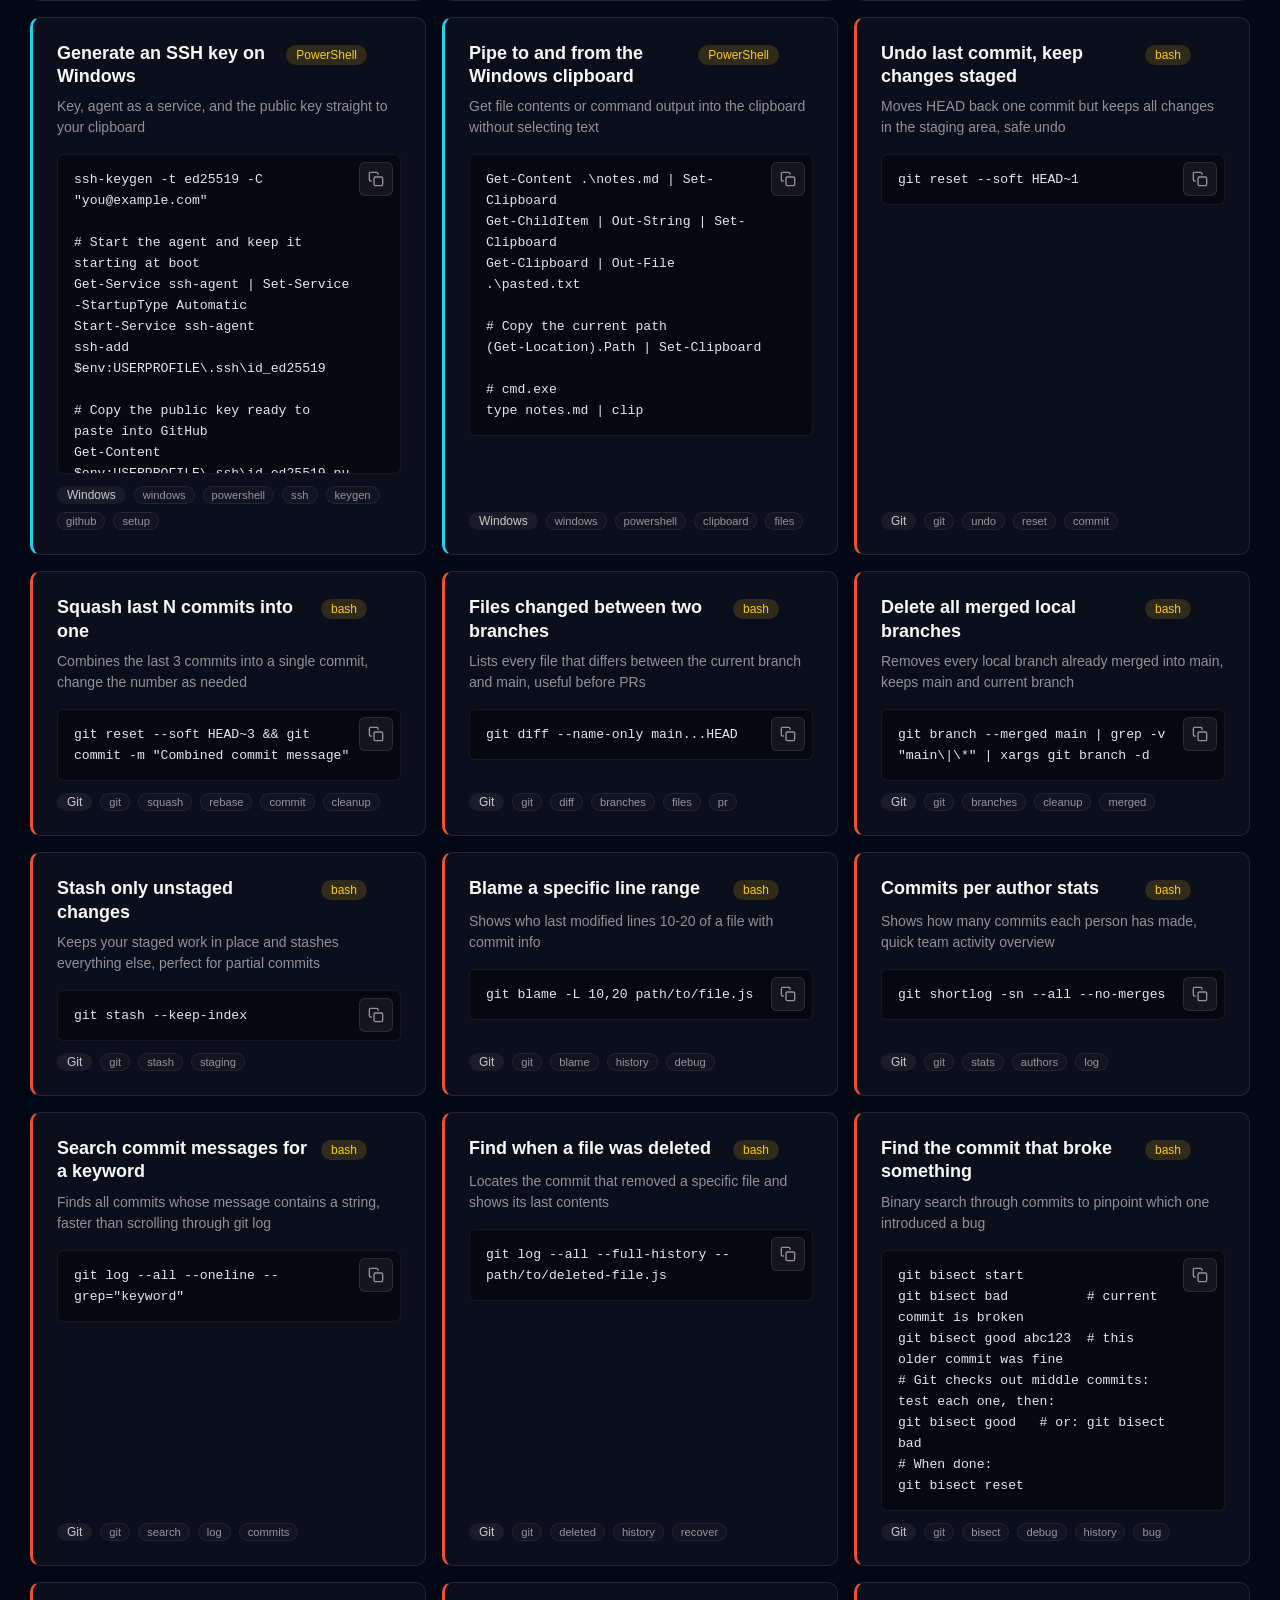
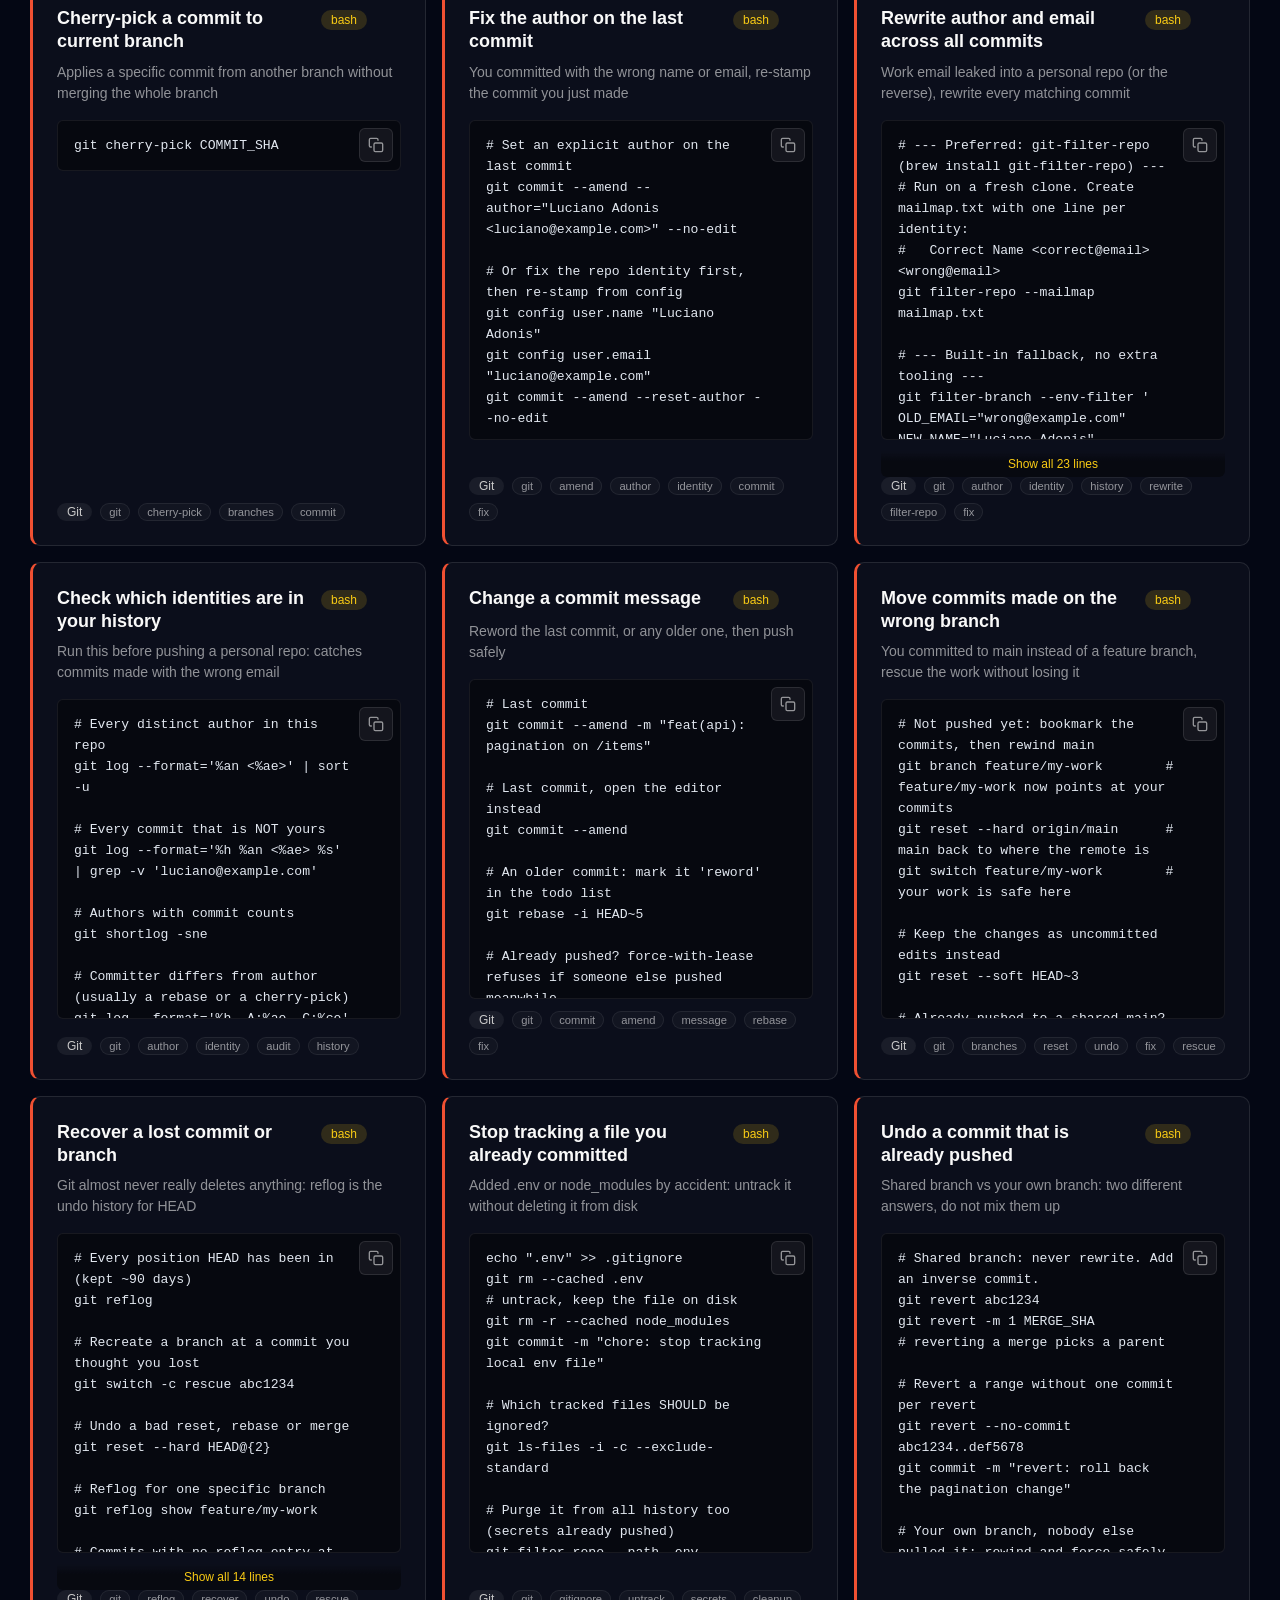
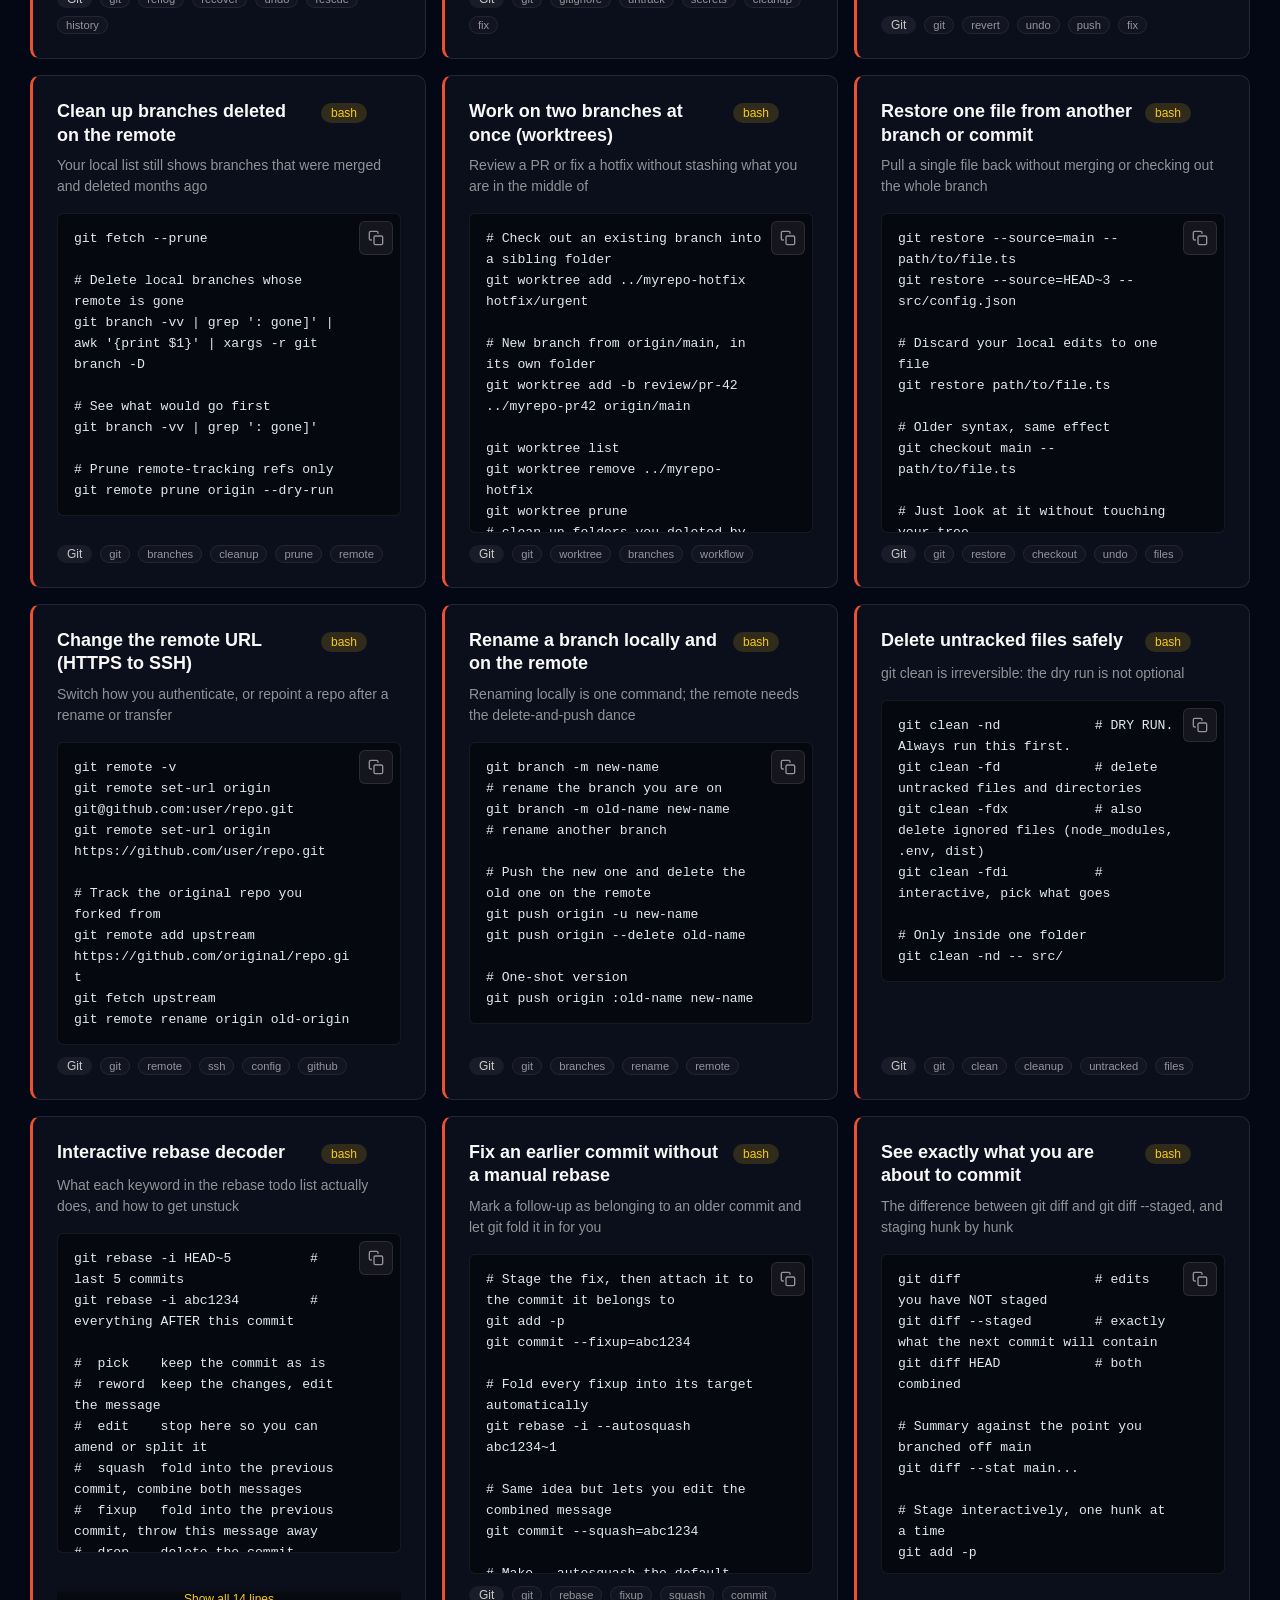
==== commit c915dce7: "feat(brand): hexagon favicon set and per-site header mark Every site now ships a generated seven-fil" ====
--- a/index.html
+++ b/index.html
@@ -3,6 +3,12 @@
 <head>
   <meta charset="UTF-8">
   <meta name="viewport" content="width=device-width, initial-scale=1.0">
+  <link rel="icon" type="image/svg+xml" href="/favicon.svg">
+  <link rel="icon" type="image/x-icon" href="/favicon.ico" sizes="16x16 32x32 48x48">
+  <link rel="apple-touch-icon" sizes="180x180" href="/apple-touch-icon.png">
+  <meta name="apple-mobile-web-app-title" content="Snippets">
+  <link rel="manifest" href="/site.webmanifest">
+  <meta name="neo-mark" content="on">
   <meta http-equiv="Content-Security-Policy" content="default-src 'self'; base-uri 'self'; form-action 'self'; frame-ancestors 'none'; script-src 'self' 'unsafe-inline' https://esm.sh cdn.jsdelivr.net cdnjs.cloudflare.com https://challenges.cloudflare.com https://gc.zgo.at https://static.cloudflareinsights.com; style-src 'self' 'unsafe-inline' https://fonts.googleapis.com https://cdn.neorgon.org; font-src 'self' https://fonts.gstatic.com; img-src 'self' data: blob: https://*.convex.cloud https://img.clerk.com https://cdn.neorgon.org https://i.ytimg.com https://yt3.ggpht.com https://neorgon.goatcounter.com; connect-src 'self' https://*.convex.cloud https://*.clerk.accounts.dev https://*.accounts.dev https://clerk-telemetry.com https://api.clerk.com https://challenges.cloudflare.com https://*.workers.dev https://neorgon.goatcounter.com https://cloudflareinsights.com; frame-src 'self' https://challenges.cloudflare.com https://*.clerk.accounts.dev https://*.accounts.dev https://www.youtube.com https://www.youtube-nocookie.com; worker-src 'self' blob:">
   <meta name="referrer" content="strict-origin-when-cross-origin">
   <meta http-equiv="X-Content-Type-Options" content="nosniff">
@@ -26,7 +32,6 @@
   <meta property="og:image:width" content="1200">
   <meta property="og:image:height" content="630">
   <meta name="twitter:image" content="https://snippets.neorgon.com/og-preview.jpg">
-  <link rel="icon" type="image/x-icon" href="https://cdn.neorgon.org/v1.0.0/favicon.ico" />
   <link rel="stylesheet" href="https://cdn.neorgon.org/v1.0.0/styles/base.css">
     <link rel="stylesheet" href="css/style.css">
   <!-- Neorgon Header Kit (vendored; ?header=live swaps CSS to CDN) -->
--- a/css/neorgon-header.css
+++ b/css/neorgon-header.css
@@ -371,8 +371,29 @@
   width: auto;
   flex-shrink: 0;
   display: block;
-  filter: brightness(0) invert(1);
   transition: transform .28s var(--header-ease, ease);
+}
+/* The raster fallback still needs forcing white; the injected vector must not
+   be filtered, because it already inherits the header's own text colour and
+   inverting it would undo exactly the thing it was swapped in to fix. */
+img.header-logo-img { filter: brightness(0) invert(1); }
+svg.header-logo-mark { fill: currentColor; width: auto; }
+/* A site that ships its own mark gets it as a mask over currentColor, so the
+   glyph follows the header's text colour exactly as the inline svg does. An
+   <img> could not: it paints its own pixels and ignores the cascade. */
+.header-logo-own {
+  /* Width tracks height rather than restating the token: .header-logo-img
+     already sets height, and it drops to --header-logo-h-mobile under 700px.
+     Pinning width to the desktop value gave a 36x28 box on a phone. */
+  aspect-ratio: 1;
+  width: auto;
+  background: currentColor;
+  /* The image itself is set inline by header.js, derived from the manifest
+     link, because a fleet site is served at its domain root and a kit showcase
+     is not. Only the parts that do not vary live here. */
+  -webkit-mask-position: center; mask-position: center;
+  -webkit-mask-size: contain;    mask-size: contain;
+  -webkit-mask-repeat: no-repeat; mask-repeat: no-repeat;
 }
 .header-logo-img:hover,
 .header-title-link:hover .header-logo-img { transform: scale(1.06) rotate(-4deg); }
@@ -437,6 +458,20 @@
   font-weight: 500;
   margin: 2px 0 0;
   letter-spacing: .005em;
+  white-space: nowrap;
+}
+
+/* Epigraph: the animating half of a bilingual subtitle. The glyph churn is
+   decoration, so it is aria-hidden and .neo-epi-sr carries the real sentence
+   for assistive tech. Both live inside .header-subtitle, which keeps the
+   existing nowrap and mobile-hide behaviour unchanged. */
+.neo-epi { font-variant-ligatures: none; }
+.neo-epi-sr {
+  position: absolute;
+  width: 1px; height: 1px;
+  margin: -1px; padding: 0; border: 0;
+  overflow: hidden;
+  clip-path: inset(50%);
   white-space: nowrap;
 }
 
@@ -603,13 +638,23 @@
   box-sizing: border-box;
   padding: 0;
   border-radius: 6px;
-  color: var(--header-icon-color, var(--header-text-dim));
+  /* Full strength, not --header-icon-color. The dim was meant as hierarchy and
+     did not read as one: .header-source carries no colour rule at all, so it
+     inherits the header's own #f9f9f9, and the home control sitting beside it
+     at 78% looked like a misconfiguration rather than a decision. The other
+     user of that token is the bordered theme toggle, which has a border to
+     carry its own weight; this one does not. */
+  color: var(--header-text);
   text-decoration: none;
   flex-shrink: 0;
   transition: color .18s var(--header-ease, ease),
               background .18s var(--header-ease, ease);
 }
-.header-home:hover { color: var(--header-text); background: var(--header-menu-hover); }
+/* --header-accent is the pink on the default palette and the skin's own accent
+   everywhere else, so the highlight stays on-brand without hardcoding magenta
+   into a control that ships to seven skins. */
+.header-home:hover,
+.header-home:focus-visible { color: var(--header-accent); background: var(--header-menu-hover); }
 .header-home svg {
   width: var(--header-icon-solid, 20px);
   height: var(--header-icon-solid, 20px);
@@ -627,13 +672,64 @@
   height: var(--header-icon, 22px);
 }
 .header-home .nh-orbit {
-  transform-origin: 12px 12px; /* viewBox centre — the planet */
+  transform-origin: 12px 12px; /* viewBox centre, for the legacy planet markup */
 }
 .header-home:hover .nh-orbit,
 .header-home:focus-visible .nh-orbit {
   animation: nh-orbit-lap 1.4s linear infinite;
 }
 @keyframes nh-orbit-lap { to { transform: rotate(360deg); } }
+
+/* ── Inclined orbit: the satellite passes in front of the mark and behind it ──
+   Two dots on one elliptical path, each shown for its own half of the lap. The
+   far one is drawn before the mark in document order, so the mark occludes it;
+   that occlusion IS the depth, and it costs nothing but paint order.
+
+   offset-path rather than a rotate: a rotation can only trace a circle, and
+   squashing it into an ellipse with scaleY would squash the satellite too,
+   because the counter-scale would have to sit inside the rotation. Where
+   offset-path is unsupported the dots simply rest at their authored cx/cy,
+   which is a still icon rather than a broken one.
+
+   The semi-major axis is capped by the viewBox: an inline svg clips to it, so
+   10.2 plus the 1.35 radius leaves 11.55 of the 12 available. */
+.header-home .nh-sat {
+  offset-rotate: 0deg;
+  /* The rim separates the satellite from the mark when it crosses it: without
+     one, a currentColor dot over a currentColor mark merges into the
+     silhouette and reads as a stray pixel rather than a moon.
+     --header-bg-end is the right hook because the rim's job is to look like
+     the background, so it vanishes over open header and shows only as a gap
+     against the mark. Measured caveat: every skin shipped today redefines
+     --header-bg-start and --header-bg-mid but leaves --header-bg-end at
+     #040714, so this resolves to one dark value everywhere right now. A skin
+     that ends light gets the rim right for free, but only if it sets that
+     token; one that ends light without setting it would show a dark ring. */
+  stroke: var(--header-bg-end, #040714);
+  stroke-width: .8;
+}
+.header-home .nh-sat-back { opacity: 0; }
+/* On hover the mark takes the accent, and currentColor would carry the
+   satellite with it: a pink dot on a pink mark is a dot you cannot find. It
+   holds the header's text colour instead, so the moon stays legible against
+   whatever the mark has become. */
+.header-home:hover .nh-sat,
+.header-home:focus-visible .nh-sat { fill: var(--header-text); }
+.header-home:hover .nh-sat-front,
+.header-home:focus-visible .nh-sat-front {
+  animation: nh-sat-lap 2.6s linear infinite, nh-sat-near 2.6s steps(1, end) infinite;
+}
+.header-home:hover .nh-sat-back,
+.header-home:focus-visible .nh-sat-back {
+  animation: nh-sat-lap 2.6s linear infinite, nh-sat-far 2.6s steps(1, end) infinite;
+}
+.header-home:hover .nh-sat,
+.header-home:focus-visible .nh-sat {
+  offset-path: path("M20.31 10.40 A9.6 3.4 -30 1 1 3.69 20.00 A9.6 3.4 -30 1 1 20.31 10.40");
+}
+@keyframes nh-sat-lap  { from { offset-distance: 0%; } to { offset-distance: 100%; } }
+@keyframes nh-sat-near { 0% { opacity: 1; } 50% { opacity: 0; } }
+@keyframes nh-sat-far  { 0% { opacity: 0; } 50% { opacity: 1; } }
 
 /* ── Overflow toggle (⋯) — injected by header.js ─────────────── */
 .header-overflow { position: relative; display: flex; }
@@ -837,7 +933,9 @@
   .header-logo-img:hover,
   .header-title-link:hover .header-logo-img { transform: none; }
   .header-home:hover .nh-orbit,
-  .header-home:focus-visible .nh-orbit { animation: none; }
+  .header-home:focus-visible .nh-orbit,
+  .header-home:hover .nh-sat,
+  .header-home:focus-visible .nh-sat { animation: none; }
   .header-menu.open { animation: none; }
   .header-overflow-toggle:active,
   .header-theme-toggle:active,
--- a/css/neorgon-footer.css
+++ b/css/neorgon-footer.css
@@ -161,6 +161,15 @@
 .neo-footer-sep { opacity: .4; user-select: none; }
 
 /* Version / updated stamps — mono + tabular so they never jitter */
+/* The end mark. Ornament only: it states nothing the page needs, which is
+   why it is safe to render in a language most visitors do not read. */
+.neo-footer-fin {
+  font-style: italic;
+  letter-spacing: .08em;
+  color: var(--footer-text-dim, var(--header-text-dim));
+  opacity: .75;
+}
+
 .neo-footer-stamp {
   font-family: ui-monospace, SFMono-Regular, "SF Mono", Menlo, monospace;
   font-variant-numeric: tabular-nums;
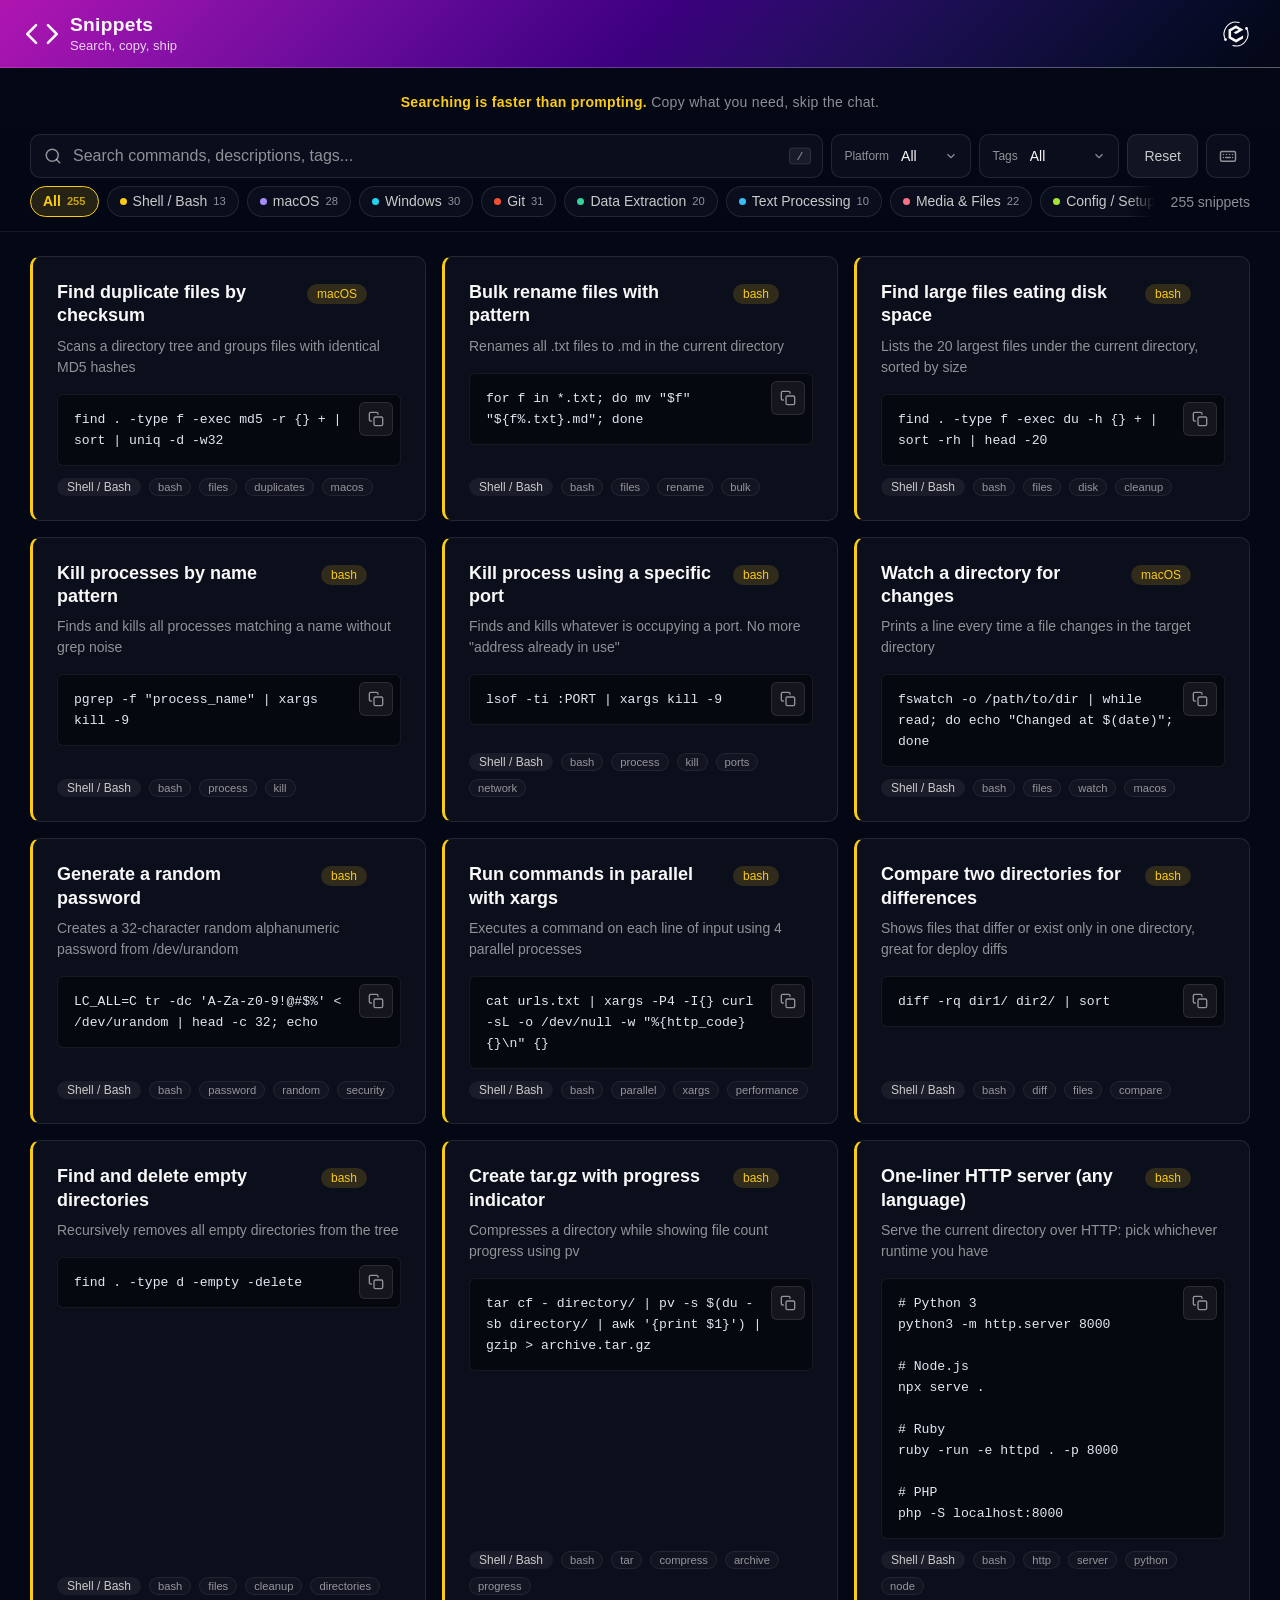
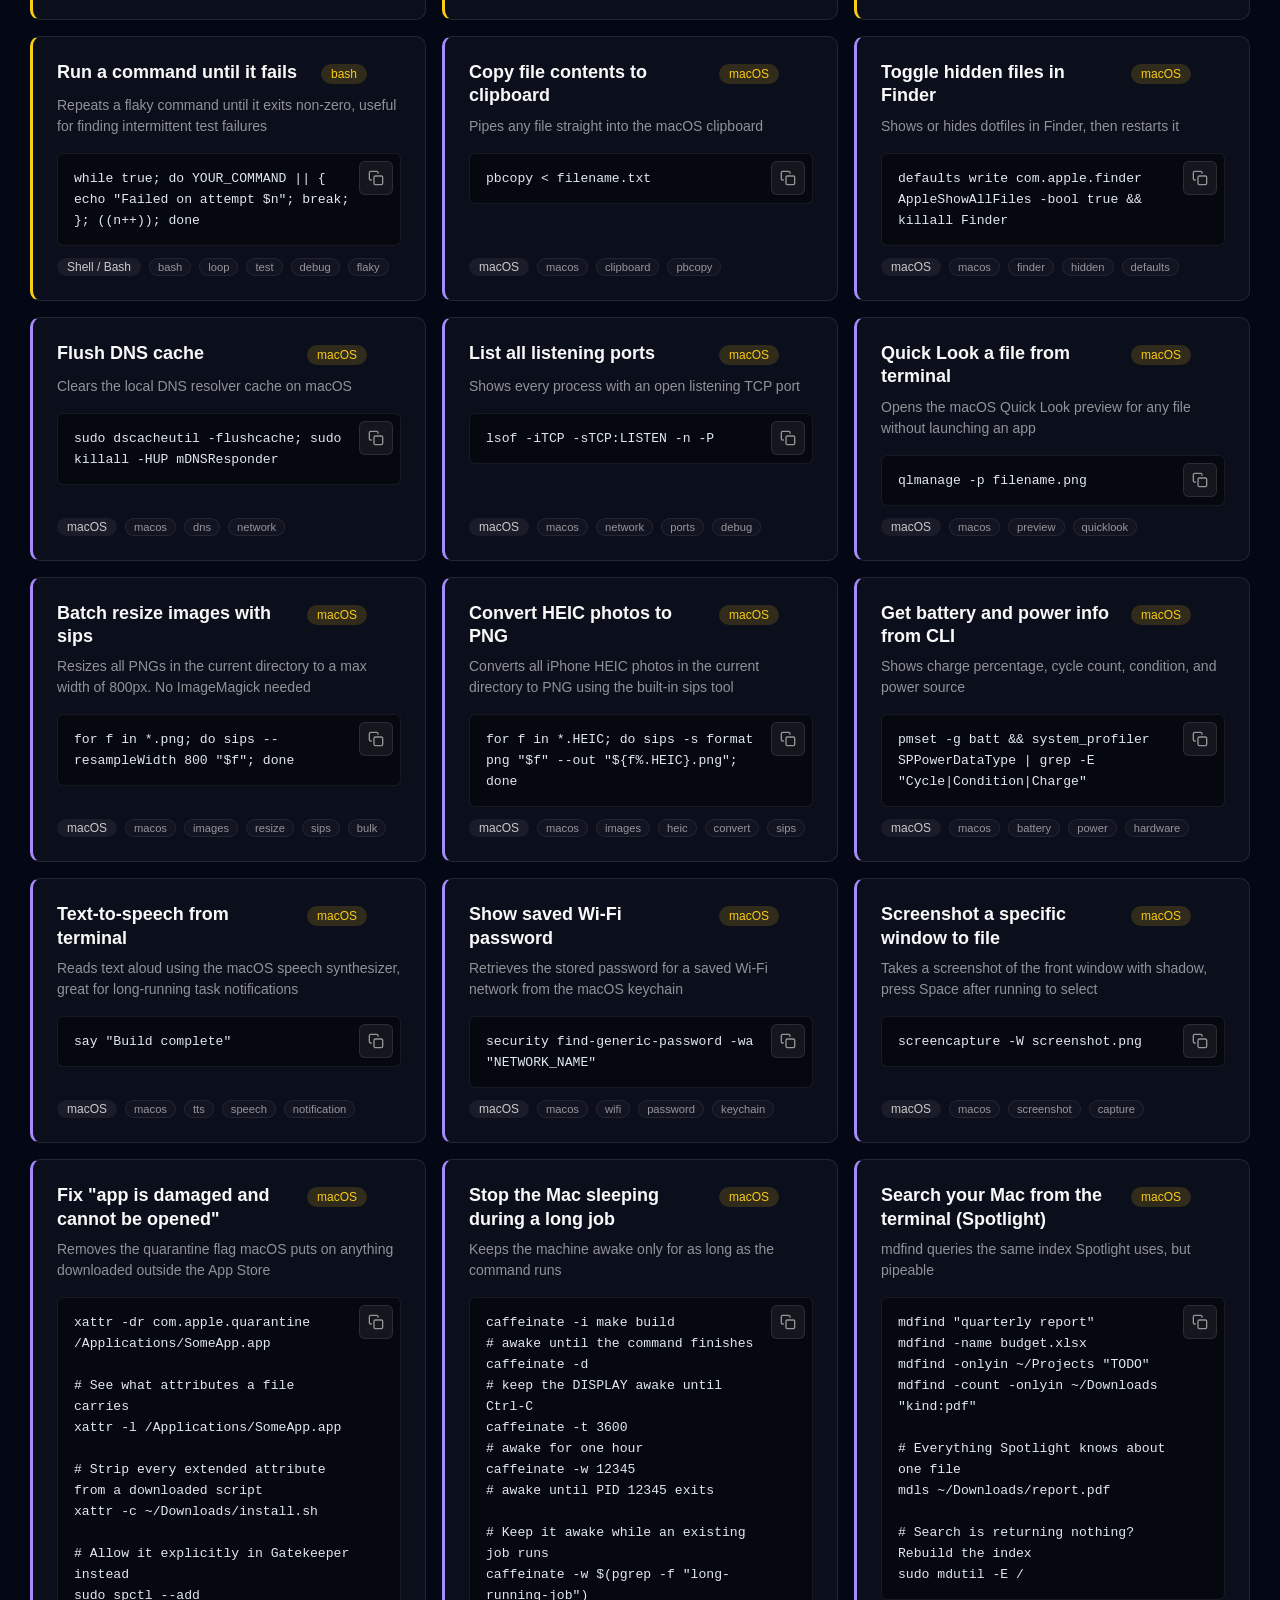
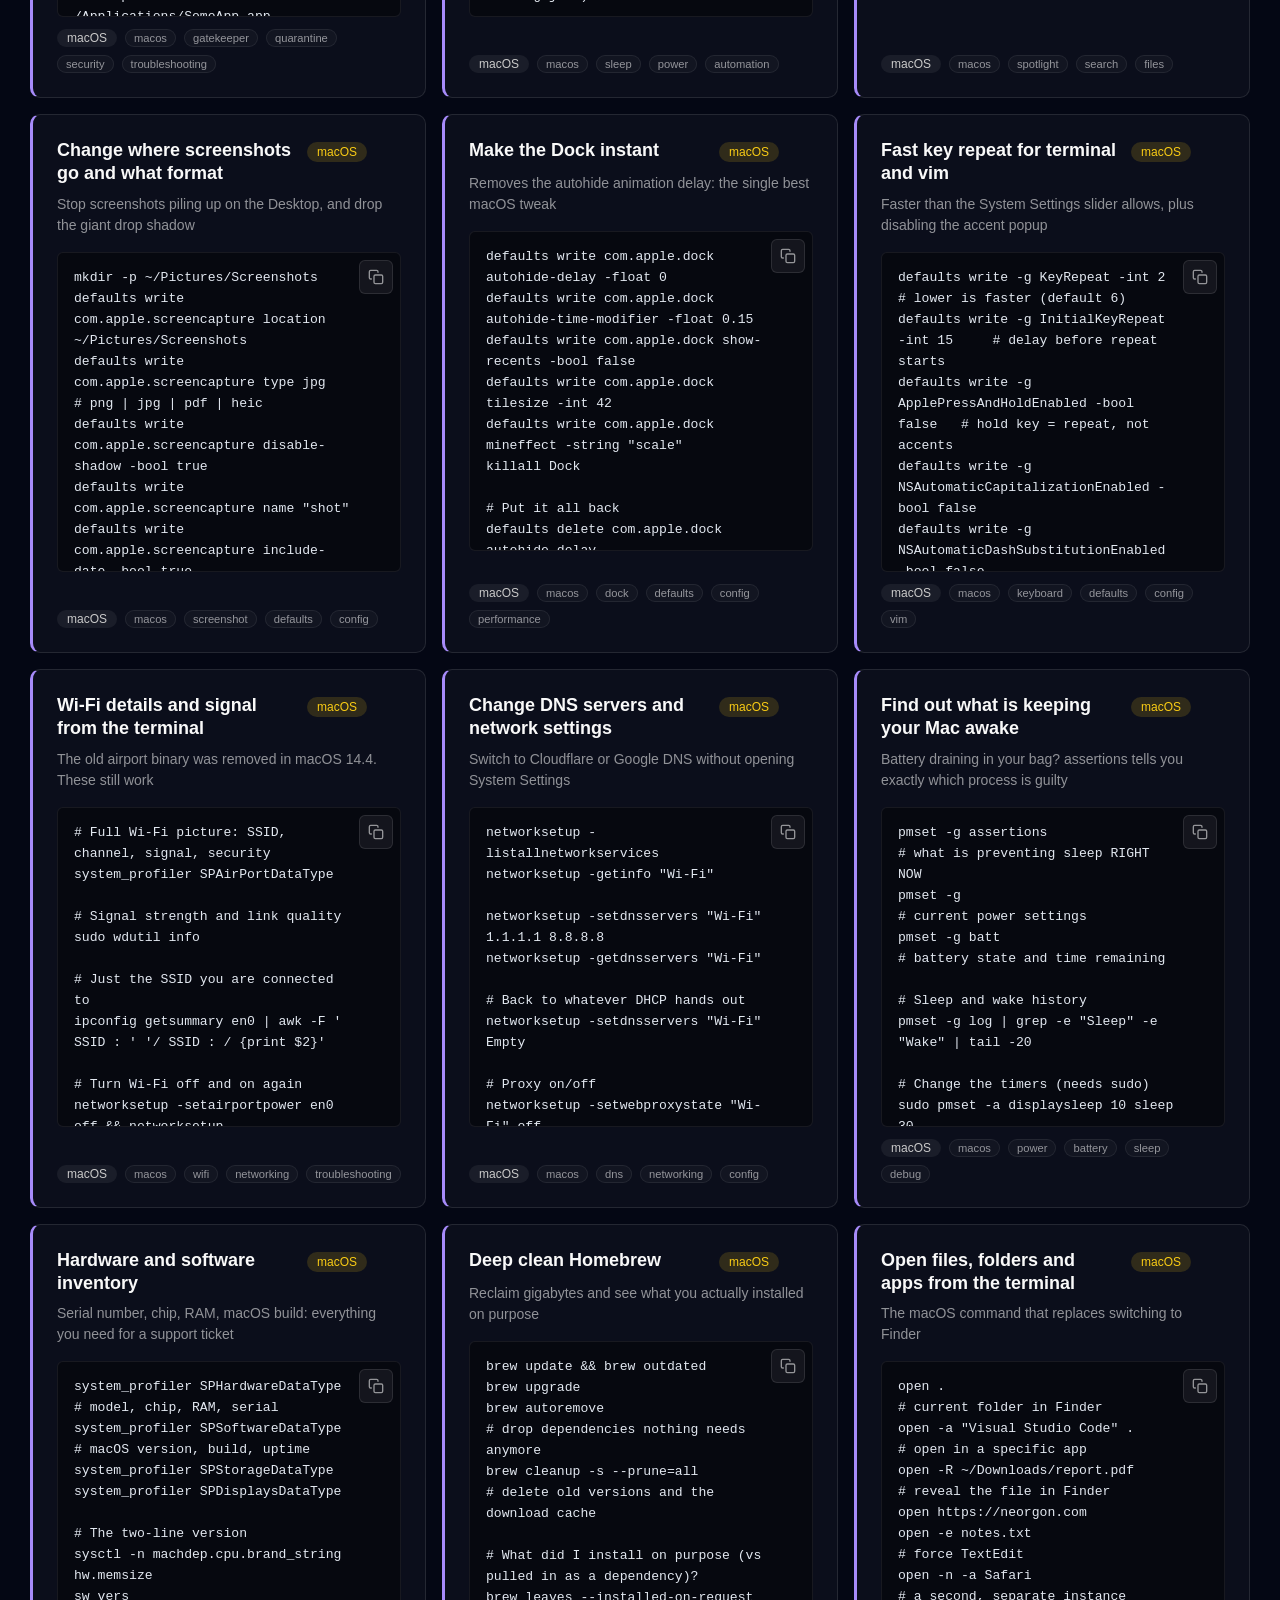
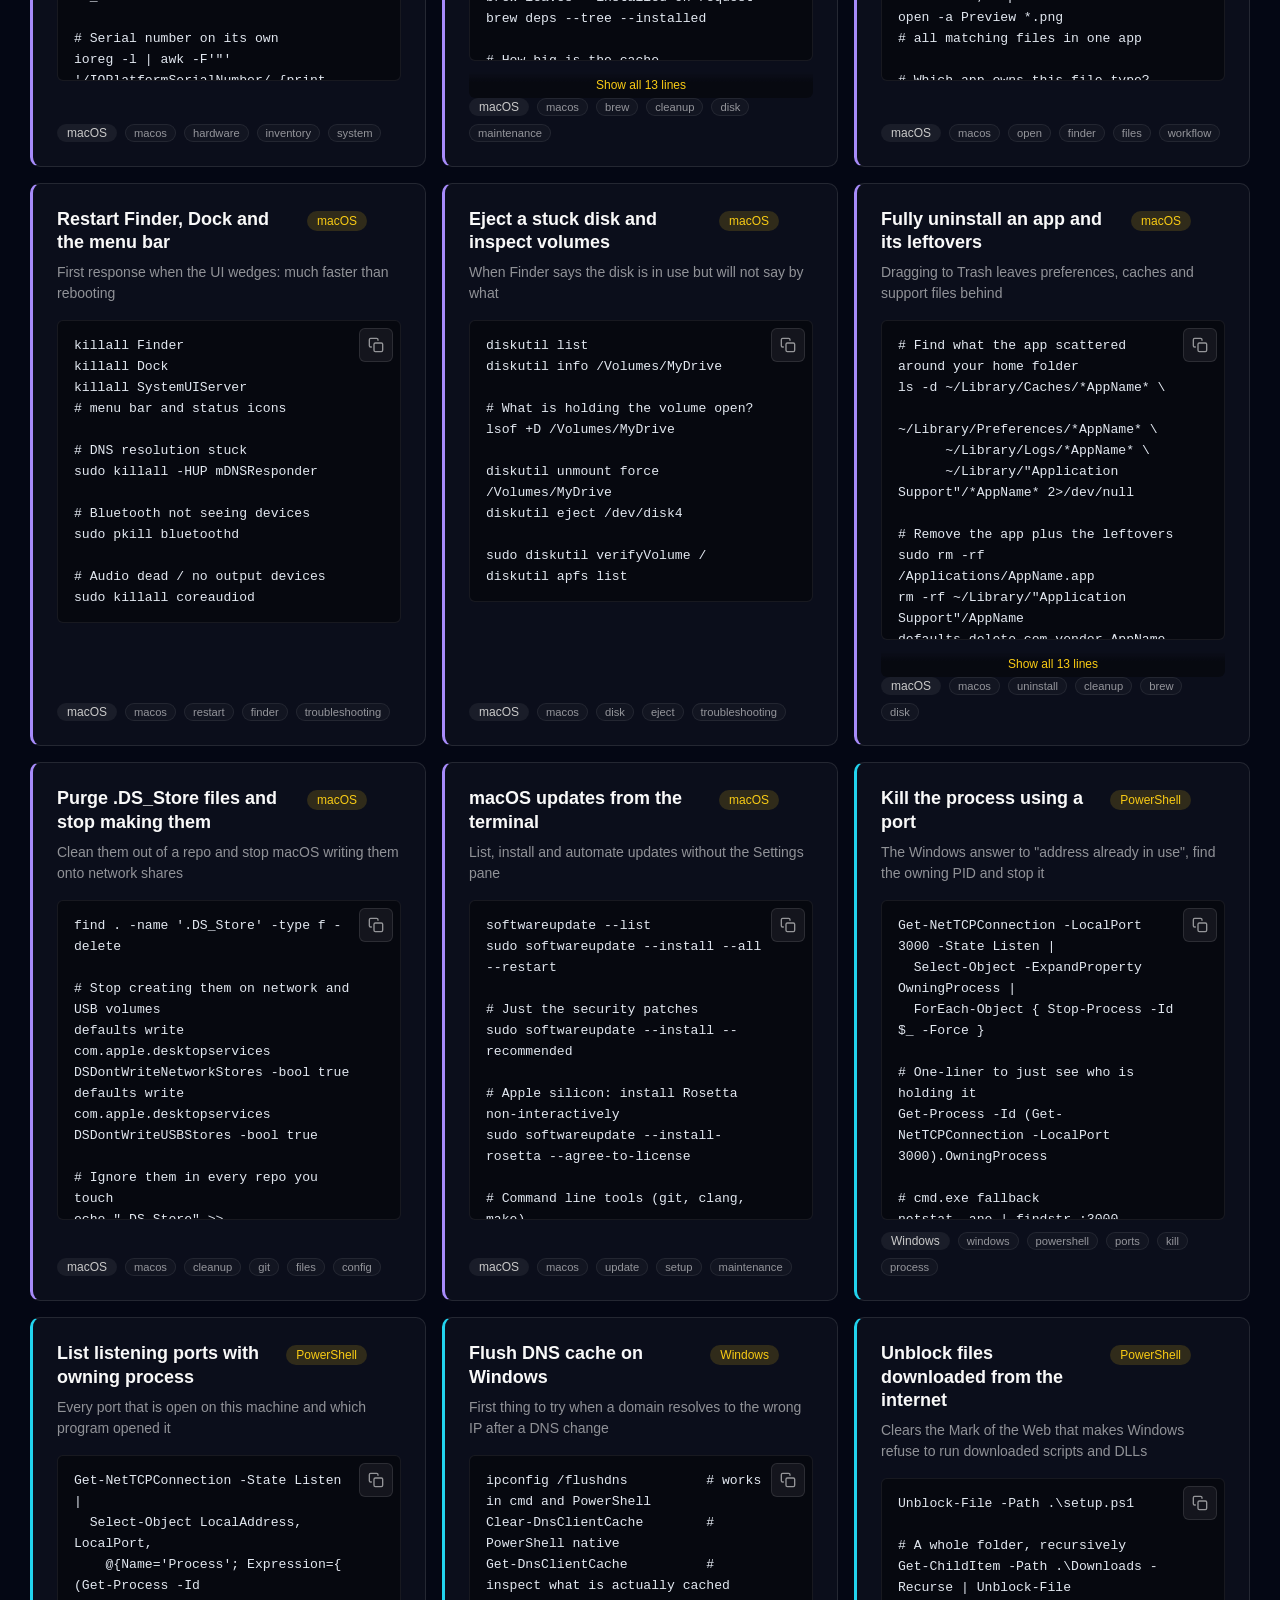
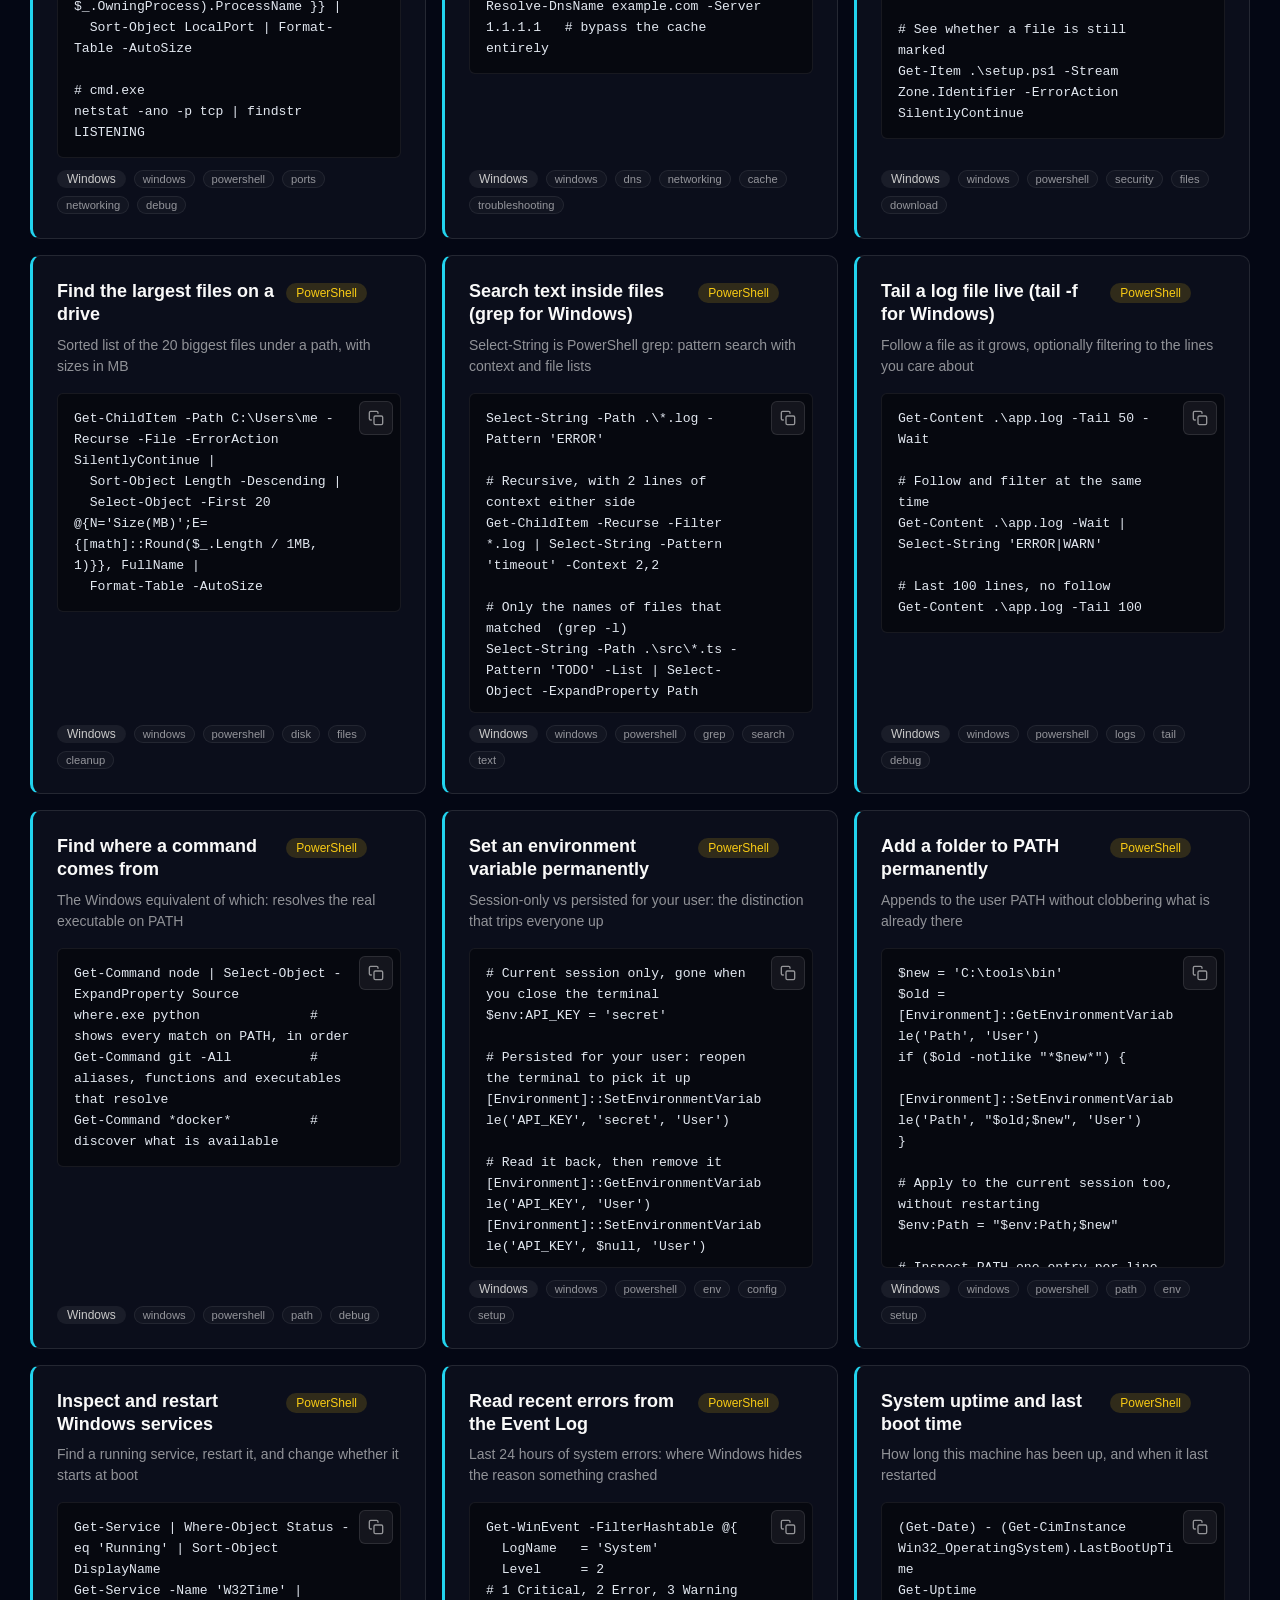
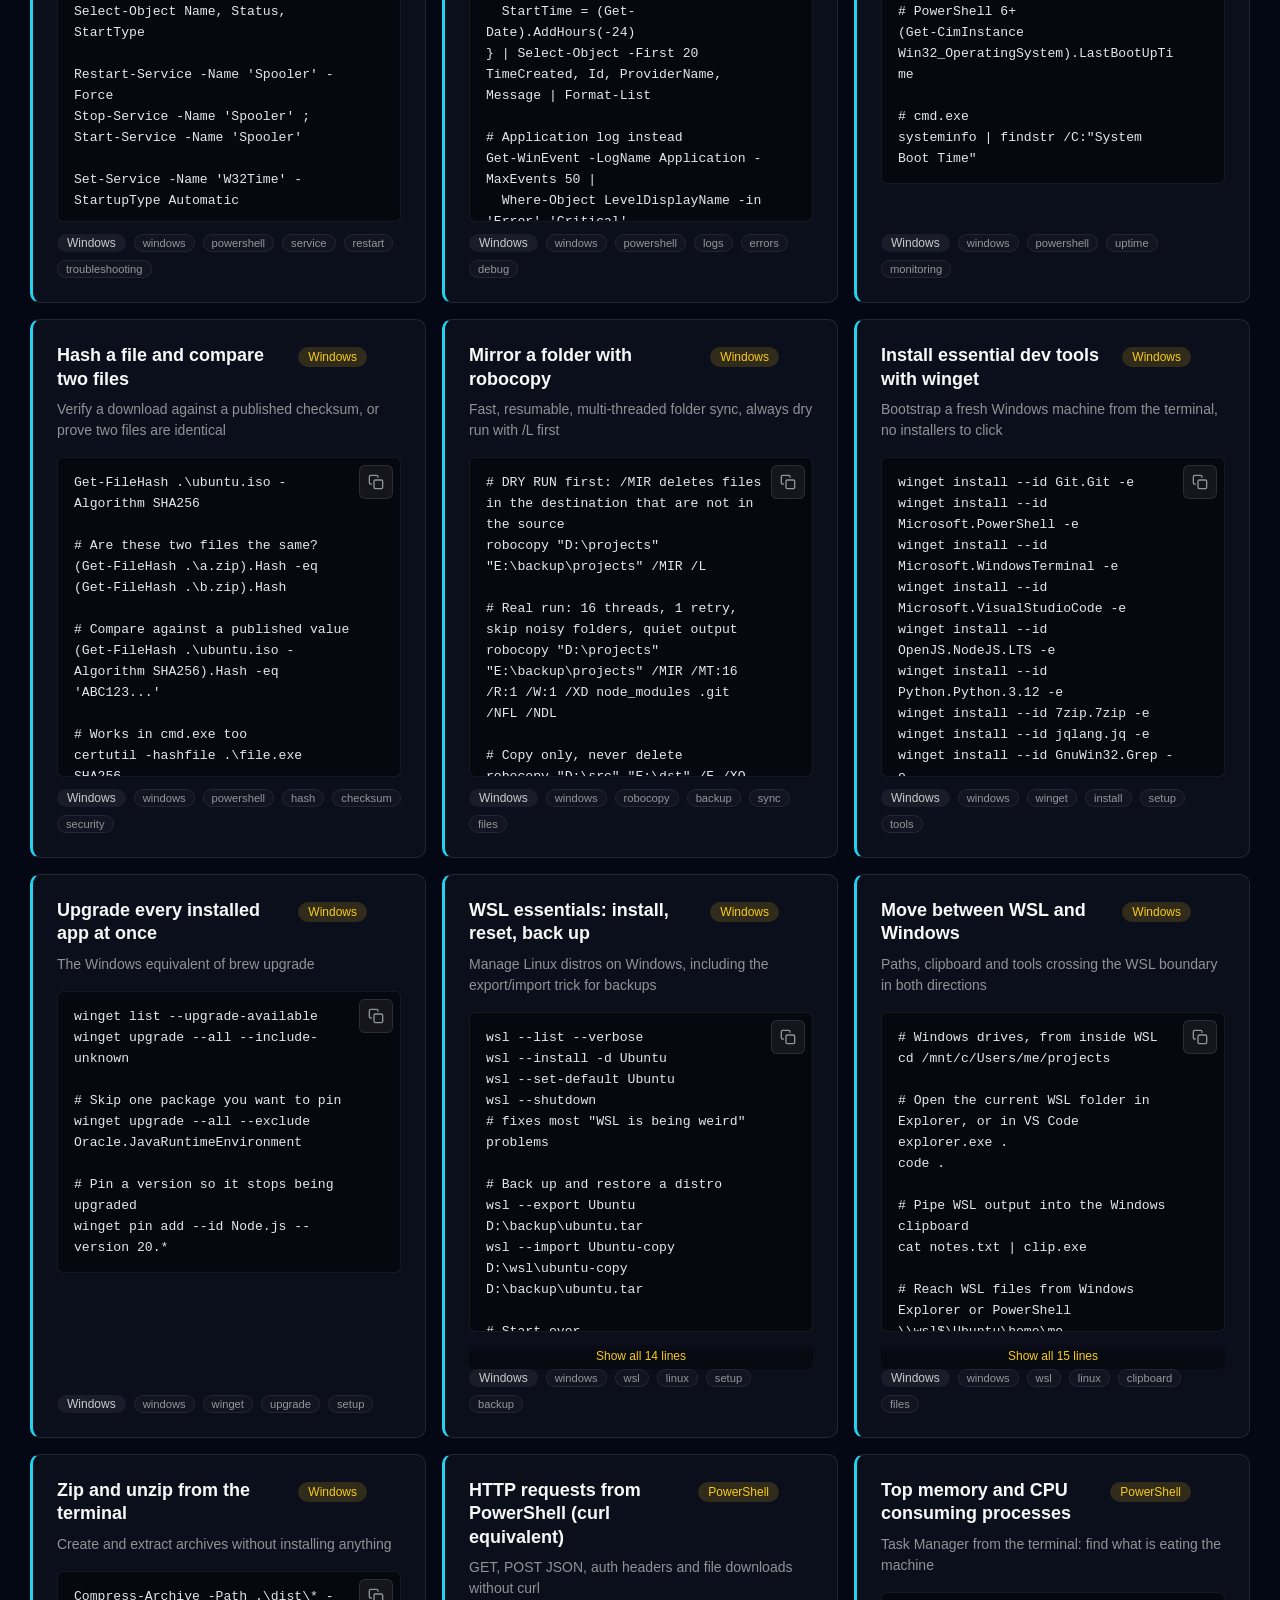
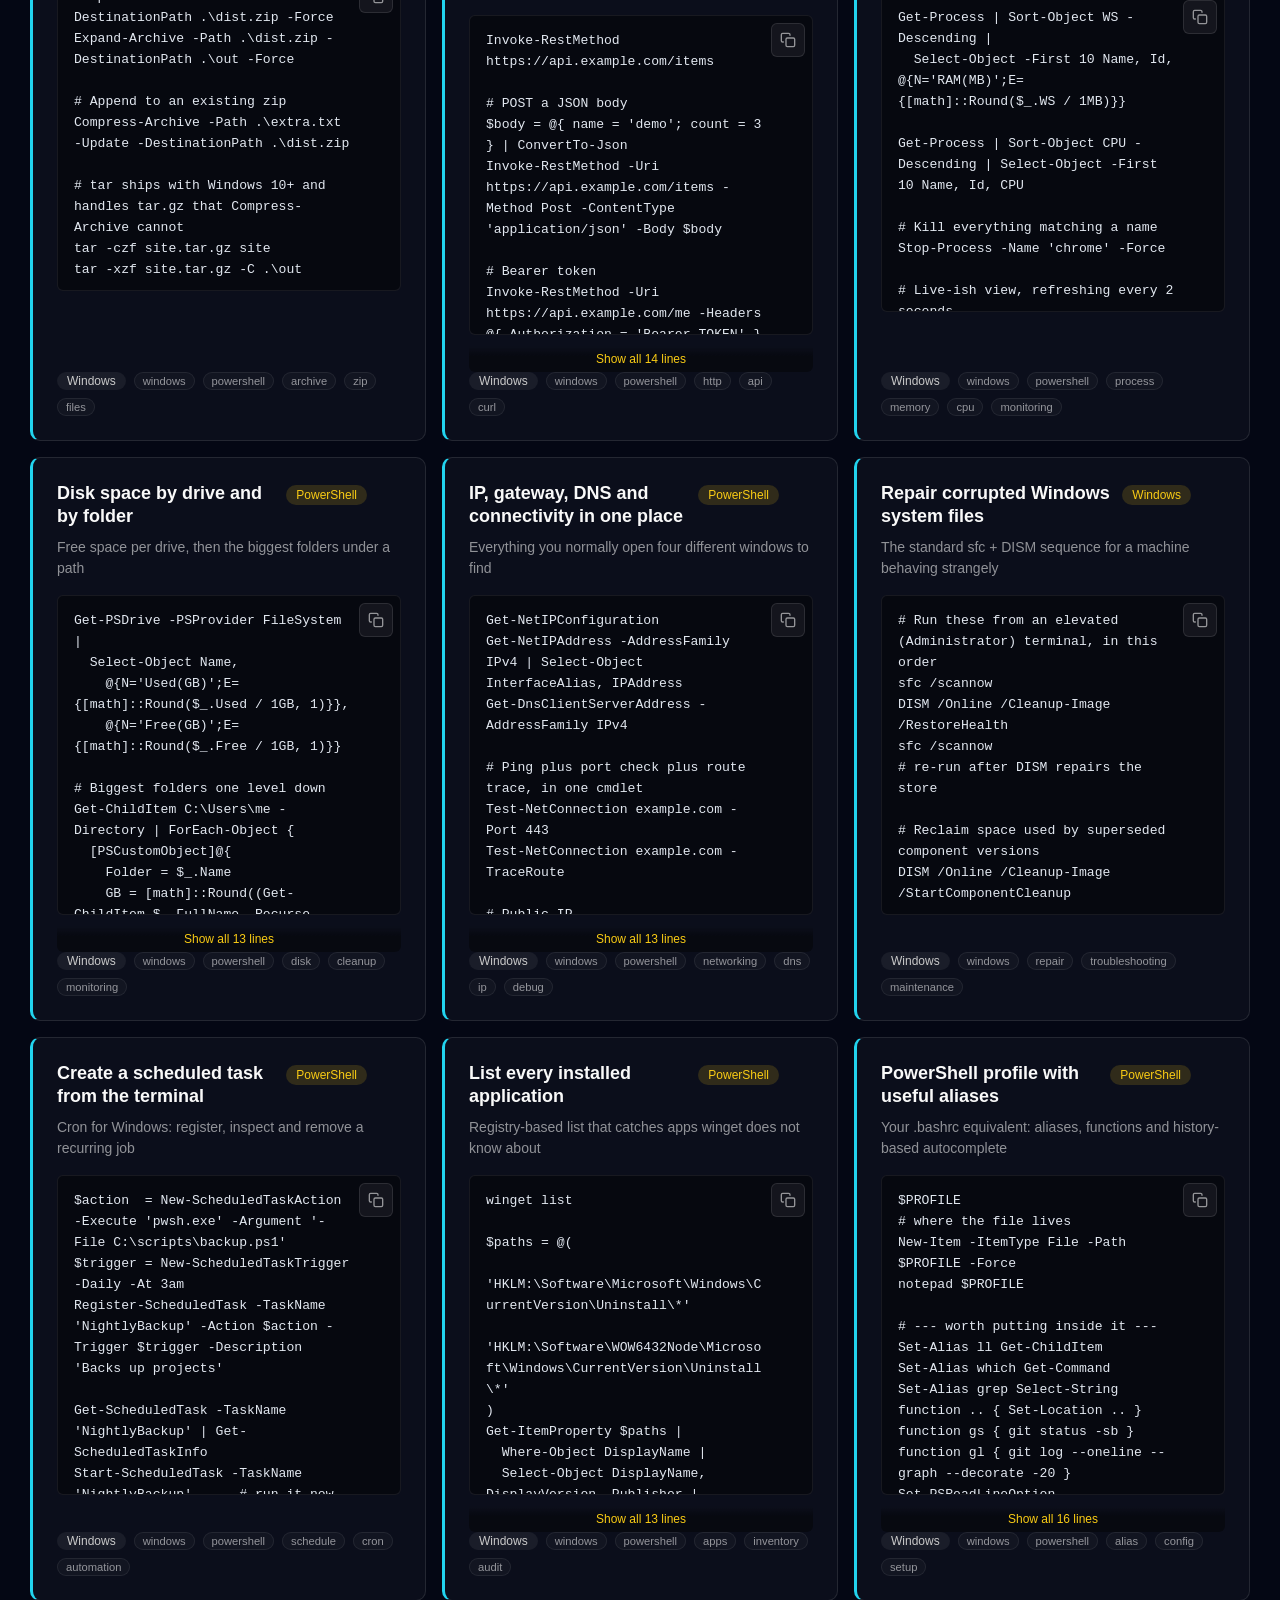
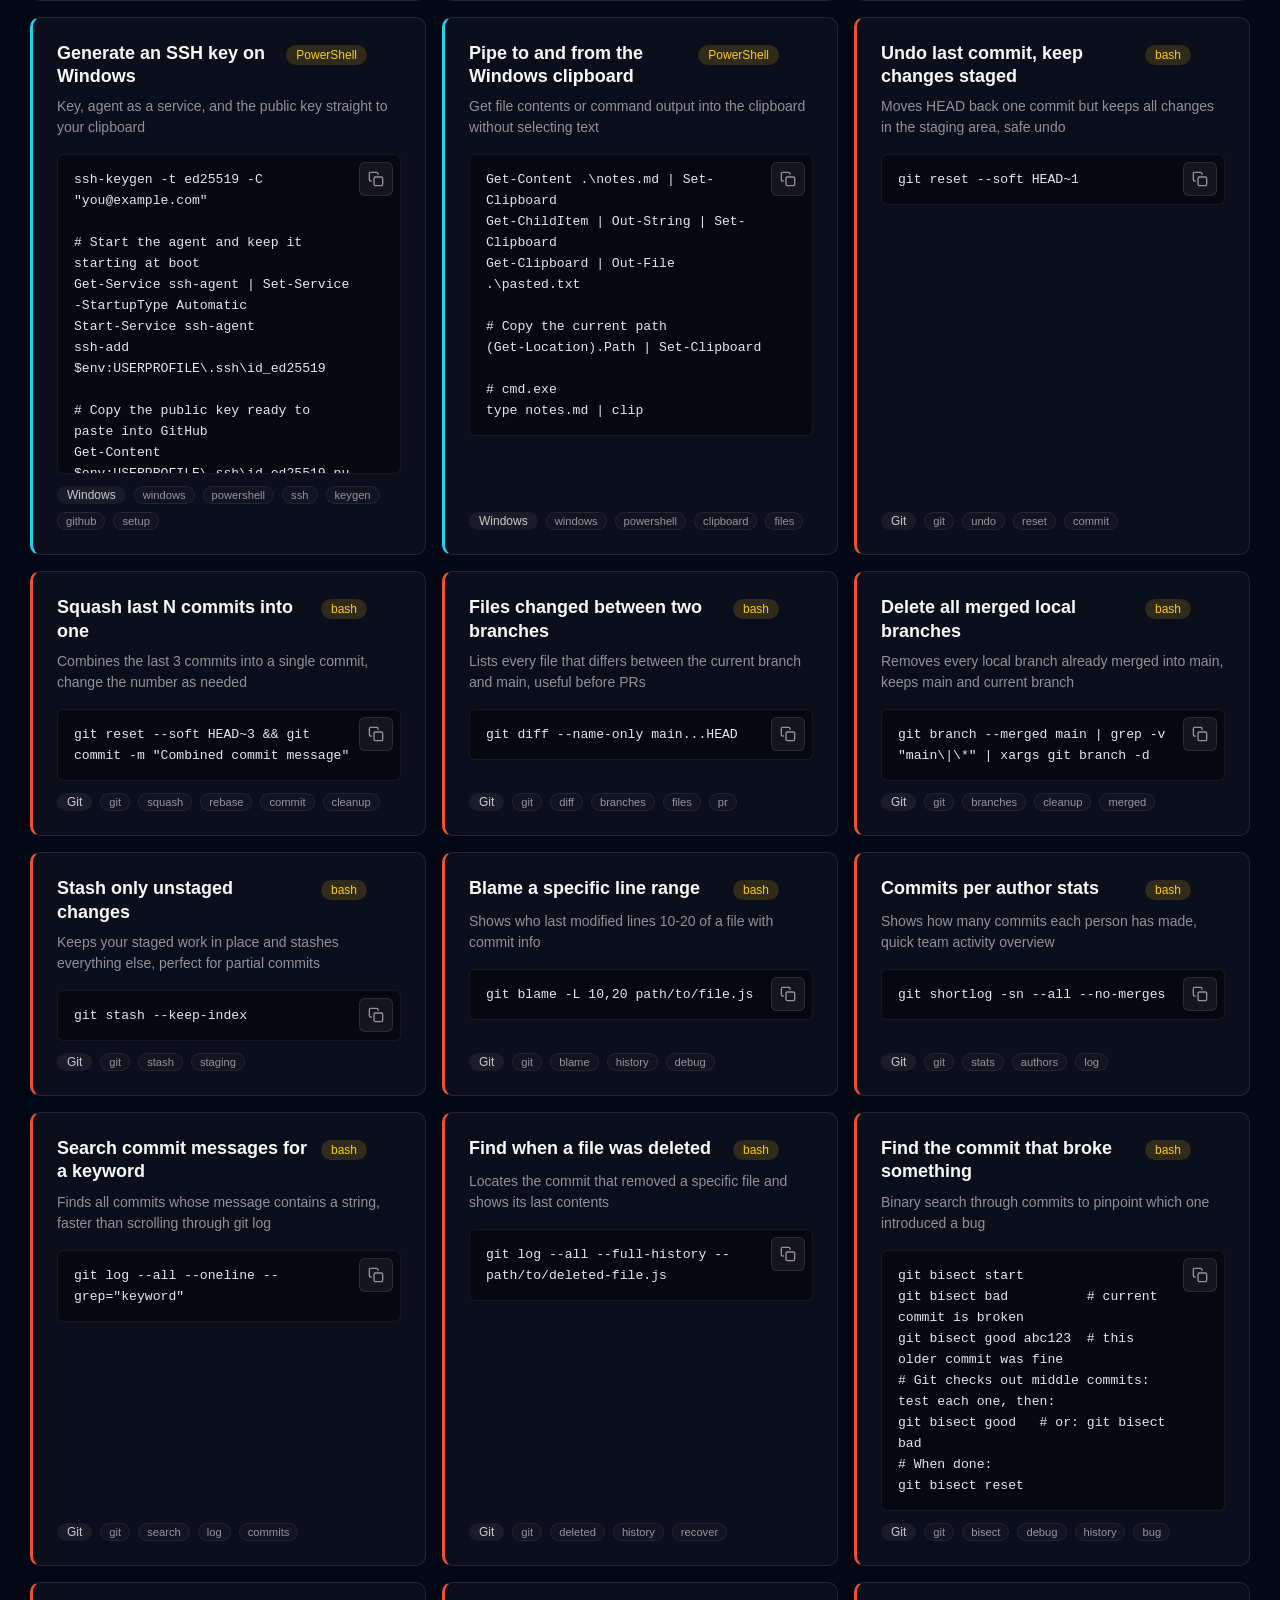
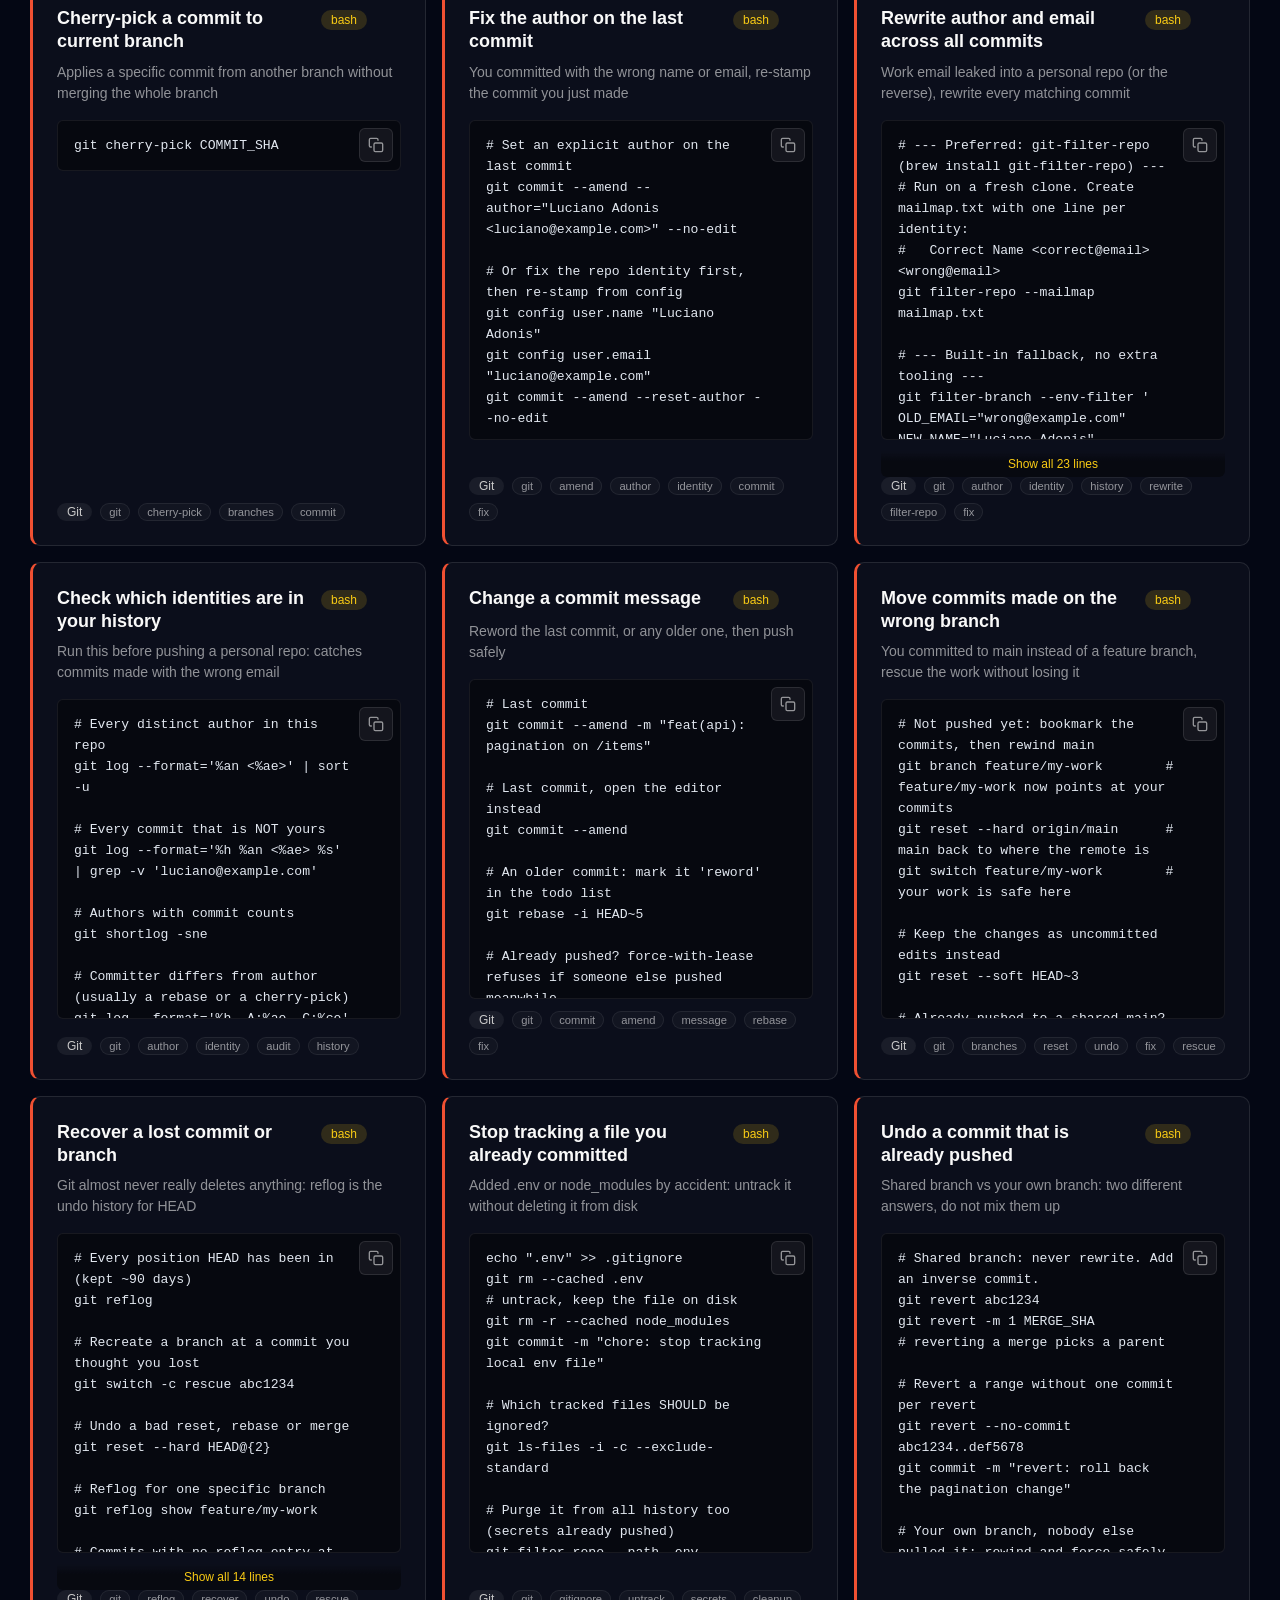
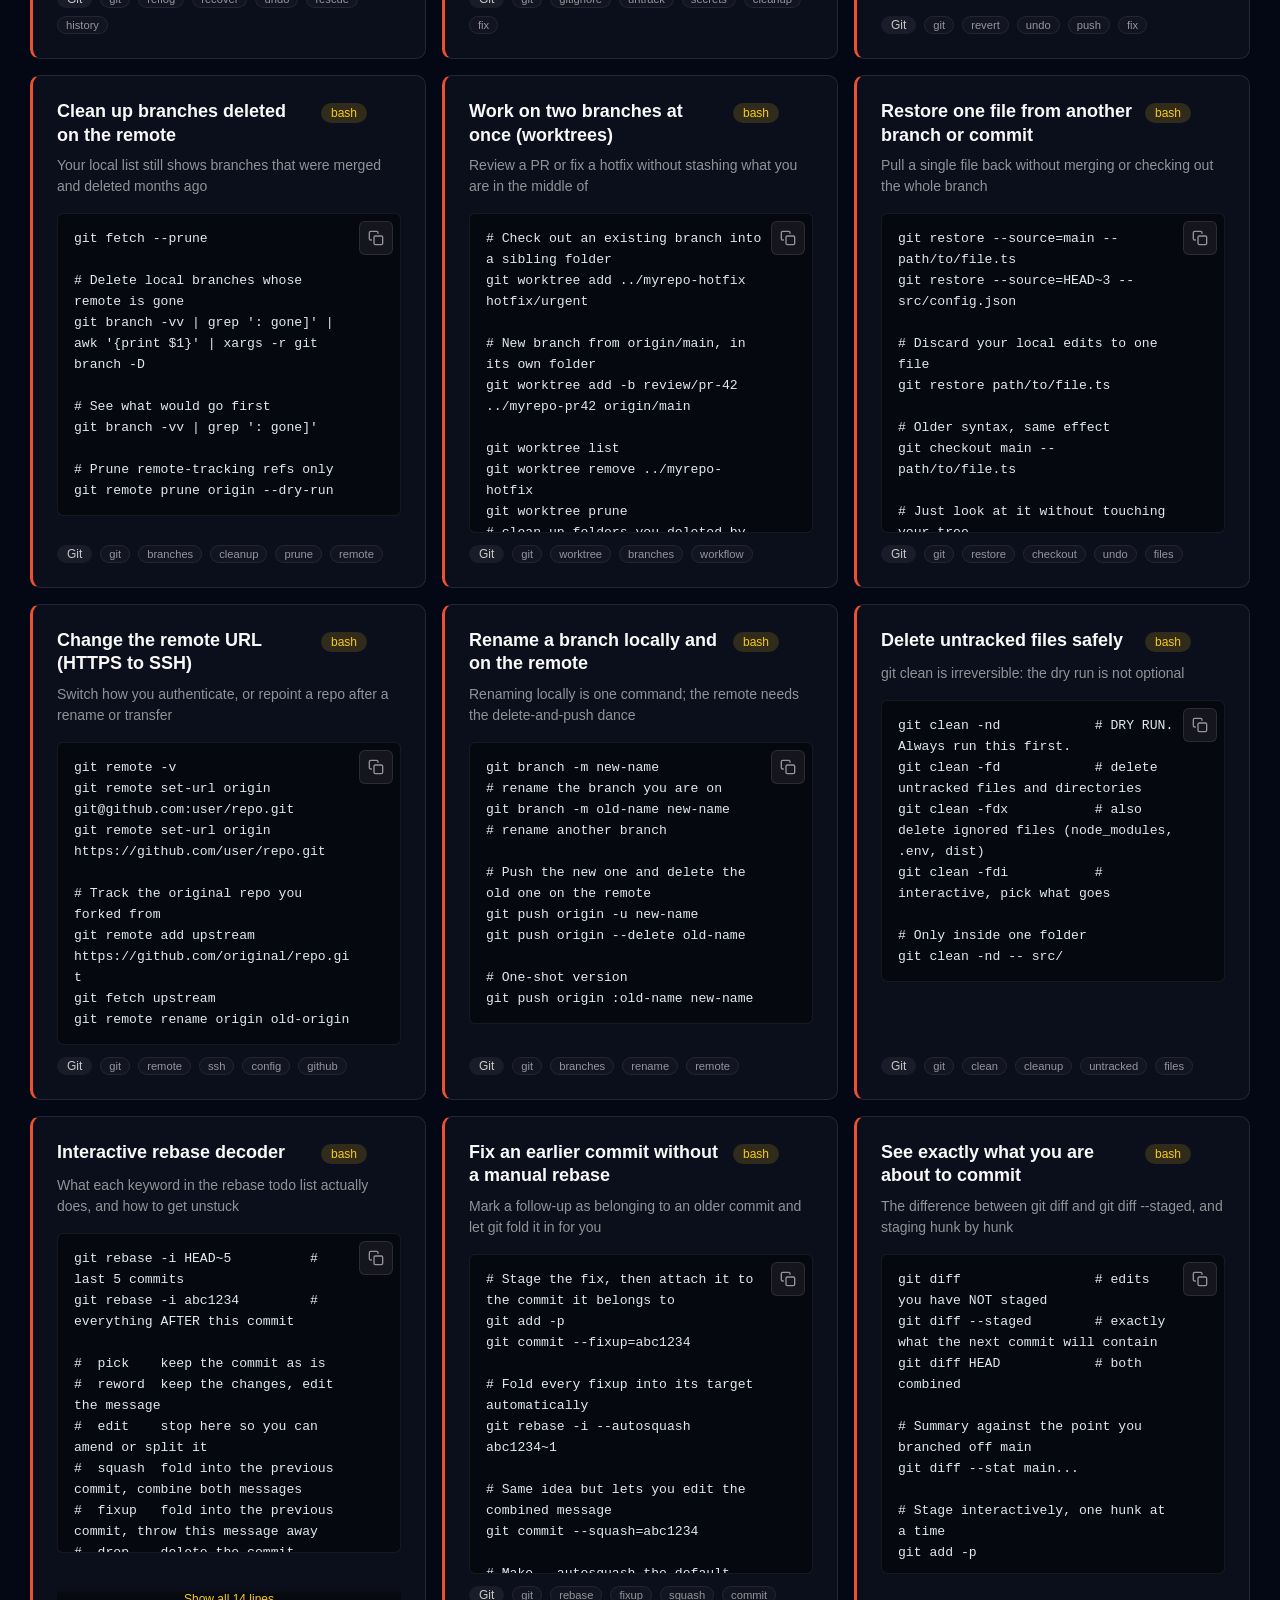
==== commit c04d405d: "fix(csp): drop frame-ancestors from the meta CSP Browsers ignore frame-ancestors when it is delivere" ====
--- a/index.html
+++ b/index.html
@@ -9,7 +9,7 @@
   <meta name="apple-mobile-web-app-title" content="Snippets">
   <link rel="manifest" href="/site.webmanifest">
   <meta name="neo-mark" content="on">
-  <meta http-equiv="Content-Security-Policy" content="default-src 'self'; base-uri 'self'; form-action 'self'; frame-ancestors 'none'; script-src 'self' 'unsafe-inline' https://esm.sh cdn.jsdelivr.net cdnjs.cloudflare.com https://challenges.cloudflare.com https://gc.zgo.at https://static.cloudflareinsights.com; style-src 'self' 'unsafe-inline' https://fonts.googleapis.com https://cdn.neorgon.org; font-src 'self' https://fonts.gstatic.com; img-src 'self' data: blob: https://*.convex.cloud https://img.clerk.com https://cdn.neorgon.org https://i.ytimg.com https://yt3.ggpht.com https://neorgon.goatcounter.com; connect-src 'self' https://*.convex.cloud https://*.clerk.accounts.dev https://*.accounts.dev https://clerk-telemetry.com https://api.clerk.com https://challenges.cloudflare.com https://*.workers.dev https://neorgon.goatcounter.com https://cloudflareinsights.com; frame-src 'self' https://challenges.cloudflare.com https://*.clerk.accounts.dev https://*.accounts.dev https://www.youtube.com https://www.youtube-nocookie.com; worker-src 'self' blob:">
+  <meta http-equiv="Content-Security-Policy" content="default-src 'self'; base-uri 'self'; form-action 'self'; script-src 'self' 'unsafe-inline' https://esm.sh cdn.jsdelivr.net cdnjs.cloudflare.com https://challenges.cloudflare.com https://gc.zgo.at https://static.cloudflareinsights.com; style-src 'self' 'unsafe-inline' https://fonts.googleapis.com https://cdn.neorgon.org; font-src 'self' https://fonts.gstatic.com; img-src 'self' data: blob: https://*.convex.cloud https://img.clerk.com https://cdn.neorgon.org https://i.ytimg.com https://yt3.ggpht.com https://neorgon.goatcounter.com; connect-src 'self' https://*.convex.cloud https://*.clerk.accounts.dev https://*.accounts.dev https://clerk-telemetry.com https://api.clerk.com https://challenges.cloudflare.com https://*.workers.dev https://neorgon.goatcounter.com https://cloudflareinsights.com; frame-src 'self' https://challenges.cloudflare.com https://*.clerk.accounts.dev https://*.accounts.dev https://www.youtube.com https://www.youtube-nocookie.com; worker-src 'self' blob:">
   <meta name="referrer" content="strict-origin-when-cross-origin">
   <meta http-equiv="X-Content-Type-Options" content="nosniff">
   <title>Snippets | Shell, Git, macOS & Windows Command Library</title>
--- a/css/neorgon-header.css
+++ b/css/neorgon-header.css
@@ -668,8 +668,12 @@
    on hover or keyboard focus the rocket does laps, smoke trailing.
    Stroked glyph, so it sizes with --header-icon, not the solid token. */
 .header-home svg.nh-hub-icon {
-  width: var(--header-icon, 22px);
-  height: var(--header-icon, 22px);
+  /* Deliberately larger than --header-icon: the galaxy's arms occupy the outer
+     ring, so at 22px the MARK fell to 14px against 18px for the neighbouring
+     control. 26px puts it back at 18px, measured, while the arms still land
+     inside the 40px box. */
+  width: var(--header-hub-icon, 26px);
+  height: var(--header-hub-icon, 26px);
 }
 .header-home .nh-orbit {
   transform-origin: 12px 12px; /* viewBox centre, for the legacy planet markup */
@@ -680,56 +684,11 @@
 }
 @keyframes nh-orbit-lap { to { transform: rotate(360deg); } }
 
-/* ── Inclined orbit: the satellite passes in front of the mark and behind it ──
-   Two dots on one elliptical path, each shown for its own half of the lap. The
-   far one is drawn before the mark in document order, so the mark occludes it;
-   that occlusion IS the depth, and it costs nothing but paint order.
-
-   offset-path rather than a rotate: a rotation can only trace a circle, and
-   squashing it into an ellipse with scaleY would squash the satellite too,
-   because the counter-scale would have to sit inside the rotation. Where
-   offset-path is unsupported the dots simply rest at their authored cx/cy,
-   which is a still icon rather than a broken one.
-
-   The semi-major axis is capped by the viewBox: an inline svg clips to it, so
-   10.2 plus the 1.35 radius leaves 11.55 of the 12 available. */
-.header-home .nh-sat {
-  offset-rotate: 0deg;
-  /* The rim separates the satellite from the mark when it crosses it: without
-     one, a currentColor dot over a currentColor mark merges into the
-     silhouette and reads as a stray pixel rather than a moon.
-     --header-bg-end is the right hook because the rim's job is to look like
-     the background, so it vanishes over open header and shows only as a gap
-     against the mark. Measured caveat: every skin shipped today redefines
-     --header-bg-start and --header-bg-mid but leaves --header-bg-end at
-     #040714, so this resolves to one dark value everywhere right now. A skin
-     that ends light gets the rim right for free, but only if it sets that
-     token; one that ends light without setting it would show a dark ring. */
-  stroke: var(--header-bg-end, #040714);
-  stroke-width: .8;
-}
-.header-home .nh-sat-back { opacity: 0; }
-/* On hover the mark takes the accent, and currentColor would carry the
-   satellite with it: a pink dot on a pink mark is a dot you cannot find. It
-   holds the header's text colour instead, so the moon stays legible against
-   whatever the mark has become. */
-.header-home:hover .nh-sat,
-.header-home:focus-visible .nh-sat { fill: var(--header-text); }
-.header-home:hover .nh-sat-front,
-.header-home:focus-visible .nh-sat-front {
-  animation: nh-sat-lap 2.6s linear infinite, nh-sat-near 2.6s steps(1, end) infinite;
-}
-.header-home:hover .nh-sat-back,
-.header-home:focus-visible .nh-sat-back {
-  animation: nh-sat-lap 2.6s linear infinite, nh-sat-far 2.6s steps(1, end) infinite;
-}
-.header-home:hover .nh-sat,
-.header-home:focus-visible .nh-sat {
-  offset-path: path("M20.31 10.40 A9.6 3.4 -30 1 1 3.69 20.00 A9.6 3.4 -30 1 1 20.31 10.40");
-}
-@keyframes nh-sat-lap  { from { offset-distance: 0%; } to { offset-distance: 100%; } }
-@keyframes nh-sat-near { 0% { opacity: 1; } 50% { opacity: 0; } }
-@keyframes nh-sat-far  { 0% { opacity: 0; } 50% { opacity: 1; } }
+/* The galaxy turns as one rigid body on hover, so a plain rotate does it.
+   This replaced an offset-path satellite on an inclined ellipse: that needed a
+   front/back pair kept in sync and a semi-major axis capped so the dot did not
+   clip the viewBox, and none of it is needed once the arms sit outside the
+   mark instead of crossing it. */
 
 /* ── Overflow toggle (⋯) — injected by header.js ─────────────── */
 .header-overflow { position: relative; display: flex; }
@@ -933,9 +892,7 @@
   .header-logo-img:hover,
   .header-title-link:hover .header-logo-img { transform: none; }
   .header-home:hover .nh-orbit,
-  .header-home:focus-visible .nh-orbit,
-  .header-home:hover .nh-sat,
-  .header-home:focus-visible .nh-sat { animation: none; }
+  .header-home:focus-visible .nh-orbit { animation: none; }
   .header-menu.open { animation: none; }
   .header-overflow-toggle:active,
   .header-theme-toggle:active,
--- a/css/neorgon-footer.css
+++ b/css/neorgon-footer.css
@@ -533,3 +533,9 @@
     word-break: break-all;
   }
 }
+
+/* The outbound arrow on a footer link. Sized in em so it tracks the label at
+   whatever size a site's footer runs, and nudged up off the baseline because a
+   45-degree arrow reads low when it is optically centred. */
+.neo-footer-out { display: inline-block; vertical-align: -0.05em; margin-left: 0.28em; width: 0.72em; height: 0.72em; opacity: 0.75; }
+.neo-footer a:hover .neo-footer-out, .neo-footer a:focus-visible .neo-footer-out { opacity: 1; }
